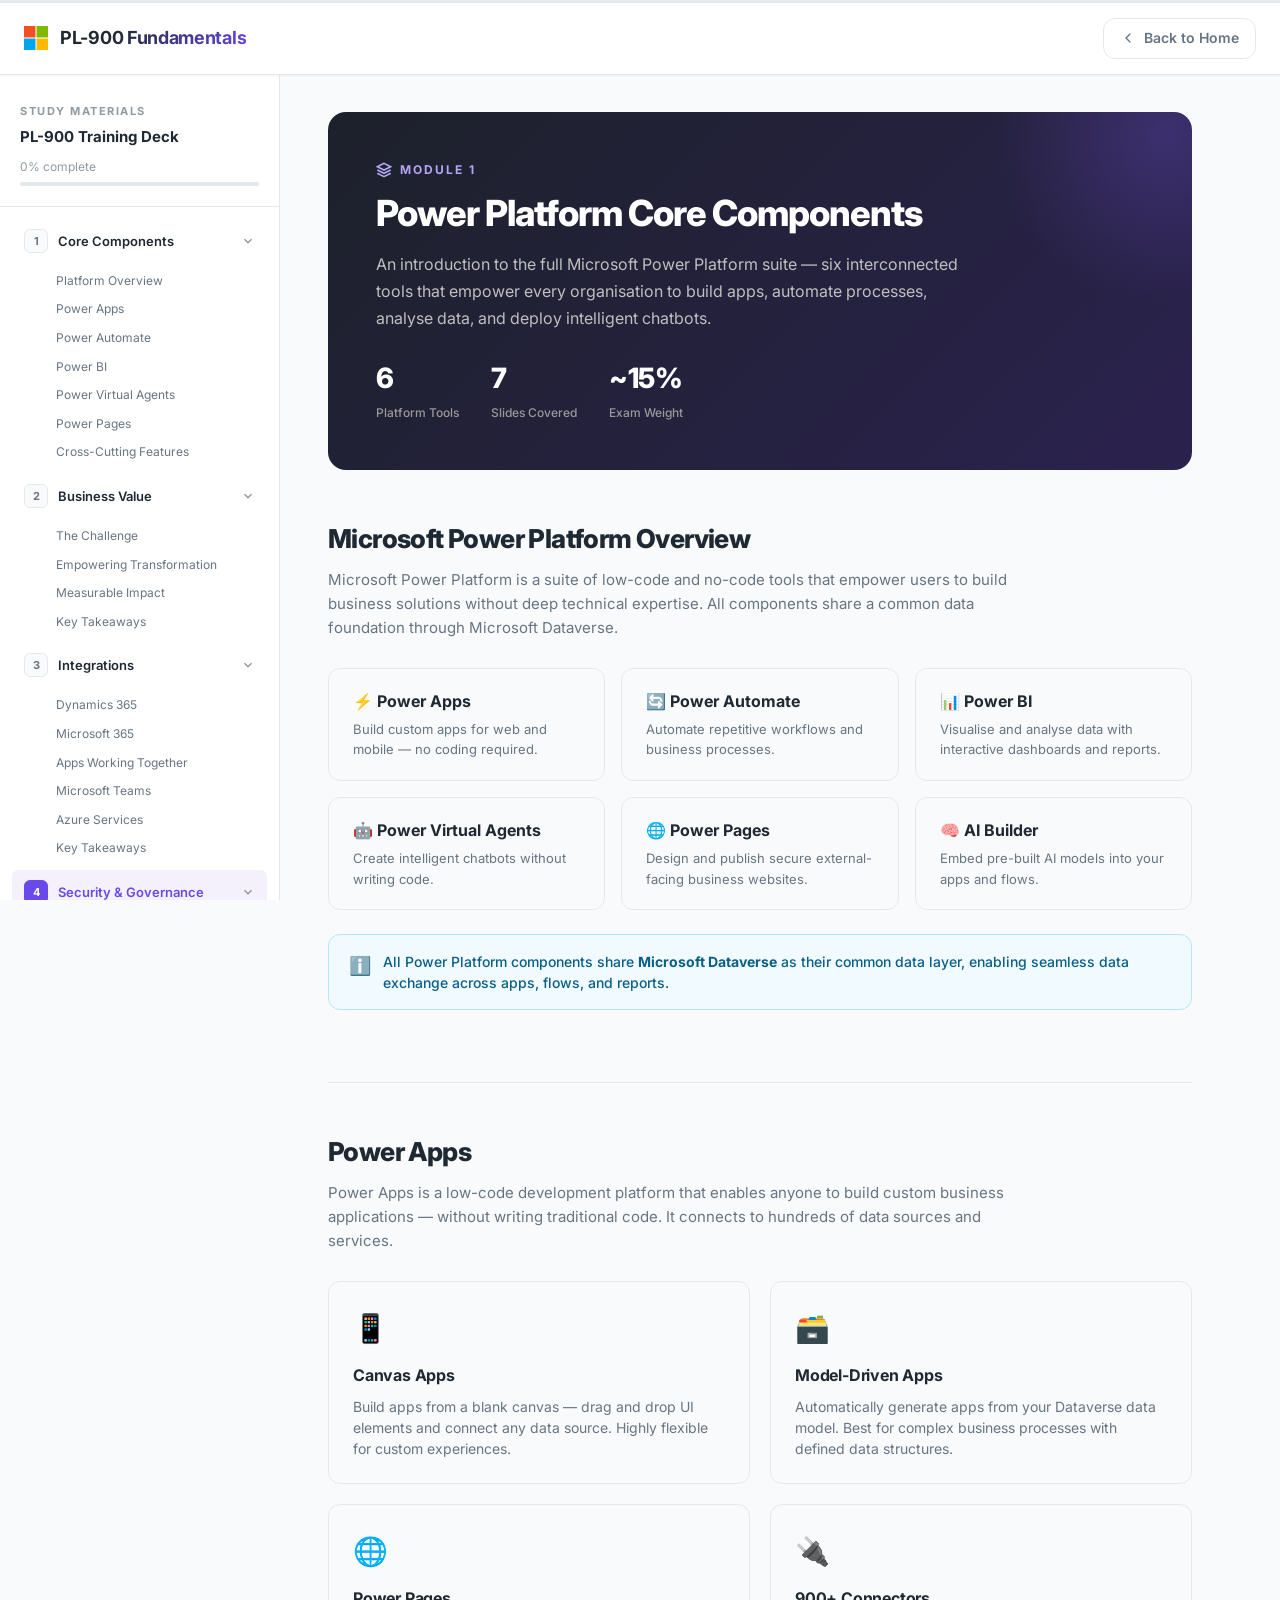
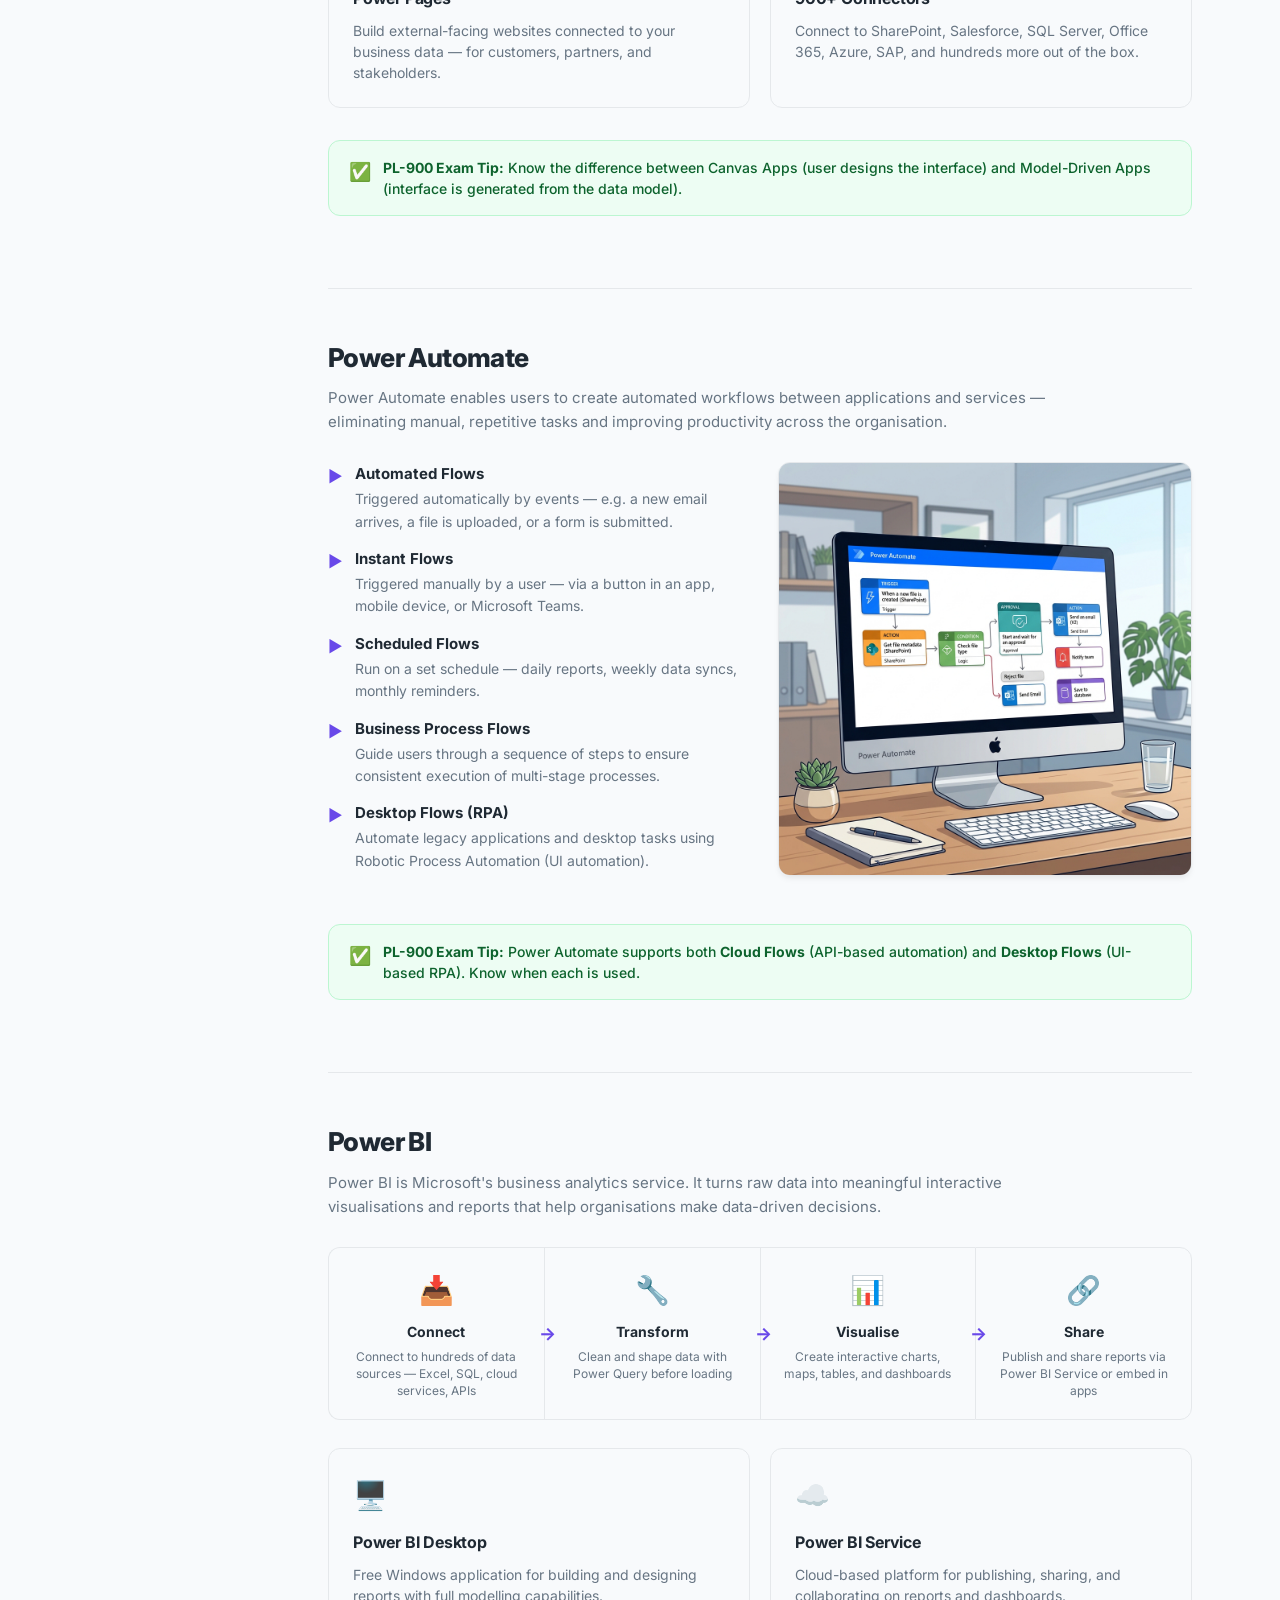
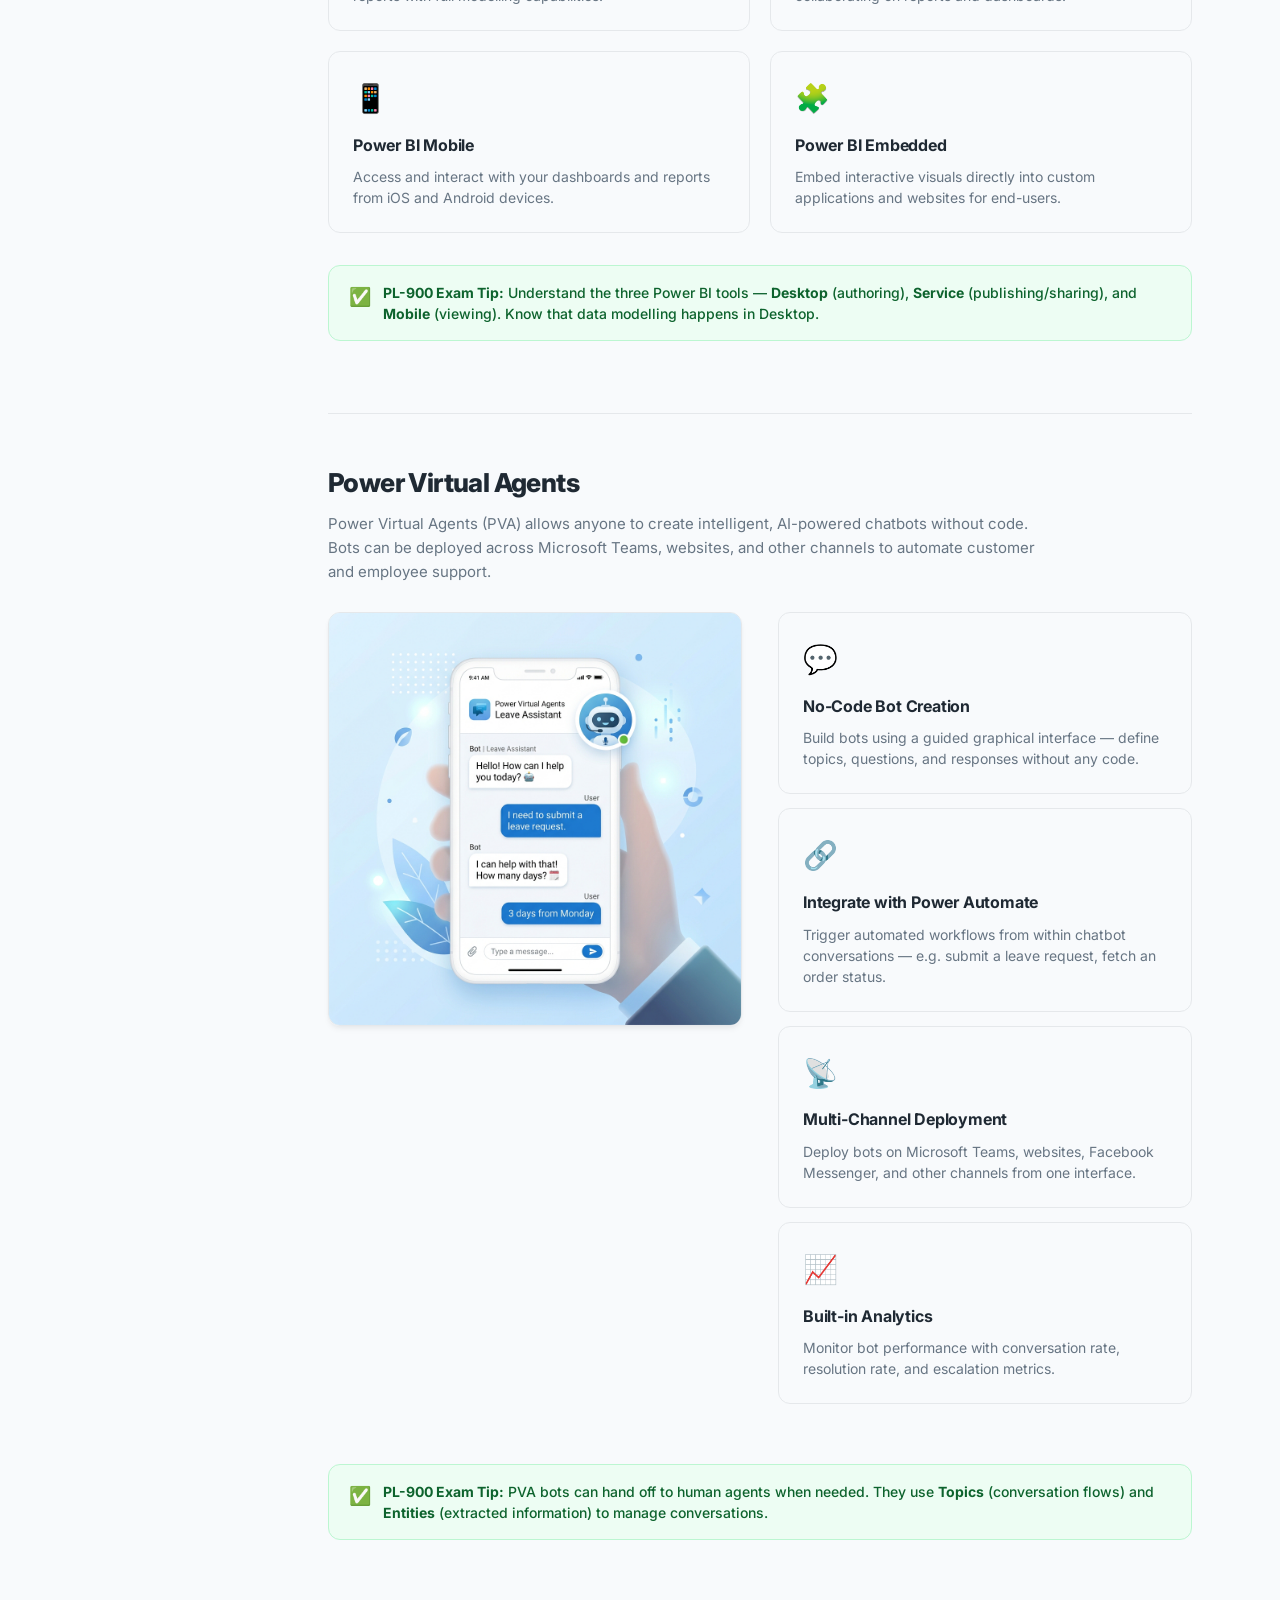
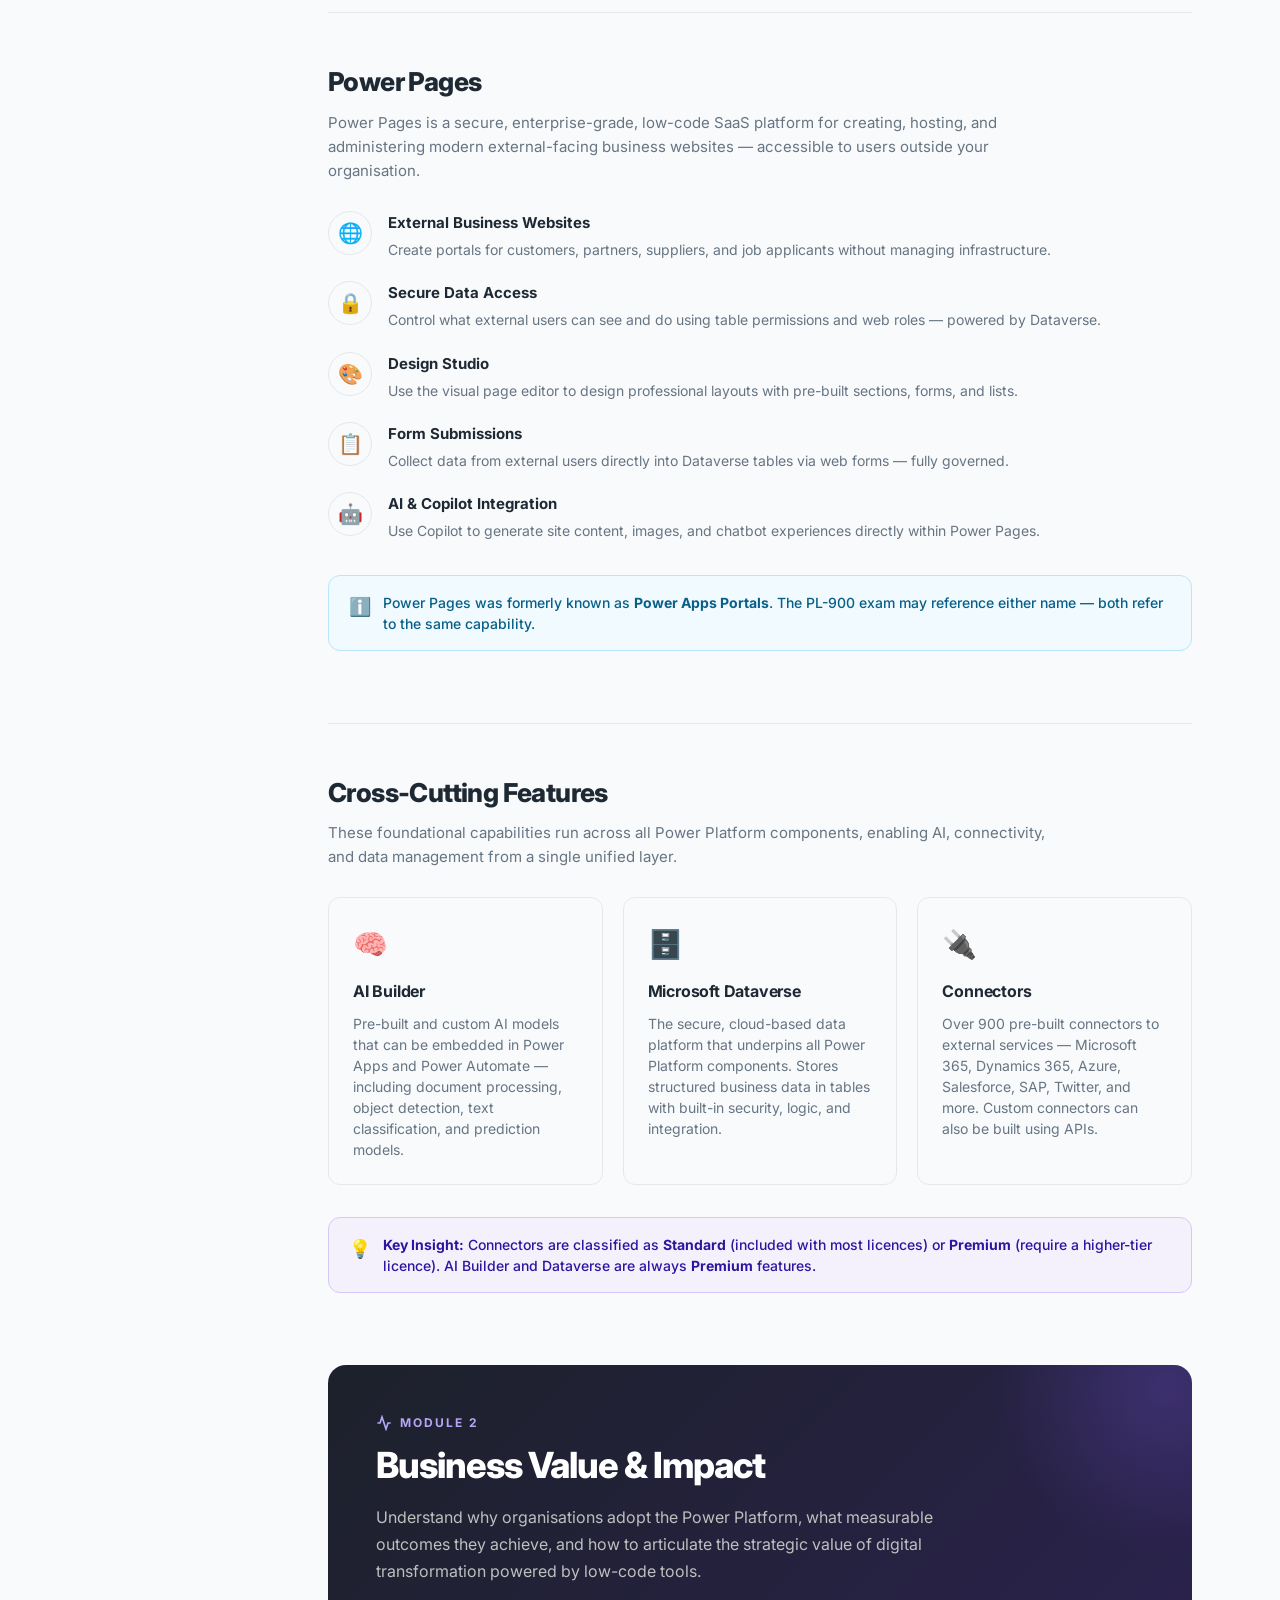
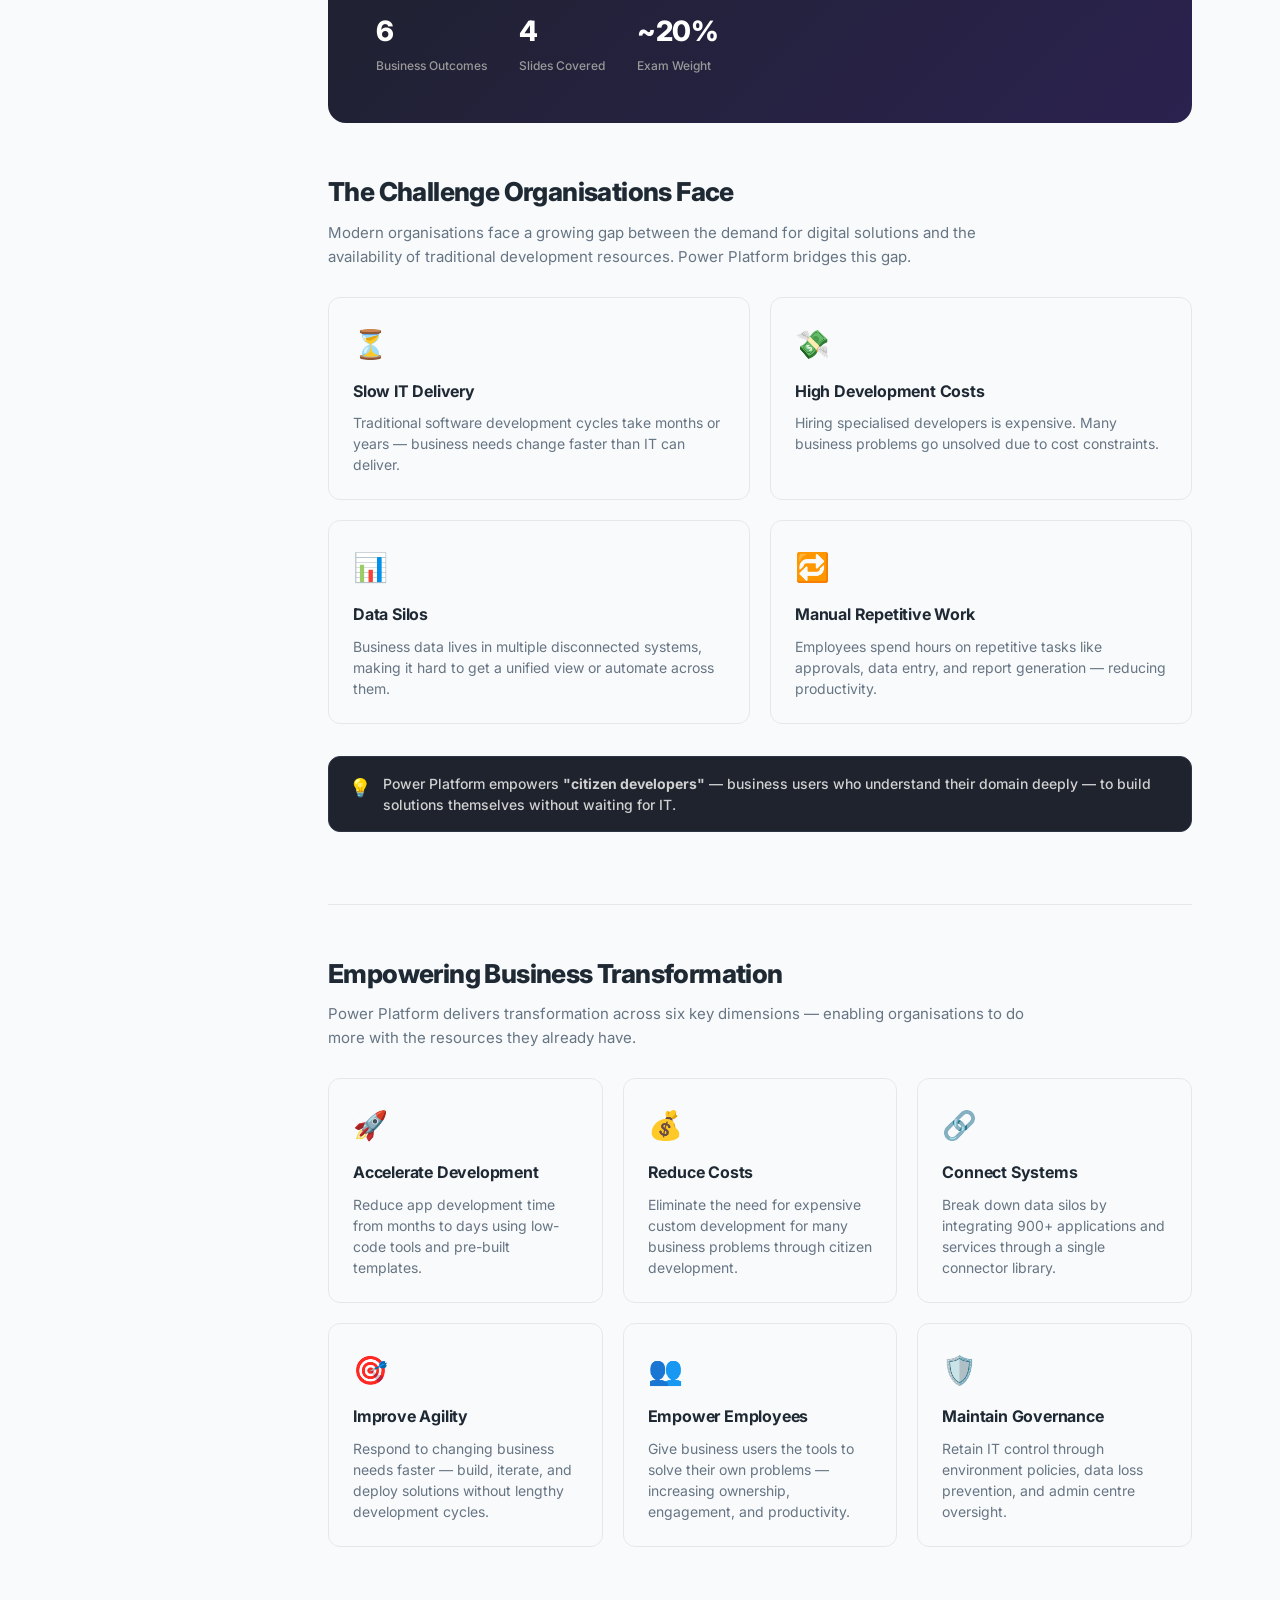
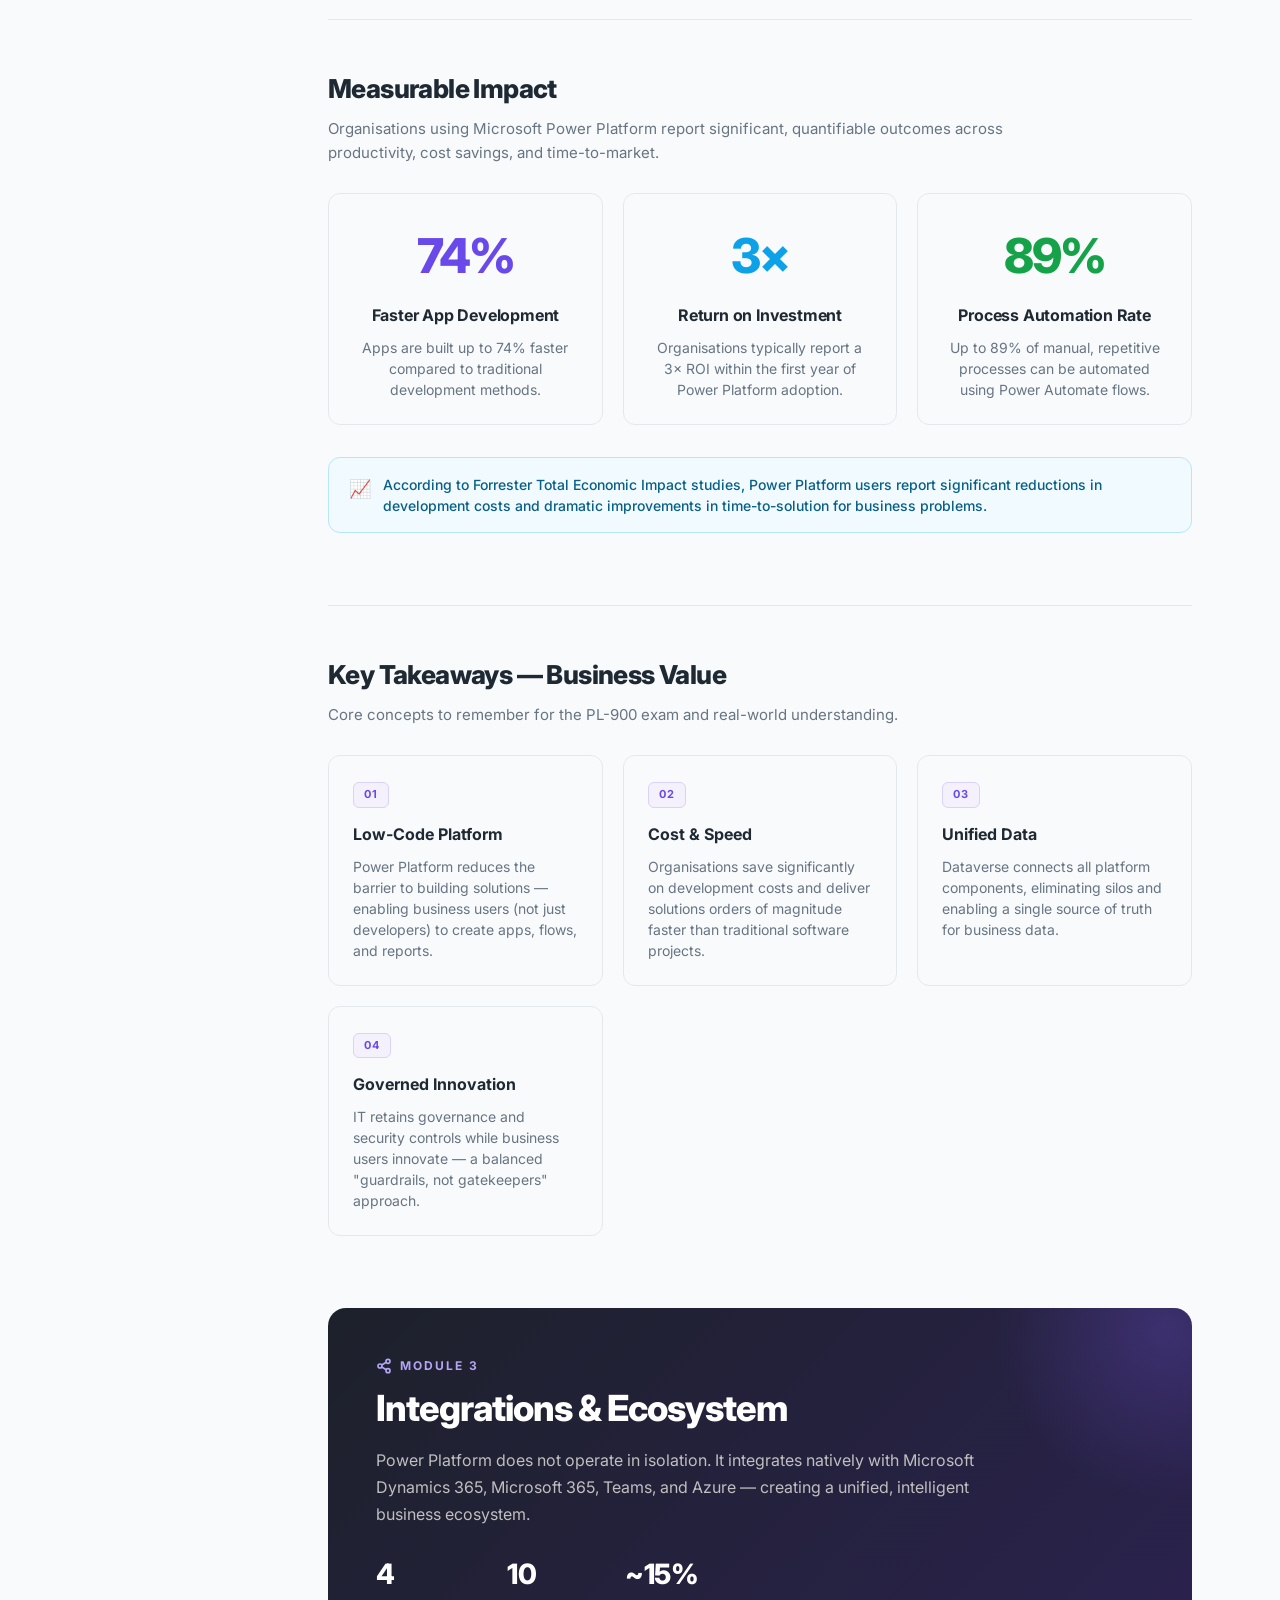
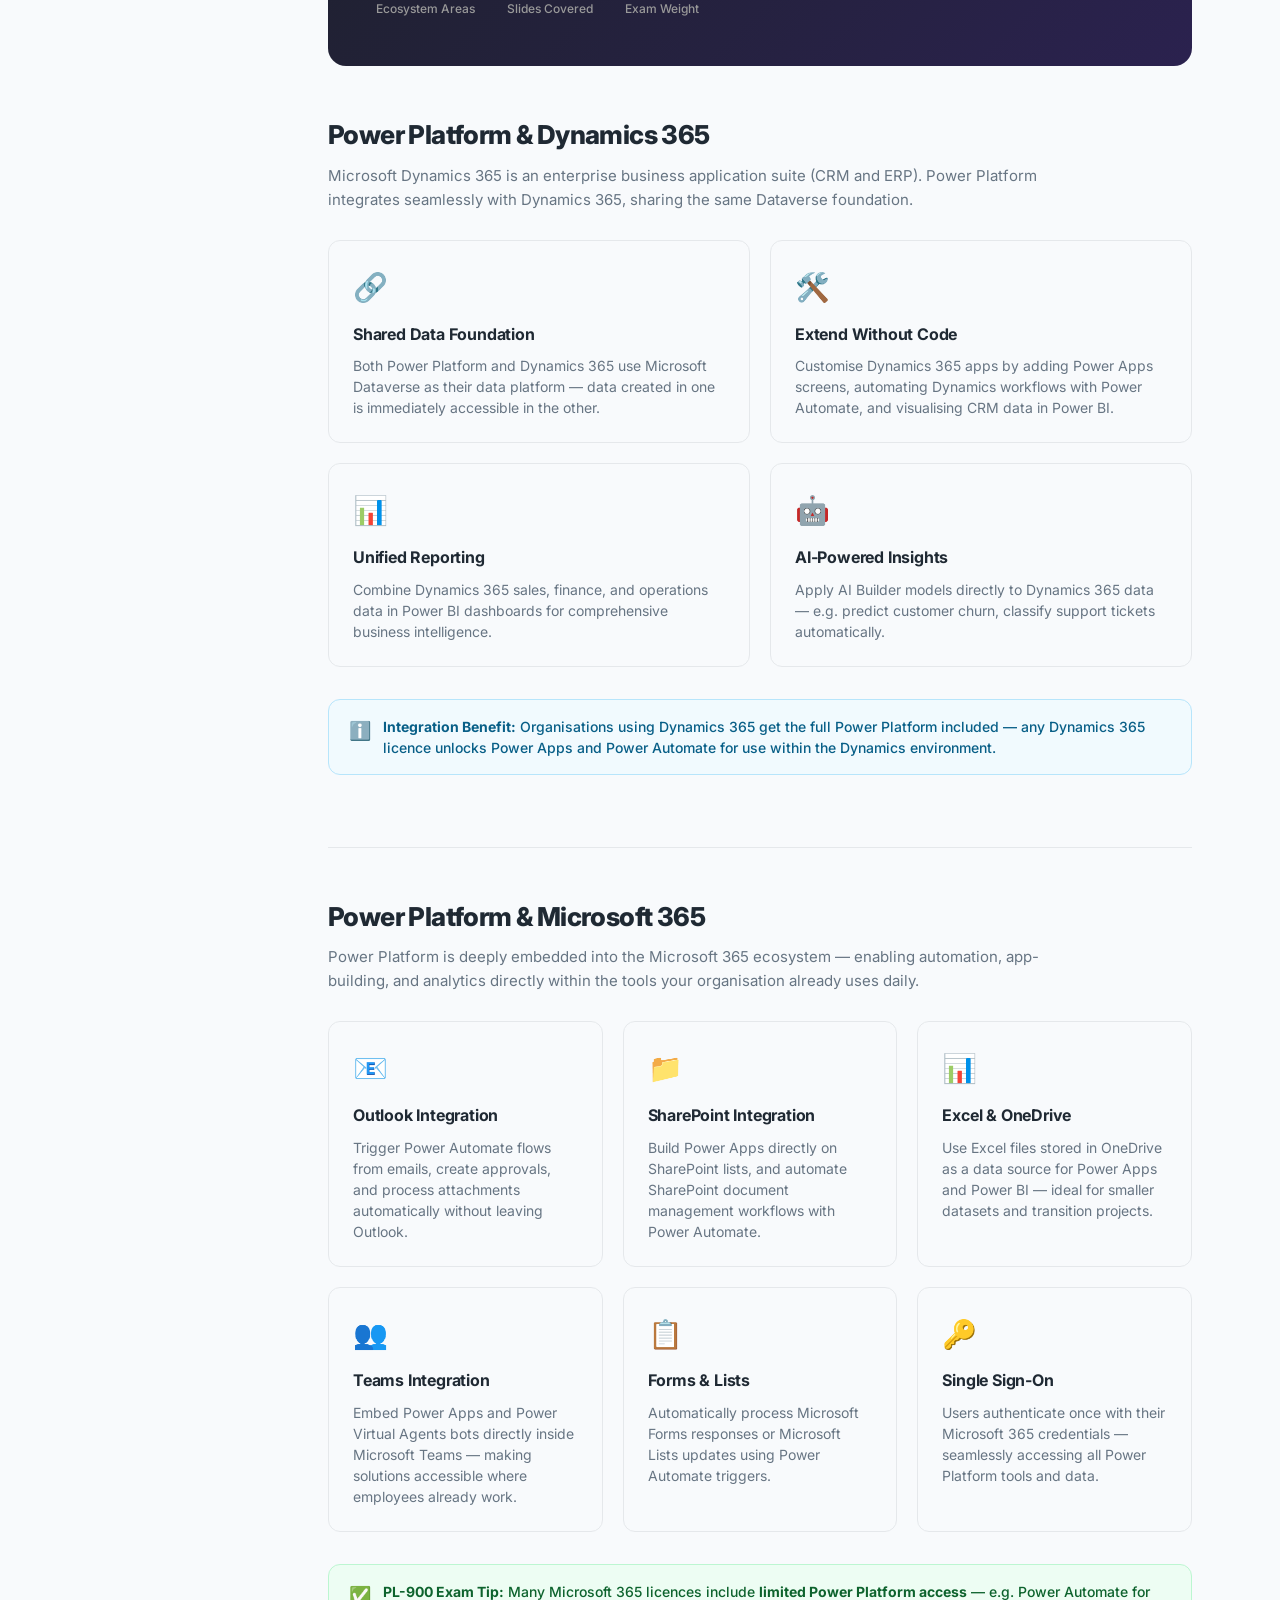
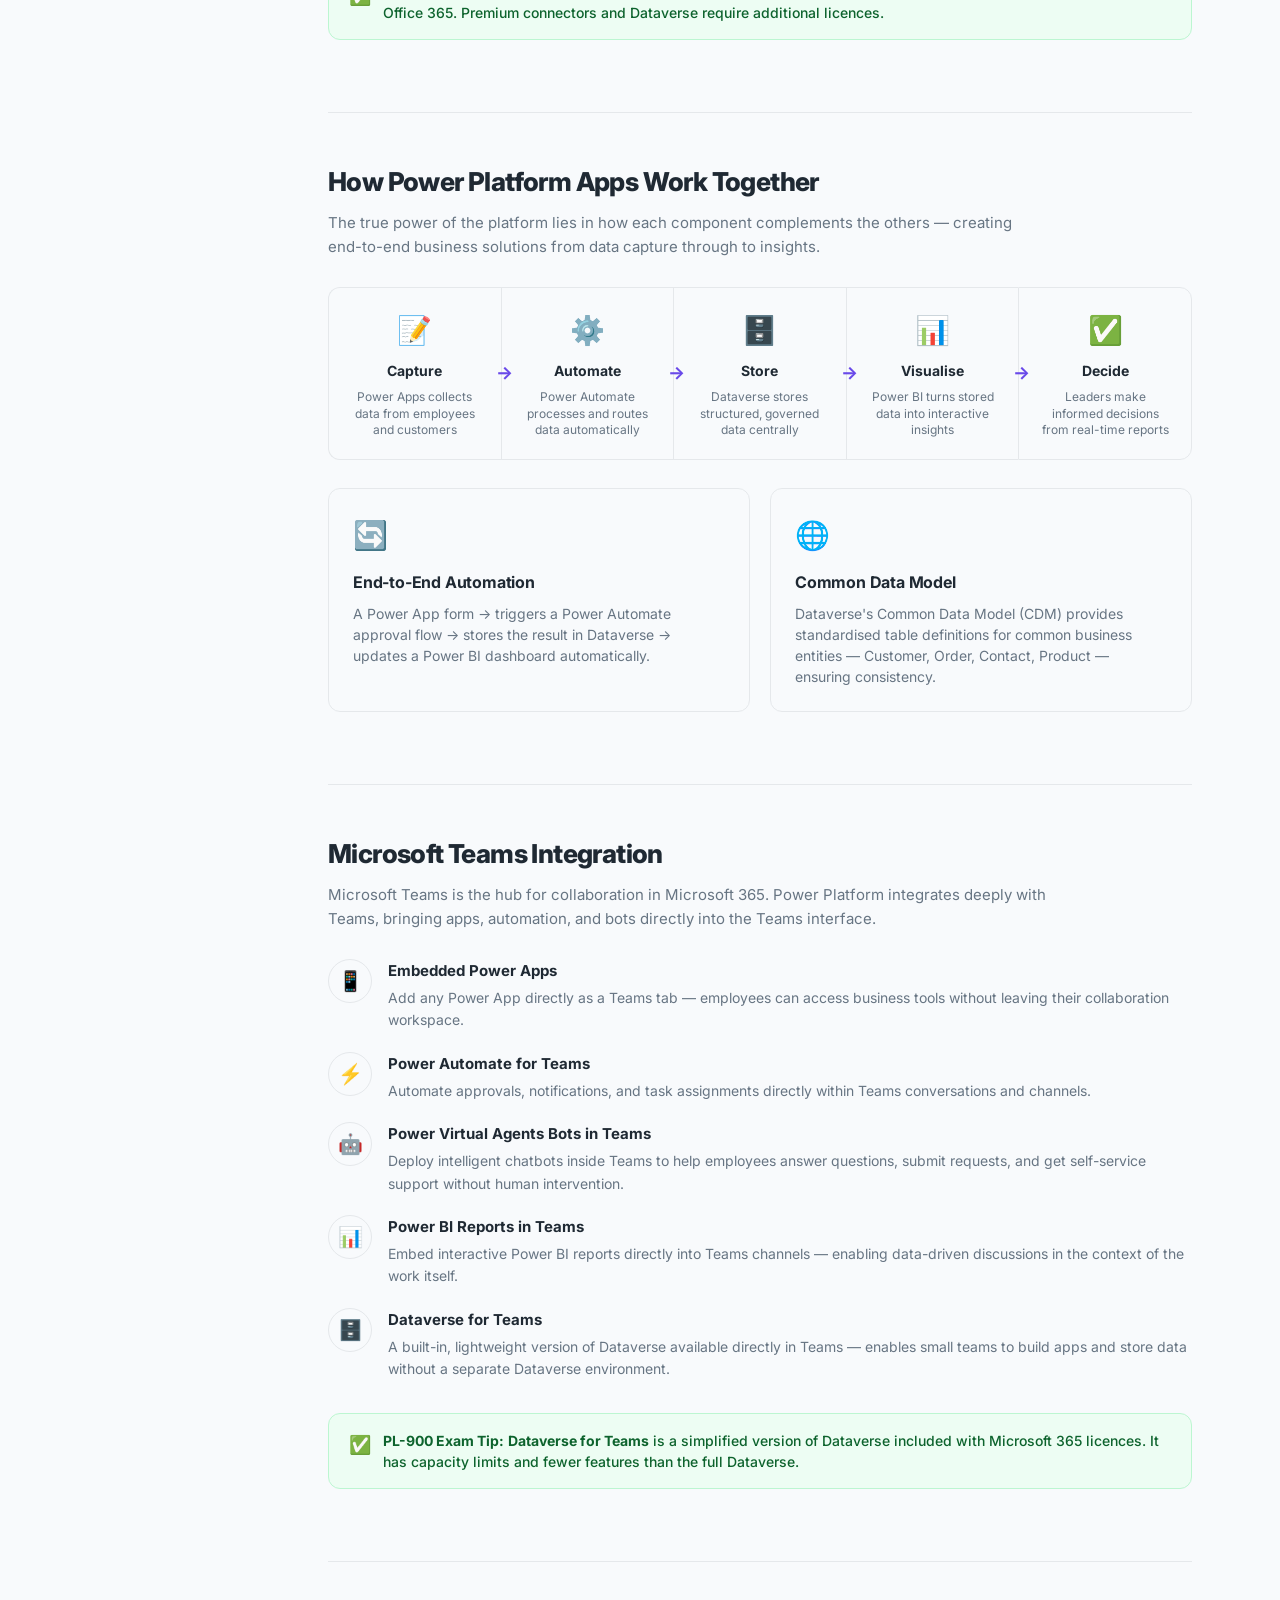
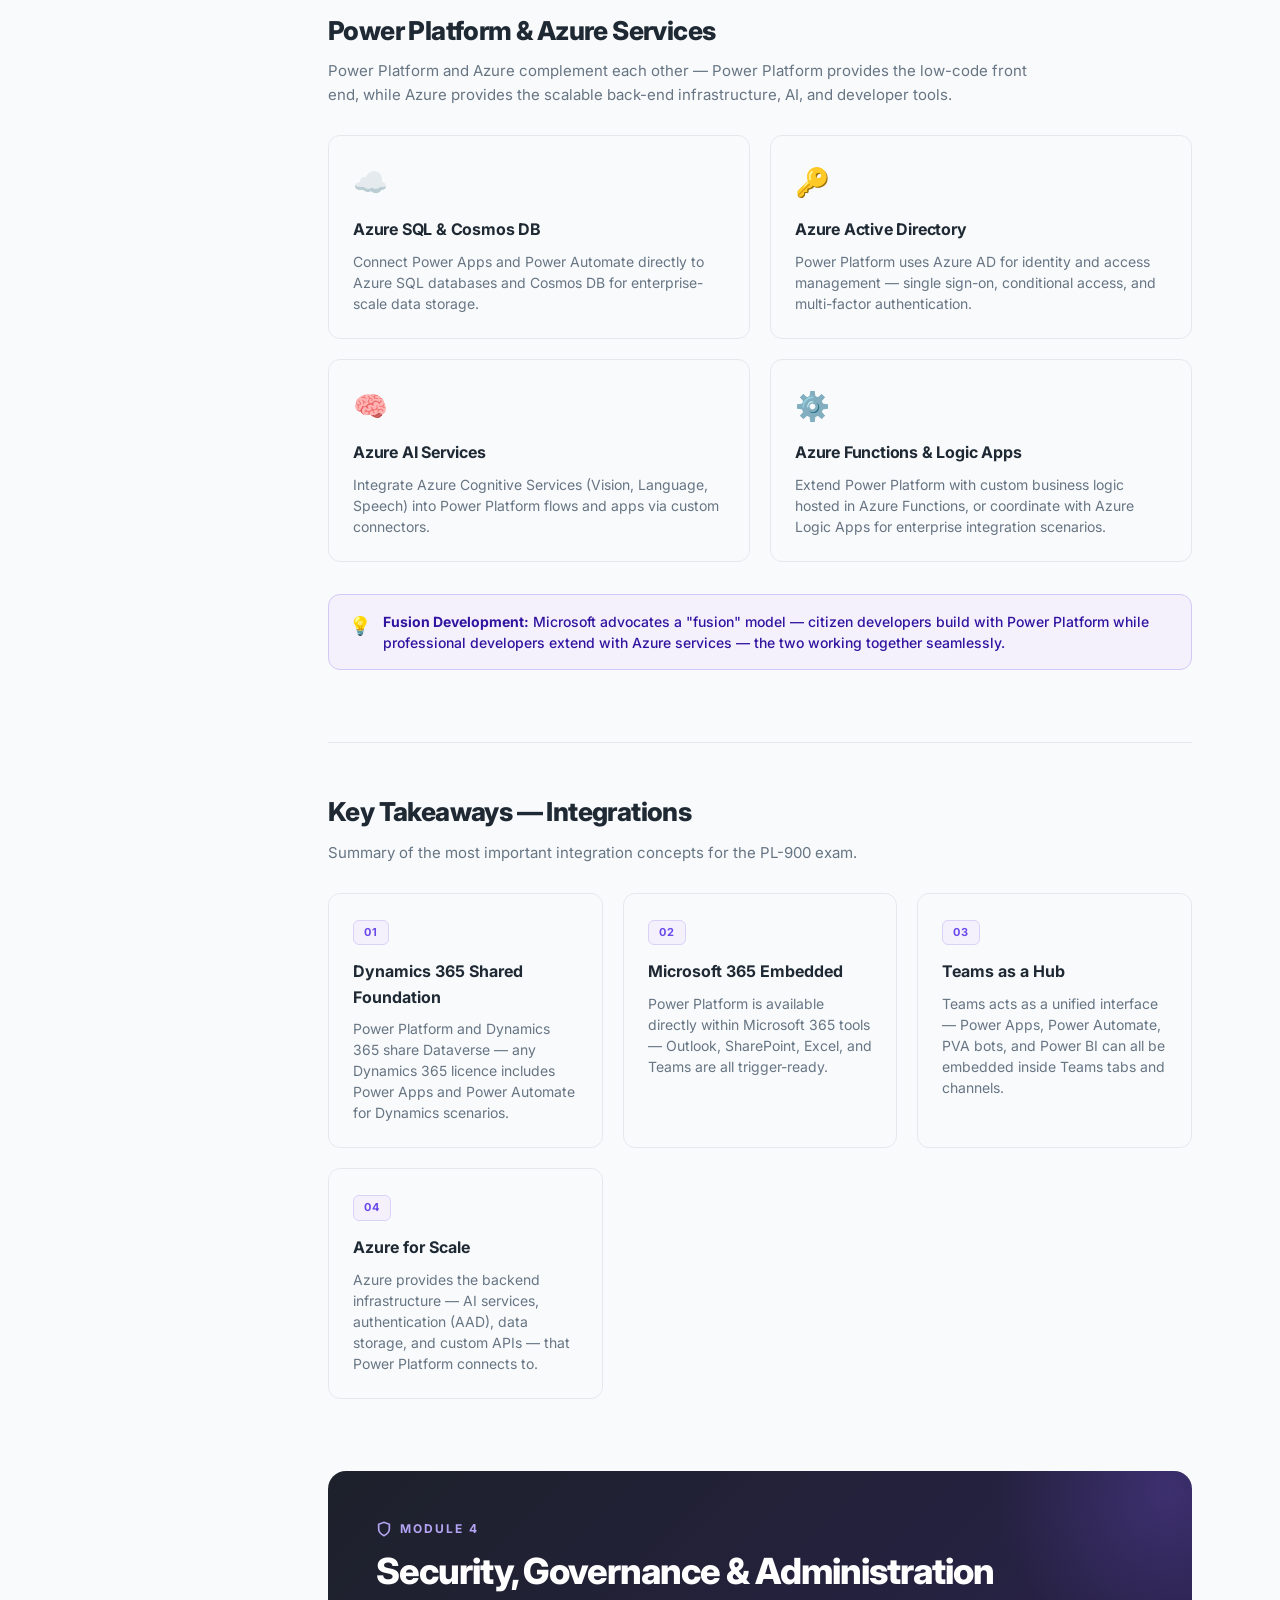
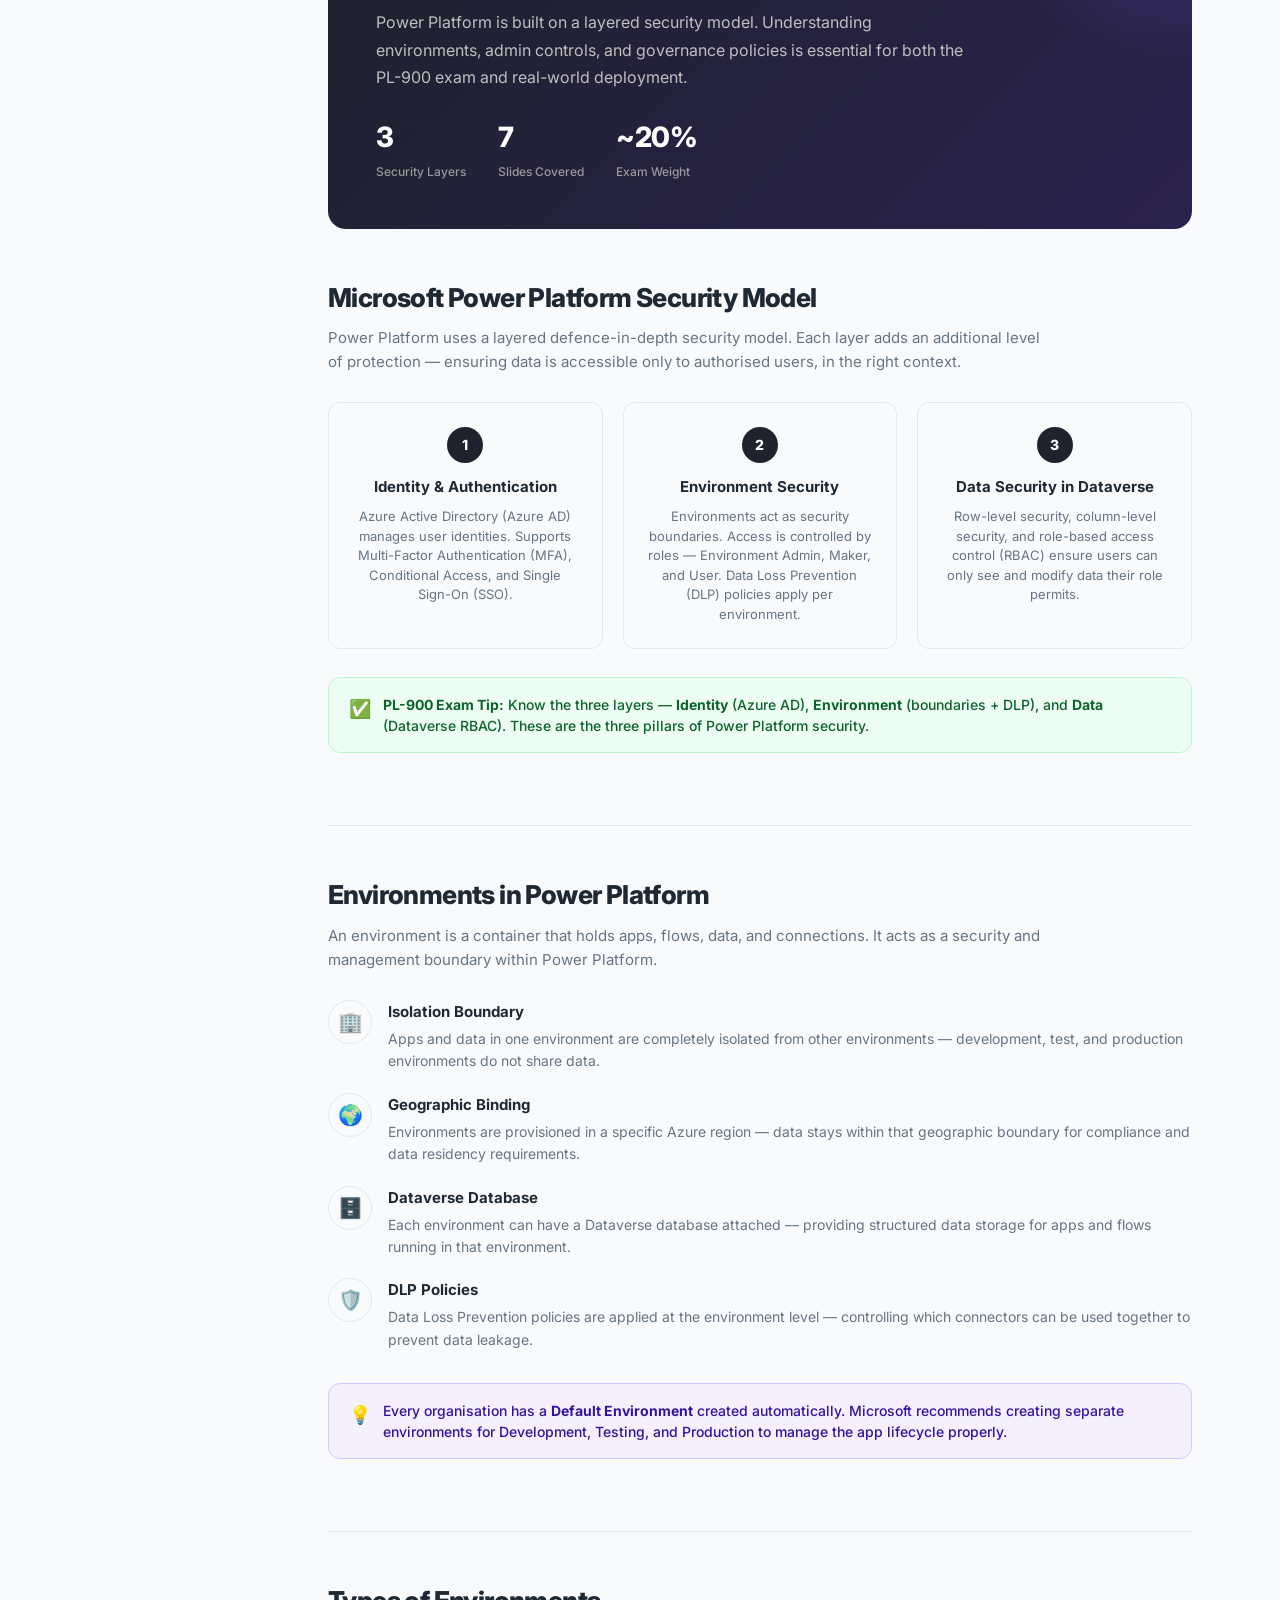
==== PL 900 Materials/index.html @ b08a654a "feat: add PL-900 Study Materials module (all 45 slides) - New: PL 900 Materials/index.html — full 5-" ====
<!DOCTYPE html>
<html lang="en">
<head>
  <meta charset="UTF-8">
  <meta name="viewport" content="width=device-width, initial-scale=1.0">
  <title>PL-900 Study Materials — Microsoft Power Platform</title>
  <meta name="description" content="Comprehensive PL-900 study materials covering Power Platform core components, business value, integrations, security, and Microsoft Dataverse.">
  <link rel="preconnect" href="https://fonts.googleapis.com">
  <link rel="preconnect" href="https://fonts.gstatic.com" crossorigin>
  <link href="https://fonts.googleapis.com/css2?family=Inter:wght@300;400;500;600;700;800&display=swap" rel="stylesheet">
  <link rel="stylesheet" href="styles.css">
</head>
<body>

  <!-- Reading Progress Bar -->
  <div id="progress-bar-container">
    <div id="progress-bar"></div>
  </div>

  <!-- ====================================================================
       HEADER
       ==================================================================== -->
  <header class="app-header">
    <a href="../index.html" class="header-logo" aria-label="Back to PL-900 Home">
      <svg width="24" height="24" viewBox="0 0 23 23" fill="none" xmlns="http://www.w3.org/2000/svg" aria-hidden="true">
        <path d="M0 0H11V11H0V0Z" fill="#F25022"/>
        <path d="M12 0H23V11H12V0Z" fill="#7FBA00"/>
        <path d="M0 12H11V23H0V12Z" fill="#00A4EF"/>
        <path d="M12 12H23V23H12V12Z" fill="#FFB900"/>
      </svg>
      <span class="logo-text">PL-900 Fundamentals</span>
    </a>
    <div class="header-right">
      <button class="mobile-menu-btn" id="mobile-menu-btn" aria-label="Open navigation menu">
        <svg width="20" height="20" viewBox="0 0 24 24" fill="none" stroke="currentColor" stroke-width="2.5" stroke-linecap="round" stroke-linejoin="round">
          <line x1="3" y1="6" x2="21" y2="6"/><line x1="3" y1="12" x2="21" y2="12"/><line x1="3" y1="18" x2="21" y2="18"/>
        </svg>
      </button>
      <a href="../index.html" class="back-btn">
        <svg width="16" height="16" viewBox="0 0 24 24" fill="none" stroke="currentColor" stroke-width="2" stroke-linecap="round" stroke-linejoin="round" aria-hidden="true">
          <polyline points="15 18 9 12 15 6"/>
        </svg>
        Back to Home
      </a>
    </div>
  </header>

  <!-- Sidebar Overlay (mobile) -->
  <div class="sidebar-overlay" id="sidebar-overlay"></div>

  <!-- ====================================================================
       LAYOUT WRAPPER
       ==================================================================== -->
  <div class="materials-layout">

    <!-- ==================================================================
         SIDEBAR NAVIGATION
         ================================================================== -->
    <nav class="sidebar" id="sidebar" aria-label="Study Materials Navigation">
      <div class="sidebar-header">
        <div class="sidebar-label">Study Materials</div>
        <div class="sidebar-title">PL-900 Training Deck</div>
        <div class="sidebar-progress-text" id="sidebar-progress-text">0% complete</div>
        <div class="sidebar-progress-bar">
          <div class="sidebar-progress-fill" id="sidebar-progress-fill"></div>
        </div>
      </div>

      <div class="sidebar-nav" role="list">

        <!-- Module 1 -->
        <div class="module-nav-group" role="listitem">
          <button class="module-nav-btn" data-module="1" aria-expanded="false">
            <span class="module-badge">1</span>
            <span class="module-nav-name">Core Components</span>
            <svg class="module-nav-chevron" width="14" height="14" viewBox="0 0 24 24" fill="none" stroke="currentColor" stroke-width="2.5" aria-hidden="true">
              <polyline points="9 18 15 12 9 6"/>
            </svg>
          </button>
          <div class="section-nav-list" id="section-list-1">
            <a href="#m1-overview" class="section-nav-link">Platform Overview</a>
            <a href="#m1-powerapps" class="section-nav-link">Power Apps</a>
            <a href="#m1-automate" class="section-nav-link">Power Automate</a>
            <a href="#m1-powerbi" class="section-nav-link">Power BI</a>
            <a href="#m1-pva" class="section-nav-link">Power Virtual Agents</a>
            <a href="#m1-powerpages" class="section-nav-link">Power Pages</a>
            <a href="#m1-crosscutting" class="section-nav-link">Cross-Cutting Features</a>
          </div>
        </div>

        <!-- Module 2 -->
        <div class="module-nav-group" role="listitem">
          <button class="module-nav-btn" data-module="2" aria-expanded="false">
            <span class="module-badge">2</span>
            <span class="module-nav-name">Business Value</span>
            <svg class="module-nav-chevron" width="14" height="14" viewBox="0 0 24 24" fill="none" stroke="currentColor" stroke-width="2.5" aria-hidden="true">
              <polyline points="9 18 15 12 9 6"/>
            </svg>
          </button>
          <div class="section-nav-list" id="section-list-2">
            <a href="#m2-challenge" class="section-nav-link">The Challenge</a>
            <a href="#m2-transformation" class="section-nav-link">Empowering Transformation</a>
            <a href="#m2-impact" class="section-nav-link">Measurable Impact</a>
            <a href="#m2-takeaways" class="section-nav-link">Key Takeaways</a>
          </div>
        </div>

        <!-- Module 3 -->
        <div class="module-nav-group" role="listitem">
          <button class="module-nav-btn" data-module="3" aria-expanded="false">
            <span class="module-badge">3</span>
            <span class="module-nav-name">Integrations</span>
            <svg class="module-nav-chevron" width="14" height="14" viewBox="0 0 24 24" fill="none" stroke="currentColor" stroke-width="2.5" aria-hidden="true">
              <polyline points="9 18 15 12 9 6"/>
            </svg>
          </button>
          <div class="section-nav-list" id="section-list-3">
            <a href="#m3-dynamics" class="section-nav-link">Dynamics 365</a>
            <a href="#m3-m365" class="section-nav-link">Microsoft 365</a>
            <a href="#m3-howtogether" class="section-nav-link">Apps Working Together</a>
            <a href="#m3-teams" class="section-nav-link">Microsoft Teams</a>
            <a href="#m3-azure" class="section-nav-link">Azure Services</a>
            <a href="#m3-takeaways" class="section-nav-link">Key Takeaways</a>
          </div>
        </div>

        <!-- Module 4 -->
        <div class="module-nav-group" role="listitem">
          <button class="module-nav-btn" data-module="4" aria-expanded="false">
            <span class="module-badge">4</span>
            <span class="module-nav-name">Security & Governance</span>
            <svg class="module-nav-chevron" width="14" height="14" viewBox="0 0 24 24" fill="none" stroke="currentColor" stroke-width="2.5" aria-hidden="true">
              <polyline points="9 18 15 12 9 6"/>
            </svg>
          </button>
          <div class="section-nav-list" id="section-list-4">
            <a href="#m4-security-model" class="section-nav-link">Security Model</a>
            <a href="#m4-environments" class="section-nav-link">Environments</a>
            <a href="#m4-env-types" class="section-nav-link">Types of Environments</a>
            <a href="#m4-admin-center" class="section-nav-link">Microsoft 365 Admin Center</a>
            <a href="#m4-summary" class="section-nav-link">Module Summary</a>
          </div>
        </div>

        <!-- Module 5 -->
        <div class="module-nav-group" role="listitem">
          <button class="module-nav-btn" data-module="5" aria-expanded="false">
            <span class="module-badge">5</span>
            <span class="module-nav-name">Dataverse</span>
            <svg class="module-nav-chevron" width="14" height="14" viewBox="0 0 24 24" fill="none" stroke="currentColor" stroke-width="2.5" aria-hidden="true">
              <polyline points="9 18 15 12 9 6"/>
            </svg>
          </button>
          <div class="section-nav-list" id="section-list-5">
            <a href="#m5-overview" class="section-nav-link">Dataverse Overview</a>
            <a href="#m5-integrations" class="section-nav-link">Integrations & Use Cases</a>
            <a href="#m5-storage" class="section-nav-link">Data, Storage & Integration</a>
            <a href="#m5-database" class="section-nav-link">Database Structure</a>
            <a href="#m5-comparison" class="section-nav-link">vs Traditional Databases</a>
            <a href="#m5-tables" class="section-nav-link">Types of Tables</a>
            <a href="#m5-columns" class="section-nav-link">Columns</a>
            <a href="#m5-relationships" class="section-nav-link">Relationships</a>
            <a href="#m5-environments" class="section-nav-link">Environments</a>
            <a href="#m5-dataflows" class="section-nav-link">Dataflows</a>
          </div>
        </div>

      </div>
    </nav>

    <!-- ==================================================================
         MAIN CONTENT
         ================================================================== -->
    <main class="content-main">

      <!-- ================================================================
           MODULE 1 — POWER PLATFORM CORE COMPONENTS (Slides 1–7)
           ================================================================ -->
      <div data-module-group="1">

        <!-- Module 1 Hero -->
        <div class="module-hero">
          <div class="module-number">
            <svg width="16" height="16" viewBox="0 0 24 24" fill="none" stroke="currentColor" stroke-width="2.5" aria-hidden="true">
              <path d="M12 2L2 7l10 5 10-5-10-5z"/><path d="M2 17l10 5 10-5"/><path d="M2 12l10 5 10-5"/>
            </svg>
            Module 1
          </div>
          <h1>Power Platform Core Components</h1>
          <p class="hero-desc">An introduction to the full Microsoft Power Platform suite — six interconnected tools that empower every organisation to build apps, automate processes, analyse data, and deploy intelligent chatbots.</p>
          <div class="module-hero-stats">
            <div class="hero-stat">
              <div class="hero-stat-num">6</div>
              <div class="hero-stat-label">Platform Tools</div>
            </div>
            <div class="hero-stat">
              <div class="hero-stat-num">7</div>
              <div class="hero-stat-label">Slides Covered</div>
            </div>
            <div class="hero-stat">
              <div class="hero-stat-num">~15%</div>
              <div class="hero-stat-label">Exam Weight</div>
            </div>
          </div>
        </div>

        <!-- ── Slide 1: Platform Overview ── -->
        <section id="m1-overview" class="module-section">
          <h2 class="section-title">Microsoft Power Platform Overview</h2>
          <p class="section-subtitle">Microsoft Power Platform is a suite of low-code and no-code tools that empower users to build business solutions without deep technical expertise. All components share a common data foundation through Microsoft Dataverse.</p>

          <div class="platform-grid cols-3">
            <div class="platform-card">
              <h3>⚡ Power Apps</h3>
              <p>Build custom apps for web and mobile — no coding required.</p>
            </div>
            <div class="platform-card">
              <h3>🔄 Power Automate</h3>
              <p>Automate repetitive workflows and business processes.</p>
            </div>
            <div class="platform-card">
              <h3>📊 Power BI</h3>
              <p>Visualise and analyse data with interactive dashboards and reports.</p>
            </div>
            <div class="platform-card">
              <h3>🤖 Power Virtual Agents</h3>
              <p>Create intelligent chatbots without writing code.</p>
            </div>
            <div class="platform-card">
              <h3>🌐 Power Pages</h3>
              <p>Design and publish secure external-facing business websites.</p>
            </div>
            <div class="platform-card">
              <h3>🧠 AI Builder</h3>
              <p>Embed pre-built AI models into your apps and flows.</p>
            </div>
          </div>

          <div class="callout info">
            <span class="callout-icon">ℹ️</span>
            <span>All Power Platform components share <strong>Microsoft Dataverse</strong> as their common data layer, enabling seamless data exchange across apps, flows, and reports.</span>
          </div>
        </section>

        <hr class="section-divider">

        <!-- ── Slide 2: Power Apps ── -->
        <section id="m1-powerapps" class="module-section">
          <h2 class="section-title">Power Apps</h2>
          <p class="section-subtitle">Power Apps is a low-code development platform that enables anyone to build custom business applications — without writing traditional code. It connects to hundreds of data sources and services.</p>

          <div class="feature-grid cols-2">
            <div class="feature-card">
              <span class="feature-card-icon">📱</span>
              <h3>Canvas Apps</h3>
              <p>Build apps from a blank canvas — drag and drop UI elements and connect any data source. Highly flexible for custom experiences.</p>
            </div>
            <div class="feature-card">
              <span class="feature-card-icon">🗃️</span>
              <h3>Model-Driven Apps</h3>
              <p>Automatically generate apps from your Dataverse data model. Best for complex business processes with defined data structures.</p>
            </div>
            <div class="feature-card">
              <span class="feature-card-icon">🌐</span>
              <h3>Power Pages</h3>
              <p>Build external-facing websites connected to your business data — for customers, partners, and stakeholders.</p>
            </div>
            <div class="feature-card">
              <span class="feature-card-icon">🔌</span>
              <h3>900+ Connectors</h3>
              <p>Connect to SharePoint, Salesforce, SQL Server, Office 365, Azure, SAP, and hundreds more out of the box.</p>
            </div>
          </div>

          <div class="callout success">
            <span class="callout-icon">✅</span>
            <span><strong>PL-900 Exam Tip:</strong> Know the difference between Canvas Apps (user designs the interface) and Model-Driven Apps (interface is generated from the data model).</span>
          </div>
        </section>

        <hr class="section-divider">

        <!-- ── Slide 3: Power Automate ── -->
        <section id="m1-automate" class="module-section">
          <h2 class="section-title">Power Automate</h2>
          <p class="section-subtitle">Power Automate enables users to create automated workflows between applications and services — eliminating manual, repetitive tasks and improving productivity across the organisation.</p>

          <div class="split-layout">
            <div>
              <div class="arrow-list">
                <div class="arrow-list-item">
                  <span class="arrow-icon">▶</span>
                  <div>
                    <h4>Automated Flows</h4>
                    <p>Triggered automatically by events — e.g. a new email arrives, a file is uploaded, or a form is submitted.</p>
                  </div>
                </div>
                <div class="arrow-list-item">
                  <span class="arrow-icon">▶</span>
                  <div>
                    <h4>Instant Flows</h4>
                    <p>Triggered manually by a user — via a button in an app, mobile device, or Microsoft Teams.</p>
                  </div>
                </div>
                <div class="arrow-list-item">
                  <span class="arrow-icon">▶</span>
                  <div>
                    <h4>Scheduled Flows</h4>
                    <p>Run on a set schedule — daily reports, weekly data syncs, monthly reminders.</p>
                  </div>
                </div>
                <div class="arrow-list-item">
                  <span class="arrow-icon">▶</span>
                  <div>
                    <h4>Business Process Flows</h4>
                    <p>Guide users through a sequence of steps to ensure consistent execution of multi-stage processes.</p>
                  </div>
                </div>
                <div class="arrow-list-item">
                  <span class="arrow-icon">▶</span>
                  <div>
                    <h4>Desktop Flows (RPA)</h4>
                    <p>Automate legacy applications and desktop tasks using Robotic Process Automation (UI automation).</p>
                  </div>
                </div>
              </div>
            </div>
            <div class="split-image">
              <img src="power_automate_workflow.png" alt="Power Automate workflow diagram on a monitor" class="content-image" style="margin:0; max-width:100%;">
            </div>
          </div>

          <div class="callout success">
            <span class="callout-icon">✅</span>
            <span><strong>PL-900 Exam Tip:</strong> Power Automate supports both <strong>Cloud Flows</strong> (API-based automation) and <strong>Desktop Flows</strong> (UI-based RPA). Know when each is used.</span>
          </div>
        </section>

        <hr class="section-divider">

        <!-- ── Slide 4: Power BI ── -->
        <section id="m1-powerbi" class="module-section">
          <h2 class="section-title">Power BI</h2>
          <p class="section-subtitle">Power BI is Microsoft's business analytics service. It turns raw data into meaningful interactive visualisations and reports that help organisations make data-driven decisions.</p>

          <div class="flow-steps">
            <div class="flow-step">
              <span class="flow-step-icon">📥</span>
              <h4>Connect</h4>
              <p>Connect to hundreds of data sources — Excel, SQL, cloud services, APIs</p>
            </div>
            <div class="flow-step">
              <span class="flow-step-icon">🔧</span>
              <h4>Transform</h4>
              <p>Clean and shape data with Power Query before loading</p>
            </div>
            <div class="flow-step">
              <span class="flow-step-icon">📊</span>
              <h4>Visualise</h4>
              <p>Create interactive charts, maps, tables, and dashboards</p>
            </div>
            <div class="flow-step">
              <span class="flow-step-icon">🔗</span>
              <h4>Share</h4>
              <p>Publish and share reports via Power BI Service or embed in apps</p>
            </div>
          </div>

          <div class="feature-grid cols-2">
            <div class="feature-card">
              <span class="feature-card-icon">🖥️</span>
              <h3>Power BI Desktop</h3>
              <p>Free Windows application for building and designing reports with full modelling capabilities.</p>
            </div>
            <div class="feature-card">
              <span class="feature-card-icon">☁️</span>
              <h3>Power BI Service</h3>
              <p>Cloud-based platform for publishing, sharing, and collaborating on reports and dashboards.</p>
            </div>
            <div class="feature-card">
              <span class="feature-card-icon">📱</span>
              <h3>Power BI Mobile</h3>
              <p>Access and interact with your dashboards and reports from iOS and Android devices.</p>
            </div>
            <div class="feature-card">
              <span class="feature-card-icon">🧩</span>
              <h3>Power BI Embedded</h3>
              <p>Embed interactive visuals directly into custom applications and websites for end-users.</p>
            </div>
          </div>

          <div class="callout success">
            <span class="callout-icon">✅</span>
            <span><strong>PL-900 Exam Tip:</strong> Understand the three Power BI tools — <strong>Desktop</strong> (authoring), <strong>Service</strong> (publishing/sharing), and <strong>Mobile</strong> (viewing). Know that data modelling happens in Desktop.</span>
          </div>
        </section>

        <hr class="section-divider">

        <!-- ── Slide 5: Power Virtual Agents ── -->
        <section id="m1-pva" class="module-section">
          <h2 class="section-title">Power Virtual Agents</h2>
          <p class="section-subtitle">Power Virtual Agents (PVA) allows anyone to create intelligent, AI-powered chatbots without code. Bots can be deployed across Microsoft Teams, websites, and other channels to automate customer and employee support.</p>

          <div class="split-layout img-left">
            <div class="split-image">
              <img src="power_virtual_agents_chat.png" alt="Power Virtual Agents chatbot conversation on smartphone" style="width:100%; border-radius:12px; border:1px solid var(--neutral-border); box-shadow: var(--shadow-md);">
            </div>
            <div>
              <div class="feature-grid" style="grid-template-columns:1fr; gap:14px;">
                <div class="feature-card">
                  <span class="feature-card-icon">💬</span>
                  <h3>No-Code Bot Creation</h3>
                  <p>Build bots using a guided graphical interface — define topics, questions, and responses without any code.</p>
                </div>
                <div class="feature-card">
                  <span class="feature-card-icon">🔗</span>
                  <h3>Integrate with Power Automate</h3>
                  <p>Trigger automated workflows from within chatbot conversations — e.g. submit a leave request, fetch an order status.</p>
                </div>
                <div class="feature-card">
                  <span class="feature-card-icon">📡</span>
                  <h3>Multi-Channel Deployment</h3>
                  <p>Deploy bots on Microsoft Teams, websites, Facebook Messenger, and other channels from one interface.</p>
                </div>
                <div class="feature-card">
                  <span class="feature-card-icon">📈</span>
                  <h3>Built-in Analytics</h3>
                  <p>Monitor bot performance with conversation rate, resolution rate, and escalation metrics.</p>
                </div>
              </div>
            </div>
          </div>

          <div class="callout success">
            <span class="callout-icon">✅</span>
            <span><strong>PL-900 Exam Tip:</strong> PVA bots can hand off to human agents when needed. They use <strong>Topics</strong> (conversation flows) and <strong>Entities</strong> (extracted information) to manage conversations.</span>
          </div>
        </section>

        <hr class="section-divider">

        <!-- ── Slide 6: Power Pages ── -->
        <section id="m1-powerpages" class="module-section">
          <h2 class="section-title">Power Pages</h2>
          <p class="section-subtitle">Power Pages is a secure, enterprise-grade, low-code SaaS platform for creating, hosting, and administering modern external-facing business websites — accessible to users outside your organisation.</p>

          <div class="icon-list">
            <div class="icon-list-item">
              <div class="icon-circle">🌐</div>
              <div>
                <h4>External Business Websites</h4>
                <p>Create portals for customers, partners, suppliers, and job applicants without managing infrastructure.</p>
              </div>
            </div>
            <div class="icon-list-item">
              <div class="icon-circle">🔒</div>
              <div>
                <h4>Secure Data Access</h4>
                <p>Control what external users can see and do using table permissions and web roles — powered by Dataverse.</p>
              </div>
            </div>
            <div class="icon-list-item">
              <div class="icon-circle">🎨</div>
              <div>
                <h4>Design Studio</h4>
                <p>Use the visual page editor to design professional layouts with pre-built sections, forms, and lists.</p>
              </div>
            </div>
            <div class="icon-list-item">
              <div class="icon-circle">📋</div>
              <div>
                <h4>Form Submissions</h4>
                <p>Collect data from external users directly into Dataverse tables via web forms — fully governed.</p>
              </div>
            </div>
            <div class="icon-list-item">
              <div class="icon-circle">🤖</div>
              <div>
                <h4>AI & Copilot Integration</h4>
                <p>Use Copilot to generate site content, images, and chatbot experiences directly within Power Pages.</p>
              </div>
            </div>
          </div>

          <div class="callout info">
            <span class="callout-icon">ℹ️</span>
            <span>Power Pages was formerly known as <strong>Power Apps Portals</strong>. The PL-900 exam may reference either name — both refer to the same capability.</span>
          </div>
        </section>

        <hr class="section-divider">

        <!-- ── Slide 7: Cross-Cutting Features ── -->
        <section id="m1-crosscutting" class="module-section">
          <h2 class="section-title">Cross-Cutting Features</h2>
          <p class="section-subtitle">These foundational capabilities run across all Power Platform components, enabling AI, connectivity, and data management from a single unified layer.</p>

          <div class="feature-grid cols-3">
            <div class="feature-card">
              <span class="feature-card-icon">🧠</span>
              <h3>AI Builder</h3>
              <p>Pre-built and custom AI models that can be embedded in Power Apps and Power Automate — including document processing, object detection, text classification, and prediction models.</p>
            </div>
            <div class="feature-card">
              <span class="feature-card-icon">🗄️</span>
              <h3>Microsoft Dataverse</h3>
              <p>The secure, cloud-based data platform that underpins all Power Platform components. Stores structured business data in tables with built-in security, logic, and integration.</p>
            </div>
            <div class="feature-card">
              <span class="feature-card-icon">🔌</span>
              <h3>Connectors</h3>
              <p>Over 900 pre-built connectors to external services — Microsoft 365, Dynamics 365, Azure, Salesforce, SAP, Twitter, and more. Custom connectors can also be built using APIs.</p>
            </div>
          </div>

          <div class="callout tip">
            <span class="callout-icon">💡</span>
            <span><strong>Key Insight:</strong> Connectors are classified as <strong>Standard</strong> (included with most licences) or <strong>Premium</strong> (require a higher-tier licence). AI Builder and Dataverse are always <strong>Premium</strong> features.</span>
          </div>
        </section>

      </div><!-- /module-group-1 -->

      <!-- ================================================================
           MODULE 2 — BUSINESS VALUE & IMPACT (Slides 8–11)
           ================================================================ -->
      <div data-module-group="2">

        <div class="module-hero">
          <div class="module-number">
            <svg width="16" height="16" viewBox="0 0 24 24" fill="none" stroke="currentColor" stroke-width="2.5" aria-hidden="true">
              <polyline points="22 12 18 12 15 21 9 3 6 12 2 12"/>
            </svg>
            Module 2
          </div>
          <h1>Business Value &amp; Impact</h1>
          <p class="hero-desc">Understand why organisations adopt the Power Platform, what measurable outcomes they achieve, and how to articulate the strategic value of digital transformation powered by low-code tools.</p>
          <div class="module-hero-stats">
            <div class="hero-stat"><div class="hero-stat-num">6</div><div class="hero-stat-label">Business Outcomes</div></div>
            <div class="hero-stat"><div class="hero-stat-num">4</div><div class="hero-stat-label">Slides Covered</div></div>
            <div class="hero-stat"><div class="hero-stat-num">~20%</div><div class="hero-stat-label">Exam Weight</div></div>
          </div>
        </div>

        <!-- ── Slide 8: The Challenge ── -->
        <section id="m2-challenge" class="module-section">
          <h2 class="section-title">The Challenge Organisations Face</h2>
          <p class="section-subtitle">Modern organisations face a growing gap between the demand for digital solutions and the availability of traditional development resources. Power Platform bridges this gap.</p>

          <div class="feature-grid cols-2">
            <div class="feature-card">
              <span class="feature-card-icon">⏳</span>
              <h3>Slow IT Delivery</h3>
              <p>Traditional software development cycles take months or years — business needs change faster than IT can deliver.</p>
            </div>
            <div class="feature-card">
              <span class="feature-card-icon">💸</span>
              <h3>High Development Costs</h3>
              <p>Hiring specialised developers is expensive. Many business problems go unsolved due to cost constraints.</p>
            </div>
            <div class="feature-card">
              <span class="feature-card-icon">📊</span>
              <h3>Data Silos</h3>
              <p>Business data lives in multiple disconnected systems, making it hard to get a unified view or automate across them.</p>
            </div>
            <div class="feature-card">
              <span class="feature-card-icon">🔁</span>
              <h3>Manual Repetitive Work</h3>
              <p>Employees spend hours on repetitive tasks like approvals, data entry, and report generation — reducing productivity.</p>
            </div>
          </div>

          <div class="callout dark">
            <span class="callout-icon">💡</span>
            <span>Power Platform empowers <strong>"citizen developers"</strong> — business users who understand their domain deeply — to build solutions themselves without waiting for IT.</span>
          </div>
        </section>

        <hr class="section-divider">

        <!-- ── Slide 9: Empowering Transformation ── -->
        <section id="m2-transformation" class="module-section">
          <h2 class="section-title">Empowering Business Transformation</h2>
          <p class="section-subtitle">Power Platform delivers transformation across six key dimensions — enabling organisations to do more with the resources they already have.</p>

          <div class="feature-grid cols-3">
            <div class="feature-card">
              <span class="feature-card-icon">🚀</span>
              <h3>Accelerate Development</h3>
              <p>Reduce app development time from months to days using low-code tools and pre-built templates.</p>
            </div>
            <div class="feature-card">
              <span class="feature-card-icon">💰</span>
              <h3>Reduce Costs</h3>
              <p>Eliminate the need for expensive custom development for many business problems through citizen development.</p>
            </div>
            <div class="feature-card">
              <span class="feature-card-icon">🔗</span>
              <h3>Connect Systems</h3>
              <p>Break down data silos by integrating 900+ applications and services through a single connector library.</p>
            </div>
            <div class="feature-card">
              <span class="feature-card-icon">🎯</span>
              <h3>Improve Agility</h3>
              <p>Respond to changing business needs faster — build, iterate, and deploy solutions without lengthy development cycles.</p>
            </div>
            <div class="feature-card">
              <span class="feature-card-icon">👥</span>
              <h3>Empower Employees</h3>
              <p>Give business users the tools to solve their own problems — increasing ownership, engagement, and productivity.</p>
            </div>
            <div class="feature-card">
              <span class="feature-card-icon">🛡️</span>
              <h3>Maintain Governance</h3>
              <p>Retain IT control through environment policies, data loss prevention, and admin centre oversight.</p>
            </div>
          </div>
        </section>

        <hr class="section-divider">

        <!-- ── Slide 10: Measurable Impact ── -->
        <section id="m2-impact" class="module-section">
          <h2 class="section-title">Measurable Impact</h2>
          <p class="section-subtitle">Organisations using Microsoft Power Platform report significant, quantifiable outcomes across productivity, cost savings, and time-to-market.</p>

          <div class="feature-grid cols-3">
            <div class="feature-card" style="text-align:center;">
              <div style="font-size:48px; font-weight:800; color:var(--primary); letter-spacing:-2px; margin-bottom:8px;">74%</div>
              <h3>Faster App Development</h3>
              <p>Apps are built up to 74% faster compared to traditional development methods.</p>
            </div>
            <div class="feature-card" style="text-align:center;">
              <div style="font-size:48px; font-weight:800; color:var(--secondary); letter-spacing:-2px; margin-bottom:8px;">3×</div>
              <h3>Return on Investment</h3>
              <p>Organisations typically report a 3× ROI within the first year of Power Platform adoption.</p>
            </div>
            <div class="feature-card" style="text-align:center;">
              <div style="font-size:48px; font-weight:800; color:var(--success); letter-spacing:-2px; margin-bottom:8px;">89%</div>
              <h3>Process Automation Rate</h3>
              <p>Up to 89% of manual, repetitive processes can be automated using Power Automate flows.</p>
            </div>
          </div>

          <div class="callout info">
            <span class="callout-icon">📈</span>
            <span>According to Forrester Total Economic Impact studies, Power Platform users report significant reductions in development costs and dramatic improvements in time-to-solution for business problems.</span>
          </div>
        </section>

        <hr class="section-divider">

        <!-- ── Slide 11: Key Takeaways ── -->
        <section id="m2-takeaways" class="module-section">
          <h2 class="section-title">Key Takeaways — Business Value</h2>
          <p class="section-subtitle">Core concepts to remember for the PL-900 exam and real-world understanding.</p>

          <div class="takeaway-grid">
            <div class="takeaway-card">
              <span class="takeaway-label">01</span>
              <h3>Low-Code Platform</h3>
              <p>Power Platform reduces the barrier to building solutions — enabling business users (not just developers) to create apps, flows, and reports.</p>
            </div>
            <div class="takeaway-card">
              <span class="takeaway-label">02</span>
              <h3>Cost &amp; Speed</h3>
              <p>Organisations save significantly on development costs and deliver solutions orders of magnitude faster than traditional software projects.</p>
            </div>
            <div class="takeaway-card">
              <span class="takeaway-label">03</span>
              <h3>Unified Data</h3>
              <p>Dataverse connects all platform components, eliminating silos and enabling a single source of truth for business data.</p>
            </div>
            <div class="takeaway-card">
              <span class="takeaway-label">04</span>
              <h3>Governed Innovation</h3>
              <p>IT retains governance and security controls while business users innovate — a balanced "guardrails, not gatekeepers" approach.</p>
            </div>
          </div>
        </section>

      </div><!-- /module-group-2 -->

      <!-- ================================================================
           MODULE 3 — INTEGRATIONS & ECOSYSTEM (Slides 12–21)
           ================================================================ -->
      <div data-module-group="3">

        <div class="module-hero">
          <div class="module-number">
            <svg width="16" height="16" viewBox="0 0 24 24" fill="none" stroke="currentColor" stroke-width="2.5" aria-hidden="true">
              <circle cx="18" cy="5" r="3"/><circle cx="6" cy="12" r="3"/><circle cx="18" cy="19" r="3"/>
              <line x1="8.59" y1="13.51" x2="15.42" y2="17.49"/><line x1="15.41" y1="6.51" x2="8.59" y2="10.49"/>
            </svg>
            Module 3
          </div>
          <h1>Integrations &amp; Ecosystem</h1>
          <p class="hero-desc">Power Platform does not operate in isolation. It integrates natively with Microsoft Dynamics 365, Microsoft 365, Teams, and Azure — creating a unified, intelligent business ecosystem.</p>
          <div class="module-hero-stats">
            <div class="hero-stat"><div class="hero-stat-num">4</div><div class="hero-stat-label">Ecosystem Areas</div></div>
            <div class="hero-stat"><div class="hero-stat-num">10</div><div class="hero-stat-label">Slides Covered</div></div>
            <div class="hero-stat"><div class="hero-stat-num">~15%</div><div class="hero-stat-label">Exam Weight</div></div>
          </div>
        </div>

        <!-- ── Slides 12–13: Dynamics 365 ── -->
        <section id="m3-dynamics" class="module-section">
          <h2 class="section-title">Power Platform &amp; Dynamics 365</h2>
          <p class="section-subtitle">Microsoft Dynamics 365 is an enterprise business application suite (CRM and ERP). Power Platform integrates seamlessly with Dynamics 365, sharing the same Dataverse foundation.</p>

          <div class="feature-grid cols-2">
            <div class="feature-card">
              <span class="feature-card-icon">🔗</span>
              <h3>Shared Data Foundation</h3>
              <p>Both Power Platform and Dynamics 365 use Microsoft Dataverse as their data platform — data created in one is immediately accessible in the other.</p>
            </div>
            <div class="feature-card">
              <span class="feature-card-icon">🛠️</span>
              <h3>Extend Without Code</h3>
              <p>Customise Dynamics 365 apps by adding Power Apps screens, automating Dynamics workflows with Power Automate, and visualising CRM data in Power BI.</p>
            </div>
            <div class="feature-card">
              <span class="feature-card-icon">📊</span>
              <h3>Unified Reporting</h3>
              <p>Combine Dynamics 365 sales, finance, and operations data in Power BI dashboards for comprehensive business intelligence.</p>
            </div>
            <div class="feature-card">
              <span class="feature-card-icon">🤖</span>
              <h3>AI-Powered Insights</h3>
              <p>Apply AI Builder models directly to Dynamics 365 data — e.g. predict customer churn, classify support tickets automatically.</p>
            </div>
          </div>

          <div class="callout info">
            <span class="callout-icon">ℹ️</span>
            <span><strong>Integration Benefit:</strong> Organisations using Dynamics 365 get the full Power Platform included — any Dynamics 365 licence unlocks Power Apps and Power Automate for use within the Dynamics environment.</span>
          </div>
        </section>

        <hr class="section-divider">

        <!-- ── Slides 14–15: Microsoft 365 ── -->
        <section id="m3-m365" class="module-section">
          <h2 class="section-title">Power Platform &amp; Microsoft 365</h2>
          <p class="section-subtitle">Power Platform is deeply embedded into the Microsoft 365 ecosystem — enabling automation, app-building, and analytics directly within the tools your organisation already uses daily.</p>

          <div class="feature-grid cols-3">
            <div class="feature-card">
              <span class="feature-card-icon">📧</span>
              <h3>Outlook Integration</h3>
              <p>Trigger Power Automate flows from emails, create approvals, and process attachments automatically without leaving Outlook.</p>
            </div>
            <div class="feature-card">
              <span class="feature-card-icon">📁</span>
              <h3>SharePoint Integration</h3>
              <p>Build Power Apps directly on SharePoint lists, and automate SharePoint document management workflows with Power Automate.</p>
            </div>
            <div class="feature-card">
              <span class="feature-card-icon">📊</span>
              <h3>Excel &amp; OneDrive</h3>
              <p>Use Excel files stored in OneDrive as a data source for Power Apps and Power BI — ideal for smaller datasets and transition projects.</p>
            </div>
            <div class="feature-card">
              <span class="feature-card-icon">👥</span>
              <h3>Teams Integration</h3>
              <p>Embed Power Apps and Power Virtual Agents bots directly inside Microsoft Teams — making solutions accessible where employees already work.</p>
            </div>
            <div class="feature-card">
              <span class="feature-card-icon">📋</span>
              <h3>Forms &amp; Lists</h3>
              <p>Automatically process Microsoft Forms responses or Microsoft Lists updates using Power Automate triggers.</p>
            </div>
            <div class="feature-card">
              <span class="feature-card-icon">🔑</span>
              <h3>Single Sign-On</h3>
              <p>Users authenticate once with their Microsoft 365 credentials — seamlessly accessing all Power Platform tools and data.</p>
            </div>
          </div>

          <div class="callout success">
            <span class="callout-icon">✅</span>
            <span><strong>PL-900 Exam Tip:</strong> Many Microsoft 365 licences include <strong>limited Power Platform access</strong> — e.g. Power Automate for Office 365. Premium connectors and Dataverse require additional licences.</span>
          </div>
        </section>

        <hr class="section-divider">

        <!-- ── Slides 16–17: How Apps Work Together ── -->
        <section id="m3-howtogether" class="module-section">
          <h2 class="section-title">How Power Platform Apps Work Together</h2>
          <p class="section-subtitle">The true power of the platform lies in how each component complements the others — creating end-to-end business solutions from data capture through to insights.</p>

          <div class="flow-steps">
            <div class="flow-step">
              <span class="flow-step-icon">📝</span>
              <h4>Capture</h4>
              <p>Power Apps collects data from employees and customers</p>
            </div>
            <div class="flow-step">
              <span class="flow-step-icon">⚙️</span>
              <h4>Automate</h4>
              <p>Power Automate processes and routes data automatically</p>
            </div>
            <div class="flow-step">
              <span class="flow-step-icon">🗄️</span>
              <h4>Store</h4>
              <p>Dataverse stores structured, governed data centrally</p>
            </div>
            <div class="flow-step">
              <span class="flow-step-icon">📊</span>
              <h4>Visualise</h4>
              <p>Power BI turns stored data into interactive insights</p>
            </div>
            <div class="flow-step">
              <span class="flow-step-icon">✅</span>
              <h4>Decide</h4>
              <p>Leaders make informed decisions from real-time reports</p>
            </div>
          </div>

          <div class="feature-grid cols-2">
            <div class="feature-card">
              <span class="feature-card-icon">🔄</span>
              <h3>End-to-End Automation</h3>
              <p>A Power App form → triggers a Power Automate approval flow → stores the result in Dataverse → updates a Power BI dashboard automatically.</p>
            </div>
            <div class="feature-card">
              <span class="feature-card-icon">🌐</span>
              <h3>Common Data Model</h3>
              <p>Dataverse's Common Data Model (CDM) provides standardised table definitions for common business entities — Customer, Order, Contact, Product — ensuring consistency.</p>
            </div>
          </div>
        </section>

        <hr class="section-divider">

        <!-- ── Slides 18–19: Teams Integration ── -->
        <section id="m3-teams" class="module-section">
          <h2 class="section-title">Microsoft Teams Integration</h2>
          <p class="section-subtitle">Microsoft Teams is the hub for collaboration in Microsoft 365. Power Platform integrates deeply with Teams, bringing apps, automation, and bots directly into the Teams interface.</p>

          <div class="icon-list">
            <div class="icon-list-item">
              <div class="icon-circle">📱</div>
              <div>
                <h4>Embedded Power Apps</h4>
                <p>Add any Power App directly as a Teams tab — employees can access business tools without leaving their collaboration workspace.</p>
              </div>
            </div>
            <div class="icon-list-item">
              <div class="icon-circle">⚡</div>
              <div>
                <h4>Power Automate for Teams</h4>
                <p>Automate approvals, notifications, and task assignments directly within Teams conversations and channels.</p>
              </div>
            </div>
            <div class="icon-list-item">
              <div class="icon-circle">🤖</div>
              <div>
                <h4>Power Virtual Agents Bots in Teams</h4>
                <p>Deploy intelligent chatbots inside Teams to help employees answer questions, submit requests, and get self-service support without human intervention.</p>
              </div>
            </div>
            <div class="icon-list-item">
              <div class="icon-circle">📊</div>
              <div>
                <h4>Power BI Reports in Teams</h4>
                <p>Embed interactive Power BI reports directly into Teams channels — enabling data-driven discussions in the context of the work itself.</p>
              </div>
            </div>
            <div class="icon-list-item">
              <div class="icon-circle">🗄️</div>
              <div>
                <h4>Dataverse for Teams</h4>
                <p>A built-in, lightweight version of Dataverse available directly in Teams — enables small teams to build apps and store data without a separate Dataverse environment.</p>
              </div>
            </div>
          </div>

          <div class="callout success">
            <span class="callout-icon">✅</span>
            <span><strong>PL-900 Exam Tip:</strong> <strong>Dataverse for Teams</strong> is a simplified version of Dataverse included with Microsoft 365 licences. It has capacity limits and fewer features than the full Dataverse.</span>
          </div>
        </section>

        <hr class="section-divider">

        <!-- ── Slide 20: Azure Services ── -->
        <section id="m3-azure" class="module-section">
          <h2 class="section-title">Power Platform &amp; Azure Services</h2>
          <p class="section-subtitle">Power Platform and Azure complement each other — Power Platform provides the low-code front end, while Azure provides the scalable back-end infrastructure, AI, and developer tools.</p>

          <div class="feature-grid cols-2">
            <div class="feature-card">
              <span class="feature-card-icon">☁️</span>
              <h3>Azure SQL &amp; Cosmos DB</h3>
              <p>Connect Power Apps and Power Automate directly to Azure SQL databases and Cosmos DB for enterprise-scale data storage.</p>
            </div>
            <div class="feature-card">
              <span class="feature-card-icon">🔑</span>
              <h3>Azure Active Directory</h3>
              <p>Power Platform uses Azure AD for identity and access management — single sign-on, conditional access, and multi-factor authentication.</p>
            </div>
            <div class="feature-card">
              <span class="feature-card-icon">🧠</span>
              <h3>Azure AI Services</h3>
              <p>Integrate Azure Cognitive Services (Vision, Language, Speech) into Power Platform flows and apps via custom connectors.</p>
            </div>
            <div class="feature-card">
              <span class="feature-card-icon">⚙️</span>
              <h3>Azure Functions &amp; Logic Apps</h3>
              <p>Extend Power Platform with custom business logic hosted in Azure Functions, or coordinate with Azure Logic Apps for enterprise integration scenarios.</p>
            </div>
          </div>

          <div class="callout tip">
            <span class="callout-icon">💡</span>
            <span><strong>Fusion Development:</strong> Microsoft advocates a "fusion" model — citizen developers build with Power Platform while professional developers extend with Azure services — the two working together seamlessly.</span>
          </div>
        </section>

        <hr class="section-divider">

        <!-- ── Slide 21: Key Takeaways Integration ── -->
        <section id="m3-takeaways" class="module-section">
          <h2 class="section-title">Key Takeaways — Integrations</h2>
          <p class="section-subtitle">Summary of the most important integration concepts for the PL-900 exam.</p>

          <div class="takeaway-grid">
            <div class="takeaway-card">
              <span class="takeaway-label">01</span>
              <h3>Dynamics 365 Shared Foundation</h3>
              <p>Power Platform and Dynamics 365 share Dataverse — any Dynamics 365 licence includes Power Apps and Power Automate for Dynamics scenarios.</p>
            </div>
            <div class="takeaway-card">
              <span class="takeaway-label">02</span>
              <h3>Microsoft 365 Embedded</h3>
              <p>Power Platform is available directly within Microsoft 365 tools — Outlook, SharePoint, Excel, and Teams are all trigger-ready.</p>
            </div>
            <div class="takeaway-card">
              <span class="takeaway-label">03</span>
              <h3>Teams as a Hub</h3>
              <p>Teams acts as a unified interface — Power Apps, Power Automate, PVA bots, and Power BI can all be embedded inside Teams tabs and channels.</p>
            </div>
            <div class="takeaway-card">
              <span class="takeaway-label">04</span>
              <h3>Azure for Scale</h3>
              <p>Azure provides the backend infrastructure — AI services, authentication (AAD), data storage, and custom APIs — that Power Platform connects to.</p>
            </div>
          </div>
        </section>

      </div><!-- /module-group-3 -->

      <!-- ================================================================
           MODULE 4 — SECURITY, GOVERNANCE & ADMIN (Slides 22–28)
           ================================================================ -->
      <div data-module-group="4">

        <div class="module-hero">
          <div class="module-number">
            <svg width="16" height="16" viewBox="0 0 24 24" fill="none" stroke="currentColor" stroke-width="2.5" aria-hidden="true">
              <path d="M12 22s8-4 8-10V5l-8-3-8 3v7c0 6 8 10 8 10z"/>
            </svg>
            Module 4
          </div>
          <h1>Security, Governance &amp; Administration</h1>
          <p class="hero-desc">Power Platform is built on a layered security model. Understanding environments, admin controls, and governance policies is essential for both the PL-900 exam and real-world deployment.</p>
          <div class="module-hero-stats">
            <div class="hero-stat"><div class="hero-stat-num">3</div><div class="hero-stat-label">Security Layers</div></div>
            <div class="hero-stat"><div class="hero-stat-num">7</div><div class="hero-stat-label">Slides Covered</div></div>
            <div class="hero-stat"><div class="hero-stat-num">~20%</div><div class="hero-stat-label">Exam Weight</div></div>
          </div>
        </div>

        <!-- ── Slide 22: Security Model ── -->
        <section id="m4-security-model" class="module-section">
          <h2 class="section-title">Microsoft Power Platform Security Model</h2>
          <p class="section-subtitle">Power Platform uses a layered defence-in-depth security model. Each layer adds an additional level of protection — ensuring data is accessible only to authorised users, in the right context.</p>

          <div class="security-layers">
            <div class="security-layer-card">
              <div class="security-layer-num">1</div>
              <h3>Identity &amp; Authentication</h3>
              <p>Azure Active Directory (Azure AD) manages user identities. Supports Multi-Factor Authentication (MFA), Conditional Access, and Single Sign-On (SSO).</p>
            </div>
            <div class="security-layer-card">
              <div class="security-layer-num">2</div>
              <h3>Environment Security</h3>
              <p>Environments act as security boundaries. Access is controlled by roles — Environment Admin, Maker, and User. Data Loss Prevention (DLP) policies apply per environment.</p>
            </div>
            <div class="security-layer-card">
              <div class="security-layer-num">3</div>
              <h3>Data Security in Dataverse</h3>
              <p>Row-level security, column-level security, and role-based access control (RBAC) ensure users can only see and modify data their role permits.</p>
            </div>
          </div>

          <div class="callout success">
            <span class="callout-icon">✅</span>
            <span><strong>PL-900 Exam Tip:</strong> Know the three layers — <strong>Identity</strong> (Azure AD), <strong>Environment</strong> (boundaries + DLP), and <strong>Data</strong> (Dataverse RBAC). These are the three pillars of Power Platform security.</span>
          </div>
        </section>

        <hr class="section-divider">

        <!-- ── Slide 23: Environments ── -->
        <section id="m4-environments" class="module-section">
          <h2 class="section-title">Environments in Power Platform</h2>
          <p class="section-subtitle">An environment is a container that holds apps, flows, data, and connections. It acts as a security and management boundary within Power Platform.</p>

          <div class="icon-list">
            <div class="icon-list-item">
              <div class="icon-circle">🏢</div>
              <div>
                <h4>Isolation Boundary</h4>
                <p>Apps and data in one environment are completely isolated from other environments — development, test, and production environments do not share data.</p>
              </div>
            </div>
            <div class="icon-list-item">
              <div class="icon-circle">🌍</div>
              <div>
                <h4>Geographic Binding</h4>
                <p>Environments are provisioned in a specific Azure region — data stays within that geographic boundary for compliance and data residency requirements.</p>
              </div>
            </div>
            <div class="icon-list-item">
              <div class="icon-circle">🗄️</div>
              <div>
                <h4>Dataverse Database</h4>
                <p>Each environment can have a Dataverse database attached — providing structured data storage for apps and flows running in that environment.</p>
              </div>
            </div>
            <div class="icon-list-item">
              <div class="icon-circle">🛡️</div>
              <div>
                <h4>DLP Policies</h4>
                <p>Data Loss Prevention policies are applied at the environment level — controlling which connectors can be used together to prevent data leakage.</p>
              </div>
            </div>
          </div>

          <div class="callout tip">
            <span class="callout-icon">💡</span>
            <span>Every organisation has a <strong>Default Environment</strong> created automatically. Microsoft recommends creating separate environments for Development, Testing, and Production to manage the app lifecycle properly.</span>
          </div>
        </section>

        <hr class="section-divider">

        <!-- ── Slide 24: Types of Environments ── -->
        <section id="m4-env-types" class="module-section">
          <h2 class="section-title">Types of Environments</h2>
          <p class="section-subtitle">Power Platform provides five distinct environment types, each with specific purposes and capabilities.</p>

          <div class="numbered-list">
            <div class="numbered-list-item">
              <div class="num-badge">1</div>
              <div>
                <h4>Default Environment</h4>
                <p>Automatically created for every tenant. All users have Maker access. Best used for personal productivity — not recommended for business-critical apps.</p>
              </div>
            </div>
            <div class="numbered-list-item">
              <div class="num-badge">2</div>
              <div>
                <h4>Production Environment</h4>
                <p>The primary environment for live business applications. Supports full Dataverse database with backups, restore, and copy capabilities. Used by end-users daily.</p>
              </div>
            </div>
            <div class="numbered-list-item">
              <div class="num-badge">3</div>
              <div>
                <h4>Sandbox Environment</h4>
                <p>A non-production environment for development, testing, and training. Can be reset, copied, or converted to production. Safe for experimentation.</p>
              </div>
            </div>
            <div class="numbered-list-item">
              <div class="num-badge">4</div>
              <div>
                <h4>Developer Environment</h4>
                <p>Personal development environment for individual makers. Includes full Dataverse at no extra cost. Used for building and testing solutions before deployment.</p>
              </div>
            </div>
            <div class="numbered-list-item">
              <div class="num-badge">5</div>
              <div>
                <h4>Trial Environment</h4>
                <p>A temporary 30-day environment for evaluating Power Platform capabilities. Automatically expires unless converted to a production or sandbox environment.</p>
              </div>
            </div>
          </div>

          <div class="callout success">
            <span class="callout-icon">✅</span>
            <span><strong>PL-900 Exam Tip:</strong> Know the 5 environment types and their key differences. The most commonly tested distinction is <strong>Production vs Sandbox</strong> — sandboxes can be reset; production environments cannot.</span>
          </div>
        </section>

        <hr class="section-divider">

        <!-- ── Slides 25–26–28: Microsoft 365 Admin Center ── -->
        <section id="m4-admin-center" class="module-section">
          <h2 class="section-title">Microsoft 365 Admin Center</h2>
          <p class="section-subtitle">The Microsoft 365 Admin Center is the centralised hub for managing Power Platform governance, alongside Microsoft 365 user management, licensing, security, and compliance.</p>

          <div class="feature-grid cols-3">
            <div class="feature-card">
              <span class="feature-card-icon">👤</span>
              <h3>User Management</h3>
              <p>Create, edit, and delete user accounts. Assign roles and responsibilities across Microsoft 365 and Power Platform.</p>
            </div>
            <div class="feature-card">
              <span class="feature-card-icon">👥</span>
              <h3>Group Management</h3>
              <p>Create and manage security groups and Microsoft 365 groups — used to control environment access and sharing policies.</p>
            </div>
            <div class="feature-card">
              <span class="feature-card-icon">📋</span>
              <h3>Licence Management</h3>
              <p>Assign and manage Power Platform licences (Per-App, Per-User, Pay-as-you-go) and Microsoft 365 licences across the organisation.</p>
            </div>
            <div class="feature-card">
              <span class="feature-card-icon">🔐</span>
              <h3>Security Management</h3>
              <p>Configure Multi-Factor Authentication (MFA), Conditional Access policies, and device security settings to protect organisational data.</p>
            </div>
            <div class="feature-card">
              <span class="feature-card-icon">⚙️</span>
              <h3>Settings Management</h3>
              <p>Configure tenant-wide settings for Power Platform — who can create environments, trial policies, and connector availability defaults.</p>
            </div>
            <div class="feature-card">
              <span class="feature-card-icon">🛡️</span>
              <h3>Compliance Management</h3>
              <p>Set up Data Loss Prevention (DLP) policies, eDiscovery, and compliance centre settings to meet regulatory and legal requirements.</p>
            </div>
          </div>

          <div class="callout info">
            <span class="callout-icon">ℹ️</span>
            <span>The <strong>Power Platform Admin Center</strong> (admin.powerplatform.microsoft.com) provides deeper Power Platform-specific controls — environment management, capacity, DLP policies, and analytics — complementing the Microsoft 365 Admin Center.</span>
          </div>
        </section>

        <hr class="section-divider">

        <!-- ── Slide 27: Module Summary + Exam Tips ── -->
        <section id="m4-summary" class="module-section">
          <h2 class="section-title">Module Summary — Security &amp; Governance</h2>
          <p class="section-subtitle">Key exam-ready takeaways from the Security, Governance and Administration module.</p>

          <div class="takeaway-grid">
            <div class="takeaway-card">
              <span class="takeaway-label">Layer 1</span>
              <h3>Identity Security</h3>
              <p>Azure AD handles authentication. MFA, Conditional Access, and SSO are the key security controls at the identity layer.</p>
            </div>
            <div class="takeaway-card">
              <span class="takeaway-label">Layer 2</span>
              <h3>Environment Boundaries</h3>
              <p>Environments isolate apps, data, and policies. DLP policies prevent connector misuse. Each environment can have one Dataverse database.</p>
            </div>
            <div class="takeaway-card">
              <span class="takeaway-label">Layer 3</span>
              <h3>Dataverse Row Security</h3>
              <p>Security roles in Dataverse control what users can create, read, update, and delete — down to the individual row level.</p>
            </div>
          </div>

          <h3 style="font-size:18px; font-weight:700; color:var(--text-main); margin:32px 0 16px;">📋 PL-900 Exam Tips</h3>
          <div class="exam-tips-grid">
            <div class="exam-tip-item">
              <span class="tip-icon">✅</span>
              <span>Environments are the primary security and governance boundary in Power Platform.</span>
            </div>
            <div class="exam-tip-item">
              <span class="tip-icon">✅</span>
              <span>DLP (Data Loss Prevention) policies control which connectors can be used together — preventing sensitive data from flowing to non-approved services.</span>
            </div>
            <div class="exam-tip-item">
              <span class="tip-icon">✅</span>
              <span>The Default Environment is available to all users — it is NOT the right place for production business applications.</span>
            </div>
            <div class="exam-tip-item">
              <span class="tip-icon">✅</span>
              <span>Azure Active Directory (Azure AD) is the identity provider for all Power Platform authentication — not a separate login system.</span>
            </div>
            <div class="exam-tip-item">
              <span class="tip-icon">✅</span>
              <span>The Power Platform Admin Center (not just the M365 Admin Center) is where admins manage environments, capacity, and DLP policies.</span>
            </div>
          </div>
        </section>

      </div><!-- /module-group-4 -->

      <!-- ================================================================
           MODULE 5 — MICROSOFT DATAVERSE (Slides 29–45)
           ================================================================ -->
      <div data-module-group="5">

        <div class="module-hero">
          <div class="module-number">
            <svg width="16" height="16" viewBox="0 0 24 24" fill="none" stroke="currentColor" stroke-width="2.5" aria-hidden="true">
              <ellipse cx="12" cy="5" rx="9" ry="3"/><path d="M21 12c0 1.66-4 3-9 3s-9-1.34-9-3"/>
              <path d="M3 5v14c0 1.66 4 3 9 3s9-1.34 9-3V5"/>
            </svg>
            Module 5
          </div>
          <h1>Microsoft Dataverse — Deep Dive</h1>
          <p class="hero-desc">Dataverse is the data backbone of the entire Power Platform. This module provides a complete understanding of its structure, table types, relationships, environments, and dataflow capabilities.</p>
          <div class="module-hero-stats">
            <div class="hero-stat"><div class="hero-stat-num">17</div><div class="hero-stat-label">Slides Covered</div></div>
            <div class="hero-stat"><div class="hero-stat-num">3</div><div class="hero-stat-label">Table Types</div></div>
            <div class="hero-stat"><div class="hero-stat-num">3</div><div class="hero-stat-label">Relationship Types</div></div>
          </div>
        </div>

        <!-- ── Slide 30: Dataverse Overview ── -->
        <section id="m5-overview" class="module-section">
          <h2 class="section-title">Overview of Microsoft Dataverse</h2>
          <p class="section-subtitle">Microsoft Dataverse is a secure, cloud-based data platform that lets you securely store and manage data used by business applications. It provides the unified data foundation for Power Platform and Dynamics 365.</p>

          <div class="feature-grid cols-3">
            <div class="feature-card">
              <span class="feature-card-icon">🗄️</span>
              <h3>Store &amp; Manage</h3>
              <p>Securely store business data in structured tables with built-in validation, relationships, and auditing.</p>
            </div>
            <div class="feature-card">
              <span class="feature-card-icon">✏️</span>
              <h3>Customise</h3>
              <p>Add custom tables, columns, and business rules to tailor the data model to your specific organisation's needs.</p>
            </div>
            <div class="feature-card">
              <span class="feature-card-icon">⚙️</span>
              <h3>Business Logic</h3>
              <p>Apply business rules, calculated columns, rollup fields, and workflows directly in the data layer — consistent across all apps.</p>
            </div>
            <div class="feature-card">
              <span class="feature-card-icon">🔌</span>
              <h3>Integrate</h3>
              <p>Connect to external systems via APIs, webhooks, event streams, and data exports — Dataverse is not a closed system.</p>
            </div>
            <div class="feature-card">
              <span class="feature-card-icon">🧠</span>
              <h3>Advanced Features</h3>
              <p>Built-in support for AI Builder, role-based security, audit history, data lineage, and analytics for enterprise needs.</p>
            </div>
            <div class="feature-card">
              <span class="feature-card-icon">🔒</span>
              <h3>Security Built-In</h3>
              <p>Fine-grained row and column-level security. Security roles define precisely what each user can see and do — at the record level.</p>
            </div>
          </div>
        </section>

        <hr class="section-divider">

        <!-- ── Slide 31: Integrations & Use Cases ── -->
        <section id="m5-integrations" class="module-section">
          <h2 class="section-title">Dataverse Integrations &amp; Use Cases</h2>
          <p class="section-subtitle">Dataverse is fully integrated with Power Apps, Power Automate, and Power BI — providing a single governed data source for the entire Power Platform suite.</p>

          <div class="feature-grid cols-3">
            <div class="feature-card">
              <span class="feature-card-icon">⚡</span>
              <h3>Power Apps</h3>
              <p>Build custom applications connected directly to your Dataverse data — canvas apps, model-driven apps, and portals all natively read and write Dataverse tables.</p>
            </div>
            <div class="feature-card">
              <span class="feature-card-icon">🔄</span>
              <h3>Power Automate</h3>
              <p>Automate workflows and business processes based on Dataverse events — when a record is created, updated, or deleted, trigger flows automatically.</p>
            </div>
            <div class="feature-card">
              <span class="feature-card-icon">📊</span>
              <h3>Power BI</h3>
              <p>Visualise and report on your Dataverse data with ease. Use the built-in Dataverse connector in Power BI Desktop to access any table directly.</p>
            </div>
          </div>

          <div class="feature-grid cols-2" style="margin-top:0;">
            <div class="feature-card" style="background:hsl(222,19%,14%); border-color:hsl(222,19%,20%); color:white;">
              <span class="feature-card-icon">💼</span>
              <h3 style="color:white;">Use Cases</h3>
              <ul class="bullet-list" style="margin-top:12px;">
                <li style="color:hsl(0,0%,75%);">CRM Systems — manage customer relationships and sales pipelines</li>
                <li style="color:hsl(0,0%,75%);">HR Management — track employees, leave, and performance</li>
                <li style="color:hsl(0,0%,75%);">Financial Reporting — govern and report on financial data</li>
                <li style="color:hsl(0,0%,75%);">Any business solution requiring structured, governed data</li>
              </ul>
            </div>
            <div class="feature-card">
              <span class="feature-card-icon">🔑</span>
              <h3>Why Dataverse?</h3>
              <ul class="bullet-list" style="margin-top:12px;">
                <li>No complex SQL queries needed — built-in UI tools</li>
                <li>Security applied at the data layer — not just the app layer</li>
                <li>Scales automatically in Azure cloud</li>
                <li>Common Data Model for standardised business entities</li>
              </ul>
            </div>
          </div>
        </section>

        <hr class="section-divider">

        <!-- ── Slide 32: Data, Storage & Integration ── -->
        <section id="m5-storage" class="module-section">
          <h2 class="section-title">Data, Storage &amp; Integration</h2>
          <p class="section-subtitle">Dataverse provides three core capabilities that make it an enterprise-grade data platform: rich data management, auto-scaling cloud storage, and flexible integration APIs.</p>

          <div class="security-layers">
            <div class="security-layer-card">
              <div style="font-size:28px; margin-bottom:12px;">📊</div>
              <h3>Data</h3>
              <p>Discover, model, validate, and report on data. Maintain full control over data structure and usage across your organisation.</p>
            </div>
            <div class="security-layer-card">
              <div style="font-size:28px; margin-bottom:12px;">☁️</div>
              <h3>Storage</h3>
              <p>Data stored securely in the <strong>Azure cloud</strong>. Automatically handles scalability and location concerns without manual intervention.</p>
            </div>
            <div class="security-layer-card">
              <div style="font-size:28px; margin-bottom:12px;">🔗</div>
              <h3>Integration</h3>
              <p>Connect via <strong>APIs, Webhooks, Eventing</strong>, and <strong>Data exports</strong>. Enables flexible data exchange across all systems.</p>
            </div>
          </div>

          <div class="callout info">
            <span class="callout-icon">ℹ️</span>
            <span>Dataverse integration capabilities allow organisations to connect disparate systems without writing complex custom code, <strong>dramatically reducing development time and cost</strong>.</span>
          </div>
        </section>

        <hr class="section-divider">

        <!-- ── Slide 33: Database Structure ── -->
        <section id="m5-database" class="module-section">
          <h2 class="section-title">Dataverse Database Structure</h2>
          <p class="section-subtitle">A Dataverse database is a single instance of Microsoft Dataverse used to store data in structured tables — similar to a relational database but with built-in business logic and security.</p>

          <div class="feature-grid cols-2">
            <div class="feature-card">
              <span class="feature-card-icon">📋</span>
              <h3>Tables &amp; Rows</h3>
              <p>A <strong>table</strong> is a logical set of rows. Each row contains multiple columns representing individual data points — similar to a spreadsheet but with governed structure and relationships.</p>
            </div>
            <div class="feature-card">
              <span class="feature-card-icon">⚡</span>
              <h3>Scalability</h3>
              <ul class="bullet-list" style="margin-top:8px;">
                <li>Supports large datasets and complex models</li>
                <li>Tables can hold <strong>millions of items</strong></li>
                <li>Storage capacity up to <strong>4 TB per instance</strong></li>
              </ul>
            </div>
            <div class="feature-card">
              <span class="feature-card-icon">🔧</span>
              <h3>Customisation &amp; Instances</h3>
              <ul class="bullet-list" style="margin-top:8px;">
                <li>Multiple Dataverse instances can be created</li>
                <li>Each instance starts with a standard set of tables</li>
                <li>Tables can be extended and customised</li>
              </ul>
            </div>
            <div class="feature-card">
              <span class="feature-card-icon">📦</span>
              <h3>Licensing &amp; Storage</h3>
              <ul class="bullet-list" style="margin-top:8px;">
                <li>Storage depends on licence type and quantity</li>
                <li>Storage is pooled across licensed users</li>
                <li>Administrators can allocate storage as required</li>
              </ul>
            </div>
          </div>
        </section>

        <hr class="section-divider">

        <!-- ── Slide 34: Traditional vs Dataverse ── -->
        <section id="m5-comparison" class="module-section">
          <h2 class="section-title">Traditional Databases vs Microsoft Dataverse</h2>
          <p class="section-subtitle">Understanding when to use Dataverse versus a traditional relational database is an important PL-900 exam topic.</p>

          <div class="comparison-table-wrap">
            <table class="comparison-table">
              <thead>
                <tr>
                  <th>Feature</th>
                  <th>Traditional Databases</th>
                  <th>Microsoft Dataverse</th>
                </tr>
              </thead>
              <tbody>
                <tr>
                  <td><strong>Architecture</strong></td>
                  <td>Relational tables with defined relationships</td>
                  <td>No-code/Low-code platform using EAV data model</td>
                </tr>
                <tr>
                  <td><strong>Scalability</strong></td>
                  <td>Manual scaling with DBA support</td>
                  <td>Auto-scaling in the cloud</td>
                </tr>
                <tr>
                  <td><strong>Integration</strong></td>
                  <td>Requires custom code</td>
                  <td>Native integration with Power Platform &amp; Dynamics 365</td>
                </tr>
                <tr>
                  <td><strong>Customisation</strong></td>
                  <td>SQL and programming languages</td>
                  <td>Graphical customisation — no SQL needed</td>
                </tr>
                <tr>
                  <td><strong>Security</strong></td>
                  <td>Manual configuration</td>
                  <td>Built-in granular security (RBAC, row-level)</td>
                </tr>
              </tbody>
            </table>
          </div>

          <div class="feature-grid cols-2">
            <div class="callout info" style="margin:0;">
              <span class="callout-icon">📌</span>
              <span><strong>Traditional databases</strong> are ideal for large-scale, mission-critical applications requiring deep customisation and fine-grained control.</span>
            </div>
            <div class="callout success" style="margin:0;">
              <span class="callout-icon">✨</span>
              <span><strong>Dataverse</strong> is optimised for rapid development of no-code/low-code applications with built-in governance.</span>
            </div>
          </div>
        </section>

        <hr class="section-divider">

        <!-- ── Slides 35–36–37: Types of Tables ── -->
        <section id="m5-tables" class="module-section">
          <h2 class="section-title">Types of Tables in Dataverse</h2>
          <p class="section-subtitle">Dataverse supports three main types of tables, each with distinct customisation and management characteristics. Understanding all three is essential for the PL-900 exam.</p>

          <div class="numbered-list">
            <div class="numbered-list-item">
              <div class="num-badge">1</div>
              <div>
                <h4>📦 Standard Tables</h4>
                <p>Pre-installed, out-of-the-box tables that come with every Dataverse instance. Examples include <strong>Account, Contact, Task,</strong> and <strong>User</strong>. Can be customised if marked as customisable. Editable by users with appropriate permissions. Standard tables include customisable tables from managed solutions.</p>
              </div>
            </div>
            <div class="numbered-list-item">
              <div class="num-badge">2</div>
              <div>
                <h4>🔒 Managed Tables</h4>
                <p>Imported through managed solutions into a Dataverse environment. <strong>Cannot be customised</strong> — locked to preserve solution integrity. Controlled entirely by the solution publisher. Protects intellectual property and ensures solution consistency. Used when organisations distribute applications while preventing unauthorised modifications.</p>
              </div>
            </div>
            <div class="numbered-list-item">
              <div class="num-badge">3</div>
              <div>
                <h4>🔧 Custom Tables</h4>
                <p>Created directly within Dataverse or imported from unmanaged solutions. <strong>Fully customisable</strong> — modify structure freely. Users with appropriate privileges can alter the schema. Ideal for organisation-specific business requirements. Examples: <strong>Employee Requests, Leave Management, Asset Tracking, Travel Requests</strong>.</p>
              </div>
            </div>
          </div>

          <div class="callout success">
            <span class="callout-icon">✅</span>
            <span><strong>PL-900 Exam Tip:</strong> The key distinction — <strong>Managed tables cannot be customised</strong> (locked by publisher), <strong>Standard and Custom tables can be customised</strong> (if permissions allow). Know the examples for Standard tables: Account, Contact, Task, User.</span>
          </div>
        </section>

        <hr class="section-divider">

        <!-- ── Slide 38: Columns ── -->
        <section id="m5-columns" class="module-section">
          <h2 class="section-title">Columns in Dataverse Tables</h2>
          <p class="section-subtitle">Columns store specific pieces of information within a table row — similar to columns in a spreadsheet like Excel. Dataverse provides four primary column data types.</p>

          <div class="feature-grid cols-2">
            <div class="feature-card">
              <span class="feature-card-icon">📅</span>
              <h3>Date</h3>
              <p>Stored in Date columns for scheduling and time-based data — e.g. hire dates, deadlines, appointment times.</p>
            </div>
            <div class="feature-card">
              <span class="feature-card-icon">#️⃣</span>
              <h3>Numbers</h3>
              <p>Stored in Number columns for quantities, amounts, and metrics — e.g. salary, order quantity, age.</p>
            </div>
            <div class="feature-card">
              <span class="feature-card-icon">✏️</span>
              <h3>Text</h3>
              <p>Stored in Text columns for names, descriptions, and free-form input — e.g. customer names, comments, addresses.</p>
            </div>
            <div class="feature-card">
              <span class="feature-card-icon">☑️</span>
              <h3>Choice</h3>
              <p>Predefined selectable values for consistent, governed data entry — e.g. Status (Active/Inactive), Priority (High/Medium/Low).</p>
            </div>
          </div>

          <h3 style="font-size:16px; font-weight:700; color:var(--text-main); margin: 24px 0 12px;">Column Characteristics</h3>
          <ul class="bullet-list">
            <li>Tables can contain a few to several hundred columns</li>
            <li>Excessive columns may indicate <strong>poor table design</strong></li>
            <li>Standard tables come with predefined columns</li>
            <li>Additional <strong>custom columns</strong> can be added as needed</li>
          </ul>

          <div class="callout warning">
            <span class="callout-icon">💡</span>
            <span><strong>Design Tip:</strong> If a table requires hundreds of columns, consider whether the data model should be split into multiple related tables to maintain clarity and performance.</span>
          </div>
        </section>

        <hr class="section-divider">

        <!-- ── Slides 39–40–41–42: Relationships ── -->
        <section id="m5-relationships" class="module-section">
          <h2 class="section-title">Relationships in Dataverse</h2>
          <p class="section-subtitle">In Microsoft Dataverse, relationships define how tables are connected using shared data. They enable structured, consistent links between records across tables — the foundation of relational data modelling.</p>

          <div class="feature-grid cols-2" style="margin-bottom:32px;">
            <div class="feature-card" style="background:hsl(222,19%,14%); border-color:hsl(222,19%,20%); color:white;">
              <h3 style="color:white; margin-bottom:12px;">Key Concepts</h3>
              <ul class="bullet-list">
                <li style="color:hsl(0,0%,75%);">A foreign key in the primary table references the primary key of a related table</li>
                <li style="color:hsl(0,0%,75%);">Relationships ensure consistent updates across linked records</li>
                <li style="color:hsl(0,0%,75%);">Critical for building complex data models that support real-world business scenarios</li>
              </ul>
            </div>
            <div class="feature-card">
              <h3>Benefits</h3>
              <ul class="bullet-list" style="margin-top:8px;">
                <li>Improves efficiency, accuracy, and insight</li>
                <li>Enables meaningful data organisation and navigation</li>
                <li>Supports scalable relational logic across apps and workflows</li>
              </ul>
            </div>
          </div>

          <h3 style="font-size:20px; font-weight:700; color:var(--text-main); margin:32px 0 20px;">Types of Relationships</h3>

          <!-- 1:N -->
          <div class="relationship-diagram">
            <div class="rel-type-badge">ONE-TO-MANY (1:N)</div>
            <p style="font-size:14px; color:var(--text-muted); margin-bottom:20px;">One record in the primary table links to many records in the related table.</p>
            <div class="rel-nodes">
              <div class="rel-node">Customer<br><small style="font-weight:400; font-size:11px; opacity:0.8;">1 record</small></div>
              <div class="rel-arrow">→</div>
              <div class="rel-node light">Order A</div>
              <div class="rel-node light">Order B</div>
              <div class="rel-node light">Order C</div>
            </div>
            <p class="rel-diagram-caption">Example: A single customer can have multiple orders. The Customer is the primary table (1), Orders are the related table (N).</p>
          </div>

          <!-- N:1 -->
          <div class="relationship-diagram">
            <div class="rel-type-badge">MANY-TO-ONE (N:1)</div>
            <p style="font-size:14px; color:var(--text-muted); margin-bottom:20px;">Many records in the primary table link to one record in the related table. This is the inverse of 1:N, viewed from the child table's perspective.</p>
            <div class="rel-nodes">
              <div class="rel-node light">Order A</div>
              <div class="rel-node light">Order B</div>
              <div class="rel-node light">Order C</div>
              <div class="rel-arrow">→</div>
              <div class="rel-node">Customer<br><small style="font-weight:400; font-size:11px; opacity:0.8;">1 record</small></div>
            </div>
            <p class="rel-diagram-caption">Example: Multiple orders point to a single customer record. The Orders are the primary table (N), Customer is the related table (1).</p>
          </div>

          <!-- N:N -->
          <div class="relationship-diagram">
            <div class="rel-type-badge">MANY-TO-MANY (N:N)</div>
            <p style="font-size:14px; color:var(--text-muted); margin-bottom:20px;">Many records in both tables link to many records in the other table. A hidden junction table manages this relationship in Dataverse.</p>
            <div class="rel-nodes">
              <div class="rel-node">Students<br><small style="font-weight:400; font-size:11px; opacity:0.8;">Many</small></div>
              <div class="rel-arrow">↔</div>
              <div class="rel-node">Courses<br><small style="font-weight:400; font-size:11px; opacity:0.8;">Many</small></div>
            </div>
            <p class="rel-diagram-caption">Example: A customer can place many orders AND each order can include many products. Both sides have many records.</p>
          </div>

          <div class="callout success">
            <span class="callout-icon">✅</span>
            <span><strong>PL-900 Exam Tip:</strong> Know all three relationship types. 1:N is the most common. N:1 is the same relationship viewed from the child side. N:N requires a junction table behind the scenes and is created automatically by Dataverse.</span>
          </div>
        </section>

        <hr class="section-divider">

        <!-- ── Slide 43: Environments in Dataverse ── -->
        <section id="m5-environments" class="module-section">
          <h2 class="section-title">Environments in Dataverse</h2>
          <p class="section-subtitle">Environments in Microsoft Dataverse are used to store, manage, and share business data, apps, and flows — while controlling access and allocating storage.</p>

          <div class="icon-list">
            <div class="icon-list-item">
              <div class="icon-circle">🗃️</div>
              <div>
                <h4>Store &amp; Manage</h4>
                <p>Store, manage, and share business data, apps, and flows within a controlled, isolated container.</p>
              </div>
            </div>
            <div class="icon-list-item">
              <div class="icon-circle">🔐</div>
              <div>
                <h4>Access Control</h4>
                <p>Control user access and security settings within the environment — who can view, edit, and manage data and apps.</p>
              </div>
            </div>
            <div class="icon-list-item">
              <div class="icon-circle">📦</div>
              <div>
                <h4>Storage Allocation</h4>
                <p>Allocate and manage database storage per environment — track capacity usage and expand as needed.</p>
              </div>
            </div>
          </div>

          <div class="feature-grid cols-2">
            <div class="feature-card" style="background:hsl(222,19%,14%); border-color:hsl(222,19%,20%); color:white;">
              <h3 style="color:white; margin-bottom:12px;">Configuration Details</h3>
              <ul class="bullet-list">
                <li style="color:hsl(0,0%,75%);">Each environment provisions <strong>one Dataverse database</strong></li>
                <li style="color:hsl(0,0%,75%);">Created within a Microsoft Azure Active Directory (Azure AD) tenant</li>
                <li style="color:hsl(0,0%,75%);">Resources are accessible only by users within that tenant</li>
              </ul>
            </div>
            <div class="feature-card">
              <h3>Geographic Binding</h3>
              <ul class="bullet-list" style="margin-top:8px;">
                <li>Environments are tied to a specific geographic location (Azure region)</li>
                <li>Dataverse databases and generated items are stored in datacentres in that region</li>
                <li>Supports data residency and compliance requirements</li>
              </ul>
            </div>
          </div>
        </section>

        <hr class="section-divider">

        <!-- ── Slides 44–45: Dataflows ── -->
        <section id="m5-dataflows" class="module-section">
          <h2 class="section-title">Dataflows in Dataverse</h2>
          <p class="section-subtitle">Dataflows in Microsoft Dataverse enable ETL (Extract, Transform, Load) operations to automate data import from various sources into Dataverse tables — without writing code.</p>

          <div class="feature-grid cols-2">
            <div class="feature-card">
              <span class="feature-card-icon">📥</span>
              <h3>Key Data Sources</h3>
              <ul class="bullet-list" style="margin-top:8px;">
                <li>Relational databases (SQL Server, Oracle)</li>
                <li>Excel files and CSV files</li>
                <li>Text files</li>
                <li>SharePoint lists</li>
                <li>SQL Server and Azure SQL</li>
                <li>SaaS platforms (Salesforce, Dynamics, etc.)</li>
              </ul>
            </div>
            <div class="feature-card">
              <span class="feature-card-icon">⚙️</span>
              <h3>Power Query Transformations</h3>
              <ul class="bullet-list" style="margin-top:8px;">
                <li>Filtering unwanted rows</li>
                <li>Sorting data before load</li>
                <li>Grouping and aggregating values</li>
                <li>Aggregating across multiple sources</li>
                <li>Cleansing and transforming data types</li>
              </ul>
            </div>
          </div>

          <div class="feature-grid cols-2">
            <div class="feature-card">
              <span class="feature-card-icon">📈</span>
              <h3>Azure Data Lake Storage</h3>
              <p>Output destination for large-scale analytical workloads — transformed data lands in Azure Data Lake for use with advanced analytics and machine learning.</p>
            </div>
            <div class="feature-card">
              <span class="feature-card-icon">🗄️</span>
              <h3>Dataverse Tables</h3>
              <p>Output destination for app and workflow consumption — data is loaded directly into Dataverse tables accessible by Power Apps, Power Automate, and Power BI.</p>
            </div>
          </div>

          <div class="callout success">
            <span class="callout-icon">✅</span>
            <span>Dataflows reduce manual entry, improve consistency, and streamline integration — all without writing a single line of code.</span>
          </div>

          <h3 style="font-size:20px; font-weight:700; color:var(--text-main); margin:32px 0 16px;">Dataflows — Incremental Refresh</h3>
          <p class="section-subtitle" style="margin-bottom:20px;">Incremental Refresh loads only changed data during each refresh cycle — rather than reloading the entire dataset. This significantly improves performance for large datasets.</p>

          <div class="feature-grid cols-2">
            <div class="feature-card" style="background:hsl(222,19%,14%); border-color:hsl(222,19%,20%); color:white;">
              <h3 style="color:white; margin-bottom:12px;">Benefits of Incremental Refresh</h3>
              <ul class="bullet-list">
                <li style="color:hsl(0,0%,75%);">⚡ Faster refresh performance</li>
                <li style="color:hsl(0,0%,75%);">⚡ Reduced processing overhead</li>
                <li style="color:hsl(0,0%,75%);">⚡ Better scalability for large datasets</li>
              </ul>
            </div>
            <div class="feature-card">
              <h3>📅 Scheduling Options</h3>
              <div class="numbered-list" style="margin-top:12px; gap:8px;">
                <div class="numbered-list-item" style="padding:12px 16px;">
                  <div class="num-badge" style="background:var(--primary);">D</div>
                  <div><h4 style="font-size:14px;">Daily</h4><p style="font-size:13px;">Refresh every day automatically</p></div>
                </div>
                <div class="numbered-list-item" style="padding:12px 16px;">
                  <div class="num-badge" style="background:var(--secondary);">W</div>
                  <div><h4 style="font-size:14px;">Weekly</h4><p style="font-size:13px;">Refresh on a set day each week</p></div>
                </div>
                <div class="numbered-list-item" style="padding:12px 16px;">
                  <div class="num-badge" style="background:var(--success);">O</div>
                  <div><h4 style="font-size:14px;">On-Demand</h4><p style="font-size:13px;">Trigger manually when needed</p></div>
                </div>
              </div>
            </div>
          </div>

          <div class="callout info">
            <span class="callout-icon">ℹ️</span>
            <span>Transformed data is loaded into Dataverse tables and can be used in <strong>Apps, Reports, and Dashboards</strong> — completing the full ETL-to-insight pipeline within Power Platform.</span>
          </div>
        </section>

      </div><!-- /module-group-5 -->

      <!-- ================================================================
           BOTTOM NAVIGATION
           ================================================================ -->
      <div class="module-nav-footer">
        <a href="../index.html" class="nav-footer-btn">
          ← Back to PL-900 Home
        </a>
        <div class="nav-footer-center">
          <div style="font-size:12px; color:var(--text-light);">PL-900 Study Materials</div>
          <div style="font-size:11px; color:var(--text-light); margin-top:2px;">All 45 slides covered</div>
        </div>
        <a href="../index.html#assessments" class="nav-footer-btn primary">
          Take Mock Tests →
        </a>
      </div>

    </main>
  </div><!-- /materials-layout -->

  <!-- Back to Top Button -->
  <button id="back-to-top" aria-label="Back to top">↑</button>

  <!-- Footer -->
  <footer class="app-footer">
    <p>© 2026 PL-900 Fundamentals Practice Engine. All rights reserved.</p>
  </footer>

  <script src="app.js"></script>
</body>
</html>
---- PL 900 Materials/styles.css ----
/* ==========================================================================
   PL-900 Study Materials Module — Styles
   Extends the root design system. Shares all CSS variables from parent.
   ========================================================================== */

/* Import Google Fonts */
@import url('https://fonts.googleapis.com/css2?family=Inter:wght@300;400;500;600;700;800&display=swap');

/* ==========================================================================
   CSS Variables (mirrors parent root — self-contained page)
   ========================================================================== */
:root {
  --primary: hsl(252, 78%, 60%);
  --primary-hover: hsl(252, 78%, 52%);
  --primary-light: hsl(252, 78%, 97%);

  --secondary: hsl(199, 89%, 48%);
  --secondary-hover: hsl(199, 89%, 40%);
  --secondary-light: hsl(199, 89%, 97%);

  --accent: hsl(36, 100%, 50%);
  --accent-light: hsl(36, 100%, 96%);

  --success: hsl(142, 76%, 36%);
  --success-light: hsl(142, 76%, 96%);

  --danger: hsl(354, 76%, 48%);
  --danger-light: hsl(354, 76%, 96%);

  --neutral-bg: hsl(210, 40%, 98%);
  --neutral-card: hsl(0, 0%, 100%);
  --neutral-border: hsl(210, 14%, 91%);

  --text-main: hsl(210, 24%, 16%);
  --text-muted: hsl(210, 12%, 46%);
  --text-light: hsl(210, 8%, 60%);

  --shadow-sm: 0 1px 2px 0 rgba(0,0,0,0.05);
  --shadow-md: 0 4px 6px -1px rgba(0,0,0,0.05), 0 2px 4px -1px rgba(0,0,0,0.03);
  --shadow-lg: 0 10px 15px -3px rgba(0,0,0,0.05), 0 4px 6px -2px rgba(0,0,0,0.03);
  --shadow-premium: 0 20px 25px -5px rgba(127, 90, 240, 0.06), 0 10px 10px -5px rgba(0,0,0,0.02);

  --radius-sm: 6px;
  --radius-md: 12px;
  --radius-lg: 18px;
  --radius-round: 50%;

  --transition-fast: 0.15s ease;
  --transition-normal: 0.25s cubic-bezier(0.4, 0, 0.2, 1);
  --transition-slow: 0.4s cubic-bezier(0.4, 0, 0.2, 1);

  --sidebar-width: 280px;
}

/* ==========================================================================
   Reset & Base
   ========================================================================== */
*, *::before, *::after {
  box-sizing: border-box;
  margin: 0;
  padding: 0;
}

html { scroll-behavior: smooth; }

body {
  font-family: 'Inter', -apple-system, BlinkMacSystemFont, "Segoe UI", Roboto, sans-serif;
  background-color: var(--neutral-bg);
  color: var(--text-main);
  line-height: 1.6;
  -webkit-font-smoothing: antialiased;
  -moz-osx-font-smoothing: grayscale;
}

/* ==========================================================================
   Progress Bar
   ========================================================================== */
#progress-bar-container {
  position: fixed;
  top: 0;
  left: 0;
  right: 0;
  height: 3px;
  background: var(--neutral-border);
  z-index: 200;
}

#progress-bar {
  height: 100%;
  width: 0%;
  background: linear-gradient(90deg, var(--primary), var(--secondary));
  transition: width 0.1s linear;
}

/* ==========================================================================
   Header / Navigation
   ========================================================================== */
.app-header {
  display: flex;
  justify-content: space-between;
  align-items: center;
  height: 72px;
  padding: 0 24px;
  background-color: rgba(255, 255, 255, 0.9);
  backdrop-filter: blur(12px);
  -webkit-backdrop-filter: blur(12px);
  border-bottom: 1px solid var(--neutral-border);
  position: sticky;
  top: 3px; /* offset for progress bar */
  z-index: 100;
  box-shadow: var(--shadow-sm);
}

.header-logo {
  display: flex;
  align-items: center;
  gap: 12px;
  text-decoration: none;
}

.logo-text {
  font-size: 18px;
  font-weight: 700;
  letter-spacing: -0.3px;
  background: linear-gradient(135deg, var(--text-main) 30%, var(--primary) 100%);
  -webkit-background-clip: text;
  -webkit-text-fill-color: transparent;
  background-clip: text;
}

.header-right {
  display: flex;
  align-items: center;
  gap: 16px;
}

.back-btn {
  display: inline-flex;
  align-items: center;
  gap: 8px;
  font-size: 14px;
  font-weight: 600;
  color: var(--text-muted);
  text-decoration: none;
  padding: 8px 16px;
  border-radius: var(--radius-md);
  border: 1px solid var(--neutral-border);
  transition: all var(--transition-fast);
  background: var(--neutral-card);
}

.back-btn:hover {
  color: var(--primary);
  border-color: var(--primary);
  background: var(--primary-light);
}

.mobile-menu-btn {
  display: none;
  background: none;
  border: 1px solid var(--neutral-border);
  padding: 8px;
  border-radius: var(--radius-sm);
  cursor: pointer;
  color: var(--text-muted);
  transition: all var(--transition-fast);
}

.mobile-menu-btn:hover {
  background: var(--neutral-bg);
  color: var(--primary);
}

/* ==========================================================================
   Layout: Sidebar + Main
   ========================================================================== */
.materials-layout {
  display: flex;
  min-height: calc(100vh - 75px);
}

/* ==========================================================================
   Sidebar Navigation
   ========================================================================== */
.sidebar {
  width: var(--sidebar-width);
  flex-shrink: 0;
  background: var(--neutral-card);
  border-right: 1px solid var(--neutral-border);
  padding: 28px 0;
  position: sticky;
  top: 75px;
  height: calc(100vh - 75px);
  overflow-y: auto;
  scrollbar-width: thin;
  scrollbar-color: var(--neutral-border) transparent;
}

.sidebar::-webkit-scrollbar { width: 4px; }
.sidebar::-webkit-scrollbar-track { background: transparent; }
.sidebar::-webkit-scrollbar-thumb { background: var(--neutral-border); border-radius: 2px; }

.sidebar-header {
  padding: 0 20px 20px;
  border-bottom: 1px solid var(--neutral-border);
  margin-bottom: 12px;
}

.sidebar-label {
  font-size: 11px;
  font-weight: 700;
  text-transform: uppercase;
  letter-spacing: 1.5px;
  color: var(--text-light);
  margin-bottom: 4px;
}

.sidebar-title {
  font-size: 15px;
  font-weight: 700;
  color: var(--text-main);
}

.sidebar-progress-text {
  font-size: 12px;
  color: var(--text-light);
  margin-top: 8px;
}

.sidebar-progress-bar {
  height: 4px;
  background: var(--neutral-border);
  border-radius: 2px;
  margin-top: 6px;
  overflow: hidden;
}

.sidebar-progress-fill {
  height: 100%;
  background: linear-gradient(90deg, var(--primary), var(--secondary));
  transition: width 0.3s ease;
  width: 0%;
}

/* Module Nav Groups */
.sidebar-nav {
  padding: 0 12px;
}

.module-nav-group {
  margin-bottom: 4px;
}

.module-nav-btn {
  width: 100%;
  display: flex;
  align-items: center;
  gap: 10px;
  padding: 10px 12px;
  background: none;
  border: none;
  border-radius: var(--radius-sm);
  cursor: pointer;
  text-align: left;
  transition: all var(--transition-fast);
  color: var(--text-main);
  font-family: inherit;
}

.module-nav-btn:hover {
  background: var(--primary-light);
  color: var(--primary);
}

.module-nav-btn.active {
  background: var(--primary-light);
  color: var(--primary);
}

.module-badge {
  display: inline-flex;
  align-items: center;
  justify-content: center;
  width: 24px;
  height: 24px;
  border-radius: var(--radius-sm);
  background: var(--neutral-bg);
  font-size: 11px;
  font-weight: 700;
  color: var(--text-muted);
  flex-shrink: 0;
  border: 1px solid var(--neutral-border);
}

.module-nav-btn.active .module-badge {
  background: var(--primary);
  color: white;
  border-color: var(--primary);
}

.module-nav-name {
  font-size: 13px;
  font-weight: 600;
  flex: 1;
}

.module-nav-chevron {
  transition: transform var(--transition-fast);
  color: var(--text-light);
  flex-shrink: 0;
}

.module-nav-btn.open .module-nav-chevron {
  transform: rotate(90deg);
}

.section-nav-list {
  display: none;
  flex-direction: column;
  padding: 4px 0 4px 36px;
  gap: 1px;
}

.section-nav-list.open {
  display: flex;
}

.section-nav-link {
  font-size: 12px;
  color: var(--text-muted);
  text-decoration: none;
  padding: 6px 8px;
  border-radius: var(--radius-sm);
  transition: all var(--transition-fast);
  display: block;
  line-height: 1.3;
}

.section-nav-link:hover {
  color: var(--primary);
  background: var(--primary-light);
}

.section-nav-link.active {
  color: var(--primary);
  font-weight: 600;
  background: var(--primary-light);
}

/* ==========================================================================
   Main Content Area
   ========================================================================== */
.content-main {
  flex: 1;
  min-width: 0;
  padding: 40px 48px 80px;
  max-width: 960px;
}

/* ==========================================================================
   Module Hero / Section Headers
   ========================================================================== */
.module-hero {
  background: linear-gradient(135deg, hsl(222, 19%, 14%) 0%, hsl(252, 40%, 22%) 100%);
  border-radius: var(--radius-lg);
  padding: 48px;
  color: white;
  margin-bottom: 48px;
  position: relative;
  overflow: hidden;
}

.module-hero::before {
  content: '';
  position: absolute;
  top: -50%;
  right: -20%;
  width: 400px;
  height: 400px;
  background: radial-gradient(circle, rgba(127, 90, 240, 0.25) 0%, transparent 60%);
  pointer-events: none;
}

.module-number {
  display: inline-flex;
  align-items: center;
  gap: 8px;
  font-size: 12px;
  font-weight: 700;
  text-transform: uppercase;
  letter-spacing: 2px;
  color: hsl(252, 78%, 80%);
  margin-bottom: 12px;
}

.module-hero h1 {
  font-size: 36px;
  font-weight: 800;
  letter-spacing: -1px;
  line-height: 1.2;
  margin-bottom: 16px;
  color: white;
}

.module-hero .hero-desc {
  font-size: 16px;
  color: hsl(0, 0%, 75%);
  max-width: 600px;
  line-height: 1.7;
  margin-bottom: 24px;
}

.module-hero-stats {
  display: flex;
  gap: 32px;
  flex-wrap: wrap;
}

.hero-stat {
  display: flex;
  flex-direction: column;
  gap: 2px;
}

.hero-stat-num {
  font-size: 28px;
  font-weight: 800;
  color: white;
  letter-spacing: -0.5px;
}

.hero-stat-label {
  font-size: 12px;
  color: hsl(0, 0%, 60%);
  font-weight: 500;
}

/* Module divider */
.module-section {
  margin-bottom: 72px;
  scroll-margin-top: 100px;
}

/* ==========================================================================
   Section Titles
   ========================================================================== */
.section-title {
  font-size: 26px;
  font-weight: 800;
  color: var(--text-main);
  letter-spacing: -0.6px;
  margin-bottom: 8px;
}

.section-subtitle {
  font-size: 15px;
  color: var(--text-muted);
  margin-bottom: 28px;
  line-height: 1.6;
  max-width: 720px;
}

.section-divider {
  border: none;
  border-top: 1px solid var(--neutral-border);
  margin: 48px 0;
}

/* ==========================================================================
   Feature Grid Cards (like Power Apps features)
   ========================================================================== */
.feature-grid {
  display: grid;
  grid-template-columns: repeat(auto-fit, minmax(260px, 1fr));
  gap: 20px;
  margin-bottom: 32px;
}

.feature-grid.cols-2 {
  grid-template-columns: repeat(2, 1fr);
}

.feature-grid.cols-3 {
  grid-template-columns: repeat(3, 1fr);
}

.feature-card {
  background: var(--neutral-bg);
  border: 1px solid var(--neutral-border);
  border-radius: var(--radius-md);
  padding: 24px;
  transition: transform var(--transition-fast), box-shadow var(--transition-fast), border-color var(--transition-fast);
}

.feature-card:hover {
  transform: translateY(-3px);
  box-shadow: var(--shadow-md);
  border-color: hsl(252, 78%, 88%);
}

.feature-card-icon {
  font-size: 28px;
  margin-bottom: 12px;
  display: block;
}

.feature-card h3 {
  font-size: 16px;
  font-weight: 700;
  color: var(--text-main);
  margin-bottom: 8px;
  letter-spacing: -0.2px;
}

.feature-card p {
  font-size: 14px;
  color: var(--text-muted);
  line-height: 1.5;
}

/* Dark icon variant (like Power BI slide) */
.feature-card.dark-icon .feature-card-icon-box {
  display: flex;
  align-items: center;
  justify-content: center;
  width: 44px;
  height: 44px;
  border-radius: var(--radius-sm);
  background: hsl(222, 19%, 15%);
  color: white;
  margin-bottom: 14px;
  font-size: 20px;
}

/* ==========================================================================
   Component Overview Cards (Slide 1 — Platform Overview)
   ========================================================================== */
.platform-grid {
  display: grid;
  grid-template-columns: repeat(3, 1fr);
  gap: 16px;
  margin-bottom: 16px;
}

.platform-grid.two-col {
  grid-template-columns: repeat(2, 1fr);
}

.platform-card {
  background: var(--neutral-bg);
  border: 1px solid var(--neutral-border);
  border-radius: var(--radius-md);
  padding: 20px 24px;
  transition: all var(--transition-fast);
}

.platform-card:hover {
  border-color: var(--primary);
  background: var(--primary-light);
  transform: translateY(-2px);
}

.platform-card h3 {
  font-size: 16px;
  font-weight: 700;
  color: var(--text-main);
  margin-bottom: 4px;
}

.platform-card p {
  font-size: 13px;
  color: var(--text-muted);
}

/* ==========================================================================
   Icon Feature List (Power Pages, slide 6)
   ========================================================================== */
.icon-list {
  display: flex;
  flex-direction: column;
  gap: 20px;
  margin-bottom: 32px;
}

.icon-list-item {
  display: flex;
  gap: 16px;
  align-items: flex-start;
}

.icon-circle {
  display: flex;
  align-items: center;
  justify-content: center;
  width: 44px;
  height: 44px;
  border-radius: var(--radius-round);
  background: var(--neutral-bg);
  border: 1px solid var(--neutral-border);
  font-size: 20px;
  flex-shrink: 0;
}

.icon-list-item h4 {
  font-size: 15px;
  font-weight: 700;
  color: var(--text-main);
  margin-bottom: 4px;
}

.icon-list-item p {
  font-size: 14px;
  color: var(--text-muted);
}

/* ==========================================================================
   Arrow Feature List (Power Automate slide)
   ========================================================================== */
.arrow-list {
  display: flex;
  flex-direction: column;
  gap: 14px;
  margin-bottom: 24px;
}

.arrow-list-item {
  display: flex;
  gap: 12px;
  align-items: flex-start;
}

.arrow-list-item .arrow-icon {
  color: var(--primary);
  font-size: 16px;
  margin-top: 2px;
  flex-shrink: 0;
}

.arrow-list-item h4 {
  font-size: 15px;
  font-weight: 700;
  color: var(--text-main);
  margin-bottom: 2px;
}

.arrow-list-item p {
  font-size: 14px;
  color: var(--text-muted);
}

/* ==========================================================================
   Callout Banners
   ========================================================================== */
.callout {
  display: flex;
  gap: 12px;
  padding: 16px 20px;
  border-radius: var(--radius-md);
  margin: 24px 0;
  font-size: 14px;
  line-height: 1.5;
  font-weight: 500;
}

.callout-icon { flex-shrink: 0; font-size: 18px; margin-top: 1px; }

.callout.info {
  background: hsl(199, 89%, 97%);
  border: 1px solid hsl(199, 89%, 85%);
  color: hsl(199, 89%, 28%);
}

.callout.success {
  background: var(--success-light);
  border: 1px solid hsl(142, 76%, 85%);
  color: hsl(142, 76%, 22%);
}

.callout.warning {
  background: var(--accent-light);
  border: 1px solid hsl(36, 100%, 85%);
  color: hsl(36, 100%, 30%);
}

.callout.tip {
  background: var(--primary-light);
  border: 1px solid hsl(252, 78%, 88%);
  color: hsl(252, 78%, 35%);
}

.callout.dark {
  background: hsl(222, 19%, 15%);
  border: 1px solid hsl(222, 19%, 22%);
  color: hsl(0, 0%, 82%);
}

/* ==========================================================================
   Exam Tip Cards
   ========================================================================== */
.exam-tips-grid {
  display: flex;
  flex-direction: column;
  gap: 12px;
  margin-bottom: 28px;
}

.exam-tip-item {
  display: flex;
  align-items: center;
  gap: 12px;
  background: var(--success-light);
  border: 1px solid hsl(142, 76%, 85%);
  border-radius: var(--radius-md);
  padding: 14px 18px;
  font-size: 14px;
  font-weight: 600;
  color: hsl(142, 76%, 22%);
}

.exam-tip-item .tip-icon { font-size: 18px; flex-shrink: 0; }

/* ==========================================================================
   Numbered List (Environment Types)
   ========================================================================== */
.numbered-list {
  display: flex;
  flex-direction: column;
  gap: 12px;
  margin-bottom: 28px;
}

.numbered-list-item {
  display: flex;
  gap: 16px;
  align-items: flex-start;
  background: var(--neutral-bg);
  border: 1px solid var(--neutral-border);
  border-radius: var(--radius-md);
  padding: 20px 24px;
  transition: all var(--transition-fast);
}

.numbered-list-item:hover {
  border-color: hsl(252, 78%, 88%);
  background: var(--primary-light);
}

.num-badge {
  display: inline-flex;
  align-items: center;
  justify-content: center;
  width: 32px;
  height: 32px;
  border-radius: var(--radius-sm);
  background: hsl(222, 19%, 15%);
  color: white;
  font-size: 14px;
  font-weight: 700;
  flex-shrink: 0;
}

.numbered-list-item h4 {
  font-size: 15px;
  font-weight: 700;
  color: var(--text-main);
  margin-bottom: 4px;
}

.numbered-list-item p {
  font-size: 14px;
  color: var(--text-muted);
}

/* ==========================================================================
   Summary Cards (Key Takeaways)
   ========================================================================== */
.takeaway-grid {
  display: grid;
  grid-template-columns: repeat(auto-fit, minmax(240px, 1fr));
  gap: 20px;
  margin-bottom: 28px;
}

.takeaway-card {
  background: var(--neutral-bg);
  border: 1px solid var(--neutral-border);
  border-radius: var(--radius-md);
  padding: 24px;
  position: relative;
  transition: transform var(--transition-fast), box-shadow var(--transition-fast), border-color var(--transition-fast);
}

.takeaway-card:hover {
  transform: translateY(-3px);
  box-shadow: var(--shadow-md);
  border-color: hsl(252, 78%, 88%);
}

.takeaway-label {
  display: inline-block;
  font-size: 11px;
  font-weight: 700;
  text-transform: uppercase;
  letter-spacing: 1px;
  color: var(--primary);
  background: var(--primary-light);
  border: 1px solid hsl(252, 78%, 90%);
  padding: 3px 10px;
  border-radius: var(--radius-sm);
  margin-bottom: 14px;
}

.takeaway-card h3 {
  font-size: 16px;
  font-weight: 700;
  color: var(--text-main);
  margin-bottom: 8px;
}

.takeaway-card p {
  font-size: 14px;
  color: var(--text-muted);
  line-height: 1.5;
}

/* ==========================================================================
   Comparison Table
   ========================================================================== */
.comparison-table-wrap {
  border: 1px solid var(--neutral-border);
  border-radius: var(--radius-md);
  overflow: hidden;
  box-shadow: var(--shadow-sm);
  margin-bottom: 28px;
}

.comparison-table {
  width: 100%;
  border-collapse: collapse;
  text-align: left;
}

.comparison-table th {
  background: var(--neutral-bg);
  padding: 14px 20px;
  font-size: 13px;
  font-weight: 700;
  color: var(--text-muted);
  text-transform: uppercase;
  letter-spacing: 0.5px;
  border-bottom: 1px solid var(--neutral-border);
}

.comparison-table th:first-child { width: 22%; }

.comparison-table td {
  padding: 14px 20px;
  font-size: 14px;
  color: var(--text-main);
  border-bottom: 1px solid var(--neutral-border);
  vertical-align: top;
}

.comparison-table tr:last-child td { border-bottom: none; }
.comparison-table tr:hover td { background: var(--primary-light); }

/* ==========================================================================
   Flow Steps (Capture → Automate → Visualise → Decide)
   ========================================================================== */
.flow-steps {
  display: flex;
  gap: 0;
  margin-bottom: 28px;
  flex-wrap: wrap;
}

.flow-step {
  flex: 1;
  min-width: 140px;
  background: var(--neutral-bg);
  border: 1px solid var(--neutral-border);
  padding: 20px;
  text-align: center;
  position: relative;
  transition: all var(--transition-fast);
}

.flow-step:first-child { border-radius: var(--radius-md) 0 0 var(--radius-md); }
.flow-step:last-child  { border-radius: 0 var(--radius-md) var(--radius-md) 0; }

.flow-step:not(:last-child) {
  border-right: none;
}

.flow-step:not(:last-child)::after {
  content: '→';
  position: absolute;
  right: -12px;
  top: 50%;
  transform: translateY(-50%);
  font-size: 18px;
  color: var(--primary);
  z-index: 1;
  font-weight: 700;
}

.flow-step:hover {
  background: var(--primary-light);
  border-color: var(--primary);
  z-index: 1;
}

.flow-step-icon {
  font-size: 28px;
  margin-bottom: 8px;
  display: block;
}

.flow-step h4 {
  font-size: 14px;
  font-weight: 700;
  color: var(--text-main);
  margin-bottom: 6px;
}

.flow-step p {
  font-size: 12px;
  color: var(--text-muted);
  line-height: 1.4;
}

/* ==========================================================================
   Security Layers (3-column)
   ========================================================================== */
.security-layers {
  display: grid;
  grid-template-columns: repeat(3, 1fr);
  gap: 20px;
  margin-bottom: 28px;
}

.security-layer-card {
  background: var(--neutral-bg);
  border: 1px solid var(--neutral-border);
  border-radius: var(--radius-md);
  padding: 24px;
  text-align: center;
  transition: all var(--transition-fast);
}

.security-layer-card:hover {
  transform: translateY(-3px);
  box-shadow: var(--shadow-md);
}

.security-layer-num {
  display: inline-flex;
  align-items: center;
  justify-content: center;
  width: 36px;
  height: 36px;
  border-radius: var(--radius-round);
  background: hsl(222, 19%, 15%);
  color: white;
  font-size: 14px;
  font-weight: 800;
  margin-bottom: 12px;
}

.security-layer-card h3 {
  font-size: 15px;
  font-weight: 700;
  color: var(--text-main);
  margin-bottom: 8px;
}

.security-layer-card p {
  font-size: 13px;
  color: var(--text-muted);
  line-height: 1.5;
}

/* ==========================================================================
   Relationship Diagram (visual for 1:N, N:1, N:N)
   ========================================================================== */
.relationship-diagram {
  background: var(--neutral-bg);
  border: 1px solid var(--neutral-border);
  border-radius: var(--radius-md);
  padding: 28px;
  margin-bottom: 24px;
  text-align: center;
}

.rel-type-badge {
  display: inline-block;
  font-size: 11px;
  font-weight: 700;
  text-transform: uppercase;
  letter-spacing: 1px;
  color: var(--text-muted);
  background: var(--neutral-border);
  padding: 3px 10px;
  border-radius: var(--radius-sm);
  margin-bottom: 16px;
}

.rel-nodes {
  display: flex;
  align-items: center;
  justify-content: center;
  gap: 12px;
  flex-wrap: wrap;
}

.rel-node {
  background: hsl(252, 40%, 22%);
  color: white;
  border-radius: var(--radius-md);
  padding: 12px 18px;
  font-size: 13px;
  font-weight: 700;
  min-width: 110px;
  text-align: center;
}

.rel-node.light {
  background: var(--primary-light);
  color: var(--primary);
  border: 1px solid hsl(252, 78%, 88%);
}

.rel-arrow {
  font-size: 22px;
  color: var(--primary);
  font-weight: 700;
}

.rel-diagram-caption {
  font-size: 13px;
  color: var(--text-muted);
  margin-top: 12px;
  font-style: italic;
}

/* ==========================================================================
   Image Display
   ========================================================================== */
.content-image {
  width: 100%;
  max-width: 520px;
  height: auto;
  border-radius: var(--radius-md);
  border: 1px solid var(--neutral-border);
  box-shadow: var(--shadow-md);
  display: block;
  margin: 0 auto 24px;
}

.image-caption {
  text-align: center;
  font-size: 13px;
  color: var(--text-light);
  margin-top: -16px;
  margin-bottom: 24px;
  font-style: italic;
}

/* Side-by-side image + content */
.split-layout {
  display: grid;
  grid-template-columns: 1fr 1fr;
  gap: 36px;
  align-items: start;
  margin-bottom: 28px;
}

.split-layout.img-left .split-image { order: -1; }

.split-image img {
  width: 100%;
  border-radius: var(--radius-md);
  border: 1px solid var(--neutral-border);
  box-shadow: var(--shadow-md);
}

/* ==========================================================================
   Bullet List Styles
   ========================================================================== */
.bullet-list {
  list-style: none;
  display: flex;
  flex-direction: column;
  gap: 8px;
  margin-bottom: 20px;
}

.bullet-list li {
  font-size: 14px;
  color: var(--text-muted);
  padding-left: 20px;
  position: relative;
  line-height: 1.5;
}

.bullet-list li::before {
  content: '';
  position: absolute;
  left: 6px;
  top: 8px;
  width: 5px;
  height: 5px;
  border-radius: 50%;
  background: var(--primary);
}

/* ==========================================================================
   Bottom Navigation
   ========================================================================== */
.module-nav-footer {
  display: flex;
  justify-content: space-between;
  align-items: center;
  margin-top: 64px;
  padding-top: 28px;
  border-top: 1px solid var(--neutral-border);
  gap: 16px;
}

.nav-footer-btn {
  display: inline-flex;
  align-items: center;
  gap: 8px;
  padding: 12px 24px;
  font-size: 14px;
  font-weight: 600;
  border-radius: var(--radius-md);
  border: 1px solid var(--neutral-border);
  background: var(--neutral-card);
  color: var(--text-muted);
  cursor: pointer;
  text-decoration: none;
  transition: all var(--transition-fast);
}

.nav-footer-btn:hover {
  border-color: var(--primary);
  color: var(--primary);
  background: var(--primary-light);
}

.nav-footer-btn.primary {
  background: var(--primary);
  color: white;
  border-color: var(--primary);
}

.nav-footer-btn.primary:hover {
  background: var(--primary-hover);
  box-shadow: 0 4px 12px rgba(127, 90, 240, 0.25);
}

.nav-footer-center {
  font-size: 13px;
  color: var(--text-light);
  text-align: center;
}

/* ==========================================================================
   Back to Top Button
   ========================================================================== */
#back-to-top {
  position: fixed;
  bottom: 32px;
  right: 32px;
  width: 44px;
  height: 44px;
  background: var(--primary);
  color: white;
  border: none;
  border-radius: var(--radius-round);
  cursor: pointer;
  font-size: 18px;
  display: none;
  align-items: center;
  justify-content: center;
  box-shadow: 0 4px 16px rgba(127, 90, 240, 0.35);
  z-index: 99;
  transition: all var(--transition-fast);
}

#back-to-top.visible {
  display: flex;
}

#back-to-top:hover {
  transform: translateY(-3px);
  background: var(--primary-hover);
}

/* ==========================================================================
   Footer
   ========================================================================== */
.app-footer {
  text-align: center;
  padding: 32px 24px;
  font-size: 14px;
  color: var(--text-light);
  border-top: 1px solid var(--neutral-border);
  background: var(--neutral-card);
  margin-top: auto;
}

/* ==========================================================================
   Responsive — Tablet & Mobile
   ========================================================================== */
@media (max-width: 1024px) {
  .content-main {
    padding: 32px 32px 60px;
  }

  .platform-grid.cols-3 {
    grid-template-columns: repeat(2, 1fr);
  }

  .security-layers {
    grid-template-columns: 1fr;
  }

  .split-layout {
    grid-template-columns: 1fr;
  }

  .split-layout.img-left .split-image { order: 0; }

  .module-hero h1 { font-size: 28px; }
}

@media (max-width: 768px) {
  .sidebar {
    position: fixed;
    top: 0;
    left: -100%;
    height: 100vh;
    z-index: 150;
    transition: left var(--transition-normal);
    box-shadow: var(--shadow-lg);
  }

  .sidebar.open {
    left: 0;
  }

  .sidebar-overlay {
    display: none;
    position: fixed;
    inset: 0;
    background: rgba(0,0,0,0.4);
    z-index: 140;
  }

  .sidebar-overlay.open { display: block; }

  .mobile-menu-btn { display: flex; }

  .content-main {
    padding: 24px 20px 60px;
  }

  .module-hero {
    padding: 32px 24px;
  }

  .module-hero h1 { font-size: 24px; }

  .platform-grid,
  .platform-grid.cols-3,
  .feature-grid.cols-2,
  .feature-grid.cols-3 {
    grid-template-columns: 1fr;
  }

  .flow-steps {
    flex-direction: column;
  }

  .flow-step {
    border-radius: var(--radius-md) !important;
    border-right: 1px solid var(--neutral-border) !important;
  }

  .flow-step:not(:last-child)::after {
    content: '↓';
    right: auto;
    left: 50%;
    bottom: -16px;
    top: auto;
    transform: translateX(-50%);
    font-size: 16px;
  }

  .module-nav-footer {
    flex-direction: column;
  }

  .nav-footer-btn { width: 100%; justify-content: center; }

  .takeaway-grid {
    grid-template-columns: 1fr;
  }

  #back-to-top {
    bottom: 20px;
    right: 20px;
  }
}

@media (max-width: 480px) {
  .module-hero-stats {
    gap: 20px;
  }
  .hero-stat-num { font-size: 22px; }
}
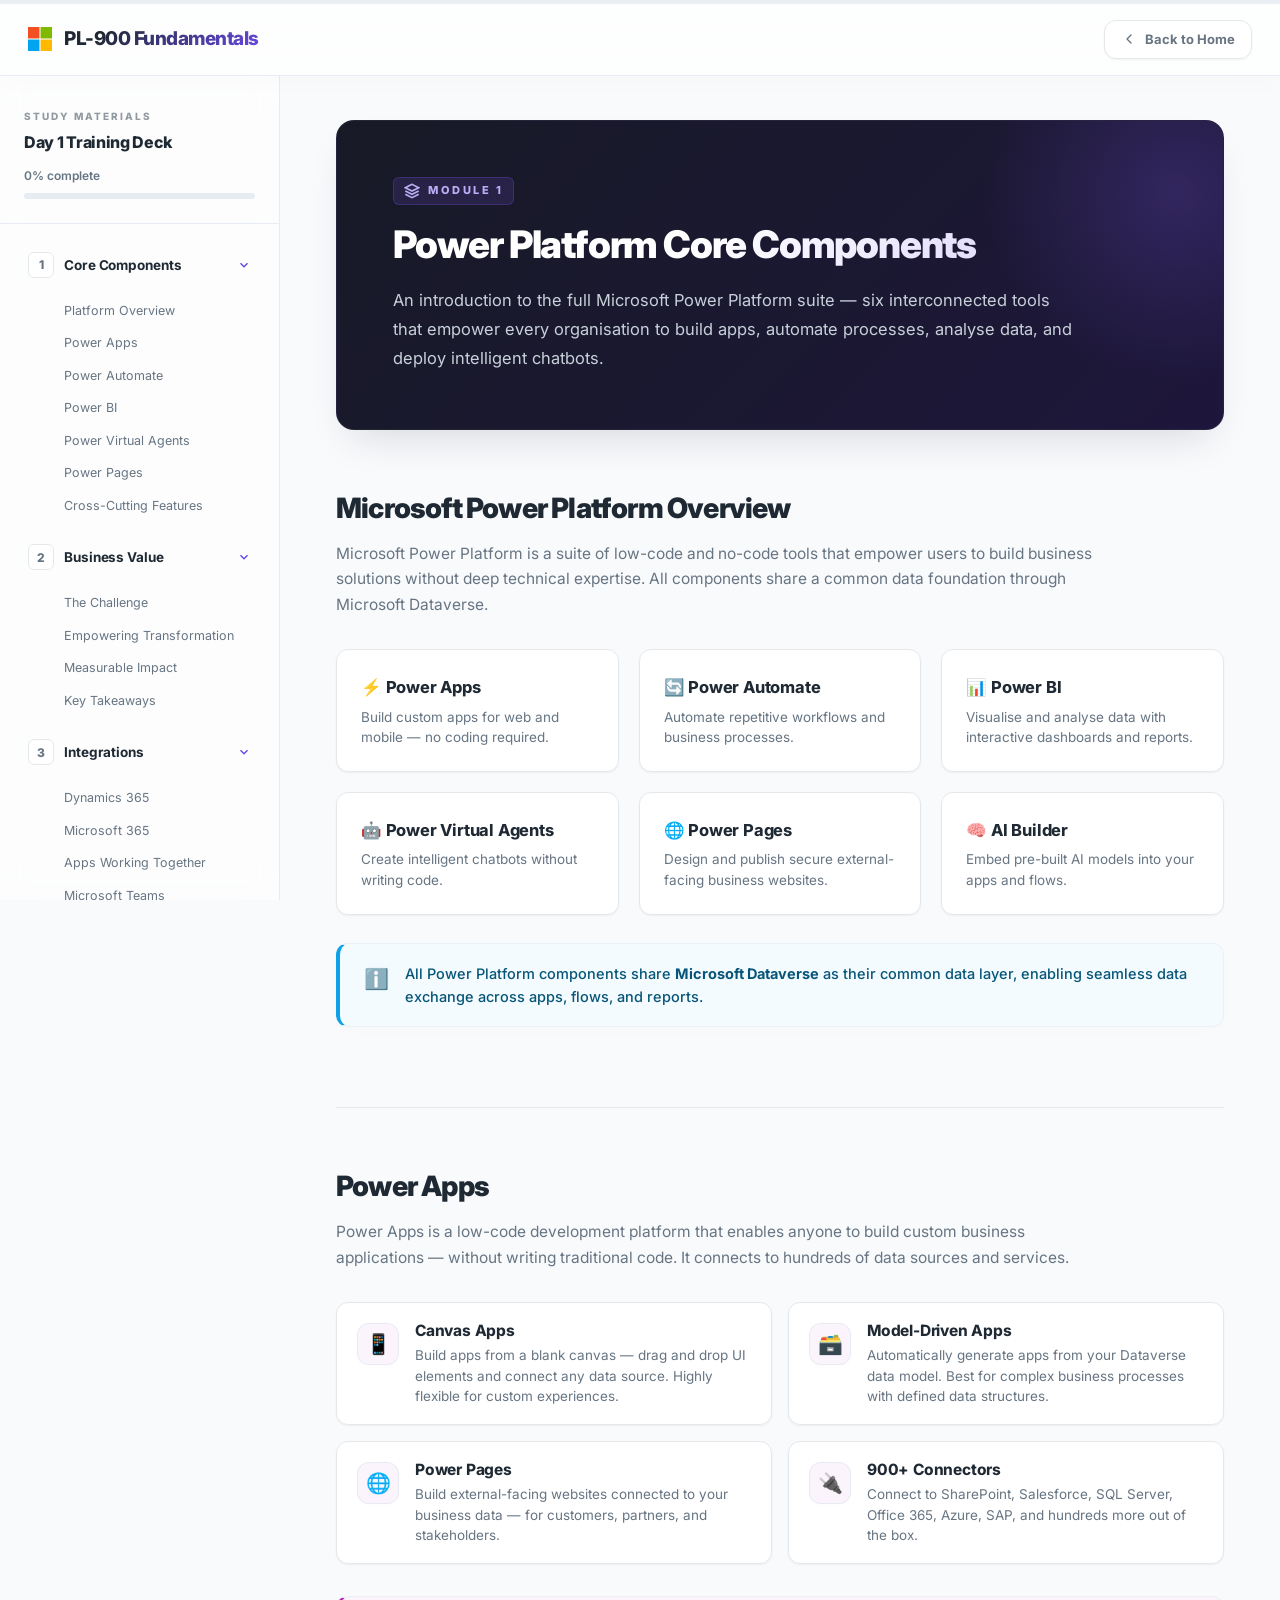
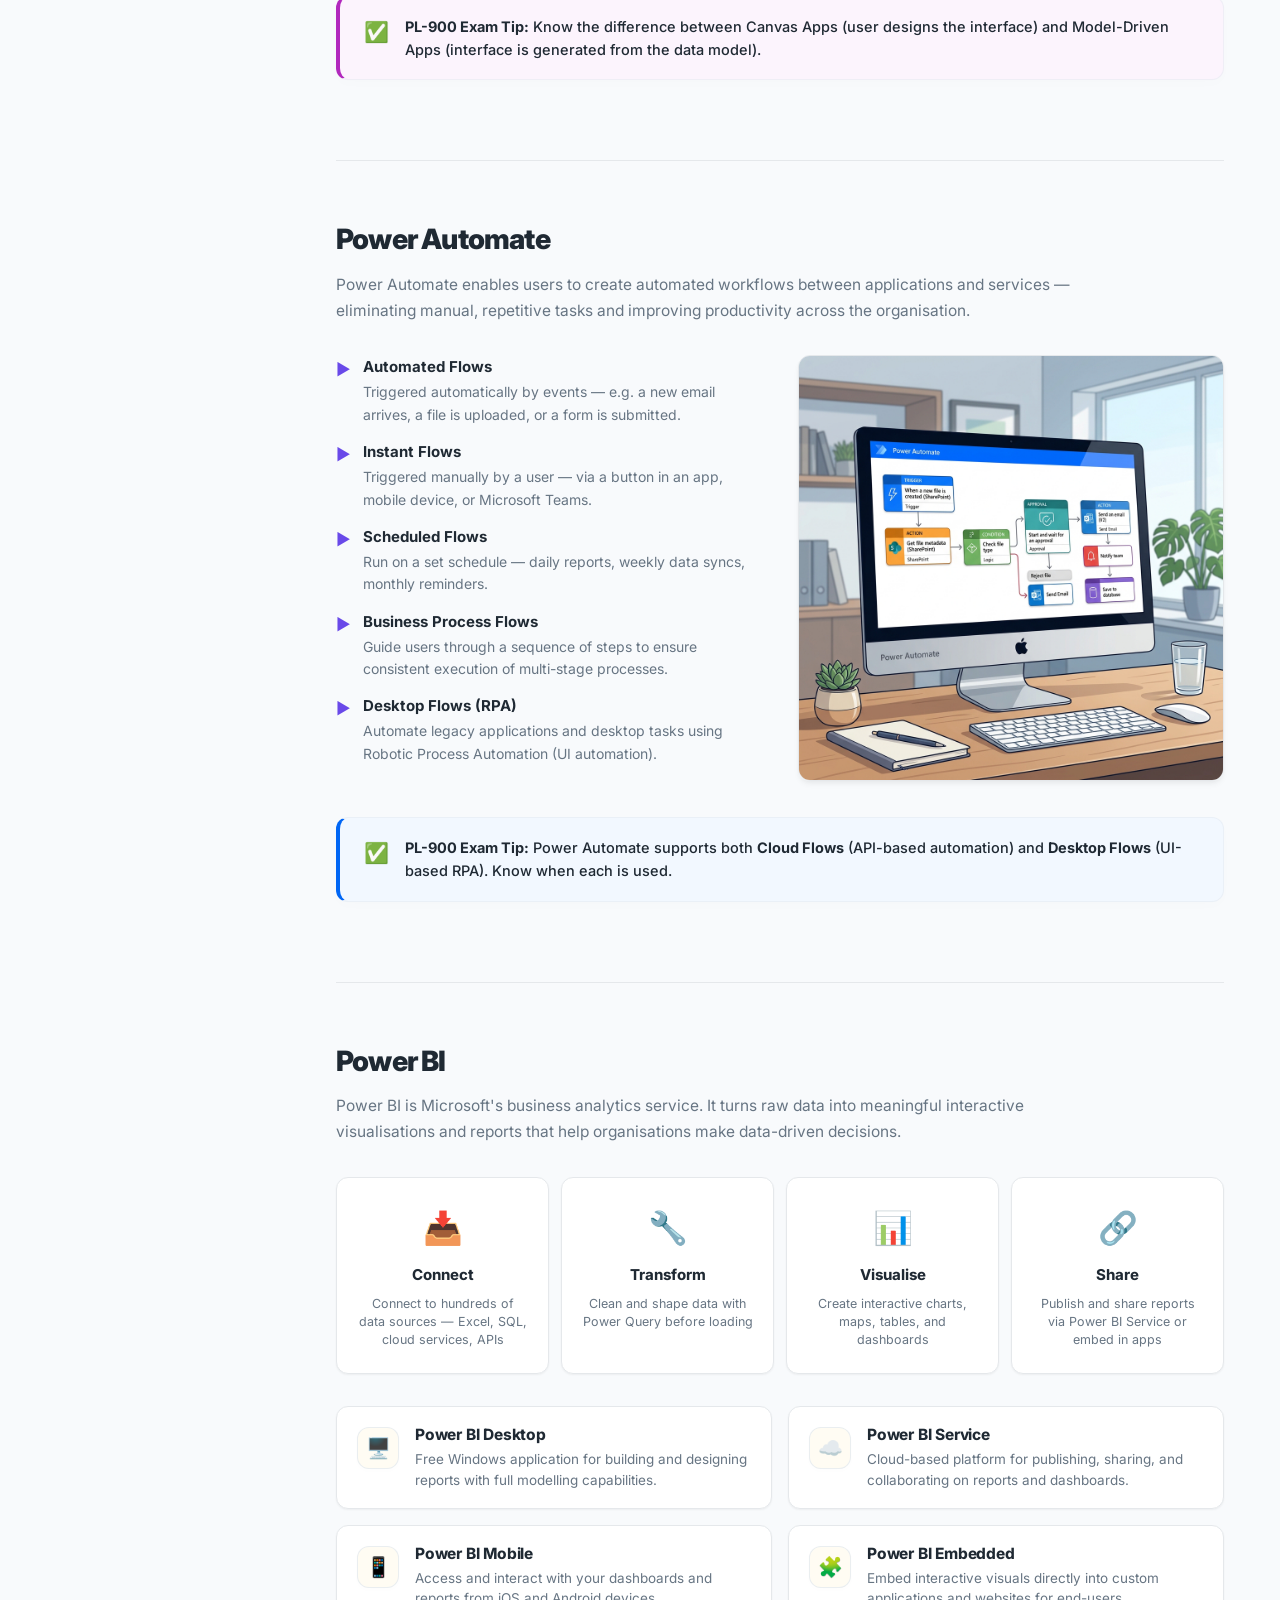
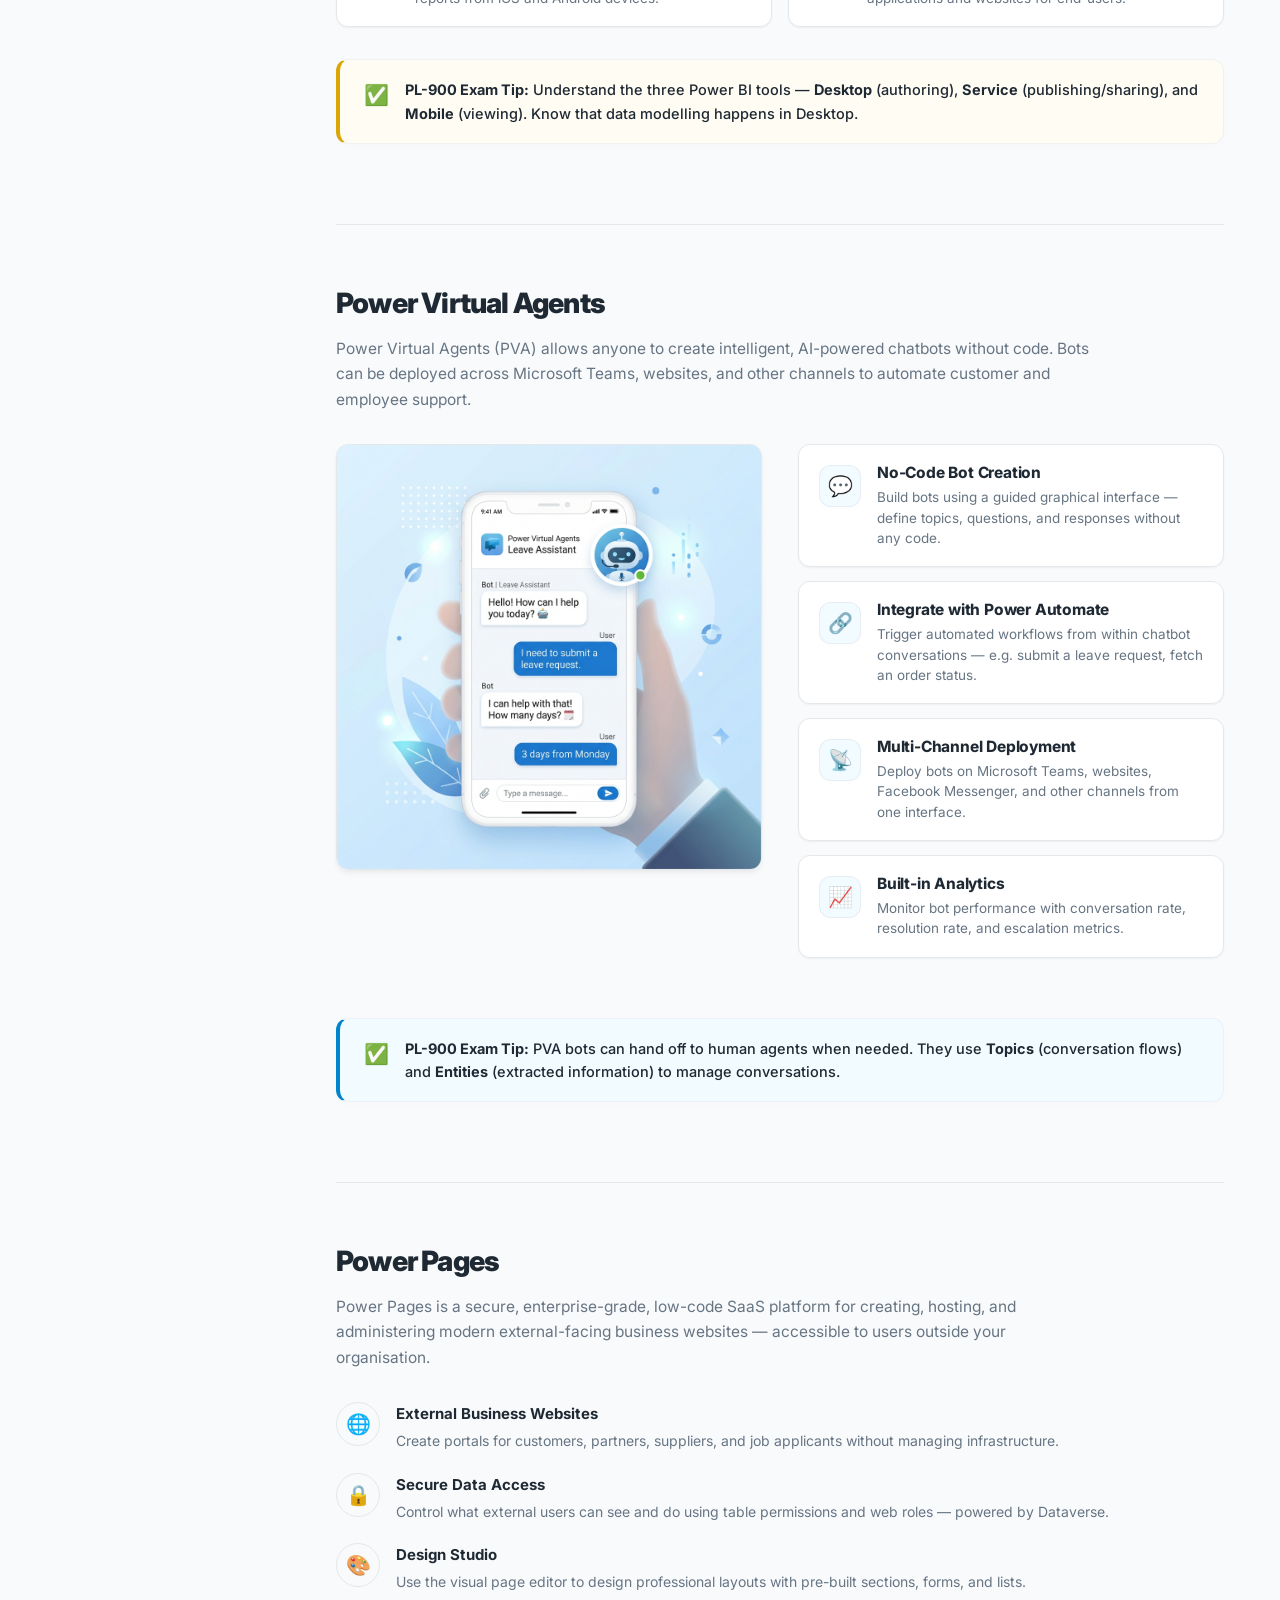
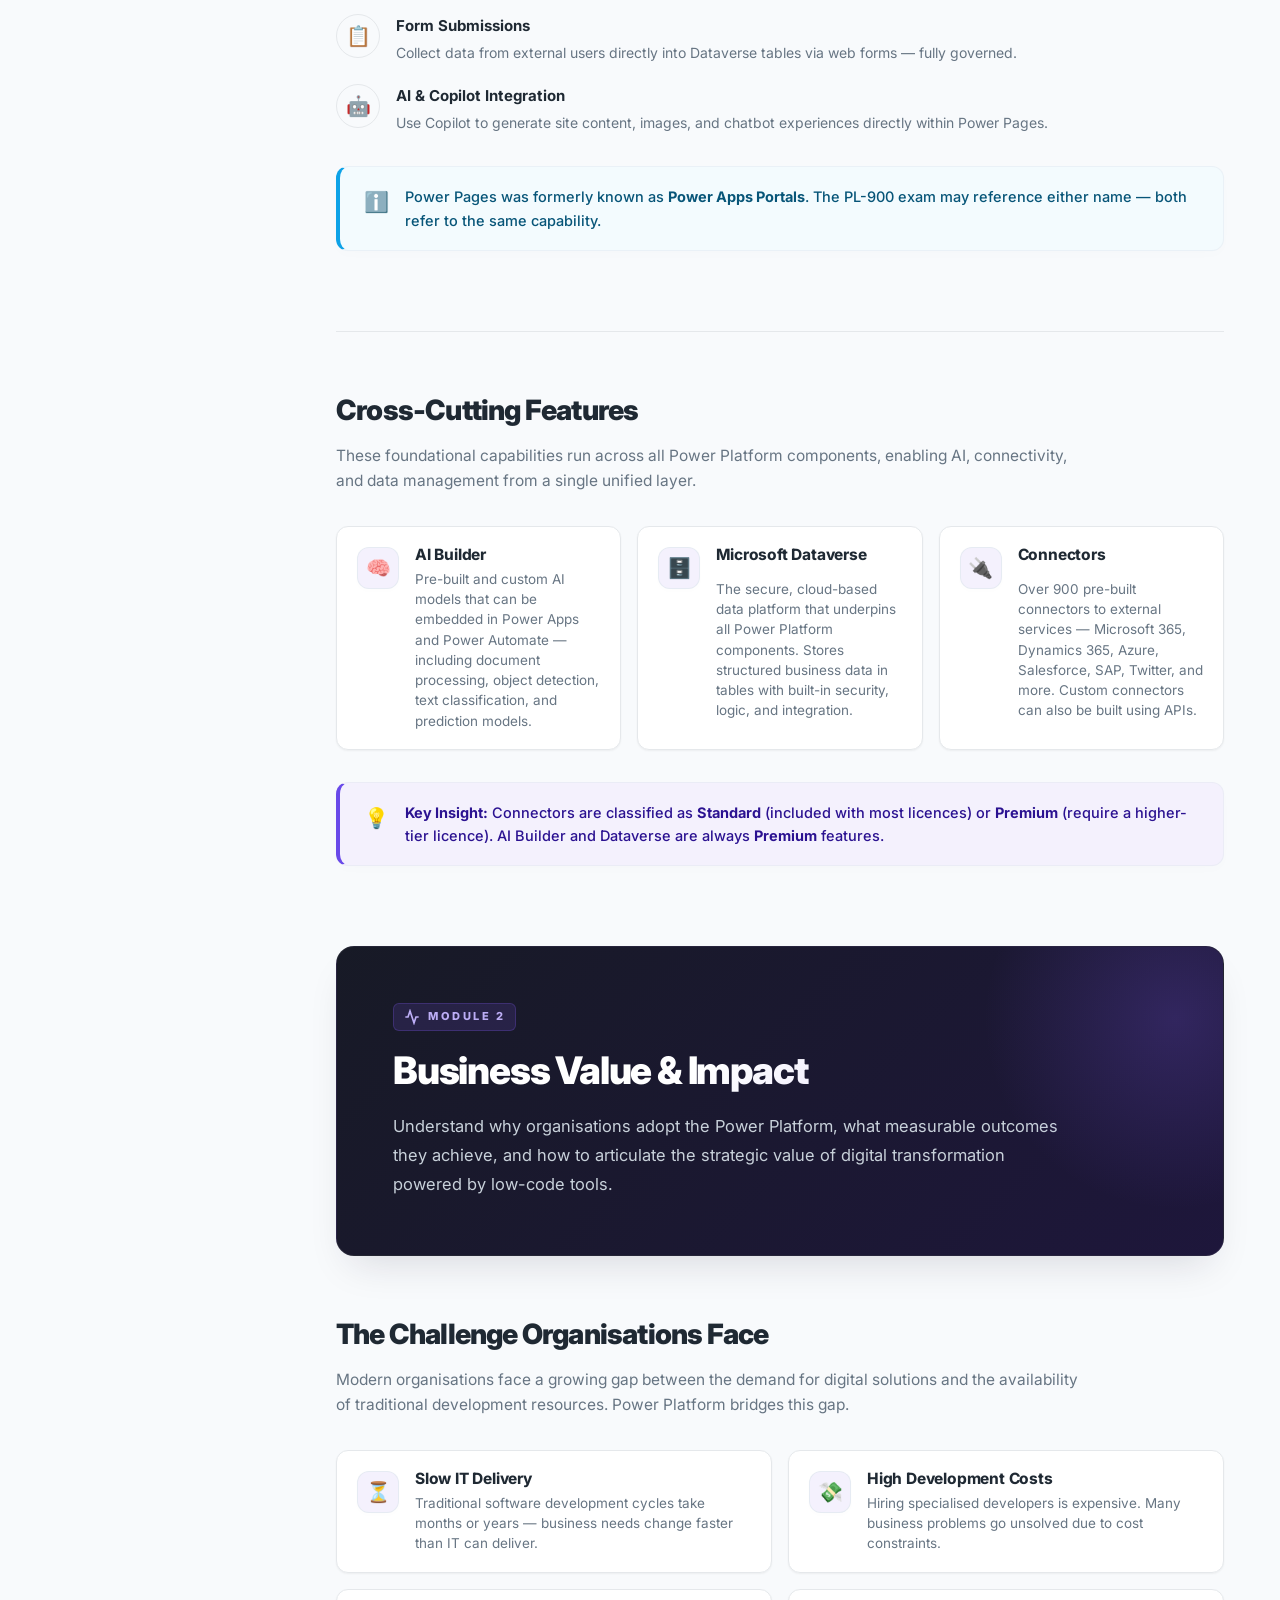
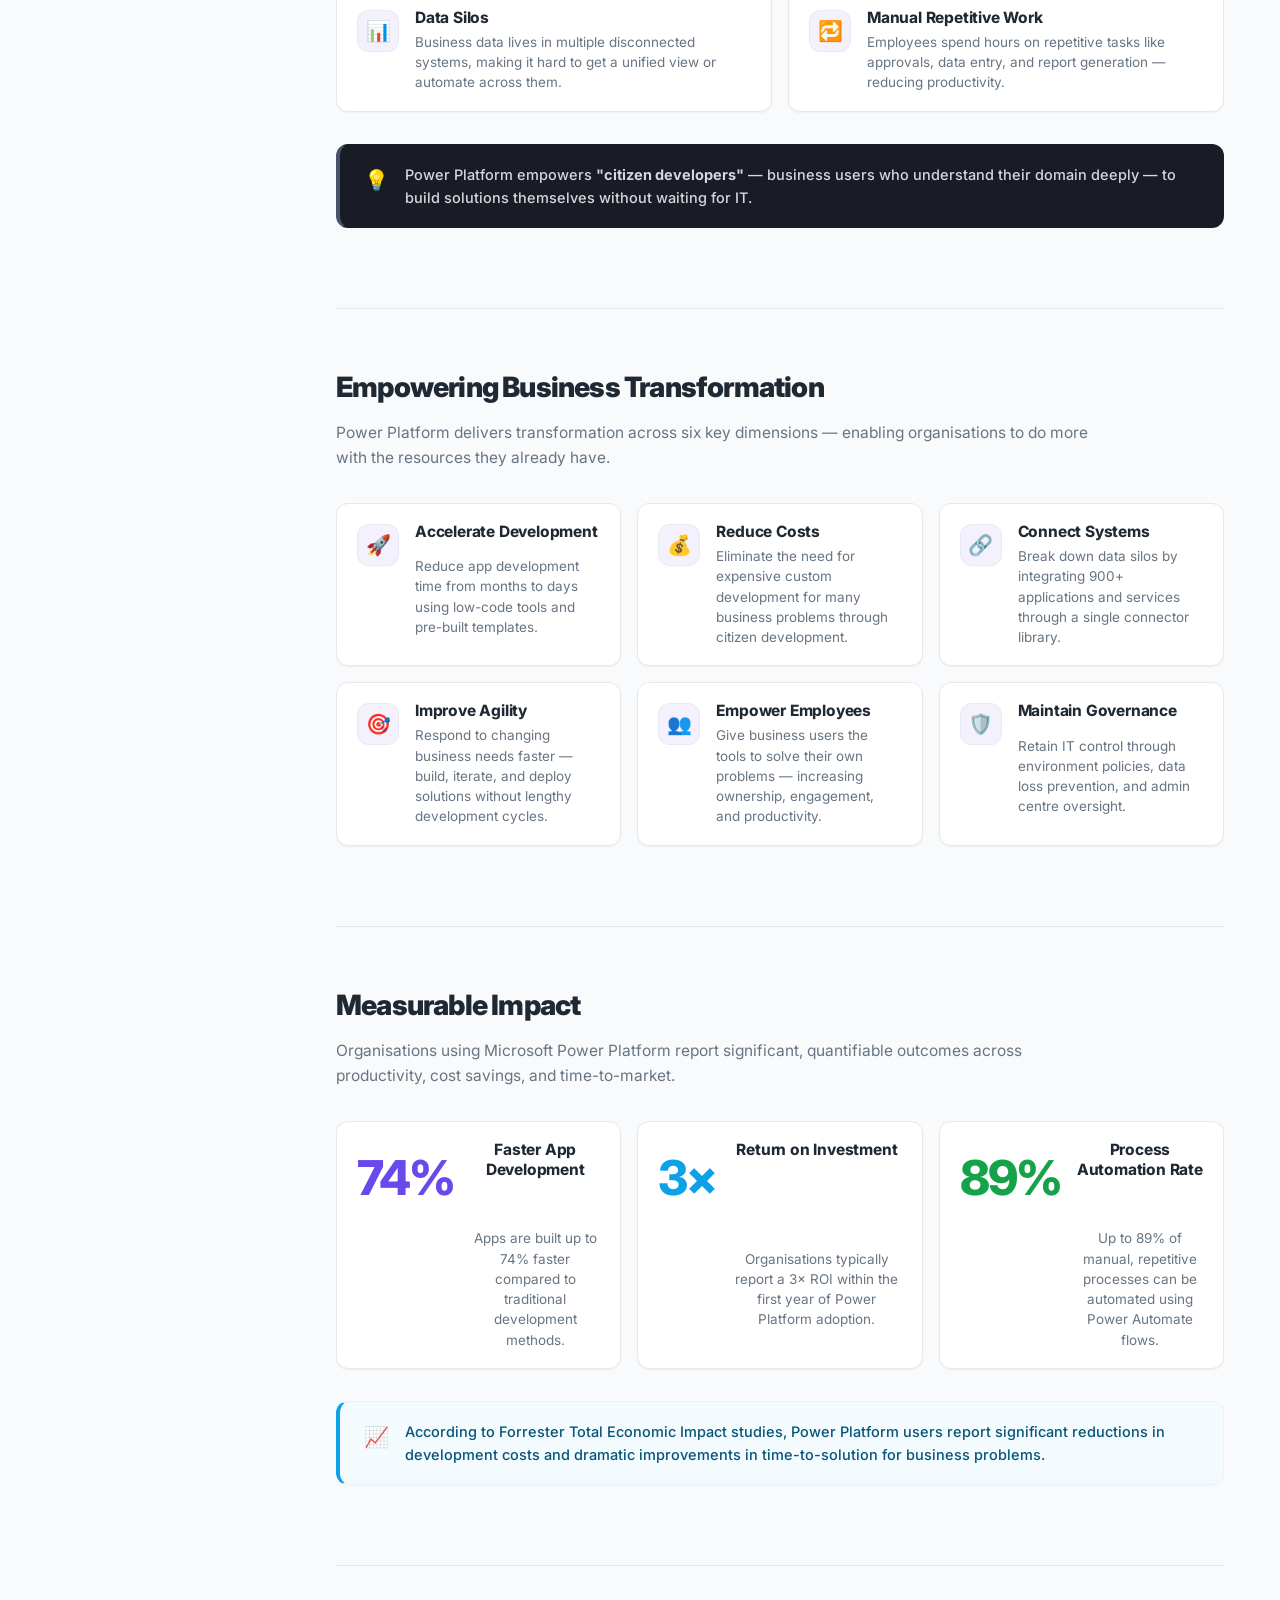
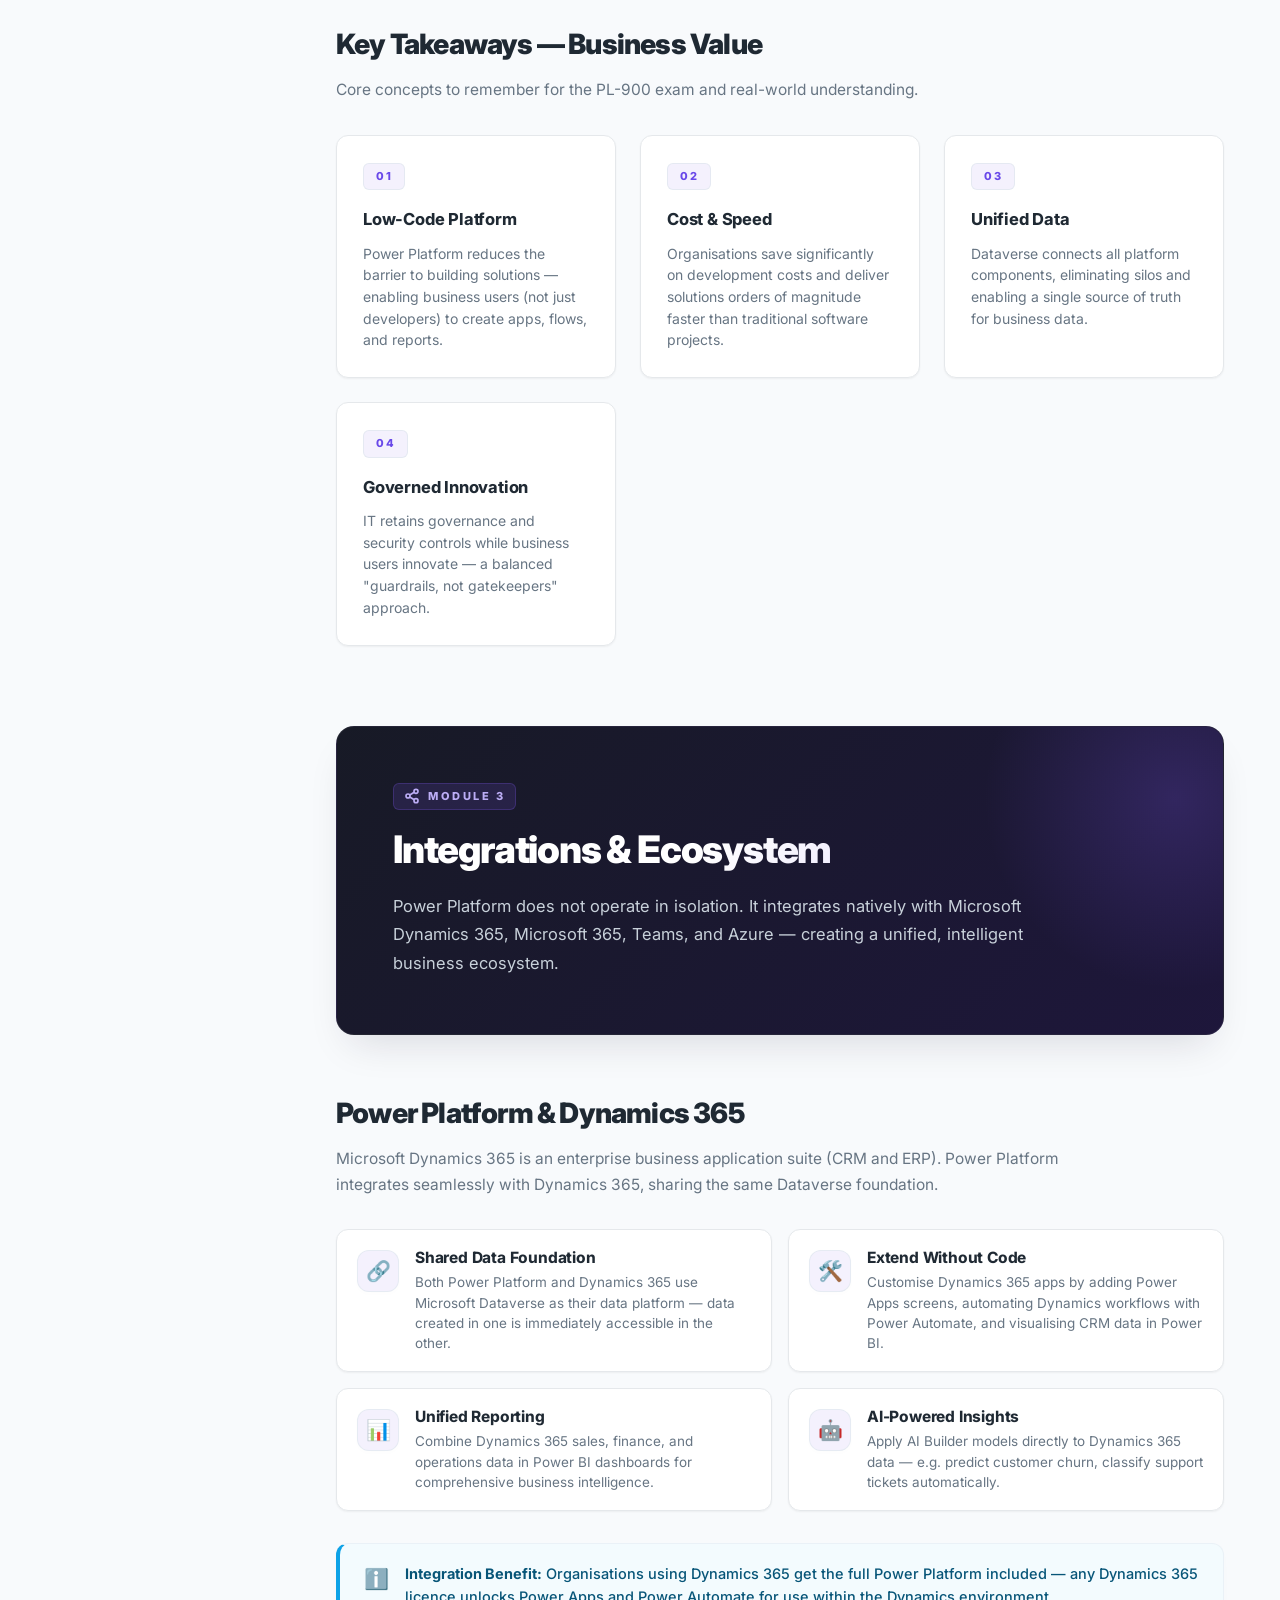
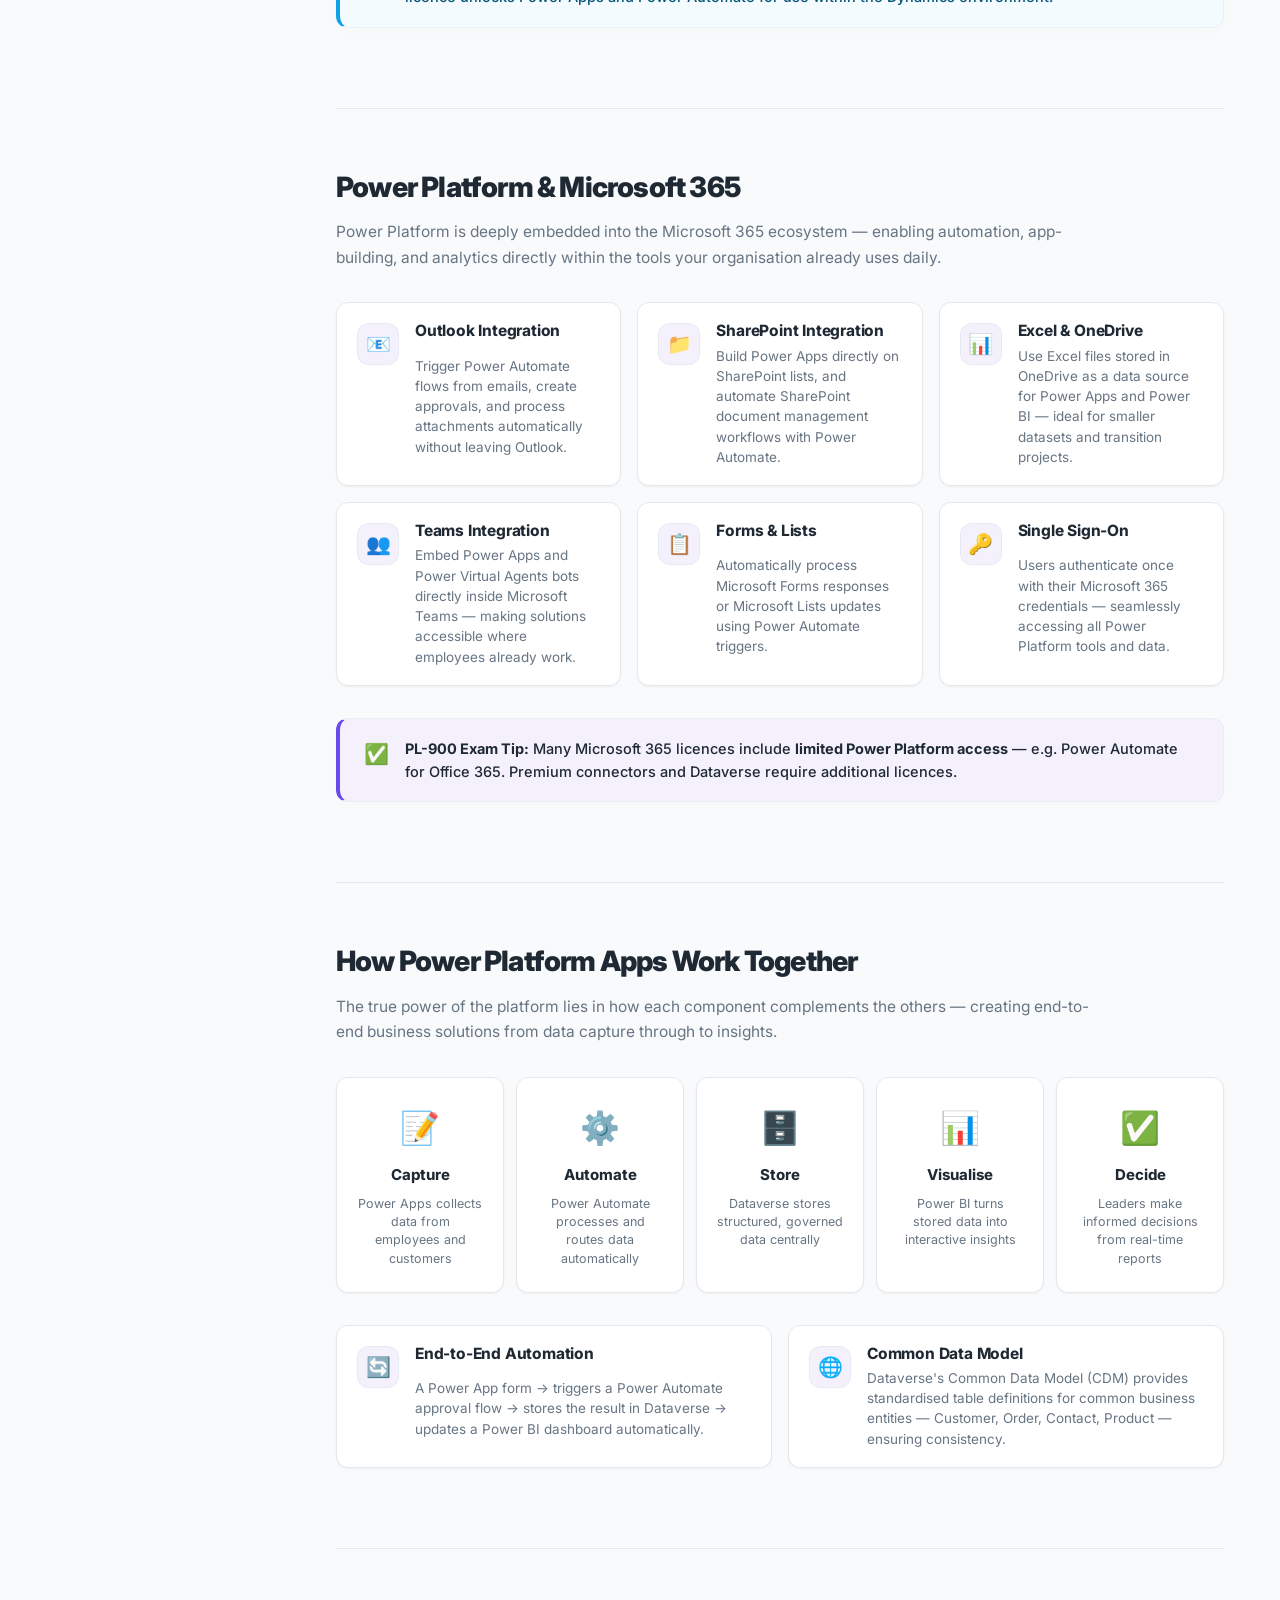
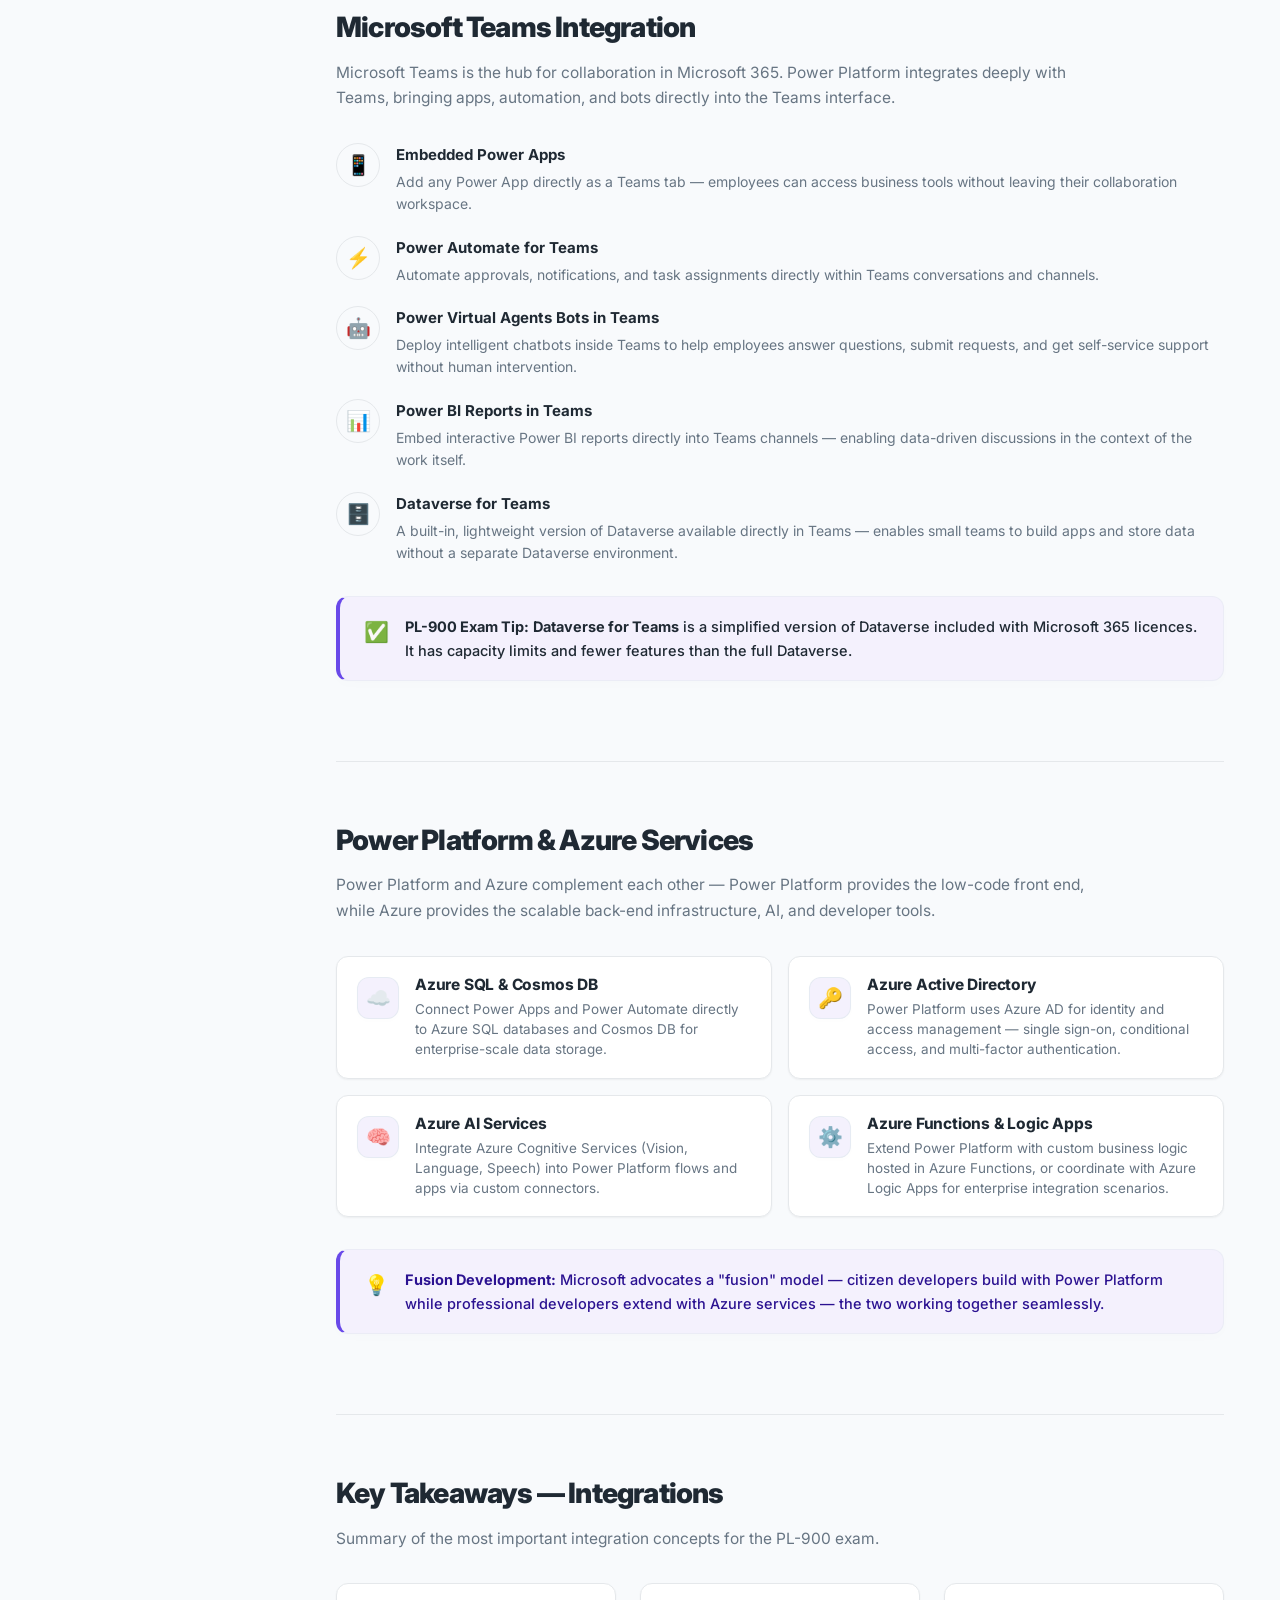
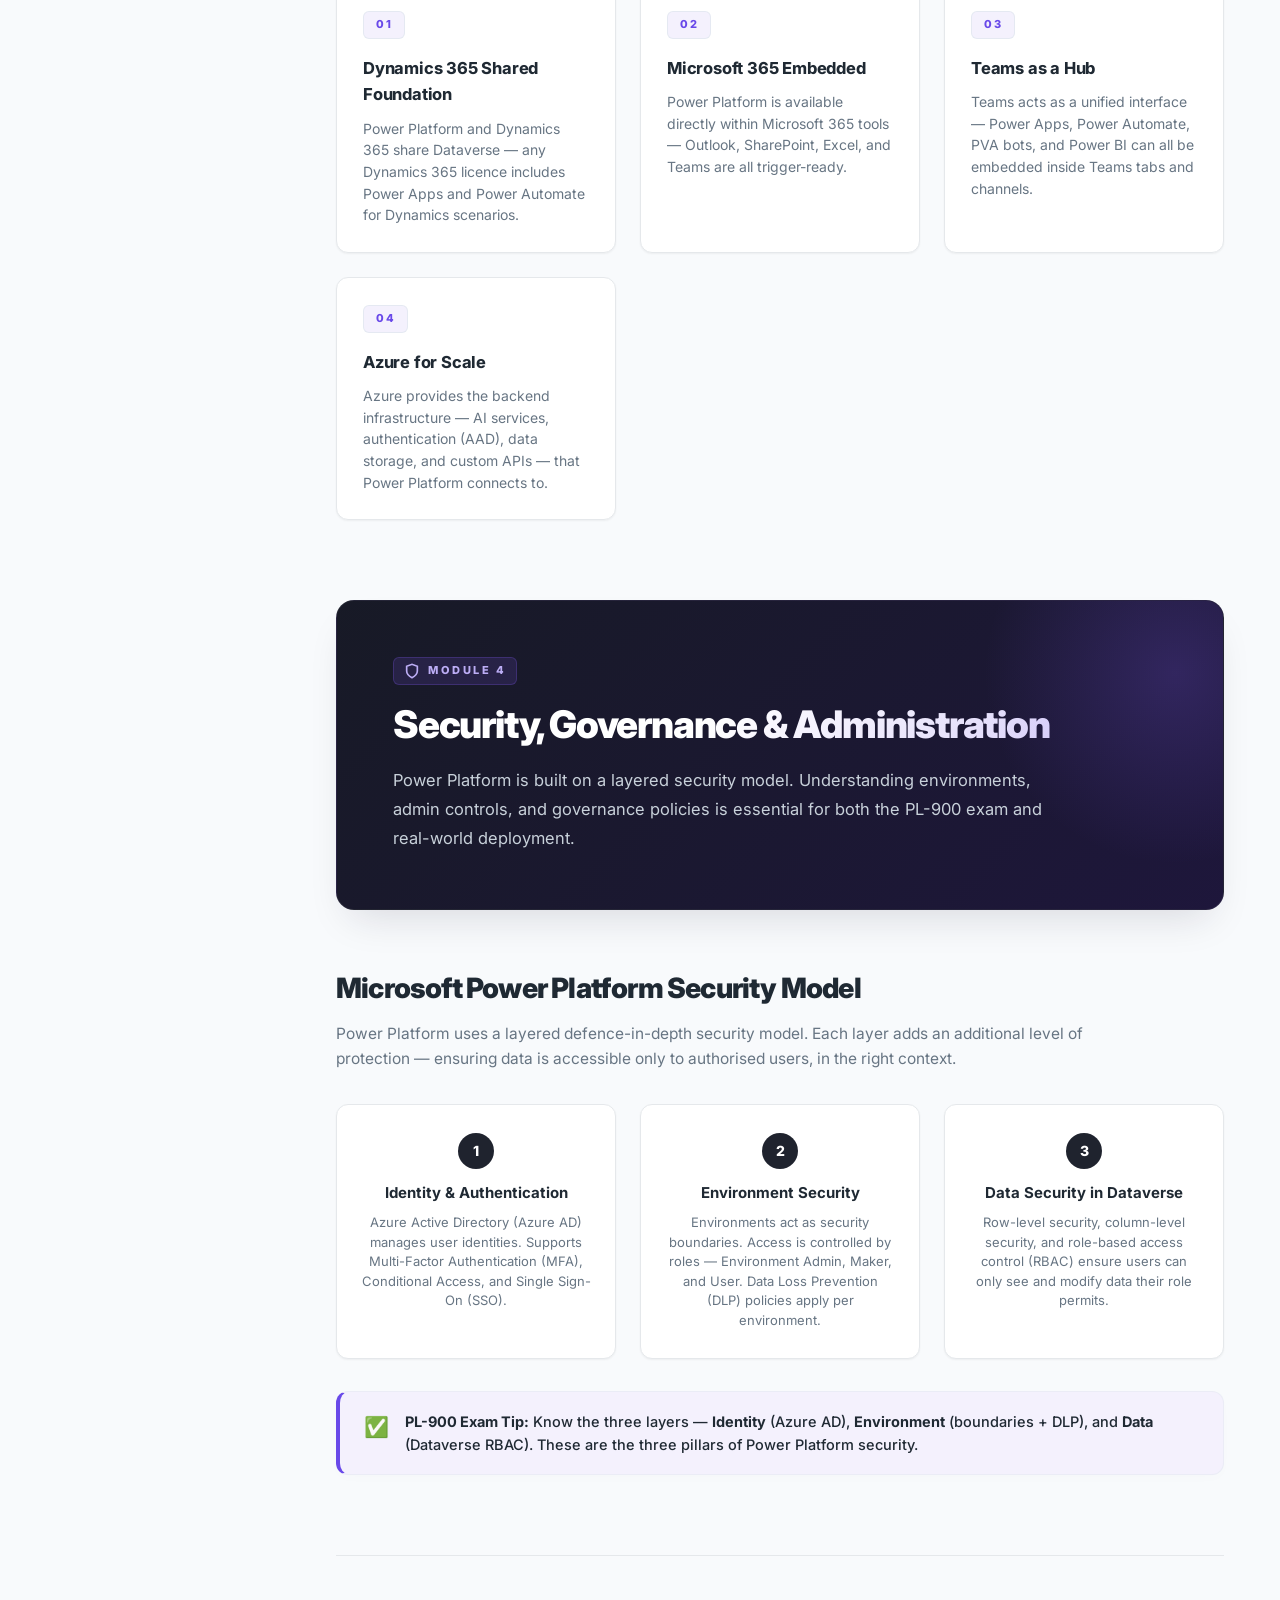
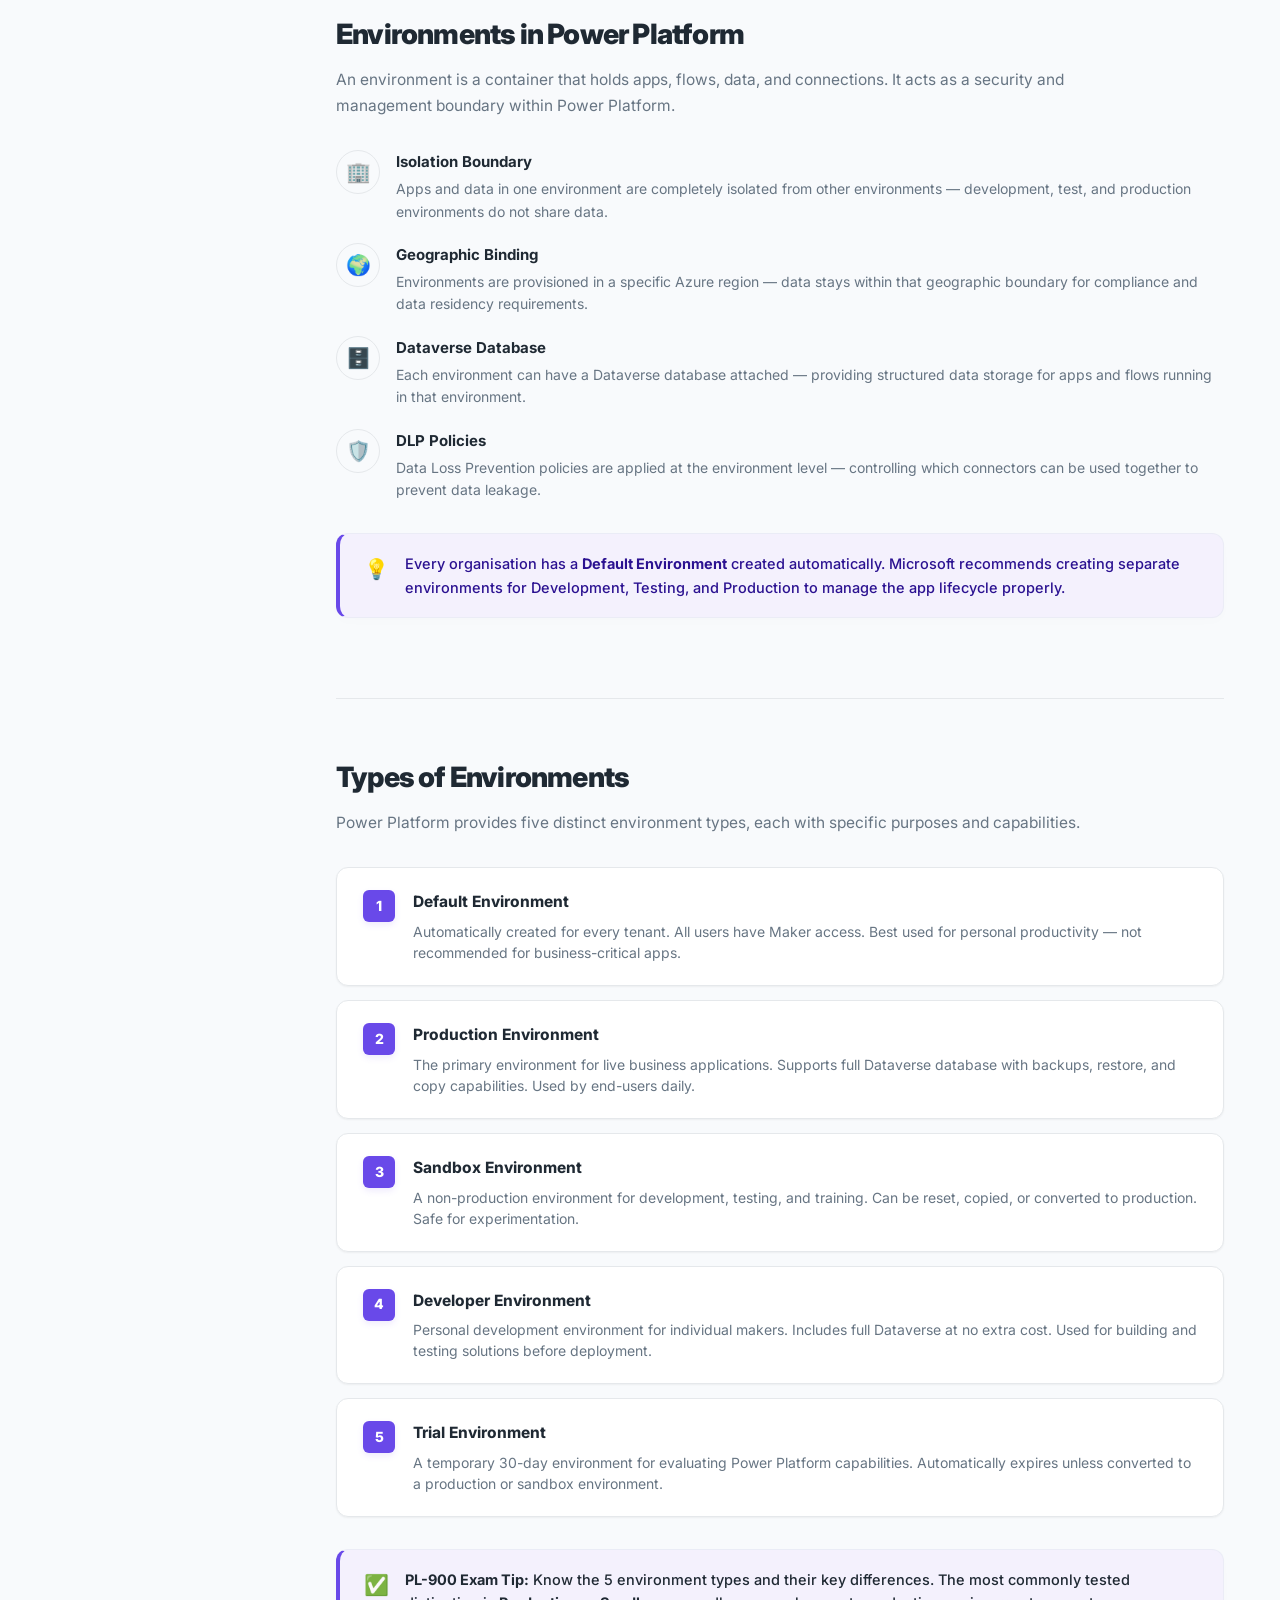
==== commit eb1913e3: "Restructure Day 1 curriculum, fix cards vertical stretching, and clean up slide counts and module st" ====
--- a/PL 900 Materials/index.html
+++ b/PL 900 Materials/index.html
@@ -3,8 +3,8 @@
 <head>
   <meta charset="UTF-8">
   <meta name="viewport" content="width=device-width, initial-scale=1.0">
-  <title>PL-900 Study Materials — Microsoft Power Platform</title>
-  <meta name="description" content="Comprehensive PL-900 study materials covering Power Platform core components, business value, integrations, security, and Microsoft Dataverse.">
+  <title>Day 1 Study Materials — Microsoft Power Platform</title>
+  <meta name="description" content="Comprehensive Day 1 PL-900 study materials covering Power Platform core components, business value, integrations, security, and Microsoft Dataverse.">
   <link rel="preconnect" href="https://fonts.googleapis.com">
   <link rel="preconnect" href="https://fonts.gstatic.com" crossorigin>
   <link href="https://fonts.googleapis.com/css2?family=Inter:wght@300;400;500;600;700;800&display=swap" rel="stylesheet">
@@ -59,7 +59,7 @@
     <nav class="sidebar" id="sidebar" aria-label="Study Materials Navigation">
       <div class="sidebar-header">
         <div class="sidebar-label">Study Materials</div>
-        <div class="sidebar-title">PL-900 Training Deck</div>
+        <div class="sidebar-title">Day 1 Training Deck</div>
         <div class="sidebar-progress-text" id="sidebar-progress-text">0% complete</div>
         <div class="sidebar-progress-bar">
           <div class="sidebar-progress-fill" id="sidebar-progress-fill"></div>
@@ -188,20 +188,6 @@
           </div>
           <h1>Power Platform Core Components</h1>
           <p class="hero-desc">An introduction to the full Microsoft Power Platform suite — six interconnected tools that empower every organisation to build apps, automate processes, analyse data, and deploy intelligent chatbots.</p>
-          <div class="module-hero-stats">
-            <div class="hero-stat">
-              <div class="hero-stat-num">6</div>
-              <div class="hero-stat-label">Platform Tools</div>
-            </div>
-            <div class="hero-stat">
-              <div class="hero-stat-num">7</div>
-              <div class="hero-stat-label">Slides Covered</div>
-            </div>
-            <div class="hero-stat">
-              <div class="hero-stat-num">~15%</div>
-              <div class="hero-stat-label">Exam Weight</div>
-            </div>
-          </div>
         </div>
 
         <!-- ── Slide 1: Platform Overview ── -->
@@ -536,11 +522,6 @@
           </div>
           <h1>Business Value &amp; Impact</h1>
           <p class="hero-desc">Understand why organisations adopt the Power Platform, what measurable outcomes they achieve, and how to articulate the strategic value of digital transformation powered by low-code tools.</p>
-          <div class="module-hero-stats">
-            <div class="hero-stat"><div class="hero-stat-num">6</div><div class="hero-stat-label">Business Outcomes</div></div>
-            <div class="hero-stat"><div class="hero-stat-num">4</div><div class="hero-stat-label">Slides Covered</div></div>
-            <div class="hero-stat"><div class="hero-stat-num">~20%</div><div class="hero-stat-label">Exam Weight</div></div>
-          </div>
         </div>
 
         <!-- ── Slide 8: The Challenge ── -->
@@ -697,11 +678,6 @@
           </div>
           <h1>Integrations &amp; Ecosystem</h1>
           <p class="hero-desc">Power Platform does not operate in isolation. It integrates natively with Microsoft Dynamics 365, Microsoft 365, Teams, and Azure — creating a unified, intelligent business ecosystem.</p>
-          <div class="module-hero-stats">
-            <div class="hero-stat"><div class="hero-stat-num">4</div><div class="hero-stat-label">Ecosystem Areas</div></div>
-            <div class="hero-stat"><div class="hero-stat-num">10</div><div class="hero-stat-label">Slides Covered</div></div>
-            <div class="hero-stat"><div class="hero-stat-num">~15%</div><div class="hero-stat-label">Exam Weight</div></div>
-          </div>
         </div>
 
         <!-- ── Slides 12–13: Dynamics 365 ── -->
@@ -967,11 +943,6 @@
           </div>
           <h1>Security, Governance &amp; Administration</h1>
           <p class="hero-desc">Power Platform is built on a layered security model. Understanding environments, admin controls, and governance policies is essential for both the PL-900 exam and real-world deployment.</p>
-          <div class="module-hero-stats">
-            <div class="hero-stat"><div class="hero-stat-num">3</div><div class="hero-stat-label">Security Layers</div></div>
-            <div class="hero-stat"><div class="hero-stat-num">7</div><div class="hero-stat-label">Slides Covered</div></div>
-            <div class="hero-stat"><div class="hero-stat-num">~20%</div><div class="hero-stat-label">Exam Weight</div></div>
-          </div>
         </div>
 
         <!-- ── Slide 22: Security Model ── -->
@@ -1211,11 +1182,6 @@
           </div>
           <h1>Microsoft Dataverse — Deep Dive</h1>
           <p class="hero-desc">Dataverse is the data backbone of the entire Power Platform. This module provides a complete understanding of its structure, table types, relationships, environments, and dataflow capabilities.</p>
-          <div class="module-hero-stats">
-            <div class="hero-stat"><div class="hero-stat-num">17</div><div class="hero-stat-label">Slides Covered</div></div>
-            <div class="hero-stat"><div class="hero-stat-num">3</div><div class="hero-stat-label">Table Types</div></div>
-            <div class="hero-stat"><div class="hero-stat-num">3</div><div class="hero-stat-label">Relationship Types</div></div>
-          </div>
         </div>
 
         <!-- ── Slide 30: Dataverse Overview ── -->
@@ -1743,7 +1709,6 @@
         </a>
         <div class="nav-footer-center">
           <div style="font-size:12px; color:var(--text-light);">PL-900 Study Materials</div>
-          <div style="font-size:11px; color:var(--text-light); margin-top:2px;">All 45 slides covered</div>
         </div>
         <a href="../index.html#assessments" class="nav-footer-btn primary">
           Take Mock Tests →
--- a/PL 900 Materials/styles.css
+++ b/PL 900 Materials/styles.css
@@ -80,15 +80,17 @@
   top: 0;
   left: 0;
   right: 0;
-  height: 3px;
-  background: var(--neutral-border);
-  z-index: 200;
+  height: 4px;
+  background: rgba(226, 232, 240, 0.6);
+  z-index: 250;
+  backdrop-filter: blur(4px);
 }
 
 #progress-bar {
   height: 100%;
   width: 0%;
-  background: linear-gradient(90deg, var(--primary), var(--secondary));
+  background: linear-gradient(90deg, var(--primary) 0%, var(--secondary) 50%, #00f2fe 100%);
+  box-shadow: 0 0 8px rgba(127, 90, 240, 0.4);
   transition: width 0.1s linear;
 }
 
@@ -100,15 +102,15 @@
   justify-content: space-between;
   align-items: center;
   height: 72px;
-  padding: 0 24px;
-  background-color: rgba(255, 255, 255, 0.9);
-  backdrop-filter: blur(12px);
-  -webkit-backdrop-filter: blur(12px);
-  border-bottom: 1px solid var(--neutral-border);
+  padding: 0 28px;
+  background-color: rgba(255, 255, 255, 0.75);
+  backdrop-filter: blur(20px);
+  -webkit-backdrop-filter: blur(20px);
+  border-bottom: 1px solid rgba(226, 232, 240, 0.8);
   position: sticky;
-  top: 3px; /* offset for progress bar */
+  top: 4px; /* offset for progress bar */
   z-index: 100;
-  box-shadow: var(--shadow-sm);
+  box-shadow: 0 4px 30px rgba(0, 0, 0, 0.02);
 }
 
 .header-logo {
@@ -116,13 +118,18 @@
   align-items: center;
   gap: 12px;
   text-decoration: none;
+  transition: opacity var(--transition-fast);
+}
+
+.header-logo:hover {
+  opacity: 0.85;
 }
 
 .logo-text {
-  font-size: 18px;
-  font-weight: 700;
-  letter-spacing: -0.3px;
-  background: linear-gradient(135deg, var(--text-main) 30%, var(--primary) 100%);
+  font-size: 19px;
+  font-weight: 800;
+  letter-spacing: -0.5px;
+  background: linear-gradient(135deg, var(--text-main) 20%, var(--primary) 100%);
   -webkit-background-clip: text;
   -webkit-text-fill-color: transparent;
   background-clip: text;
@@ -138,8 +145,8 @@
   display: inline-flex;
   align-items: center;
   gap: 8px;
-  font-size: 14px;
-  font-weight: 600;
+  font-size: 13px;
+  font-weight: 700;
   color: var(--text-muted);
   text-decoration: none;
   padding: 8px 16px;
@@ -147,12 +154,15 @@
   border: 1px solid var(--neutral-border);
   transition: all var(--transition-fast);
   background: var(--neutral-card);
+  box-shadow: var(--shadow-sm);
 }
 
 .back-btn:hover {
   color: var(--primary);
   border-color: var(--primary);
   background: var(--primary-light);
+  transform: translateY(-1px);
+  box-shadow: 0 4px 12px rgba(127, 90, 240, 0.1);
 }
 
 .mobile-menu-btn {
@@ -176,7 +186,7 @@
    ========================================================================== */
 .materials-layout {
   display: flex;
-  min-height: calc(100vh - 75px);
+  min-height: calc(100vh - 76px);
 }
 
 /* ==========================================================================
@@ -185,70 +195,75 @@
 .sidebar {
   width: var(--sidebar-width);
   flex-shrink: 0;
-  background: var(--neutral-card);
-  border-right: 1px solid var(--neutral-border);
-  padding: 28px 0;
+  background: rgba(255, 255, 255, 0.65);
+  backdrop-filter: blur(16px);
+  -webkit-backdrop-filter: blur(16px);
+  border-right: 1px solid rgba(226, 232, 240, 0.8);
+  padding: 32px 0;
   position: sticky;
-  top: 75px;
-  height: calc(100vh - 75px);
+  top: 76px;
+  height: calc(100vh - 76px);
   overflow-y: auto;
   scrollbar-width: thin;
-  scrollbar-color: var(--neutral-border) transparent;
-}
-
-.sidebar::-webkit-scrollbar { width: 4px; }
+  scrollbar-color: rgba(127, 90, 240, 0.2) transparent;
+}
+
+.sidebar::-webkit-scrollbar { width: 5px; }
 .sidebar::-webkit-scrollbar-track { background: transparent; }
-.sidebar::-webkit-scrollbar-thumb { background: var(--neutral-border); border-radius: 2px; }
+.sidebar::-webkit-scrollbar-thumb { background: rgba(127, 90, 240, 0.15); border-radius: 4px; }
+.sidebar::-webkit-scrollbar-thumb:hover { background: rgba(127, 90, 240, 0.3); }
 
 .sidebar-header {
-  padding: 0 20px 20px;
-  border-bottom: 1px solid var(--neutral-border);
-  margin-bottom: 12px;
+  padding: 0 24px 24px;
+  border-bottom: 1px solid rgba(226, 232, 240, 0.8);
+  margin-bottom: 16px;
 }
 
 .sidebar-label {
-  font-size: 11px;
-  font-weight: 700;
+  font-size: 10px;
+  font-weight: 800;
   text-transform: uppercase;
-  letter-spacing: 1.5px;
+  letter-spacing: 2px;
   color: var(--text-light);
-  margin-bottom: 4px;
+  margin-bottom: 6px;
 }
 
 .sidebar-title {
-  font-size: 15px;
-  font-weight: 700;
-  color: var(--text-main);
+  font-size: 16px;
+  font-weight: 800;
+  color: var(--text-main);
+  letter-spacing: -0.3px;
 }
 
 .sidebar-progress-text {
   font-size: 12px;
-  color: var(--text-light);
+  font-weight: 600;
+  color: var(--text-muted);
+  margin-top: 10px;
+}
+
+.sidebar-progress-bar {
+  height: 6px;
+  background: rgba(226, 232, 240, 0.8);
+  border-radius: 3px;
   margin-top: 8px;
-}
-
-.sidebar-progress-bar {
-  height: 4px;
-  background: var(--neutral-border);
-  border-radius: 2px;
-  margin-top: 6px;
   overflow: hidden;
 }
 
 .sidebar-progress-fill {
   height: 100%;
-  background: linear-gradient(90deg, var(--primary), var(--secondary));
-  transition: width 0.3s ease;
+  background: linear-gradient(90deg, var(--primary) 0%, var(--secondary) 100%);
+  transition: width 0.4s cubic-bezier(0.4, 0, 0.2, 1);
   width: 0%;
 }
 
 /* Module Nav Groups */
 .sidebar-nav {
-  padding: 0 12px;
+  padding: 0 16px;
 }
 
 .module-nav-group {
-  margin-bottom: 4px;
+  margin-bottom: 6px;
 }
 
 .module-nav-btn {
@@ -256,10 +271,10 @@
   display: flex;
   align-items: center;
   gap: 10px;
-  padding: 10px 12px;
+  padding: 12px;
   background: none;
   border: none;
-  border-radius: var(--radius-sm);
+  border-radius: var(--radius-md);
   cursor: pointer;
   text-align: left;
   transition: all var(--transition-fast);
@@ -268,7 +283,7 @@
 }
 
 .module-nav-btn:hover {
-  background: var(--primary-light);
+  background: rgba(127, 90, 240, 0.05);
   color: var(--primary);
 }
 
@@ -281,44 +296,54 @@
   display: inline-flex;
   align-items: center;
   justify-content: center;
-  width: 24px;
-  height: 24px;
+  width: 26px;
+  height: 26px;
   border-radius: var(--radius-sm);
-  background: var(--neutral-bg);
-  font-size: 11px;
-  font-weight: 700;
+  background: var(--neutral-card);
+  font-size: 12px;
+  font-weight: 800;
   color: var(--text-muted);
   flex-shrink: 0;
   border: 1px solid var(--neutral-border);
+  transition: all var(--transition-fast);
 }
 
 .module-nav-btn.active .module-badge {
   background: var(--primary);
   color: white;
   border-color: var(--primary);
+  box-shadow: 0 4px 10px rgba(127, 90, 240, 0.2);
 }
 
 .module-nav-name {
-  font-size: 13px;
-  font-weight: 600;
+  font-size: 13.5px;
+  font-weight: 700;
   flex: 1;
+  letter-spacing: -0.1px;
 }
 
 .module-nav-chevron {
-  transition: transform var(--transition-fast);
+  transition: transform var(--transition-normal);
   color: var(--text-light);
   flex-shrink: 0;
 }
 
 .module-nav-btn.open .module-nav-chevron {
   transform: rotate(90deg);
+  color: var(--primary);
 }
 
 .section-nav-list {
   display: none;
   flex-direction: column;
-  padding: 4px 0 4px 36px;
-  gap: 1px;
+  padding: 6px 0 6px 36px;
+  gap: 3px;
+  animation: slideDown 0.25s cubic-bezier(0.4, 0, 0.2, 1) forwards;
+}
+
+@keyframes slideDown {
+  from { opacity: 0; transform: translateY(-5px); }
+  to { opacity: 1; transform: translateY(0); }
 }
 
 .section-nav-list.open {
@@ -326,25 +351,38 @@
 }
 
 .section-nav-link {
-  font-size: 12px;
+  font-size: 12.5px;
   color: var(--text-muted);
   text-decoration: none;
-  padding: 6px 8px;
+  padding: 6px 12px;
   border-radius: var(--radius-sm);
   transition: all var(--transition-fast);
   display: block;
-  line-height: 1.3;
+  line-height: 1.4;
+  position: relative;
 }
 
 .section-nav-link:hover {
   color: var(--primary);
-  background: var(--primary-light);
+  background: rgba(127, 90, 240, 0.04);
 }
 
 .section-nav-link.active {
   color: var(--primary);
-  font-weight: 600;
-  background: var(--primary-light);
+  font-weight: 700;
+  background: rgba(127, 90, 240, 0.06);
+}
+
+.section-nav-link.active::before {
+  content: '';
+  position: absolute;
+  left: 0;
+  top: 50%;
+  transform: translateY(-50%);
+  width: 4px;
+  height: 12px;
+  background: var(--primary);
+  border-radius: 2px;
 }
 
 /* ==========================================================================
@@ -353,21 +391,29 @@
 .content-main {
   flex: 1;
   min-width: 0;
-  padding: 40px 48px 80px;
-  max-width: 960px;
+  padding: 48px 56px 96px;
+  max-width: 1000px;
+  animation: contentFadeIn 0.5s ease-out;
+}
+
+@keyframes contentFadeIn {
+  from { opacity: 0; transform: translateY(8px); }
+  to { opacity: 1; transform: translateY(0); }
 }
 
 /* ==========================================================================
    Module Hero / Section Headers
    ========================================================================== */
 .module-hero {
-  background: linear-gradient(135deg, hsl(222, 19%, 14%) 0%, hsl(252, 40%, 22%) 100%);
+  background: linear-gradient(135deg, hsl(230, 24%, 12%) 0%, hsl(252, 45%, 16%) 100%);
   border-radius: var(--radius-lg);
-  padding: 48px;
+  padding: 56px;
   color: white;
-  margin-bottom: 48px;
+  margin-bottom: 56px;
   position: relative;
   overflow: hidden;
+  box-shadow: 0 20px 40px -15px rgba(27, 20, 50, 0.15);
+  border: 1px solid rgba(255, 255, 255, 0.05);
 }
 
 .module-hero::before {
@@ -375,9 +421,9 @@
   position: absolute;
   top: -50%;
   right: -20%;
-  width: 400px;
-  height: 400px;
-  background: radial-gradient(circle, rgba(127, 90, 240, 0.25) 0%, transparent 60%);
+  width: 450px;
+  height: 450px;
+  background: radial-gradient(circle, rgba(127, 90, 240, 0.22) 0%, transparent 60%);
   pointer-events: none;
 }
 
@@ -385,85 +431,140 @@
   display: inline-flex;
   align-items: center;
   gap: 8px;
-  font-size: 12px;
-  font-weight: 700;
+  font-size: 11px;
+  font-weight: 800;
   text-transform: uppercase;
-  letter-spacing: 2px;
-  color: hsl(252, 78%, 80%);
-  margin-bottom: 12px;
+  letter-spacing: 2.5px;
+  color: hsl(252, 78%, 82%);
+  margin-bottom: 16px;
+  background: rgba(127, 90, 240, 0.15);
+  padding: 4px 10px;
+  border-radius: var(--radius-sm);
+  border: 1px solid rgba(127, 90, 240, 0.25);
 }
 
 .module-hero h1 {
-  font-size: 36px;
-  font-weight: 800;
-  letter-spacing: -1px;
-  line-height: 1.2;
-  margin-bottom: 16px;
+  font-size: 38px;
+  font-weight: 850;
+  letter-spacing: -1.2px;
+  line-height: 1.25;
+  margin-bottom: 18px;
   color: white;
+  background: linear-gradient(135deg, #ffffff 40%, hsl(252, 78%, 88%) 100%);
+  -webkit-background-clip: text;
+  -webkit-text-fill-color: transparent;
+  background-clip: text;
 }
 
 .module-hero .hero-desc {
-  font-size: 16px;
-  color: hsl(0, 0%, 75%);
-  max-width: 600px;
-  line-height: 1.7;
-  margin-bottom: 24px;
+  font-size: 16.5px;
+  color: hsl(210, 20%, 82%);
+  max-width: 680px;
+  line-height: 1.75;
+  margin-bottom: 32px;
+}
+
+.module-hero .hero-desc:last-child {
+  margin-bottom: 0;
 }
 
 .module-hero-stats {
   display: flex;
-  gap: 32px;
+  gap: 40px;
   flex-wrap: wrap;
+  border-top: 1px solid rgba(255, 255, 255, 0.1);
+  padding-top: 24px;
 }
 
 .hero-stat {
   display: flex;
   flex-direction: column;
-  gap: 2px;
+  gap: 4px;
 }
 
 .hero-stat-num {
-  font-size: 28px;
-  font-weight: 800;
+  font-size: 32px;
+  font-weight: 850;
   color: white;
   letter-spacing: -0.5px;
+  line-height: 1;
 }
 
 .hero-stat-label {
   font-size: 12px;
-  color: hsl(0, 0%, 60%);
-  font-weight: 500;
+  color: hsl(210, 10%, 65%);
+  font-weight: 600;
+  text-transform: uppercase;
+  letter-spacing: 0.5px;
 }
 
 /* Module divider */
 .module-section {
-  margin-bottom: 72px;
-  scroll-margin-top: 100px;
+  margin-bottom: 80px;
+  scroll-margin-top: 110px;
+  
+  /* Brand accents properties defined per section */
+  --section-accent: var(--primary);
+  --section-accent-light: var(--primary-light);
+  --section-accent-glow: rgba(127, 90, 240, 0.12);
+}
+
+/* Specific Section Color Codings */
+#m1-powerapps {
+  --section-accent: hsl(295, 65%, 45%);
+  --section-accent-light: hsl(295, 65%, 97.5%);
+  --section-accent-glow: rgba(186, 40, 186, 0.16);
+}
+#m1-automate {
+  --section-accent: hsl(215, 100%, 48%);
+  --section-accent-light: hsl(215, 100%, 97.5%);
+  --section-accent-glow: rgba(0, 102, 255, 0.16);
+}
+#m1-powerbi {
+  --section-accent: hsl(45, 95%, 44%);
+  --section-accent-light: hsl(45, 95%, 97.5%);
+  --section-accent-glow: rgba(242, 180, 17, 0.16);
+}
+#m1-pva {
+  --section-accent: hsl(201, 100%, 40%);
+  --section-accent-light: hsl(201, 100%, 97.5%);
+  --section-accent-glow: rgba(0, 138, 215, 0.16);
+}
+#m1-powerpages {
+  --section-accent: hsl(180, 100%, 32%);
+  --section-accent-light: hsl(180, 100%, 97.5%);
+  --section-accent-glow: rgba(0, 128, 128, 0.16);
+}
+[data-module-group="5"] .module-section {
+  --section-accent: hsl(228, 100%, 25%);
+  --section-accent-light: hsl(228, 100%, 97.5%);
+  --section-accent-glow: rgba(0, 32, 91, 0.16);
 }
 
 /* ==========================================================================
    Section Titles
    ========================================================================== */
 .section-title {
-  font-size: 26px;
-  font-weight: 800;
-  color: var(--text-main);
-  letter-spacing: -0.6px;
-  margin-bottom: 8px;
+  font-size: 28px;
+  font-weight: 850;
+  color: var(--text-main);
+  letter-spacing: -0.8px;
+  margin-bottom: 10px;
+  position: relative;
 }
 
 .section-subtitle {
-  font-size: 15px;
-  color: var(--text-muted);
-  margin-bottom: 28px;
-  line-height: 1.6;
-  max-width: 720px;
+  font-size: 15.5px;
+  color: var(--text-muted);
+  margin-bottom: 32px;
+  line-height: 1.65;
+  max-width: 760px;
 }
 
 .section-divider {
   border: none;
   border-top: 1px solid var(--neutral-border);
-  margin: 48px 0;
+  margin: 56px 0;
 }
 
 /* ==========================================================================
@@ -472,8 +573,10 @@
 .feature-grid {
   display: grid;
   grid-template-columns: repeat(auto-fit, minmax(260px, 1fr));
-  gap: 20px;
+  gap: 16px;
   margin-bottom: 32px;
+  align-content: start;
+  align-self: start;
 }
 
 .feature-grid.cols-2 {
@@ -485,51 +588,75 @@
 }
 
 .feature-card {
-  background: var(--neutral-bg);
-  border: 1px solid var(--neutral-border);
-  border-radius: var(--radius-md);
-  padding: 24px;
-  transition: transform var(--transition-fast), box-shadow var(--transition-fast), border-color var(--transition-fast);
+  background: var(--neutral-card);
+  border: 1px solid var(--neutral-border);
+  border-radius: var(--radius-md);
+  padding: 18px 20px;
+  transition: transform var(--transition-normal), box-shadow var(--transition-normal), border-color var(--transition-normal);
+  box-shadow: var(--shadow-sm);
+  display: grid;
+  grid-template-columns: auto 1fr;
+  grid-template-rows: auto auto;
+  column-gap: 16px;
+  row-gap: 4px;
+  align-items: start;
 }
 
 .feature-card:hover {
   transform: translateY(-3px);
-  box-shadow: var(--shadow-md);
-  border-color: hsl(252, 78%, 88%);
-}
-
-.feature-card-icon {
-  font-size: 28px;
-  margin-bottom: 12px;
-  display: block;
+  box-shadow: 0 12px 24px -8px var(--section-accent-glow);
+  border-color: var(--section-accent);
+}
+
+.feature-card-icon,
+.feature-card-icon-box {
+  grid-column: 1;
+  grid-row: 1 / span 2;
+  font-size: 20px;
+  margin-bottom: 0 !important;
+  display: inline-flex;
+  align-items: center;
+  justify-content: center;
+  width: 42px;
+  height: 42px;
+  background: var(--section-accent-light, var(--primary-light));
+  color: var(--section-accent, var(--primary));
+  border: 1px solid rgba(226, 232, 240, 0.7);
+  border-radius: var(--radius-md);
+  box-shadow: 0 2px 6px rgba(0,0,0,0.01);
+  transition: all var(--transition-fast);
+  flex-shrink: 0;
+  align-self: start;
+  margin-top: 2px;
+}
+
+.feature-card:hover .feature-card-icon,
+.feature-card:hover .feature-card-icon-box {
+  background: var(--section-accent);
+  color: white !important;
+  border-color: var(--section-accent);
+  transform: scale(1.05);
+  box-shadow: 0 4px 10px var(--section-accent-glow);
 }
 
 .feature-card h3 {
-  font-size: 16px;
-  font-weight: 700;
-  color: var(--text-main);
-  margin-bottom: 8px;
+  grid-column: 2;
+  grid-row: 1;
+  font-size: 15.5px;
+  font-weight: 750;
+  color: var(--text-main);
+  margin-bottom: 0 !important;
   letter-spacing: -0.2px;
+  line-height: 1.3;
 }
 
 .feature-card p {
-  font-size: 14px;
+  grid-column: 2;
+  grid-row: 2;
+  font-size: 13.5px;
   color: var(--text-muted);
   line-height: 1.5;
-}
-
-/* Dark icon variant (like Power BI slide) */
-.feature-card.dark-icon .feature-card-icon-box {
-  display: flex;
-  align-items: center;
-  justify-content: center;
-  width: 44px;
-  height: 44px;
-  border-radius: var(--radius-sm);
-  background: hsl(222, 19%, 15%);
-  color: white;
-  margin-bottom: 14px;
-  font-size: 20px;
+  margin: 0;
 }
 
 /* ==========================================================================
@@ -538,8 +665,8 @@
 .platform-grid {
   display: grid;
   grid-template-columns: repeat(3, 1fr);
-  gap: 16px;
-  margin-bottom: 16px;
+  gap: 20px;
+  margin-bottom: 24px;
 }
 
 .platform-grid.two-col {
@@ -547,29 +674,33 @@
 }
 
 .platform-card {
-  background: var(--neutral-bg);
-  border: 1px solid var(--neutral-border);
-  border-radius: var(--radius-md);
-  padding: 20px 24px;
-  transition: all var(--transition-fast);
+  background: var(--neutral-card);
+  border: 1px solid var(--neutral-border);
+  border-radius: var(--radius-md);
+  padding: 24px;
+  transition: all var(--transition-normal);
+  box-shadow: var(--shadow-sm);
 }
 
 .platform-card:hover {
-  border-color: var(--primary);
-  background: var(--primary-light);
-  transform: translateY(-2px);
+  border-color: var(--section-accent);
+  background: var(--section-accent-light);
+  transform: translateY(-3px);
+  box-shadow: 0 10px 20px -8px var(--section-accent-glow);
 }
 
 .platform-card h3 {
-  font-size: 16px;
-  font-weight: 700;
-  color: var(--text-main);
-  margin-bottom: 4px;
+  font-size: 16.5px;
+  font-weight: 750;
+  color: var(--text-main);
+  margin-bottom: 6px;
+  letter-spacing: -0.2px;
 }
 
 .platform-card p {
-  font-size: 13px;
-  color: var(--text-muted);
+  font-size: 13.5px;
+  color: var(--text-muted);
+  line-height: 1.5;
 }
 
 /* ==========================================================================
@@ -653,45 +784,60 @@
    ========================================================================== */
 .callout {
   display: flex;
-  gap: 12px;
-  padding: 16px 20px;
-  border-radius: var(--radius-md);
-  margin: 24px 0;
-  font-size: 14px;
-  line-height: 1.5;
+  gap: 16px;
+  padding: 18px 24px;
+  border-radius: var(--radius-md);
+  margin: 28px 0;
+  font-size: 14.5px;
+  line-height: 1.6;
   font-weight: 500;
-}
-
-.callout-icon { flex-shrink: 0; font-size: 18px; margin-top: 1px; }
+  box-shadow: 0 4px 12px rgba(0,0,0,0.01);
+  transition: transform var(--transition-fast), box-shadow var(--transition-fast);
+  border: 1px solid rgba(226, 232, 240, 0.5);
+}
+
+.callout:hover {
+  transform: translateX(2px);
+  box-shadow: var(--shadow-sm);
+}
+
+.callout-icon { 
+  flex-shrink: 0; 
+  font-size: 20px; 
+  margin-top: 1px; 
+}
 
 .callout.info {
-  background: hsl(199, 89%, 97%);
-  border: 1px solid hsl(199, 89%, 85%);
-  color: hsl(199, 89%, 28%);
+  background: hsl(199, 89%, 97.5%);
+  border-left: 4px solid var(--secondary);
+  color: hsl(199, 89%, 25%);
 }
 
 .callout.success {
-  background: var(--success-light);
-  border: 1px solid hsl(142, 76%, 85%);
-  color: hsl(142, 76%, 22%);
+  background: var(--section-accent-light, var(--success-light));
+  border-left: 4px solid var(--section-accent, var(--success));
+  color: var(--text-main);
 }
 
 .callout.warning {
   background: var(--accent-light);
-  border: 1px solid hsl(36, 100%, 85%);
-  color: hsl(36, 100%, 30%);
+  border-left: 4px solid var(--accent);
+  color: hsl(36, 100%, 25%);
 }
 
 .callout.tip {
   background: var(--primary-light);
-  border: 1px solid hsl(252, 78%, 88%);
-  color: hsl(252, 78%, 35%);
+  border-left: 4px solid var(--primary);
+  color: hsl(252, 78%, 32%);
 }
 
 .callout.dark {
-  background: hsl(222, 19%, 15%);
-  border: 1px solid hsl(222, 19%, 22%);
-  color: hsl(0, 0%, 82%);
+  background: hsl(222, 19%, 12%);
+  border-left: 4px solid hsl(222, 19%, 35%);
+  color: hsl(210, 15%, 85%);
+  border-top-color: transparent;
+  border-right-color: transparent;
+  border-bottom-color: transparent;
 }
 
 /* ==========================================================================
@@ -700,24 +846,30 @@
 .exam-tips-grid {
   display: flex;
   flex-direction: column;
-  gap: 12px;
-  margin-bottom: 28px;
+  gap: 14px;
+  margin-bottom: 32px;
 }
 
 .exam-tip-item {
   display: flex;
   align-items: center;
-  gap: 12px;
-  background: var(--success-light);
-  border: 1px solid hsl(142, 76%, 85%);
-  border-radius: var(--radius-md);
-  padding: 14px 18px;
-  font-size: 14px;
-  font-weight: 600;
-  color: hsl(142, 76%, 22%);
-}
-
-.exam-tip-item .tip-icon { font-size: 18px; flex-shrink: 0; }
+  gap: 14px;
+  background: var(--section-accent-light, var(--success-light));
+  border: 1px solid var(--neutral-border);
+  border-left: 4px solid var(--section-accent, var(--success));
+  border-radius: var(--radius-md);
+  padding: 16px 20px;
+  font-size: 14.5px;
+  font-weight: 650;
+  color: var(--text-main);
+  transition: transform var(--transition-fast);
+}
+
+.exam-tip-item:hover {
+  transform: translateX(4px);
+}
+
+.exam-tip-item .tip-icon { font-size: 20px; flex-shrink: 0; }
 
 /* ==========================================================================
    Numbered List (Environment Types)
@@ -725,24 +877,27 @@
 .numbered-list {
   display: flex;
   flex-direction: column;
-  gap: 12px;
-  margin-bottom: 28px;
+  gap: 14px;
+  margin-bottom: 32px;
 }
 
 .numbered-list-item {
   display: flex;
-  gap: 16px;
+  gap: 18px;
   align-items: flex-start;
-  background: var(--neutral-bg);
-  border: 1px solid var(--neutral-border);
-  border-radius: var(--radius-md);
-  padding: 20px 24px;
-  transition: all var(--transition-fast);
+  background: var(--neutral-card);
+  border: 1px solid var(--neutral-border);
+  border-radius: var(--radius-md);
+  padding: 22px 26px;
+  transition: all var(--transition-normal);
+  box-shadow: var(--shadow-sm);
 }
 
 .numbered-list-item:hover {
-  border-color: hsl(252, 78%, 88%);
-  background: var(--primary-light);
+  border-color: var(--section-accent);
+  background: var(--section-accent-light);
+  transform: translateY(-2px);
+  box-shadow: 0 10px 20px -8px var(--section-accent-glow);
 }
 
 .num-badge {
@@ -752,23 +907,25 @@
   width: 32px;
   height: 32px;
   border-radius: var(--radius-sm);
-  background: hsl(222, 19%, 15%);
+  background: var(--section-accent, hsl(222, 19%, 15%));
   color: white;
   font-size: 14px;
-  font-weight: 700;
+  font-weight: 800;
   flex-shrink: 0;
+  box-shadow: 0 3px 6px var(--section-accent-glow);
 }
 
 .numbered-list-item h4 {
-  font-size: 15px;
-  font-weight: 700;
-  color: var(--text-main);
-  margin-bottom: 4px;
+  font-size: 15.5px;
+  font-weight: 750;
+  color: var(--text-main);
+  margin-bottom: 6px;
 }
 
 .numbered-list-item p {
   font-size: 14px;
   color: var(--text-muted);
+  line-height: 1.5;
 }
 
 /* ==========================================================================
@@ -777,50 +934,52 @@
 .takeaway-grid {
   display: grid;
   grid-template-columns: repeat(auto-fit, minmax(240px, 1fr));
-  gap: 20px;
-  margin-bottom: 28px;
+  gap: 24px;
+  margin-bottom: 32px;
 }
 
 .takeaway-card {
-  background: var(--neutral-bg);
-  border: 1px solid var(--neutral-border);
-  border-radius: var(--radius-md);
-  padding: 24px;
+  background: var(--neutral-card);
+  border: 1px solid var(--neutral-border);
+  border-radius: var(--radius-md);
+  padding: 26px;
   position: relative;
-  transition: transform var(--transition-fast), box-shadow var(--transition-fast), border-color var(--transition-fast);
+  transition: transform var(--transition-normal), box-shadow var(--transition-normal), border-color var(--transition-normal);
+  box-shadow: var(--shadow-sm);
 }
 
 .takeaway-card:hover {
-  transform: translateY(-3px);
-  box-shadow: var(--shadow-md);
-  border-color: hsl(252, 78%, 88%);
+  transform: translateY(-4px);
+  box-shadow: 0 16px 28px -8px var(--section-accent-glow);
+  border-color: var(--section-accent);
 }
 
 .takeaway-label {
   display: inline-block;
   font-size: 11px;
-  font-weight: 700;
+  font-weight: 800;
   text-transform: uppercase;
-  letter-spacing: 1px;
-  color: var(--primary);
-  background: var(--primary-light);
-  border: 1px solid hsl(252, 78%, 90%);
-  padding: 3px 10px;
+  letter-spacing: 1.5px;
+  color: var(--section-accent);
+  background: var(--section-accent-light);
+  border: 1px solid rgba(226, 232, 240, 0.8);
+  padding: 4px 12px;
   border-radius: var(--radius-sm);
-  margin-bottom: 14px;
+  margin-bottom: 16px;
 }
 
 .takeaway-card h3 {
-  font-size: 16px;
-  font-weight: 700;
-  color: var(--text-main);
-  margin-bottom: 8px;
+  font-size: 16.5px;
+  font-weight: 750;
+  color: var(--text-main);
+  margin-bottom: 10px;
+  letter-spacing: -0.2px;
 }
 
 .takeaway-card p {
   font-size: 14px;
   color: var(--text-muted);
-  line-height: 1.5;
+  line-height: 1.55;
 }
 
 /* ==========================================================================
@@ -831,7 +990,8 @@
   border-radius: var(--radius-md);
   overflow: hidden;
   box-shadow: var(--shadow-sm);
-  margin-bottom: 28px;
+  margin-bottom: 32px;
+  background: var(--neutral-card);
 }
 
 .comparison-table {
@@ -841,92 +1001,86 @@
 }
 
 .comparison-table th {
-  background: var(--neutral-bg);
-  padding: 14px 20px;
-  font-size: 13px;
-  font-weight: 700;
-  color: var(--text-muted);
+  background: rgba(226, 232, 240, 0.4);
+  padding: 16px 20px;
+  font-size: 12.5px;
+  font-weight: 800;
+  color: var(--text-main);
   text-transform: uppercase;
-  letter-spacing: 0.5px;
-  border-bottom: 1px solid var(--neutral-border);
+  letter-spacing: 0.8px;
+  border-bottom: 2px solid var(--neutral-border);
 }
 
 .comparison-table th:first-child { width: 22%; }
 
 .comparison-table td {
-  padding: 14px 20px;
+  padding: 16px 20px;
   font-size: 14px;
-  color: var(--text-main);
+  color: var(--text-muted);
   border-bottom: 1px solid var(--neutral-border);
   vertical-align: top;
+  line-height: 1.55;
+  transition: all var(--transition-fast);
 }
 
 .comparison-table tr:last-child td { border-bottom: none; }
-.comparison-table tr:hover td { background: var(--primary-light); }
+.comparison-table tr:hover td { 
+  background: var(--section-accent-light, var(--primary-light)); 
+  color: var(--text-main);
+}
 
 /* ==========================================================================
    Flow Steps (Capture → Automate → Visualise → Decide)
    ========================================================================== */
 .flow-steps {
   display: flex;
-  gap: 0;
-  margin-bottom: 28px;
+  gap: 12px;
+  margin-bottom: 32px;
   flex-wrap: wrap;
 }
 
 .flow-step {
   flex: 1;
-  min-width: 140px;
-  background: var(--neutral-bg);
-  border: 1px solid var(--neutral-border);
-  padding: 20px;
+  min-width: 160px;
+  background: var(--neutral-card);
+  border: 1px solid var(--neutral-border);
+  border-radius: var(--radius-md);
+  padding: 24px 20px;
   text-align: center;
   position: relative;
-  transition: all var(--transition-fast);
-}
-
-.flow-step:first-child { border-radius: var(--radius-md) 0 0 var(--radius-md); }
-.flow-step:last-child  { border-radius: 0 var(--radius-md) var(--radius-md) 0; }
-
-.flow-step:not(:last-child) {
-  border-right: none;
-}
-
-.flow-step:not(:last-child)::after {
-  content: '→';
-  position: absolute;
-  right: -12px;
-  top: 50%;
-  transform: translateY(-50%);
-  font-size: 18px;
-  color: var(--primary);
-  z-index: 1;
-  font-weight: 700;
+  transition: all var(--transition-normal);
+  box-shadow: var(--shadow-sm);
 }
 
 .flow-step:hover {
-  background: var(--primary-light);
-  border-color: var(--primary);
-  z-index: 1;
+  background: var(--section-accent-light);
+  border-color: var(--section-accent);
+  transform: translateY(-2px);
+  box-shadow: 0 10px 20px -8px var(--section-accent-glow);
 }
 
 .flow-step-icon {
-  font-size: 28px;
+  font-size: 32px;
+  margin-bottom: 10px;
+  display: block;
+  transition: transform var(--transition-fast);
+}
+
+.flow-step:hover .flow-step-icon {
+  transform: scale(1.1);
+}
+
+.flow-step h4 {
+  font-size: 15px;
+  font-weight: 750;
+  color: var(--text-main);
   margin-bottom: 8px;
-  display: block;
-}
-
-.flow-step h4 {
-  font-size: 14px;
-  font-weight: 700;
-  color: var(--text-main);
-  margin-bottom: 6px;
 }
 
 .flow-step p {
-  font-size: 12px;
-  color: var(--text-muted);
-  line-height: 1.4;
+  font-size: 12.5px;
+  color: var(--text-muted);
+  line-height: 1.45;
 }
 
 /* ==========================================================================
@@ -935,22 +1089,24 @@
 .security-layers {
   display: grid;
   grid-template-columns: repeat(3, 1fr);
-  gap: 20px;
-  margin-bottom: 28px;
+  gap: 24px;
+  margin-bottom: 32px;
 }
 
 .security-layer-card {
-  background: var(--neutral-bg);
-  border: 1px solid var(--neutral-border);
-  border-radius: var(--radius-md);
-  padding: 24px;
+  background: var(--neutral-card);
+  border: 1px solid var(--neutral-border);
+  border-radius: var(--radius-md);
+  padding: 28px 24px;
   text-align: center;
-  transition: all var(--transition-fast);
+  transition: all var(--transition-normal);
+  box-shadow: var(--shadow-sm);
 }
 
 .security-layer-card:hover {
-  transform: translateY(-3px);
-  box-shadow: var(--shadow-md);
+  transform: translateY(-4px);
+  box-shadow: 0 16px 28px -8px var(--section-accent-glow);
+  border-color: var(--section-accent);
 }
 
 .security-layer-num {
@@ -1096,22 +1252,22 @@
 }
 
 .bullet-list li {
-  font-size: 14px;
+  font-size: 14.5px;
   color: var(--text-muted);
   padding-left: 20px;
   position: relative;
-  line-height: 1.5;
+  line-height: 1.6;
 }
 
 .bullet-list li::before {
   content: '';
   position: absolute;
   left: 6px;
-  top: 8px;
-  width: 5px;
-  height: 5px;
+  top: 9px;
+  width: 6px;
+  height: 6px;
   border-radius: 50%;
-  background: var(--primary);
+  background: var(--section-accent, var(--primary));
 }
 
 /* ==========================================================================
@@ -1173,8 +1329,8 @@
   position: fixed;
   bottom: 32px;
   right: 32px;
-  width: 44px;
-  height: 44px;
+  width: 46px;
+  height: 46px;
   background: var(--primary);
   color: white;
   border: none;
@@ -1184,18 +1340,25 @@
   display: none;
   align-items: center;
   justify-content: center;
-  box-shadow: 0 4px 16px rgba(127, 90, 240, 0.35);
-  z-index: 99;
-  transition: all var(--transition-fast);
+  box-shadow: 0 8px 24px rgba(127, 90, 240, 0.25);
+  z-index: 200;
+  transition: all var(--transition-normal);
 }
 
 #back-to-top.visible {
   display: flex;
+  animation: popIn 0.3s cubic-bezier(0.34, 1.56, 0.64, 1) forwards;
+}
+
+@keyframes popIn {
+  from { opacity: 0; transform: scale(0.8) translateY(10px); }
+  to { opacity: 1; transform: scale(1) translateY(0); }
 }
 
 #back-to-top:hover {
-  transform: translateY(-3px);
+  transform: translateY(-4px) scale(1.05);
   background: var(--primary-hover);
+  box-shadow: 0 12px 28px rgba(127, 90, 240, 0.35);
 }
 
 /* ==========================================================================
@@ -1280,6 +1443,11 @@
     grid-template-columns: 1fr;
   }
 
+  .feature-card {
+    padding: 20px 22px;
+    column-gap: 16px;
+  }
+
   .flow-steps {
     flex-direction: column;
   }
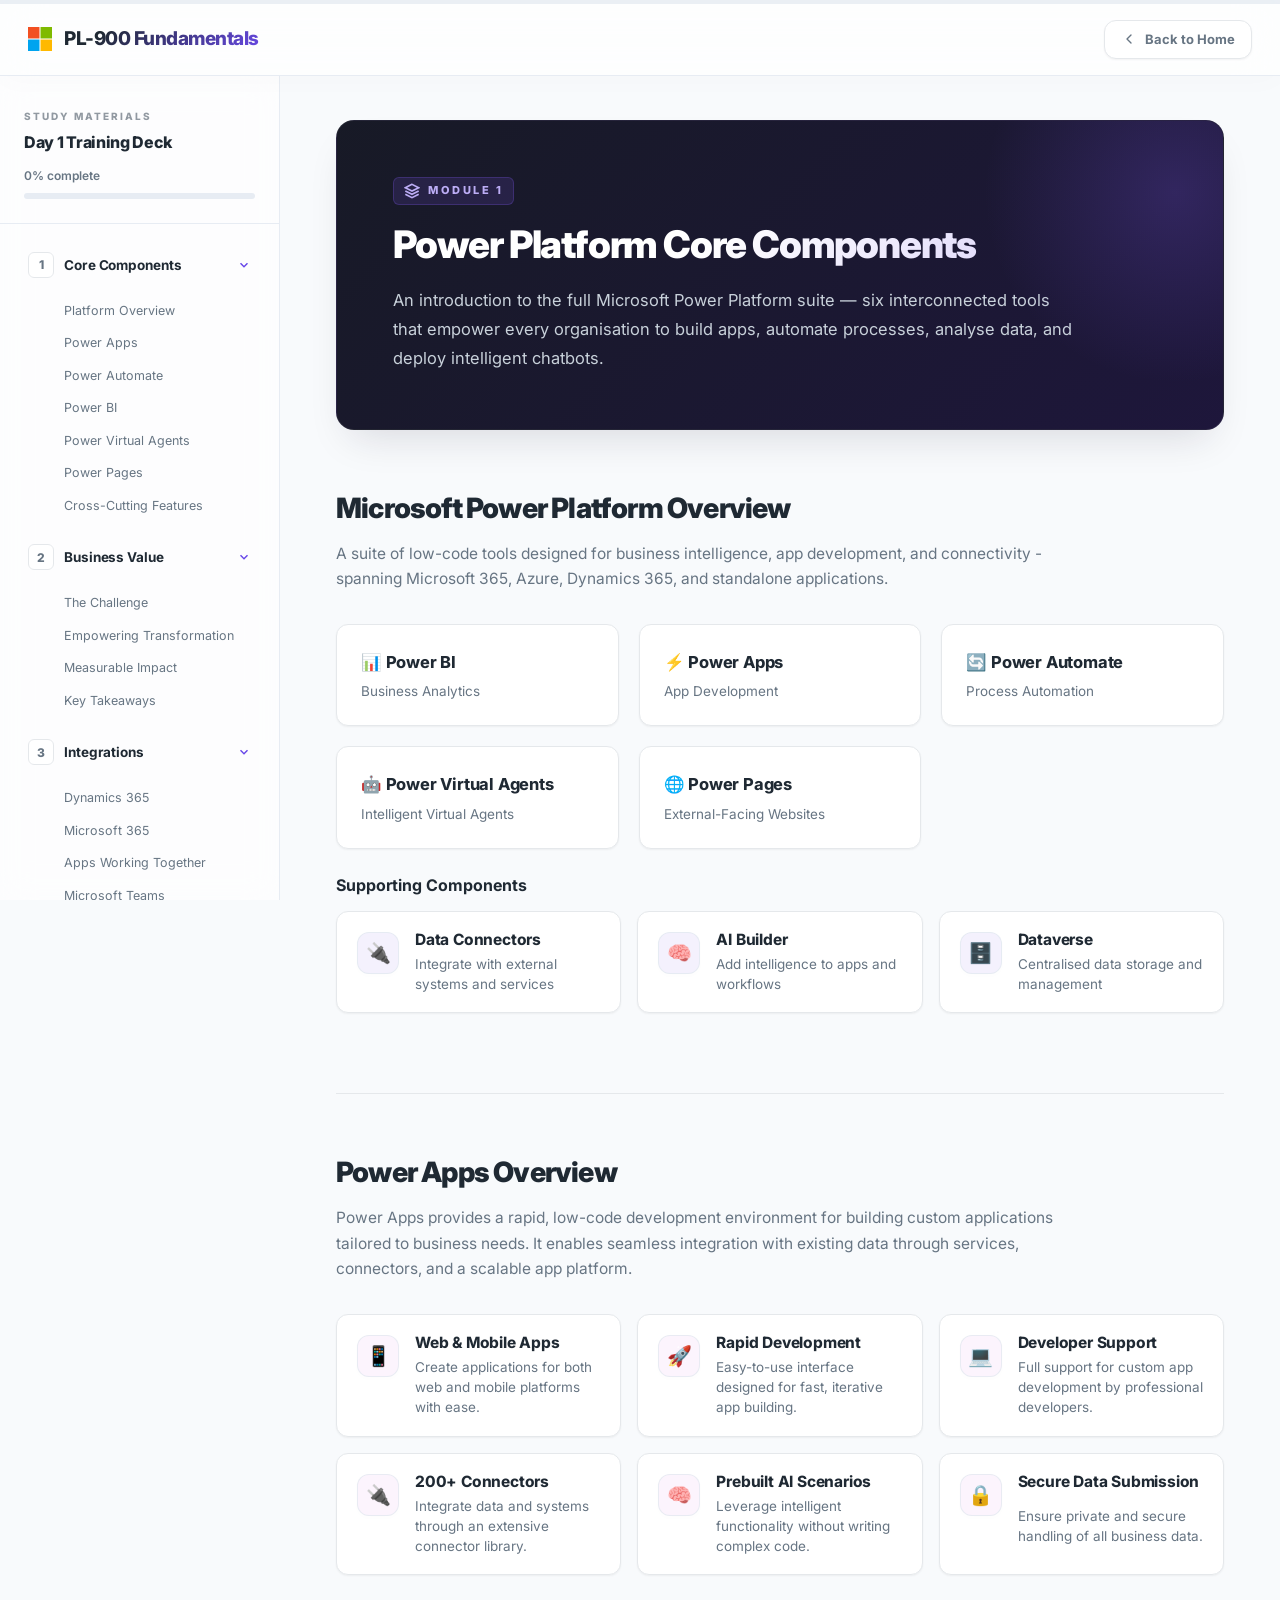
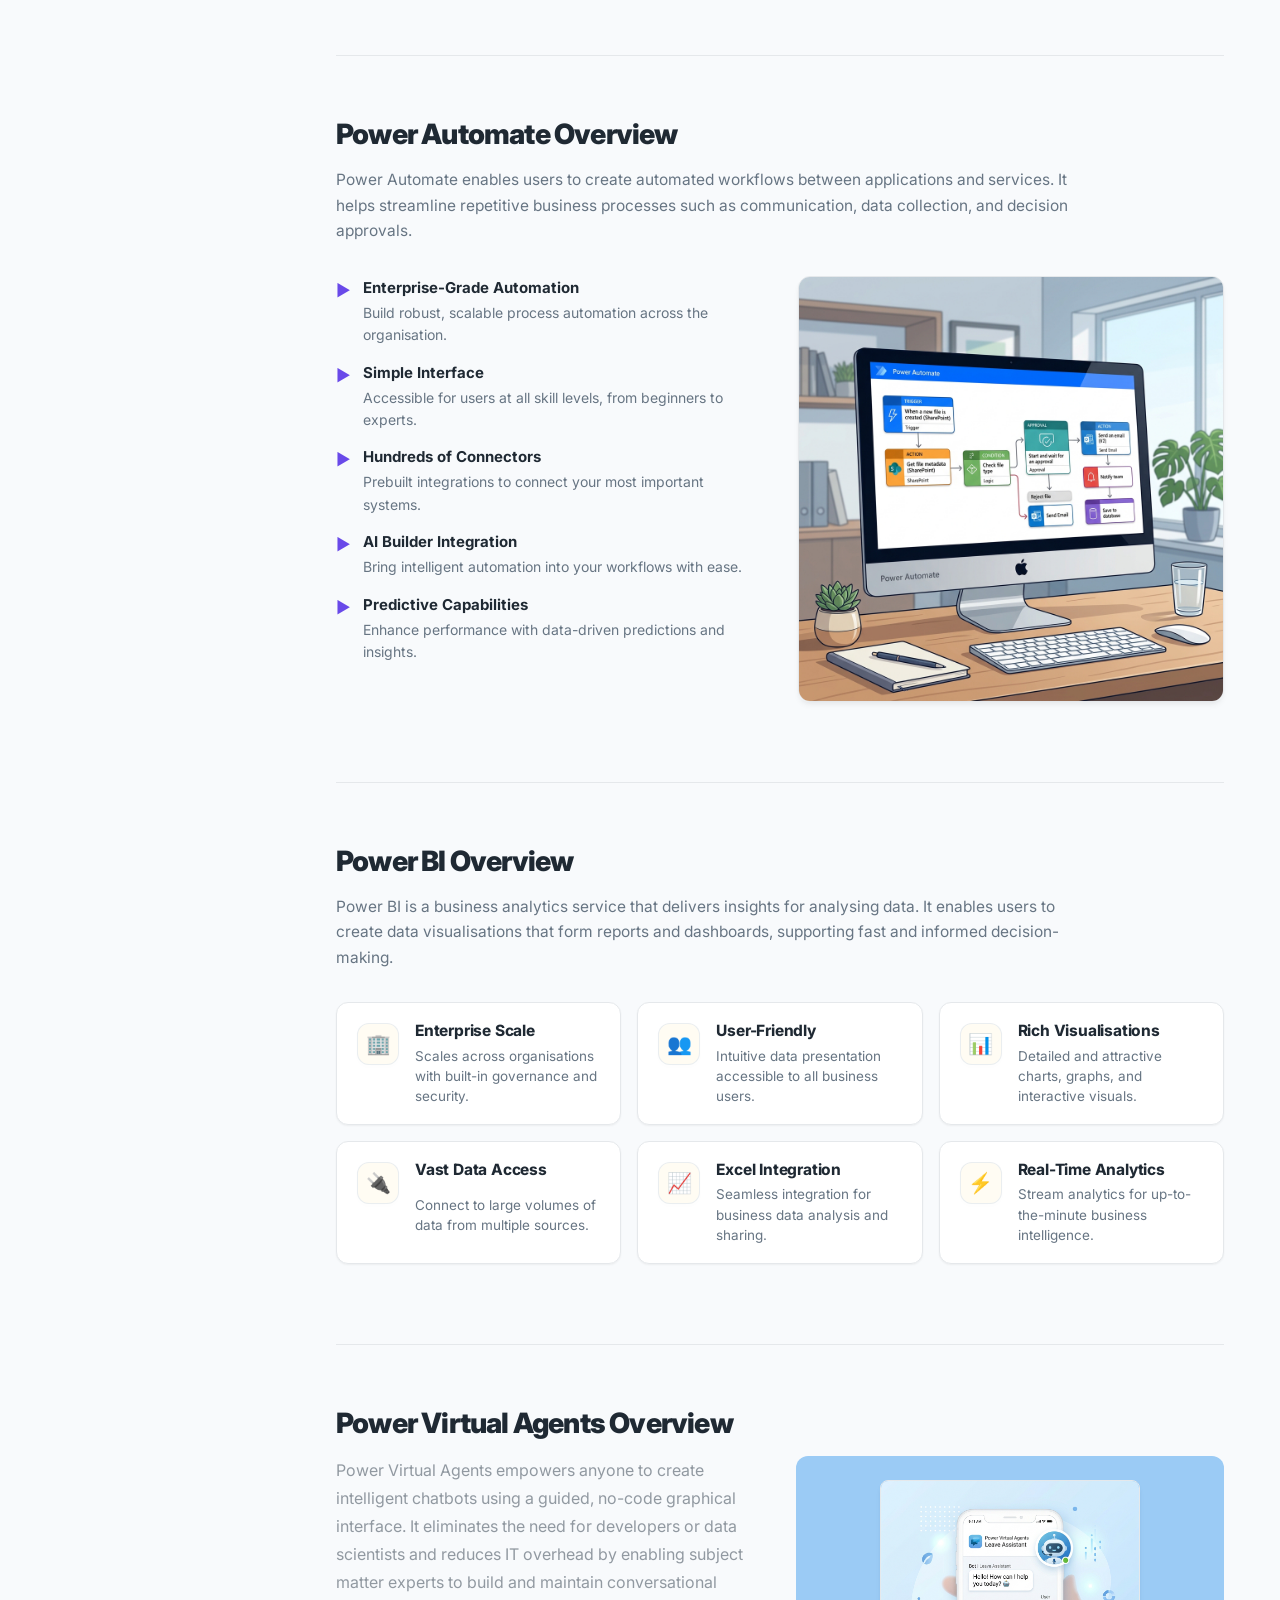
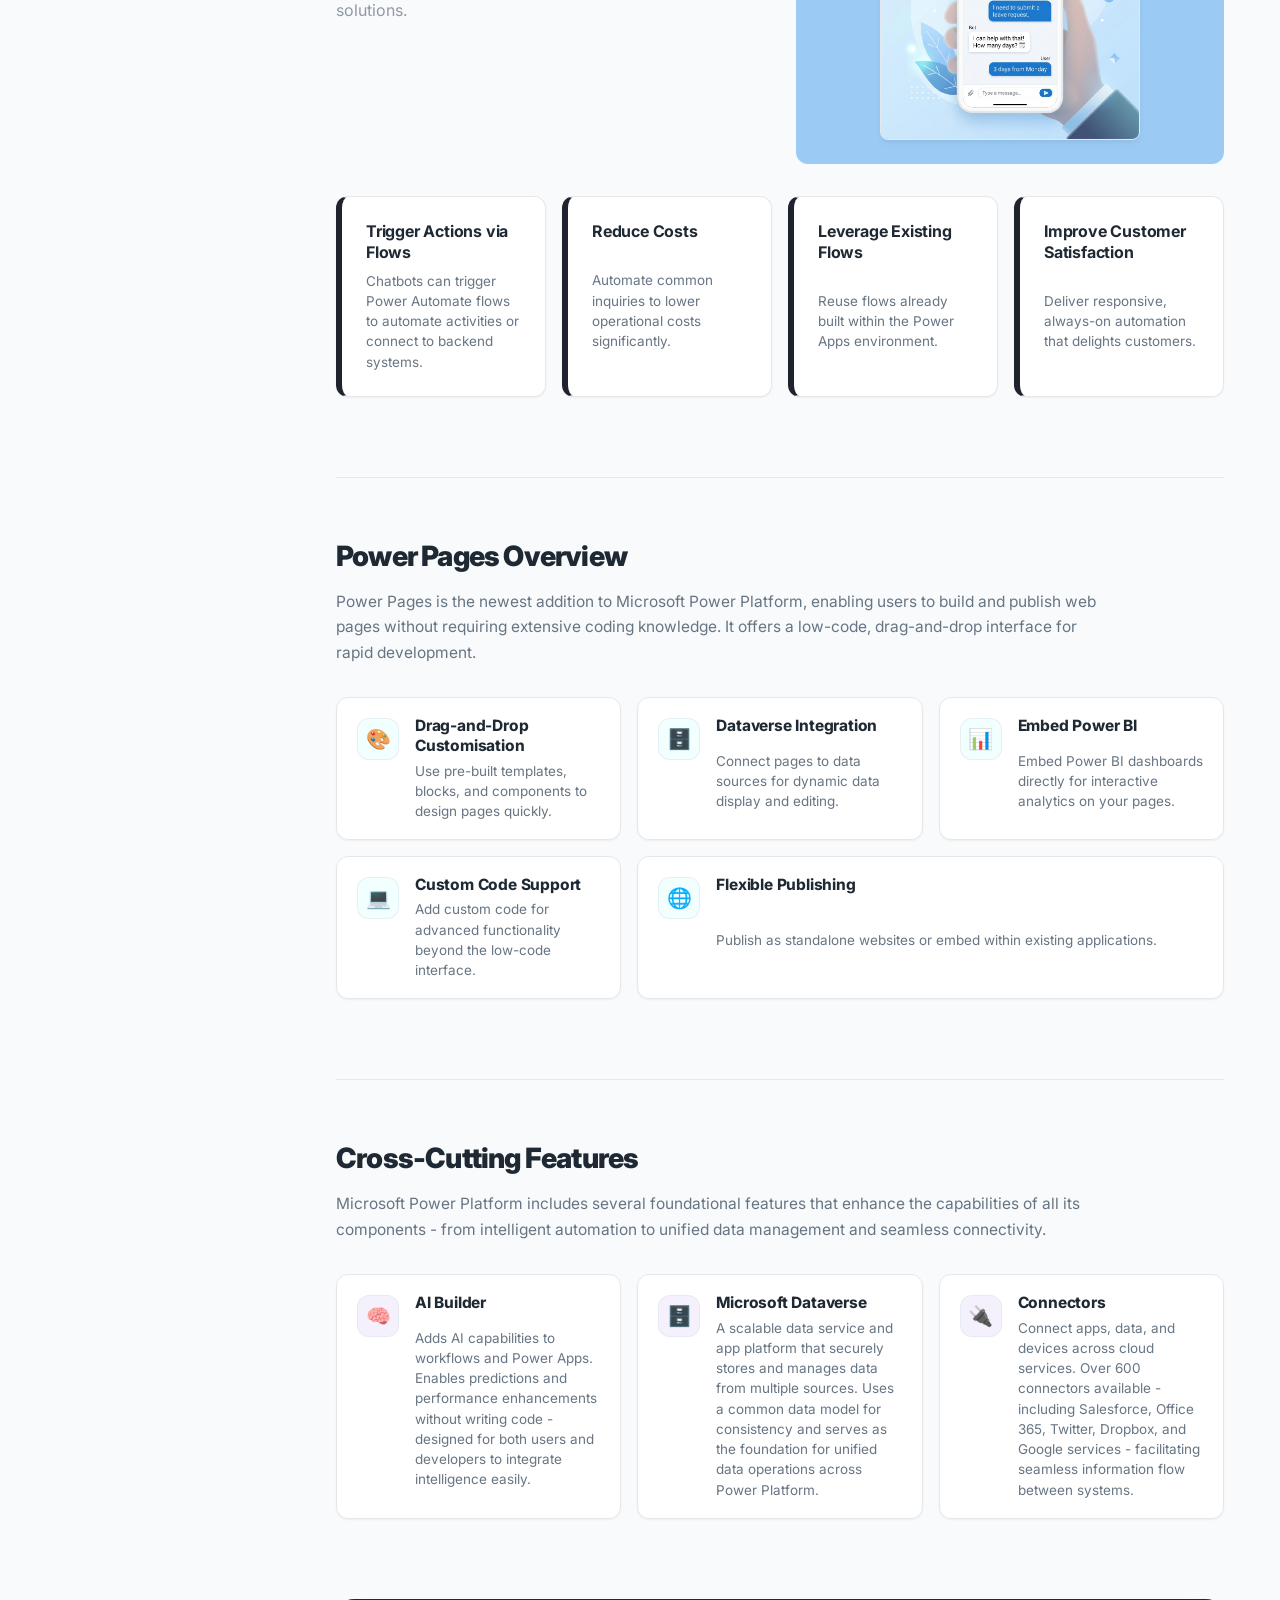
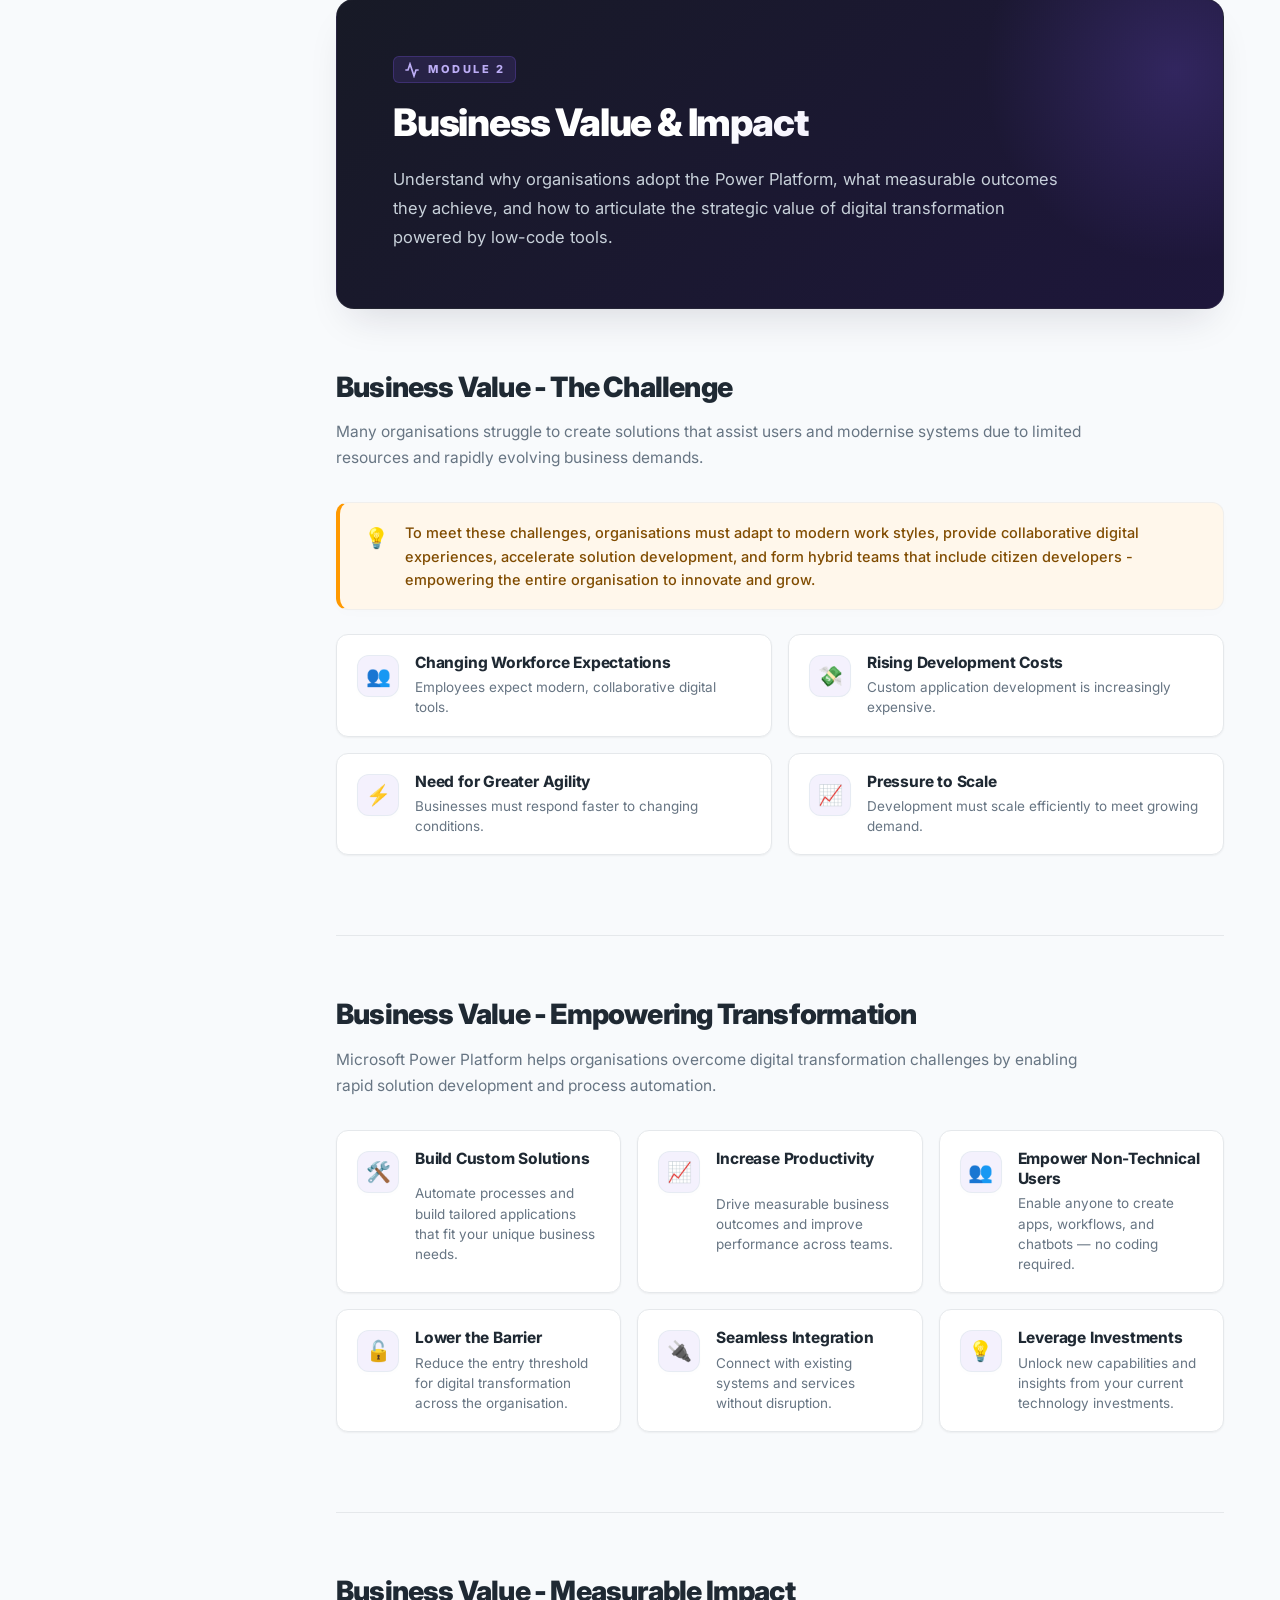
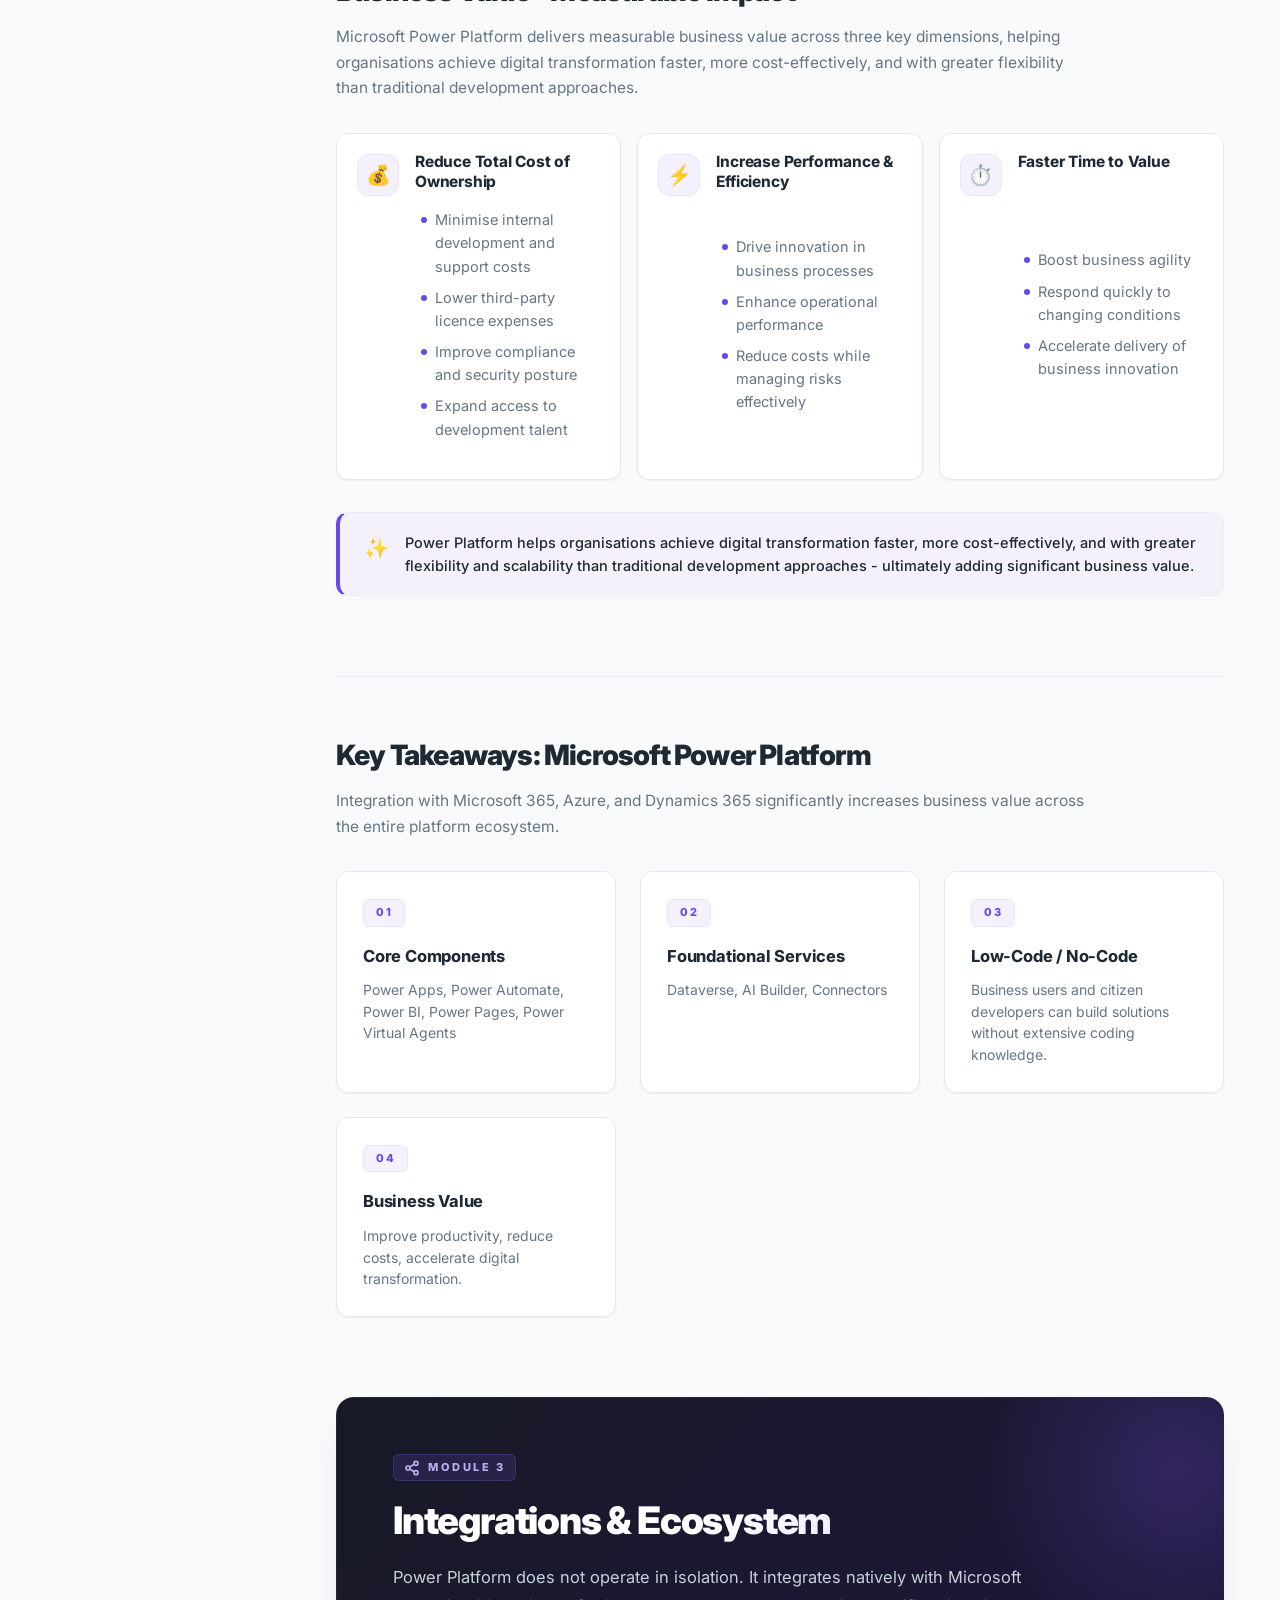
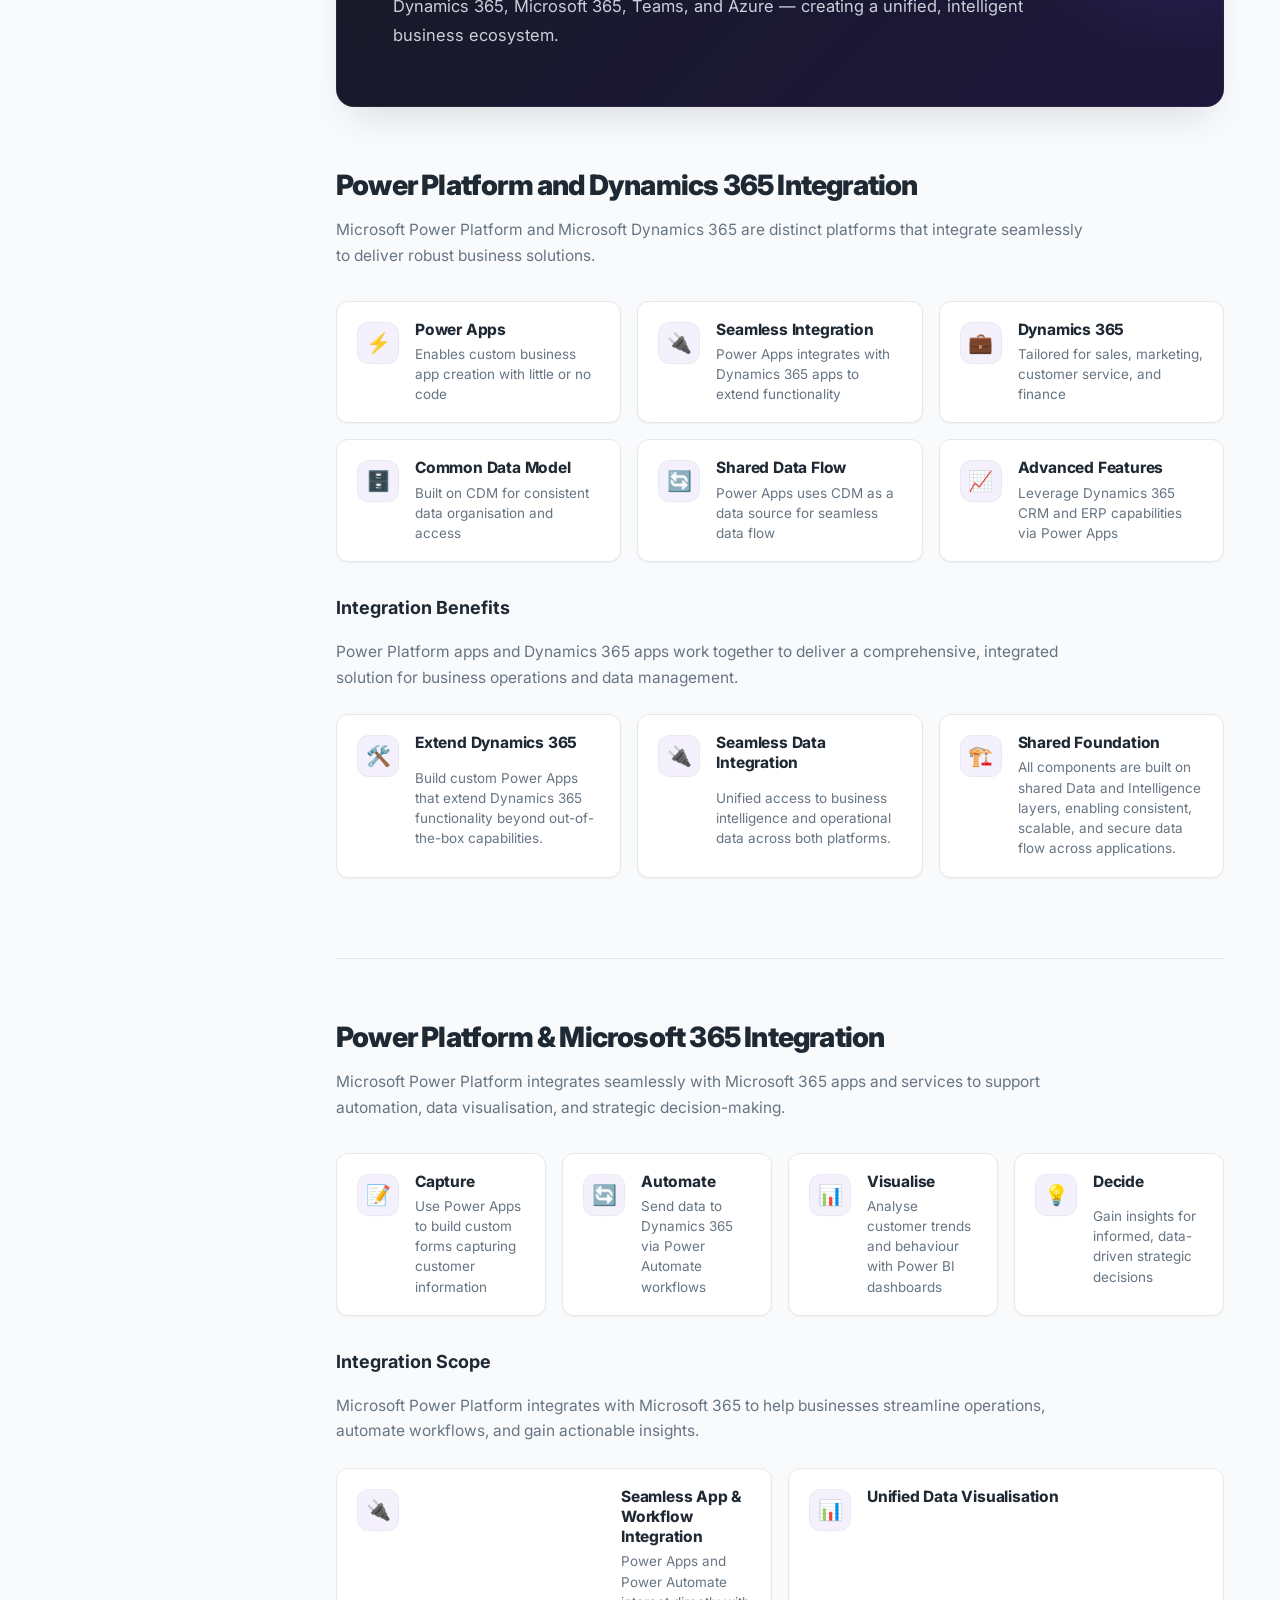
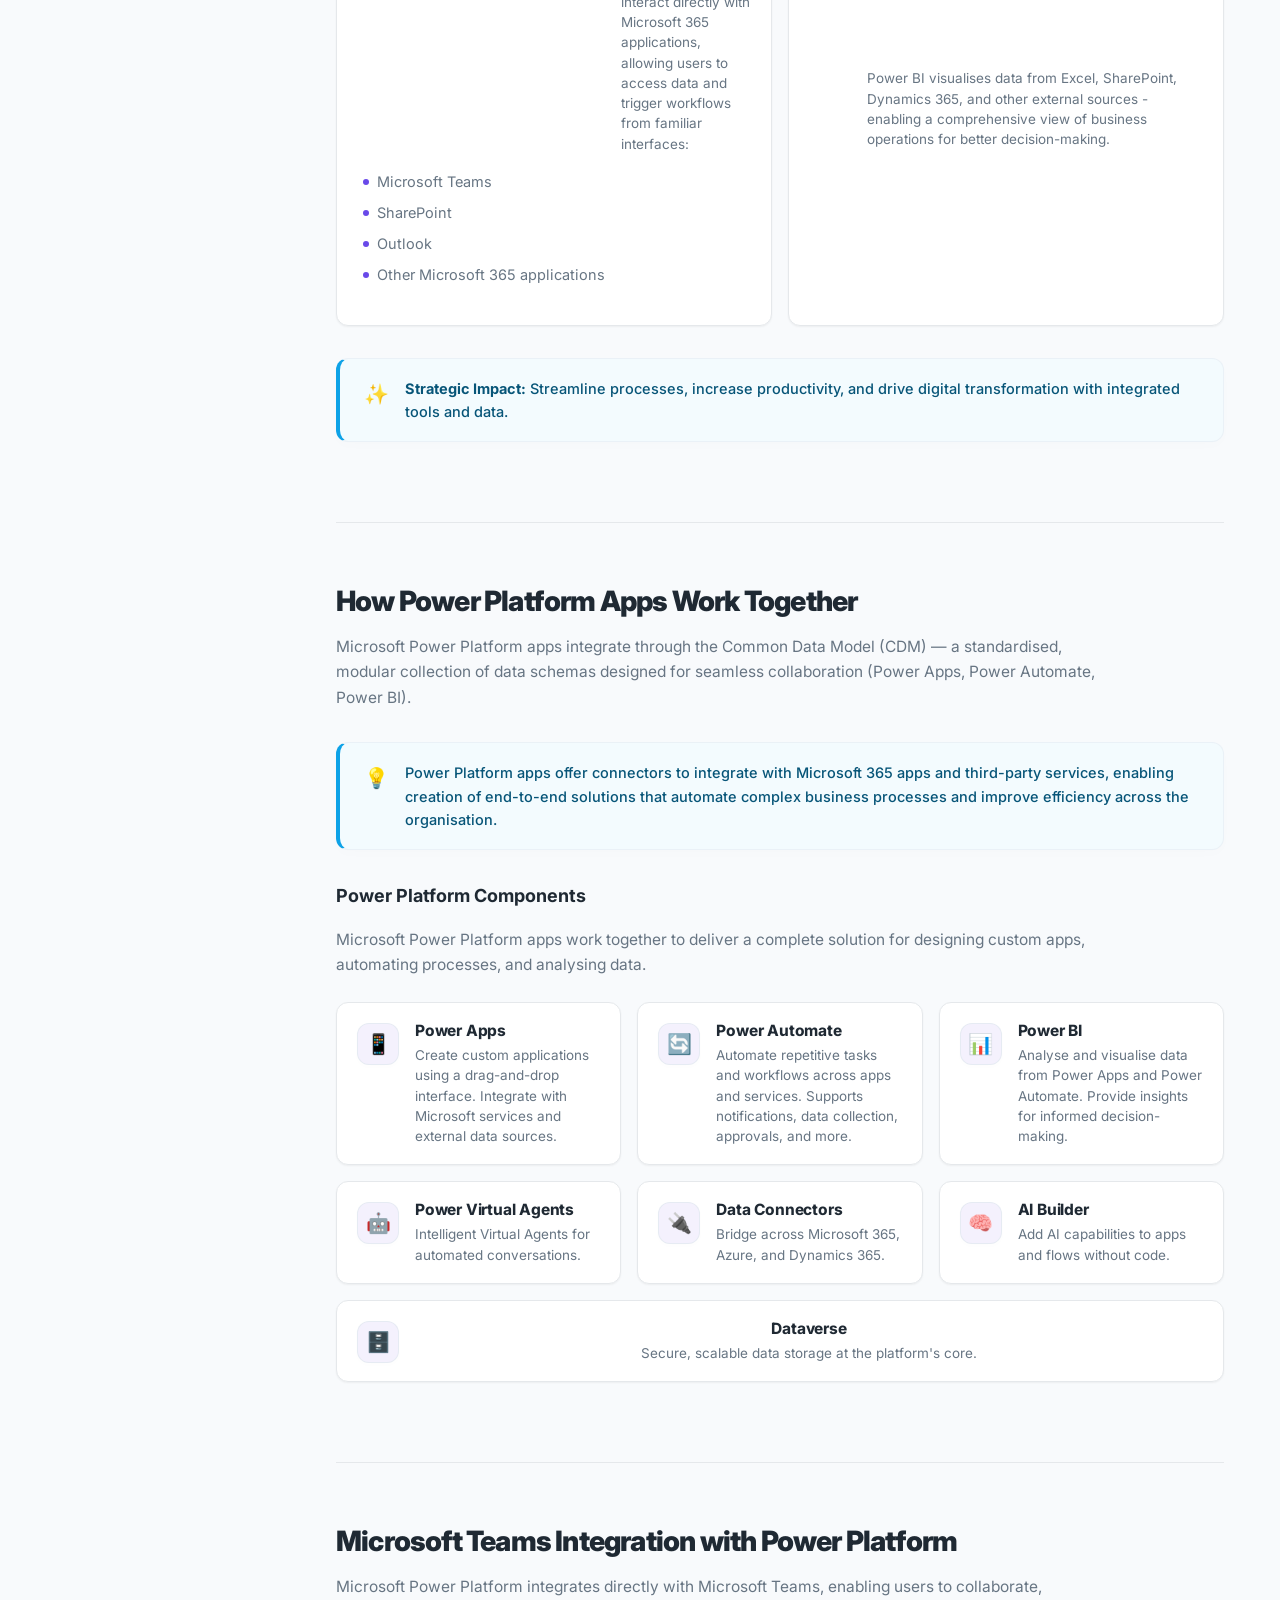
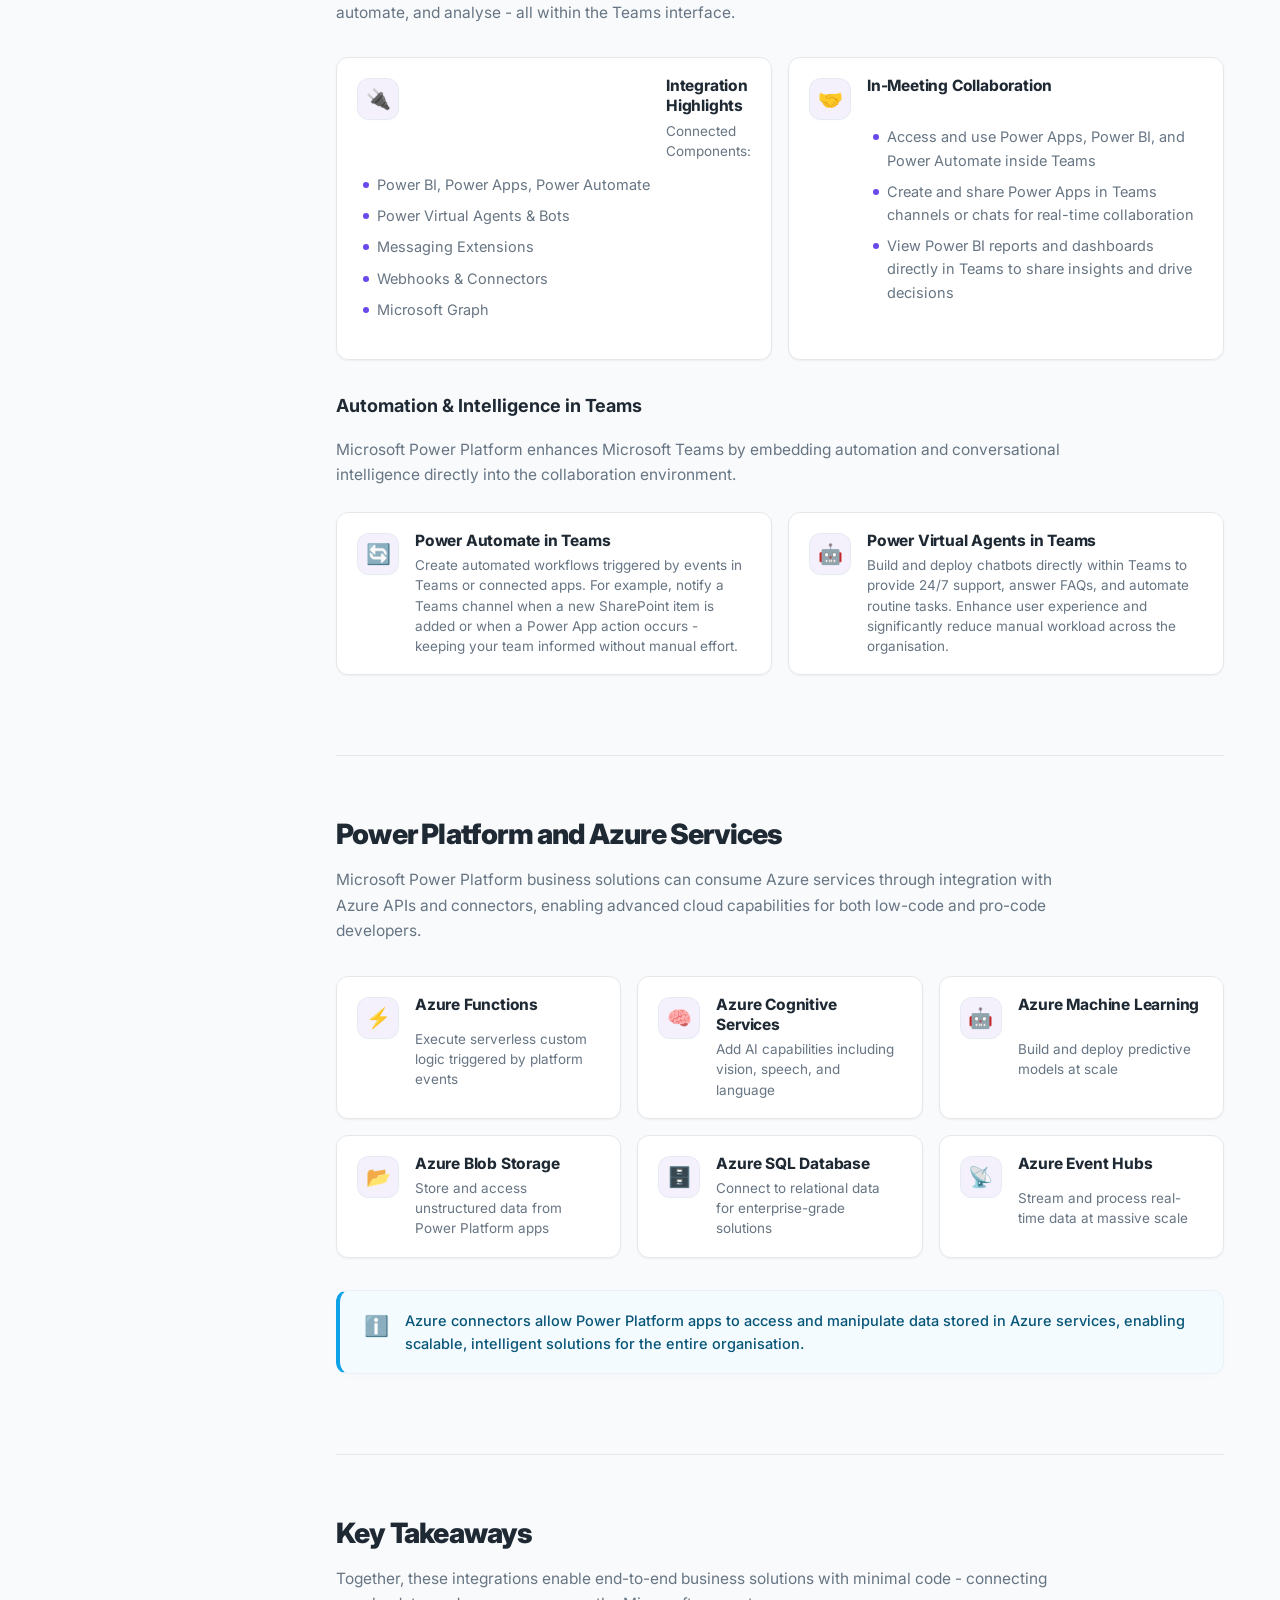
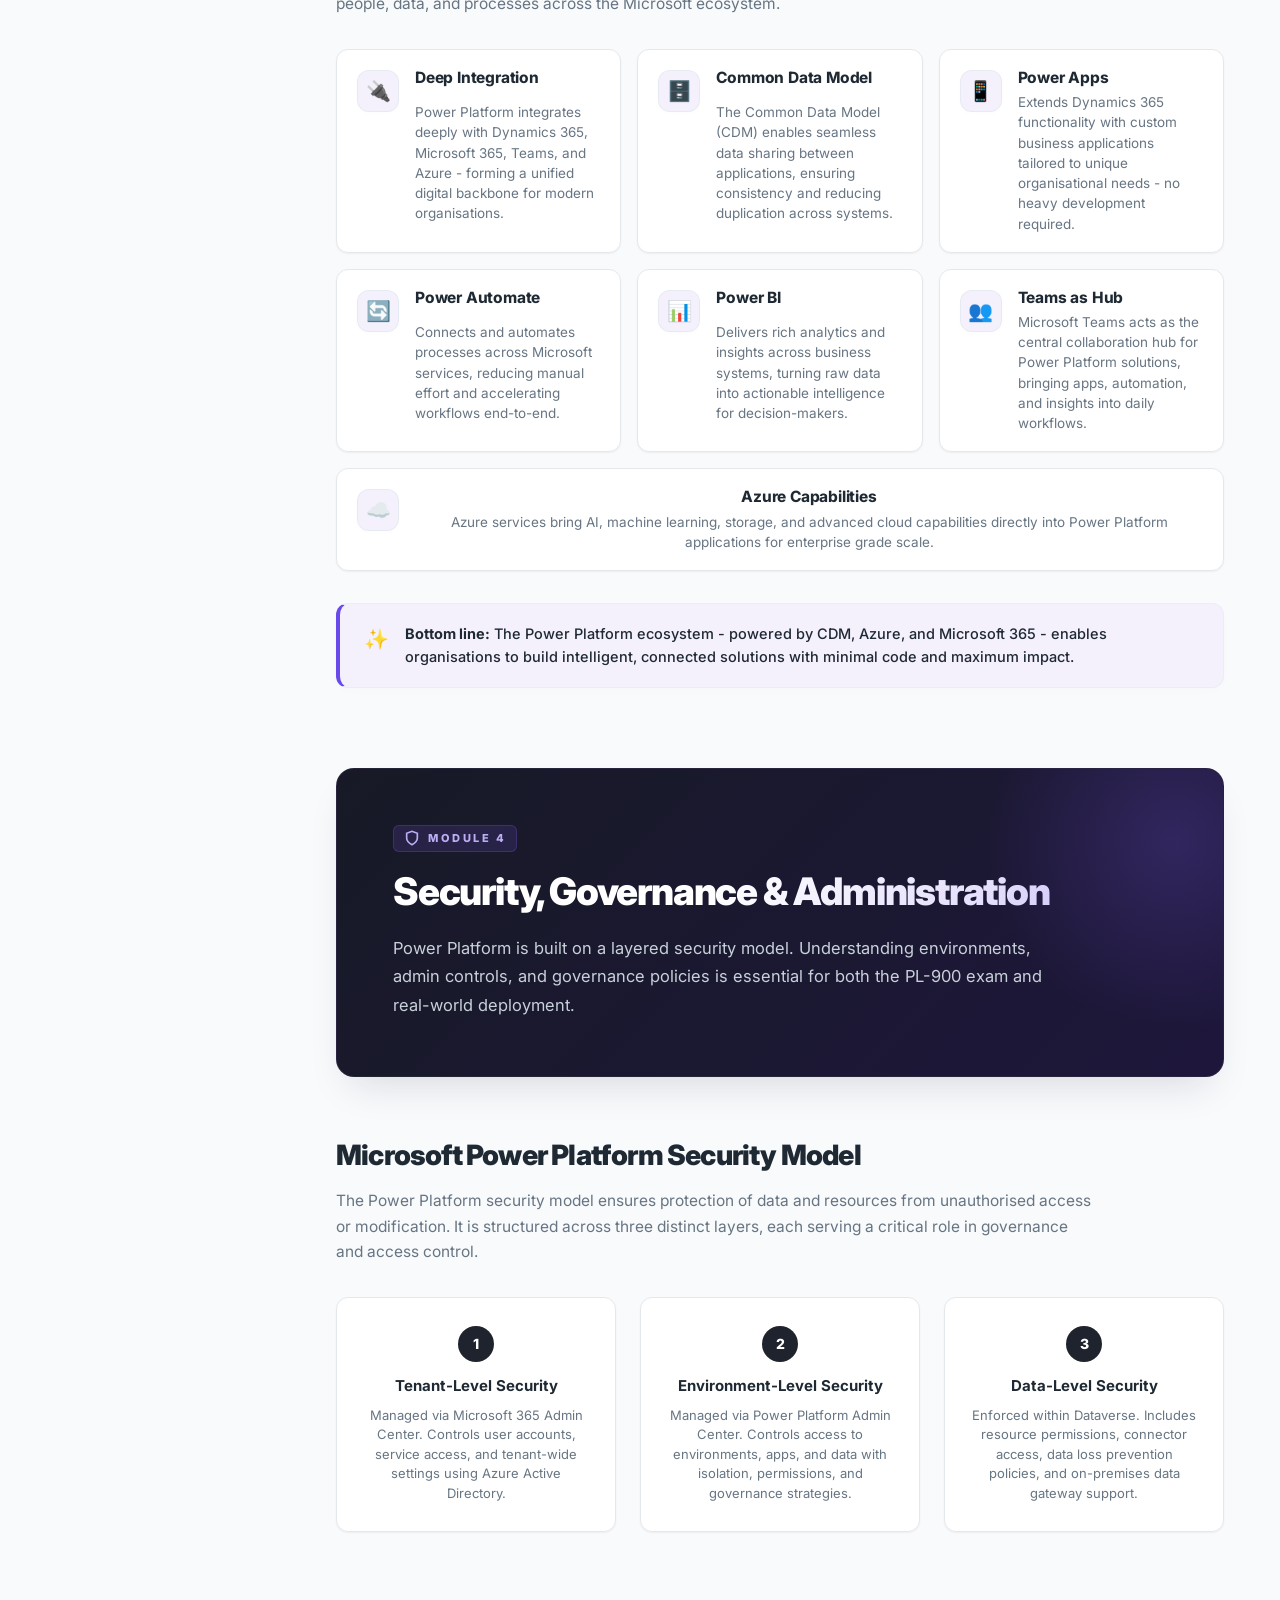
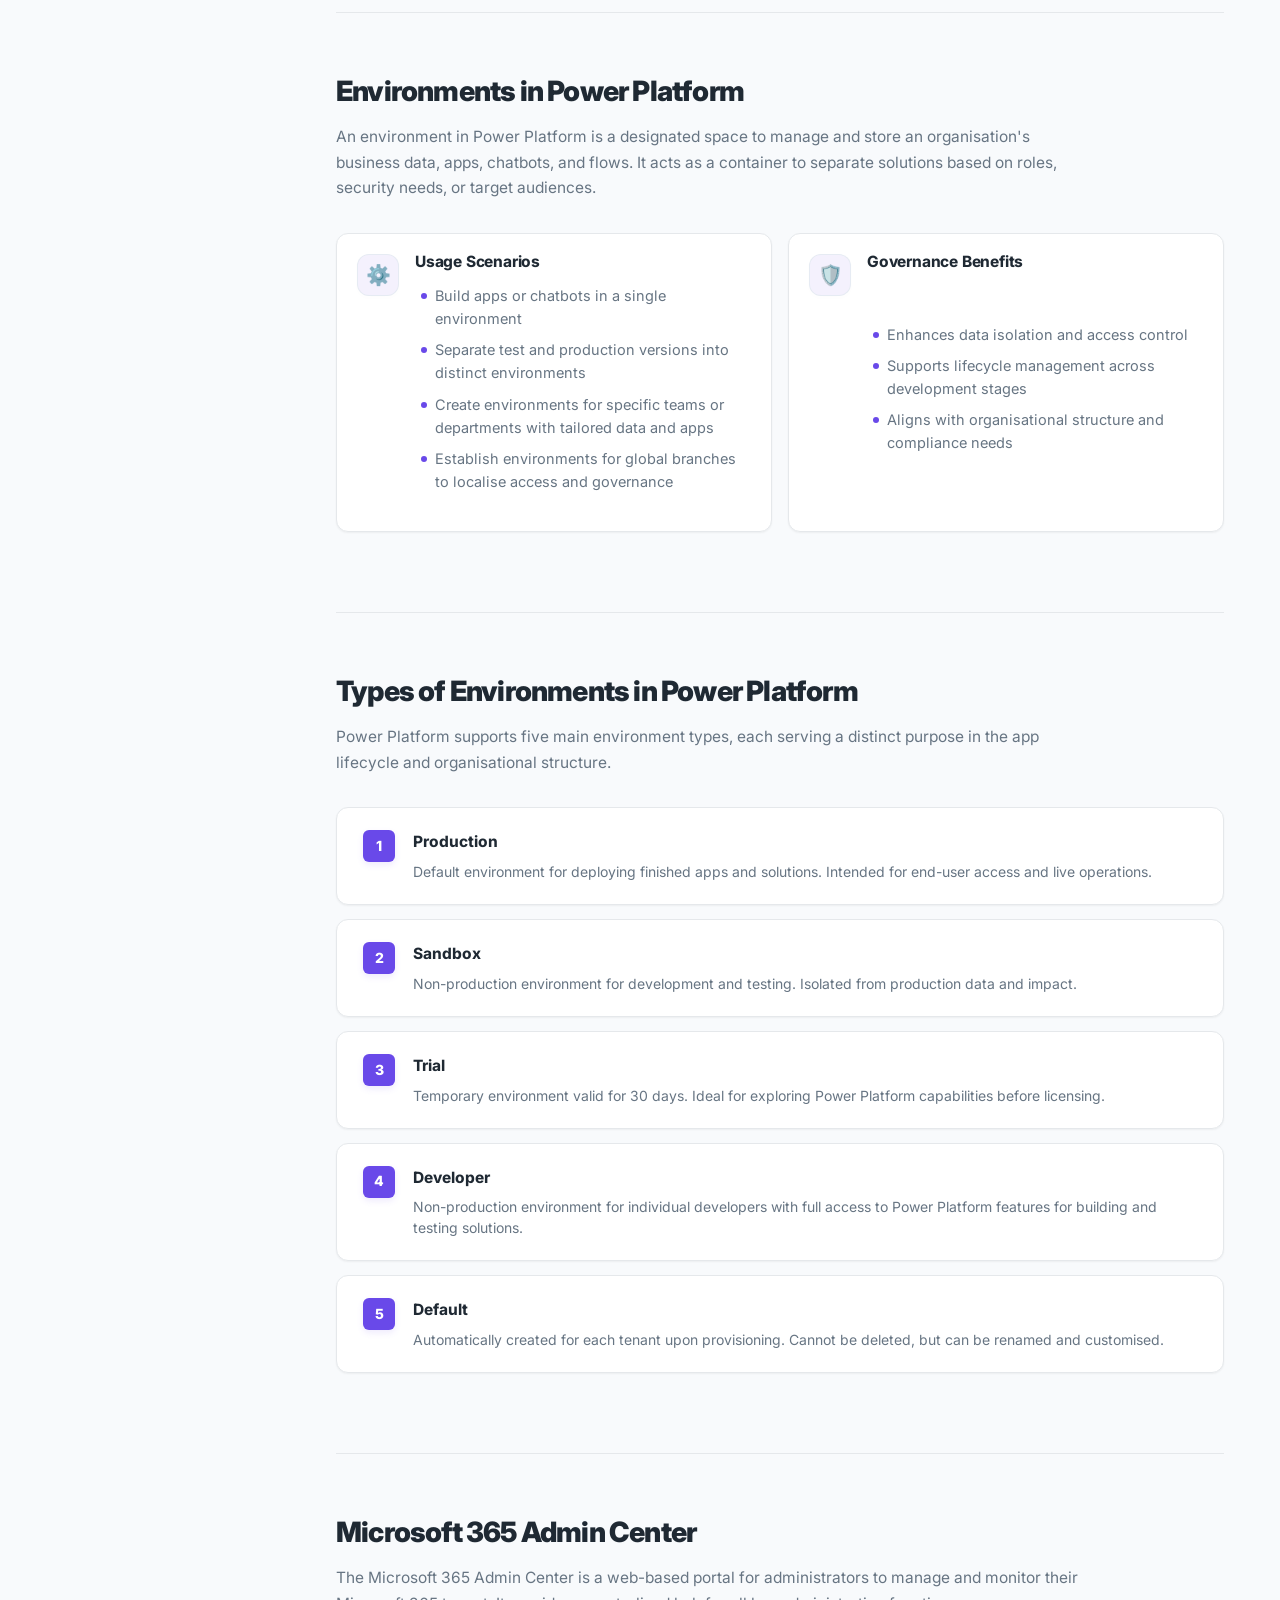
==== commit 0aab9b40: "feat: restore exact slide texts and align PVA overview cards" ====
--- a/PL 900 Materials/index.html
+++ b/PL 900 Materials/index.html
@@ -193,83 +193,98 @@
         <!-- ── Slide 1: Platform Overview ── -->
         <section id="m1-overview" class="module-section">
           <h2 class="section-title">Microsoft Power Platform Overview</h2>
-          <p class="section-subtitle">Microsoft Power Platform is a suite of low-code and no-code tools that empower users to build business solutions without deep technical expertise. All components share a common data foundation through Microsoft Dataverse.</p>
+          <p class="section-subtitle">A suite of low-code tools designed for business intelligence, app development, and connectivity - spanning Microsoft 365, Azure, Dynamics 365, and standalone applications.</p>
 
           <div class="platform-grid cols-3">
             <div class="platform-card">
+              <h3>📊 Power BI</h3>
+              <p>Business Analytics</p>
+            </div>
+            <div class="platform-card">
               <h3>⚡ Power Apps</h3>
-              <p>Build custom apps for web and mobile — no coding required.</p>
+              <p>App Development</p>
             </div>
             <div class="platform-card">
               <h3>🔄 Power Automate</h3>
-              <p>Automate repetitive workflows and business processes.</p>
-            </div>
-            <div class="platform-card">
-              <h3>📊 Power BI</h3>
-              <p>Visualise and analyse data with interactive dashboards and reports.</p>
+              <p>Process Automation</p>
             </div>
             <div class="platform-card">
               <h3>🤖 Power Virtual Agents</h3>
-              <p>Create intelligent chatbots without writing code.</p>
+              <p>Intelligent Virtual Agents</p>
             </div>
             <div class="platform-card">
               <h3>🌐 Power Pages</h3>
-              <p>Design and publish secure external-facing business websites.</p>
-            </div>
-            <div class="platform-card">
-              <h3>🧠 AI Builder</h3>
-              <p>Embed pre-built AI models into your apps and flows.</p>
-            </div>
-          </div>
-
-          <div class="callout info">
-            <span class="callout-icon">ℹ️</span>
-            <span>All Power Platform components share <strong>Microsoft Dataverse</strong> as their common data layer, enabling seamless data exchange across apps, flows, and reports.</span>
-          </div>
-        </section>
+              <p>External-Facing Websites</p>
+            </div>
+          </div>
+
+          <h3 style="font-size: 16px; font-weight: 700; color: var(--text-main); margin: 24px 0 12px;">Supporting Components</h3>
+          <div class="feature-grid cols-3">
+            <div class="feature-card">
+              <span class="feature-card-icon">🔌</span>
+              <h3>Data Connectors</h3>
+              <p>Integrate with external systems and services</p>
+            </div>
+            <div class="feature-card">
+              <span class="feature-card-icon">🧠</span>
+              <h3>AI Builder</h3>
+              <p>Add intelligence to apps and workflows</p>
+            </div>
+            <div class="feature-card">
+              <span class="feature-card-icon">🗄️</span>
+              <h3>Dataverse</h3>
+              <p>Centralised data storage and management</p>
+            </div>
+          </div>
+          </section>
 
         <hr class="section-divider">
 
         <!-- ── Slide 2: Power Apps ── -->
         <section id="m1-powerapps" class="module-section">
-          <h2 class="section-title">Power Apps</h2>
-          <p class="section-subtitle">Power Apps is a low-code development platform that enables anyone to build custom business applications — without writing traditional code. It connects to hundreds of data sources and services.</p>
-
-          <div class="feature-grid cols-2">
+          <h2 class="section-title">Power Apps Overview</h2>
+          <p class="section-subtitle">Power Apps provides a rapid, low-code development environment for building custom applications tailored to business needs. It enables seamless integration with existing data through services, connectors, and a scalable app platform.</p>
+
+          <div class="feature-grid cols-3">
             <div class="feature-card">
               <span class="feature-card-icon">📱</span>
-              <h3>Canvas Apps</h3>
-              <p>Build apps from a blank canvas — drag and drop UI elements and connect any data source. Highly flexible for custom experiences.</p>
-            </div>
-            <div class="feature-card">
-              <span class="feature-card-icon">🗃️</span>
-              <h3>Model-Driven Apps</h3>
-              <p>Automatically generate apps from your Dataverse data model. Best for complex business processes with defined data structures.</p>
-            </div>
-            <div class="feature-card">
-              <span class="feature-card-icon">🌐</span>
-              <h3>Power Pages</h3>
-              <p>Build external-facing websites connected to your business data — for customers, partners, and stakeholders.</p>
+              <h3>Web &amp; Mobile Apps</h3>
+              <p>Create applications for both web and mobile platforms with ease.</p>
+            </div>
+            <div class="feature-card">
+              <span class="feature-card-icon">🚀</span>
+              <h3>Rapid Development</h3>
+              <p>Easy-to-use interface designed for fast, iterative app building.</p>
+            </div>
+            <div class="feature-card">
+              <span class="feature-card-icon">💻</span>
+              <h3>Developer Support</h3>
+              <p>Full support for custom app development by professional developers.</p>
             </div>
             <div class="feature-card">
               <span class="feature-card-icon">🔌</span>
-              <h3>900+ Connectors</h3>
-              <p>Connect to SharePoint, Salesforce, SQL Server, Office 365, Azure, SAP, and hundreds more out of the box.</p>
-            </div>
-          </div>
-
-          <div class="callout success">
-            <span class="callout-icon">✅</span>
-            <span><strong>PL-900 Exam Tip:</strong> Know the difference between Canvas Apps (user designs the interface) and Model-Driven Apps (interface is generated from the data model).</span>
-          </div>
-        </section>
+              <h3>200+ Connectors</h3>
+              <p>Integrate data and systems through an extensive connector library.</p>
+            </div>
+            <div class="feature-card">
+              <span class="feature-card-icon">🧠</span>
+              <h3>Prebuilt AI Scenarios</h3>
+              <p>Leverage intelligent functionality without writing complex code.</p>
+            </div>
+            <div class="feature-card">
+              <span class="feature-card-icon">🔒</span>
+              <h3>Secure Data Submission</h3>
+              <p>Ensure private and secure handling of all business data.</p>
+            </div>
+          </div>
+          </section>
 
         <hr class="section-divider">
 
         <!-- ── Slide 3: Power Automate ── -->
         <section id="m1-automate" class="module-section">
-          <h2 class="section-title">Power Automate</h2>
-          <p class="section-subtitle">Power Automate enables users to create automated workflows between applications and services — eliminating manual, repetitive tasks and improving productivity across the organisation.</p>
+          <h2 class="section-title">Power Automate Overview</h2>
+          <p class="section-subtitle">Power Automate enables users to create automated workflows between applications and services. It helps streamline repetitive business processes such as communication, data collection, and decision approvals.</p>
 
           <div class="split-layout">
             <div>
@@ -277,36 +292,36 @@
                 <div class="arrow-list-item">
                   <span class="arrow-icon">▶</span>
                   <div>
-                    <h4>Automated Flows</h4>
-                    <p>Triggered automatically by events — e.g. a new email arrives, a file is uploaded, or a form is submitted.</p>
+                    <h4>Enterprise-Grade Automation</h4>
+                    <p>Build robust, scalable process automation across the organisation.</p>
                   </div>
                 </div>
                 <div class="arrow-list-item">
                   <span class="arrow-icon">▶</span>
                   <div>
-                    <h4>Instant Flows</h4>
-                    <p>Triggered manually by a user — via a button in an app, mobile device, or Microsoft Teams.</p>
+                    <h4>Simple Interface</h4>
+                    <p>Accessible for users at all skill levels, from beginners to experts.</p>
                   </div>
                 </div>
                 <div class="arrow-list-item">
                   <span class="arrow-icon">▶</span>
                   <div>
-                    <h4>Scheduled Flows</h4>
-                    <p>Run on a set schedule — daily reports, weekly data syncs, monthly reminders.</p>
+                    <h4>Hundreds of Connectors</h4>
+                    <p>Prebuilt integrations to connect your most important systems.</p>
                   </div>
                 </div>
                 <div class="arrow-list-item">
                   <span class="arrow-icon">▶</span>
                   <div>
-                    <h4>Business Process Flows</h4>
-                    <p>Guide users through a sequence of steps to ensure consistent execution of multi-stage processes.</p>
+                    <h4>AI Builder Integration</h4>
+                    <p>Bring intelligent automation into your workflows with ease.</p>
                   </div>
                 </div>
                 <div class="arrow-list-item">
                   <span class="arrow-icon">▶</span>
                   <div>
-                    <h4>Desktop Flows (RPA)</h4>
-                    <p>Automate legacy applications and desktop tasks using Robotic Process Automation (UI automation).</p>
+                    <h4>Predictive Capabilities</h4>
+                    <p>Enhance performance with data-driven predictions and insights.</p>
                   </div>
                 </div>
               </div>
@@ -315,112 +330,81 @@
               <img src="power_automate_workflow.png" alt="Power Automate workflow diagram on a monitor" class="content-image" style="margin:0; max-width:100%;">
             </div>
           </div>
-
-          <div class="callout success">
-            <span class="callout-icon">✅</span>
-            <span><strong>PL-900 Exam Tip:</strong> Power Automate supports both <strong>Cloud Flows</strong> (API-based automation) and <strong>Desktop Flows</strong> (UI-based RPA). Know when each is used.</span>
-          </div>
-        </section>
+          </section>
 
         <hr class="section-divider">
 
         <!-- ── Slide 4: Power BI ── -->
         <section id="m1-powerbi" class="module-section">
-          <h2 class="section-title">Power BI</h2>
-          <p class="section-subtitle">Power BI is Microsoft's business analytics service. It turns raw data into meaningful interactive visualisations and reports that help organisations make data-driven decisions.</p>
-
-          <div class="flow-steps">
-            <div class="flow-step">
-              <span class="flow-step-icon">📥</span>
-              <h4>Connect</h4>
-              <p>Connect to hundreds of data sources — Excel, SQL, cloud services, APIs</p>
-            </div>
-            <div class="flow-step">
-              <span class="flow-step-icon">🔧</span>
-              <h4>Transform</h4>
-              <p>Clean and shape data with Power Query before loading</p>
-            </div>
-            <div class="flow-step">
-              <span class="flow-step-icon">📊</span>
-              <h4>Visualise</h4>
-              <p>Create interactive charts, maps, tables, and dashboards</p>
-            </div>
-            <div class="flow-step">
-              <span class="flow-step-icon">🔗</span>
-              <h4>Share</h4>
-              <p>Publish and share reports via Power BI Service or embed in apps</p>
-            </div>
-          </div>
-
-          <div class="feature-grid cols-2">
-            <div class="feature-card">
-              <span class="feature-card-icon">🖥️</span>
-              <h3>Power BI Desktop</h3>
-              <p>Free Windows application for building and designing reports with full modelling capabilities.</p>
-            </div>
-            <div class="feature-card">
-              <span class="feature-card-icon">☁️</span>
-              <h3>Power BI Service</h3>
-              <p>Cloud-based platform for publishing, sharing, and collaborating on reports and dashboards.</p>
-            </div>
-            <div class="feature-card">
-              <span class="feature-card-icon">📱</span>
-              <h3>Power BI Mobile</h3>
-              <p>Access and interact with your dashboards and reports from iOS and Android devices.</p>
-            </div>
-            <div class="feature-card">
-              <span class="feature-card-icon">🧩</span>
-              <h3>Power BI Embedded</h3>
-              <p>Embed interactive visuals directly into custom applications and websites for end-users.</p>
-            </div>
-          </div>
-
-          <div class="callout success">
-            <span class="callout-icon">✅</span>
-            <span><strong>PL-900 Exam Tip:</strong> Understand the three Power BI tools — <strong>Desktop</strong> (authoring), <strong>Service</strong> (publishing/sharing), and <strong>Mobile</strong> (viewing). Know that data modelling happens in Desktop.</span>
-          </div>
-        </section>
+          <h2 class="section-title">Power BI Overview</h2>
+          <p class="section-subtitle">Power BI is a business analytics service that delivers insights for analysing data. It enables users to create data visualisations that form reports and dashboards, supporting fast and informed decision-making.</p>
+
+          <div class="feature-grid cols-3">
+            <div class="feature-card">
+              <span class="feature-card-icon">🏢</span>
+              <h3>Enterprise Scale</h3>
+              <p>Scales across organisations with built-in governance and security.</p>
+            </div>
+            <div class="feature-card">
+              <span class="feature-card-icon">👥</span>
+              <h3>User-Friendly</h3>
+              <p>Intuitive data presentation accessible to all business users.</p>
+            </div>
+            <div class="feature-card">
+              <span class="feature-card-icon">📊</span>
+              <h3>Rich Visualisations</h3>
+              <p>Detailed and attractive charts, graphs, and interactive visuals.</p>
+            </div>
+            <div class="feature-card">
+              <span class="feature-card-icon">🔌</span>
+              <h3>Vast Data Access</h3>
+              <p>Connect to large volumes of data from multiple sources.</p>
+            </div>
+            <div class="feature-card">
+              <span class="feature-card-icon">📈</span>
+              <h3>Excel Integration</h3>
+              <p>Seamless integration for business data analysis and sharing.</p>
+            </div>
+            <div class="feature-card">
+              <span class="feature-card-icon">⚡</span>
+              <h3>Real-Time Analytics</h3>
+              <p>Stream analytics for up-to-the-minute business intelligence.</p>
+            </div>
+          </div>
+          </section>
 
         <hr class="section-divider">
 
         <!-- ── Slide 5: Power Virtual Agents ── -->
         <section id="m1-pva" class="module-section">
-          <h2 class="section-title">Power Virtual Agents</h2>
-          <p class="section-subtitle">Power Virtual Agents (PVA) allows anyone to create intelligent, AI-powered chatbots without code. Bots can be deployed across Microsoft Teams, websites, and other channels to automate customer and employee support.</p>
-
-          <div class="split-layout img-left">
-            <div class="split-image">
-              <img src="power_virtual_agents_chat.png" alt="Power Virtual Agents chatbot conversation on smartphone" style="width:100%; border-radius:12px; border:1px solid var(--neutral-border); box-shadow: var(--shadow-md);">
-            </div>
-            <div>
-              <div class="feature-grid" style="grid-template-columns:1fr; gap:14px;">
-                <div class="feature-card">
-                  <span class="feature-card-icon">💬</span>
-                  <h3>No-Code Bot Creation</h3>
-                  <p>Build bots using a guided graphical interface — define topics, questions, and responses without any code.</p>
-                </div>
-                <div class="feature-card">
-                  <span class="feature-card-icon">🔗</span>
-                  <h3>Integrate with Power Automate</h3>
-                  <p>Trigger automated workflows from within chatbot conversations — e.g. submit a leave request, fetch an order status.</p>
-                </div>
-                <div class="feature-card">
-                  <span class="feature-card-icon">📡</span>
-                  <h3>Multi-Channel Deployment</h3>
-                  <p>Deploy bots on Microsoft Teams, websites, Facebook Messenger, and other channels from one interface.</p>
-                </div>
-                <div class="feature-card">
-                  <span class="feature-card-icon">📈</span>
-                  <h3>Built-in Analytics</h3>
-                  <p>Monitor bot performance with conversation rate, resolution rate, and escalation metrics.</p>
-                </div>
-              </div>
-            </div>
-          </div>
-
-          <div class="callout success">
-            <span class="callout-icon">✅</span>
-            <span><strong>PL-900 Exam Tip:</strong> PVA bots can hand off to human agents when needed. They use <strong>Topics</strong> (conversation flows) and <strong>Entities</strong> (extracted information) to manage conversations.</span>
+          <h2 class="section-title">Power Virtual Agents Overview</h2>
+          
+          <div class="split-layout" style="margin-bottom: 32px; gap: 32px;">
+            <div style="display: flex; align-items: center;">
+              <p style="font-size: 16px; color: var(--text-light); line-height: 1.75; margin: 0;">Power Virtual Agents empowers anyone to create intelligent chatbots using a guided, no-code graphical interface. It eliminates the need for developers or data scientists and reduces IT overhead by enabling subject matter experts to build and maintain conversational solutions.</p>
+            </div>
+            <div class="split-image" style="background: #9bcbf5; padding: 24px; border-radius: 12px; display: flex; align-items: center; justify-content: center; min-height: 300px; flex-shrink: 0;">
+              <img src="power_virtual_agents_chat.png" alt="Power Virtual Agents chatbot conversation on smartphone" style="max-height: 260px; width: auto; object-fit: contain; border-radius: 8px;">
+            </div>
+          </div>
+
+          <div class="feature-grid cols-4">
+            <div class="feature-card no-icon">
+              <h3>Trigger Actions via Flows</h3>
+              <p>Chatbots can trigger Power Automate flows to automate activities or connect to backend systems.</p>
+            </div>
+            <div class="feature-card no-icon">
+              <h3>Reduce Costs</h3>
+              <p>Automate common inquiries to lower operational costs significantly.</p>
+            </div>
+            <div class="feature-card no-icon">
+              <h3>Leverage Existing Flows</h3>
+              <p>Reuse flows already built within the Power Apps environment.</p>
+            </div>
+            <div class="feature-card no-icon">
+              <h3>Improve Customer Satisfaction</h3>
+              <p>Deliver responsive, always-on automation that delights customers.</p>
+            </div>
           </div>
         </section>
 
@@ -428,83 +412,63 @@
 
         <!-- ── Slide 6: Power Pages ── -->
         <section id="m1-powerpages" class="module-section">
-          <h2 class="section-title">Power Pages</h2>
-          <p class="section-subtitle">Power Pages is a secure, enterprise-grade, low-code SaaS platform for creating, hosting, and administering modern external-facing business websites — accessible to users outside your organisation.</p>
-
-          <div class="icon-list">
-            <div class="icon-list-item">
-              <div class="icon-circle">🌐</div>
-              <div>
-                <h4>External Business Websites</h4>
-                <p>Create portals for customers, partners, suppliers, and job applicants without managing infrastructure.</p>
-              </div>
-            </div>
-            <div class="icon-list-item">
-              <div class="icon-circle">🔒</div>
-              <div>
-                <h4>Secure Data Access</h4>
-                <p>Control what external users can see and do using table permissions and web roles — powered by Dataverse.</p>
-              </div>
-            </div>
-            <div class="icon-list-item">
-              <div class="icon-circle">🎨</div>
-              <div>
-                <h4>Design Studio</h4>
-                <p>Use the visual page editor to design professional layouts with pre-built sections, forms, and lists.</p>
-              </div>
-            </div>
-            <div class="icon-list-item">
-              <div class="icon-circle">📋</div>
-              <div>
-                <h4>Form Submissions</h4>
-                <p>Collect data from external users directly into Dataverse tables via web forms — fully governed.</p>
-              </div>
-            </div>
-            <div class="icon-list-item">
-              <div class="icon-circle">🤖</div>
-              <div>
-                <h4>AI & Copilot Integration</h4>
-                <p>Use Copilot to generate site content, images, and chatbot experiences directly within Power Pages.</p>
-              </div>
-            </div>
-          </div>
-
-          <div class="callout info">
-            <span class="callout-icon">ℹ️</span>
-            <span>Power Pages was formerly known as <strong>Power Apps Portals</strong>. The PL-900 exam may reference either name — both refer to the same capability.</span>
-          </div>
-        </section>
+          <h2 class="section-title">Power Pages Overview</h2>
+          <p class="section-subtitle">Power Pages is the newest addition to Microsoft Power Platform, enabling users to build and publish web pages without requiring extensive coding knowledge. It offers a low-code, drag-and-drop interface for rapid development.</p>
+
+          <div class="feature-grid cols-3">
+            <div class="feature-card">
+              <span class="feature-card-icon">🎨</span>
+              <h3>Drag-and-Drop Customisation</h3>
+              <p>Use pre-built templates, blocks, and components to design pages quickly.</p>
+            </div>
+            <div class="feature-card">
+              <span class="feature-card-icon">🗄️</span>
+              <h3>Dataverse Integration</h3>
+              <p>Connect pages to data sources for dynamic data display and editing.</p>
+            </div>
+            <div class="feature-card">
+              <span class="feature-card-icon">📊</span>
+              <h3>Embed Power BI</h3>
+              <p>Embed Power BI dashboards directly for interactive analytics on your pages.</p>
+            </div>
+            <div class="feature-card">
+              <span class="feature-card-icon">💻</span>
+              <h3>Custom Code Support</h3>
+              <p>Add custom code for advanced functionality beyond the low-code interface.</p>
+            </div>
+            <div class="feature-card" style="grid-column: span 2;">
+              <span class="feature-card-icon">🌐</span>
+              <h3>Flexible Publishing</h3>
+              <p>Publish as standalone websites or embed within existing applications.</p>
+            </div>
+          </div>
+          </section>
 
         <hr class="section-divider">
 
         <!-- ── Slide 7: Cross-Cutting Features ── -->
         <section id="m1-crosscutting" class="module-section">
           <h2 class="section-title">Cross-Cutting Features</h2>
-          <p class="section-subtitle">These foundational capabilities run across all Power Platform components, enabling AI, connectivity, and data management from a single unified layer.</p>
+          <p class="section-subtitle">Microsoft Power Platform includes several foundational features that enhance the capabilities of all its components - from intelligent automation to unified data management and seamless connectivity.</p>
 
           <div class="feature-grid cols-3">
             <div class="feature-card">
               <span class="feature-card-icon">🧠</span>
               <h3>AI Builder</h3>
-              <p>Pre-built and custom AI models that can be embedded in Power Apps and Power Automate — including document processing, object detection, text classification, and prediction models.</p>
+              <p>Adds AI capabilities to workflows and Power Apps. Enables predictions and performance enhancements without writing code - designed for both users and developers to integrate intelligence easily.</p>
             </div>
             <div class="feature-card">
               <span class="feature-card-icon">🗄️</span>
               <h3>Microsoft Dataverse</h3>
-              <p>The secure, cloud-based data platform that underpins all Power Platform components. Stores structured business data in tables with built-in security, logic, and integration.</p>
+              <p>A scalable data service and app platform that securely stores and manages data from multiple sources. Uses a common data model for consistency and serves as the foundation for unified data operations across Power Platform.</p>
             </div>
             <div class="feature-card">
               <span class="feature-card-icon">🔌</span>
               <h3>Connectors</h3>
-              <p>Over 900 pre-built connectors to external services — Microsoft 365, Dynamics 365, Azure, Salesforce, SAP, Twitter, and more. Custom connectors can also be built using APIs.</p>
-            </div>
-          </div>
-
-          <div class="callout tip">
-            <span class="callout-icon">💡</span>
-            <span><strong>Key Insight:</strong> Connectors are classified as <strong>Standard</strong> (included with most licences) or <strong>Premium</strong> (require a higher-tier licence). AI Builder and Dataverse are always <strong>Premium</strong> features.</span>
-          </div>
-        </section>
+              <p>Connect apps, data, and devices across cloud services. Over 600 connectors available - including Salesforce, Office 365, Twitter, Dropbox, and Google services - facilitating seamless information flow between systems.</p>
+            </div>
+          </div>
+          </section>
 
       </div><!-- /module-group-1 -->
 
@@ -526,140 +490,153 @@
 
         <!-- ── Slide 8: The Challenge ── -->
         <section id="m2-challenge" class="module-section">
-          <h2 class="section-title">The Challenge Organisations Face</h2>
-          <p class="section-subtitle">Modern organisations face a growing gap between the demand for digital solutions and the availability of traditional development resources. Power Platform bridges this gap.</p>
+          <h2 class="section-title">Business Value - The Challenge</h2>
+          <p class="section-subtitle">Many organisations struggle to create solutions that assist users and modernise systems due to limited resources and rapidly evolving business demands.</p>
+
+          <div class="callout warning" style="margin-bottom: 24px;">
+            <span class="callout-icon">💡</span>
+            <span>To meet these challenges, organisations must adapt to modern work styles, provide collaborative digital experiences, accelerate solution development, and form hybrid teams that include citizen developers - empowering the entire organisation to innovate and grow.</span>
+          </div>
 
           <div class="feature-grid cols-2">
             <div class="feature-card">
-              <span class="feature-card-icon">⏳</span>
-              <h3>Slow IT Delivery</h3>
-              <p>Traditional software development cycles take months or years — business needs change faster than IT can deliver.</p>
+              <span class="feature-card-icon">👥</span>
+              <h3>Changing Workforce Expectations</h3>
+              <p>Employees expect modern, collaborative digital tools.</p>
             </div>
             <div class="feature-card">
               <span class="feature-card-icon">💸</span>
-              <h3>High Development Costs</h3>
-              <p>Hiring specialised developers is expensive. Many business problems go unsolved due to cost constraints.</p>
-            </div>
-            <div class="feature-card">
-              <span class="feature-card-icon">📊</span>
-              <h3>Data Silos</h3>
-              <p>Business data lives in multiple disconnected systems, making it hard to get a unified view or automate across them.</p>
-            </div>
-            <div class="feature-card">
-              <span class="feature-card-icon">🔁</span>
-              <h3>Manual Repetitive Work</h3>
-              <p>Employees spend hours on repetitive tasks like approvals, data entry, and report generation — reducing productivity.</p>
-            </div>
-          </div>
-
-          <div class="callout dark">
-            <span class="callout-icon">💡</span>
-            <span>Power Platform empowers <strong>"citizen developers"</strong> — business users who understand their domain deeply — to build solutions themselves without waiting for IT.</span>
-          </div>
-        </section>
+              <h3>Rising Development Costs</h3>
+              <p>Custom application development is increasingly expensive.</p>
+            </div>
+            <div class="feature-card">
+              <span class="feature-card-icon">⚡</span>
+              <h3>Need for Greater Agility</h3>
+              <p>Businesses must respond faster to changing conditions.</p>
+            </div>
+            <div class="feature-card">
+              <span class="feature-card-icon">📈</span>
+              <h3>Pressure to Scale</h3>
+              <p>Development must scale efficiently to meet growing demand.</p>
+            </div>
+          </div>
+          </section>
 
         <hr class="section-divider">
 
         <!-- ── Slide 9: Empowering Transformation ── -->
         <section id="m2-transformation" class="module-section">
-          <h2 class="section-title">Empowering Business Transformation</h2>
-          <p class="section-subtitle">Power Platform delivers transformation across six key dimensions — enabling organisations to do more with the resources they already have.</p>
+          <h2 class="section-title">Business Value - Empowering Transformation</h2>
+          <p class="section-subtitle">Microsoft Power Platform helps organisations overcome digital transformation challenges by enabling rapid solution development and process automation.</p>
 
           <div class="feature-grid cols-3">
             <div class="feature-card">
-              <span class="feature-card-icon">🚀</span>
-              <h3>Accelerate Development</h3>
-              <p>Reduce app development time from months to days using low-code tools and pre-built templates.</p>
-            </div>
-            <div class="feature-card">
-              <span class="feature-card-icon">💰</span>
-              <h3>Reduce Costs</h3>
-              <p>Eliminate the need for expensive custom development for many business problems through citizen development.</p>
-            </div>
-            <div class="feature-card">
-              <span class="feature-card-icon">🔗</span>
-              <h3>Connect Systems</h3>
-              <p>Break down data silos by integrating 900+ applications and services through a single connector library.</p>
-            </div>
-            <div class="feature-card">
-              <span class="feature-card-icon">🎯</span>
-              <h3>Improve Agility</h3>
-              <p>Respond to changing business needs faster — build, iterate, and deploy solutions without lengthy development cycles.</p>
+              <span class="feature-card-icon">🛠️</span>
+              <h3>Build Custom Solutions</h3>
+              <p>Automate processes and build tailored applications that fit your unique business needs.</p>
+            </div>
+            <div class="feature-card">
+              <span class="feature-card-icon">📈</span>
+              <h3>Increase Productivity</h3>
+              <p>Drive measurable business outcomes and improve performance across teams.</p>
             </div>
             <div class="feature-card">
               <span class="feature-card-icon">👥</span>
-              <h3>Empower Employees</h3>
-              <p>Give business users the tools to solve their own problems — increasing ownership, engagement, and productivity.</p>
-            </div>
-            <div class="feature-card">
-              <span class="feature-card-icon">🛡️</span>
-              <h3>Maintain Governance</h3>
-              <p>Retain IT control through environment policies, data loss prevention, and admin centre oversight.</p>
-            </div>
-          </div>
-        </section>
+              <h3>Empower Non-Technical Users</h3>
+              <p>Enable anyone to create apps, workflows, and chatbots — no coding required.</p>
+            </div>
+            <div class="feature-card">
+              <span class="feature-card-icon">🔓</span>
+              <h3>Lower the Barrier</h3>
+              <p>Reduce the entry threshold for digital transformation across the organisation.</p>
+            </div>
+            <div class="feature-card">
+              <span class="feature-card-icon">🔌</span>
+              <h3>Seamless Integration</h3>
+              <p>Connect with existing systems and services without disruption.</p>
+            </div>
+            <div class="feature-card">
+              <span class="feature-card-icon">💡</span>
+              <h3>Leverage Investments</h3>
+              <p>Unlock new capabilities and insights from your current technology investments.</p>
+            </div>
+          </div>
+          </section>
 
         <hr class="section-divider">
 
         <!-- ── Slide 10: Measurable Impact ── -->
         <section id="m2-impact" class="module-section">
-          <h2 class="section-title">Measurable Impact</h2>
-          <p class="section-subtitle">Organisations using Microsoft Power Platform report significant, quantifiable outcomes across productivity, cost savings, and time-to-market.</p>
+          <h2 class="section-title">Business Value - Measurable Impact</h2>
+          <p class="section-subtitle">Microsoft Power Platform delivers measurable business value across three key dimensions, helping organisations achieve digital transformation faster, more cost-effectively, and with greater flexibility than traditional development approaches.</p>
 
           <div class="feature-grid cols-3">
-            <div class="feature-card" style="text-align:center;">
-              <div style="font-size:48px; font-weight:800; color:var(--primary); letter-spacing:-2px; margin-bottom:8px;">74%</div>
-              <h3>Faster App Development</h3>
-              <p>Apps are built up to 74% faster compared to traditional development methods.</p>
-            </div>
-            <div class="feature-card" style="text-align:center;">
-              <div style="font-size:48px; font-weight:800; color:var(--secondary); letter-spacing:-2px; margin-bottom:8px;">3×</div>
-              <h3>Return on Investment</h3>
-              <p>Organisations typically report a 3× ROI within the first year of Power Platform adoption.</p>
-            </div>
-            <div class="feature-card" style="text-align:center;">
-              <div style="font-size:48px; font-weight:800; color:var(--success); letter-spacing:-2px; margin-bottom:8px;">89%</div>
-              <h3>Process Automation Rate</h3>
-              <p>Up to 89% of manual, repetitive processes can be automated using Power Automate flows.</p>
-            </div>
-          </div>
-
-          <div class="callout info">
-            <span class="callout-icon">📈</span>
-            <span>According to Forrester Total Economic Impact studies, Power Platform users report significant reductions in development costs and dramatic improvements in time-to-solution for business problems.</span>
-          </div>
-        </section>
+            <div class="feature-card">
+              <span class="feature-card-icon">💰</span>
+              <h3>Reduce Total Cost of Ownership</h3>
+              <ul class="bullet-list" style="margin-top: 12px;">
+                <li>Minimise internal development and support costs</li>
+                <li>Lower third-party licence expenses</li>
+                <li>Improve compliance and security posture</li>
+                <li>Expand access to development talent</li>
+              </ul>
+            </div>
+            <div class="feature-card">
+              <span class="feature-card-icon">⚡</span>
+              <h3>Increase Performance &amp; Efficiency</h3>
+              <ul class="bullet-list" style="margin-top: 12px;">
+                <li>Drive innovation in business processes</li>
+                <li>Enhance operational performance</li>
+                <li>Reduce costs while managing risks effectively</li>
+              </ul>
+            </div>
+            <div class="feature-card">
+              <span class="feature-card-icon">⏱️</span>
+              <h3>Faster Time to Value</h3>
+              <ul class="bullet-list" style="margin-top: 12px;">
+                <li>Boost business agility</li>
+                <li>Respond quickly to changing conditions</li>
+                <li>Accelerate delivery of business innovation</li>
+              </ul>
+            </div>
+          </div>
+
+          <div class="callout success" style="margin-top: 24px;">
+            <span class="callout-icon">✨</span>
+            <span>Power Platform helps organisations achieve digital transformation faster, more cost-effectively, and with greater flexibility and scalability than traditional development approaches - ultimately adding significant business value.</span>
+          </div>
+          </section>
 
         <hr class="section-divider">
 
         <!-- ── Slide 11: Key Takeaways ── -->
         <section id="m2-takeaways" class="module-section">
-          <h2 class="section-title">Key Takeaways — Business Value</h2>
-          <p class="section-subtitle">Core concepts to remember for the PL-900 exam and real-world understanding.</p>
+          <h2 class="section-title">Key Takeaways: Microsoft Power Platform</h2>
+          <p class="section-subtitle">Integration with Microsoft 365, Azure, and Dynamics 365 significantly increases business value across the entire platform ecosystem.</p>
 
           <div class="takeaway-grid">
             <div class="takeaway-card">
               <span class="takeaway-label">01</span>
-              <h3>Low-Code Platform</h3>
-              <p>Power Platform reduces the barrier to building solutions — enabling business users (not just developers) to create apps, flows, and reports.</p>
+              <h3>Core Components</h3>
+              <p>Power Apps, Power Automate, Power BI, Power Pages, Power Virtual Agents</p>
             </div>
             <div class="takeaway-card">
               <span class="takeaway-label">02</span>
-              <h3>Cost &amp; Speed</h3>
-              <p>Organisations save significantly on development costs and deliver solutions orders of magnitude faster than traditional software projects.</p>
+              <h3>Foundational Services</h3>
+              <p>Dataverse, AI Builder, Connectors</p>
             </div>
             <div class="takeaway-card">
               <span class="takeaway-label">03</span>
-              <h3>Unified Data</h3>
-              <p>Dataverse connects all platform components, eliminating silos and enabling a single source of truth for business data.</p>
+              <h3>Low-Code / No-Code</h3>
+              <p>Business users and citizen developers can build solutions without extensive coding knowledge.</p>
             </div>
             <div class="takeaway-card">
               <span class="takeaway-label">04</span>
-              <h3>Governed Innovation</h3>
-              <p>IT retains governance and security controls while business users innovate — a balanced "guardrails, not gatekeepers" approach.</p>
-            </div>
-          </div>
-        </section>
+              <h3>Business Value</h3>
+              <p>Improve productivity, reduce costs, accelerate digital transformation.</p>
+            </div>
+          </div>
+          </section>
 
       </div><!-- /module-group-2 -->
 
@@ -682,250 +659,316 @@
 
         <!-- ── Slides 12–13: Dynamics 365 ── -->
         <section id="m3-dynamics" class="module-section">
-          <h2 class="section-title">Power Platform &amp; Dynamics 365</h2>
-          <p class="section-subtitle">Microsoft Dynamics 365 is an enterprise business application suite (CRM and ERP). Power Platform integrates seamlessly with Dynamics 365, sharing the same Dataverse foundation.</p>
-
-          <div class="feature-grid cols-2">
-            <div class="feature-card">
-              <span class="feature-card-icon">🔗</span>
-              <h3>Shared Data Foundation</h3>
-              <p>Both Power Platform and Dynamics 365 use Microsoft Dataverse as their data platform — data created in one is immediately accessible in the other.</p>
-            </div>
+          <h2 class="section-title">Power Platform and Dynamics 365 Integration</h2>
+          <p class="section-subtitle">Microsoft Power Platform and Microsoft Dynamics 365 are distinct platforms that integrate seamlessly to deliver robust business solutions.</p>
+
+          <div class="feature-grid cols-3">
+            <div class="feature-card">
+              <span class="feature-card-icon">⚡</span>
+              <h3>Power Apps</h3>
+              <p>Enables custom business app creation with little or no code</p>
+            </div>
+            <div class="feature-card">
+              <span class="feature-card-icon">🔌</span>
+              <h3>Seamless Integration</h3>
+              <p>Power Apps integrates with Dynamics 365 apps to extend functionality</p>
+            </div>
+            <div class="feature-card">
+              <span class="feature-card-icon">💼</span>
+              <h3>Dynamics 365</h3>
+              <p>Tailored for sales, marketing, customer service, and finance</p>
+            </div>
+            <div class="feature-card">
+              <span class="feature-card-icon">🗄️</span>
+              <h3>Common Data Model</h3>
+              <p>Built on CDM for consistent data organisation and access</p>
+            </div>
+            <div class="feature-card">
+              <span class="feature-card-icon">🔄</span>
+              <h3>Shared Data Flow</h3>
+              <p>Power Apps uses CDM as a data source for seamless data flow</p>
+            </div>
+            <div class="feature-card">
+              <span class="feature-card-icon">📈</span>
+              <h3>Advanced Features</h3>
+              <p>Leverage Dynamics 365 CRM and ERP capabilities via Power Apps</p>
+            </div>
+          </div>
+
+          <h3 style="font-size: 18px; font-weight: 700; color: var(--text-main); margin: 32px 0 16px;">Integration Benefits</h3>
+          <p class="section-subtitle" style="margin-bottom: 24px;">Power Platform apps and Dynamics 365 apps work together to deliver a comprehensive, integrated solution for business operations and data management.</p>
+          <div class="feature-grid cols-3">
             <div class="feature-card">
               <span class="feature-card-icon">🛠️</span>
-              <h3>Extend Without Code</h3>
-              <p>Customise Dynamics 365 apps by adding Power Apps screens, automating Dynamics workflows with Power Automate, and visualising CRM data in Power BI.</p>
-            </div>
-            <div class="feature-card">
-              <span class="feature-card-icon">📊</span>
-              <h3>Unified Reporting</h3>
-              <p>Combine Dynamics 365 sales, finance, and operations data in Power BI dashboards for comprehensive business intelligence.</p>
-            </div>
-            <div class="feature-card">
-              <span class="feature-card-icon">🤖</span>
-              <h3>AI-Powered Insights</h3>
-              <p>Apply AI Builder models directly to Dynamics 365 data — e.g. predict customer churn, classify support tickets automatically.</p>
-            </div>
-          </div>
-
-          <div class="callout info">
-            <span class="callout-icon">ℹ️</span>
-            <span><strong>Integration Benefit:</strong> Organisations using Dynamics 365 get the full Power Platform included — any Dynamics 365 licence unlocks Power Apps and Power Automate for use within the Dynamics environment.</span>
-          </div>
-        </section>
+              <h3>Extend Dynamics 365</h3>
+              <p>Build custom Power Apps that extend Dynamics 365 functionality beyond out-of-the-box capabilities.</p>
+            </div>
+            <div class="feature-card">
+              <span class="feature-card-icon">🔌</span>
+              <h3>Seamless Data Integration</h3>
+              <p>Unified access to business intelligence and operational data across both platforms.</p>
+            </div>
+            <div class="feature-card">
+              <span class="feature-card-icon">🏗️</span>
+              <h3>Shared Foundation</h3>
+              <p>All components are built on shared Data and Intelligence layers, enabling consistent, scalable, and secure data flow across applications.</p>
+            </div>
+          </div>
+          </section>
 
         <hr class="section-divider">
 
         <!-- ── Slides 14–15: Microsoft 365 ── -->
         <section id="m3-m365" class="module-section">
-          <h2 class="section-title">Power Platform &amp; Microsoft 365</h2>
-          <p class="section-subtitle">Power Platform is deeply embedded into the Microsoft 365 ecosystem — enabling automation, app-building, and analytics directly within the tools your organisation already uses daily.</p>
-
-          <div class="feature-grid cols-3">
-            <div class="feature-card">
-              <span class="feature-card-icon">📧</span>
-              <h3>Outlook Integration</h3>
-              <p>Trigger Power Automate flows from emails, create approvals, and process attachments automatically without leaving Outlook.</p>
-            </div>
-            <div class="feature-card">
-              <span class="feature-card-icon">📁</span>
-              <h3>SharePoint Integration</h3>
-              <p>Build Power Apps directly on SharePoint lists, and automate SharePoint document management workflows with Power Automate.</p>
+          <h2 class="section-title">Power Platform &amp; Microsoft 365 Integration</h2>
+          <p class="section-subtitle">Microsoft Power Platform integrates seamlessly with Microsoft 365 apps and services to support automation, data visualisation, and strategic decision-making.</p>
+
+          <div class="feature-grid cols-4">
+            <div class="feature-card">
+              <span class="feature-card-icon">📝</span>
+              <h3>Capture</h3>
+              <p>Use Power Apps to build custom forms capturing customer information</p>
+            </div>
+            <div class="feature-card">
+              <span class="feature-card-icon">🔄</span>
+              <h3>Automate</h3>
+              <p>Send data to Dynamics 365 via Power Automate workflows</p>
             </div>
             <div class="feature-card">
               <span class="feature-card-icon">📊</span>
-              <h3>Excel &amp; OneDrive</h3>
-              <p>Use Excel files stored in OneDrive as a data source for Power Apps and Power BI — ideal for smaller datasets and transition projects.</p>
-            </div>
-            <div class="feature-card">
-              <span class="feature-card-icon">👥</span>
-              <h3>Teams Integration</h3>
-              <p>Embed Power Apps and Power Virtual Agents bots directly inside Microsoft Teams — making solutions accessible where employees already work.</p>
-            </div>
-            <div class="feature-card">
-              <span class="feature-card-icon">📋</span>
-              <h3>Forms &amp; Lists</h3>
-              <p>Automatically process Microsoft Forms responses or Microsoft Lists updates using Power Automate triggers.</p>
-            </div>
-            <div class="feature-card">
-              <span class="feature-card-icon">🔑</span>
-              <h3>Single Sign-On</h3>
-              <p>Users authenticate once with their Microsoft 365 credentials — seamlessly accessing all Power Platform tools and data.</p>
-            </div>
-          </div>
-
-          <div class="callout success">
-            <span class="callout-icon">✅</span>
-            <span><strong>PL-900 Exam Tip:</strong> Many Microsoft 365 licences include <strong>limited Power Platform access</strong> — e.g. Power Automate for Office 365. Premium connectors and Dataverse require additional licences.</span>
-          </div>
-        </section>
+              <h3>Visualise</h3>
+              <p>Analyse customer trends and behaviour with Power BI dashboards</p>
+            </div>
+            <div class="feature-card">
+              <span class="feature-card-icon">💡</span>
+              <h3>Decide</h3>
+              <p>Gain insights for informed, data-driven strategic decisions</p>
+            </div>
+          </div>
+
+          <h3 style="font-size: 18px; font-weight: 700; color: var(--text-main); margin: 32px 0 16px;">Integration Scope</h3>
+          <p class="section-subtitle" style="margin-bottom: 24px;">Microsoft Power Platform integrates with Microsoft 365 to help businesses streamline operations, automate workflows, and gain actionable insights.</p>
+          <div class="feature-grid cols-2">
+            <div class="feature-card">
+              <span class="feature-card-icon">🔌</span>
+              <h3>Seamless App &amp; Workflow Integration</h3>
+              <p>Power Apps and Power Automate interact directly with Microsoft 365 applications, allowing users to access data and trigger workflows from familiar interfaces:</p>
+              <ul class="bullet-list" style="margin-top: 12px;">
+                <li>Microsoft Teams</li>
+                <li>SharePoint</li>
+                <li>Outlook</li>
+                <li>Other Microsoft 365 applications</li>
+              </ul>
+            </div>
+            <div class="feature-card">
+              <span class="feature-card-icon">📊</span>
+              <h3>Unified Data Visualisation</h3>
+              <p>Power BI visualises data from Excel, SharePoint, Dynamics 365, and other external sources - enabling a comprehensive view of business operations for better decision-making.</p>
+            </div>
+          </div>
+
+          <div class="callout info" style="margin-top: 24px;">
+            <span class="callout-icon">✨</span>
+            <span><strong>Strategic Impact:</strong> Streamline processes, increase productivity, and drive digital transformation with integrated tools and data.</span>
+          </div>
+          </section>
 
         <hr class="section-divider">
 
         <!-- ── Slides 16–17: How Apps Work Together ── -->
         <section id="m3-howtogether" class="module-section">
           <h2 class="section-title">How Power Platform Apps Work Together</h2>
-          <p class="section-subtitle">The true power of the platform lies in how each component complements the others — creating end-to-end business solutions from data capture through to insights.</p>
-
-          <div class="flow-steps">
-            <div class="flow-step">
-              <span class="flow-step-icon">📝</span>
-              <h4>Capture</h4>
-              <p>Power Apps collects data from employees and customers</p>
-            </div>
-            <div class="flow-step">
-              <span class="flow-step-icon">⚙️</span>
-              <h4>Automate</h4>
-              <p>Power Automate processes and routes data automatically</p>
-            </div>
-            <div class="flow-step">
-              <span class="flow-step-icon">🗄️</span>
-              <h4>Store</h4>
-              <p>Dataverse stores structured, governed data centrally</p>
-            </div>
-            <div class="flow-step">
-              <span class="flow-step-icon">📊</span>
-              <h4>Visualise</h4>
-              <p>Power BI turns stored data into interactive insights</p>
-            </div>
-            <div class="flow-step">
-              <span class="flow-step-icon">✅</span>
-              <h4>Decide</h4>
-              <p>Leaders make informed decisions from real-time reports</p>
-            </div>
-          </div>
-
-          <div class="feature-grid cols-2">
+          <p class="section-subtitle">Microsoft Power Platform apps integrate through the Common Data Model (CDM) — a standardised, modular collection of data schemas designed for seamless collaboration (Power Apps, Power Automate, Power BI).</p>
+
+          <div class="callout info" style="margin-bottom: 24px;">
+            <span class="callout-icon">💡</span>
+            <span>Power Platform apps offer connectors to integrate with Microsoft 365 apps and third-party services, enabling creation of end-to-end solutions that automate complex business processes and improve efficiency across the organisation.</span>
+          </div>
+
+          <h3 style="font-size: 18px; font-weight: 700; color: var(--text-main); margin: 32px 0 16px;">Power Platform Components</h3>
+          <p class="section-subtitle" style="margin-bottom: 24px;">Microsoft Power Platform apps work together to deliver a complete solution for designing custom apps, automating processes, and analysing data.</p>
+          <div class="feature-grid cols-3">
+            <div class="feature-card">
+              <span class="feature-card-icon">📱</span>
+              <h3>Power Apps</h3>
+              <p>Create custom applications using a drag-and-drop interface. Integrate with Microsoft services and external data sources.</p>
+            </div>
             <div class="feature-card">
               <span class="feature-card-icon">🔄</span>
-              <h3>End-to-End Automation</h3>
-              <p>A Power App form → triggers a Power Automate approval flow → stores the result in Dataverse → updates a Power BI dashboard automatically.</p>
-            </div>
-            <div class="feature-card">
-              <span class="feature-card-icon">🌐</span>
-              <h3>Common Data Model</h3>
-              <p>Dataverse's Common Data Model (CDM) provides standardised table definitions for common business entities — Customer, Order, Contact, Product — ensuring consistency.</p>
-            </div>
-          </div>
-        </section>
+              <h3>Power Automate</h3>
+              <p>Automate repetitive tasks and workflows across apps and services. Supports notifications, data collection, approvals, and more.</p>
+            </div>
+            <div class="feature-card">
+              <span class="feature-card-icon">📊</span>
+              <h3>Power BI</h3>
+              <p>Analyse and visualise data from Power Apps and Power Automate. Provide insights for informed decision-making.</p>
+            </div>
+            <div class="feature-card">
+              <span class="feature-card-icon">🤖</span>
+              <h3>Power Virtual Agents</h3>
+              <p>Intelligent Virtual Agents for automated conversations.</p>
+            </div>
+            <div class="feature-card">
+              <span class="feature-card-icon">🔌</span>
+              <h3>Data Connectors</h3>
+              <p>Bridge across Microsoft 365, Azure, and Dynamics 365.</p>
+            </div>
+            <div class="feature-card">
+              <span class="feature-card-icon">🧠</span>
+              <h3>AI Builder</h3>
+              <p>Add AI capabilities to apps and flows without code.</p>
+            </div>
+            <div class="feature-card" style="grid-column: span 3; text-align: center;">
+              <span class="feature-card-icon">🗄️</span>
+              <h3>Dataverse</h3>
+              <p>Secure, scalable data storage at the platform's core.</p>
+            </div>
+          </div>
+          </section>
 
         <hr class="section-divider">
 
         <!-- ── Slides 18–19: Teams Integration ── -->
         <section id="m3-teams" class="module-section">
-          <h2 class="section-title">Microsoft Teams Integration</h2>
-          <p class="section-subtitle">Microsoft Teams is the hub for collaboration in Microsoft 365. Power Platform integrates deeply with Teams, bringing apps, automation, and bots directly into the Teams interface.</p>
-
-          <div class="icon-list">
-            <div class="icon-list-item">
-              <div class="icon-circle">📱</div>
-              <div>
-                <h4>Embedded Power Apps</h4>
-                <p>Add any Power App directly as a Teams tab — employees can access business tools without leaving their collaboration workspace.</p>
-              </div>
-            </div>
-            <div class="icon-list-item">
-              <div class="icon-circle">⚡</div>
-              <div>
-                <h4>Power Automate for Teams</h4>
-                <p>Automate approvals, notifications, and task assignments directly within Teams conversations and channels.</p>
-              </div>
-            </div>
-            <div class="icon-list-item">
-              <div class="icon-circle">🤖</div>
-              <div>
-                <h4>Power Virtual Agents Bots in Teams</h4>
-                <p>Deploy intelligent chatbots inside Teams to help employees answer questions, submit requests, and get self-service support without human intervention.</p>
-              </div>
-            </div>
-            <div class="icon-list-item">
-              <div class="icon-circle">📊</div>
-              <div>
-                <h4>Power BI Reports in Teams</h4>
-                <p>Embed interactive Power BI reports directly into Teams channels — enabling data-driven discussions in the context of the work itself.</p>
-              </div>
-            </div>
-            <div class="icon-list-item">
-              <div class="icon-circle">🗄️</div>
-              <div>
-                <h4>Dataverse for Teams</h4>
-                <p>A built-in, lightweight version of Dataverse available directly in Teams — enables small teams to build apps and store data without a separate Dataverse environment.</p>
-              </div>
-            </div>
-          </div>
-
-          <div class="callout success">
-            <span class="callout-icon">✅</span>
-            <span><strong>PL-900 Exam Tip:</strong> <strong>Dataverse for Teams</strong> is a simplified version of Dataverse included with Microsoft 365 licences. It has capacity limits and fewer features than the full Dataverse.</span>
-          </div>
-        </section>
+          <h2 class="section-title">Microsoft Teams Integration with Power Platform</h2>
+          <p class="section-subtitle">Microsoft Power Platform integrates directly with Microsoft Teams, enabling users to collaborate, automate, and analyse - all within the Teams interface.</p>
+
+          <div class="feature-grid cols-2">
+            <div class="feature-card">
+              <span class="feature-card-icon">🔌</span>
+              <h3>Integration Highlights</h3>
+              <p>Connected Components:</p>
+              <ul class="bullet-list" style="margin-top: 8px;">
+                <li>Power BI, Power Apps, Power Automate</li>
+                <li>Power Virtual Agents &amp; Bots</li>
+                <li>Messaging Extensions</li>
+                <li>Webhooks &amp; Connectors</li>
+                <li>Microsoft Graph</li>
+              </ul>
+            </div>
+            <div class="feature-card">
+              <span class="feature-card-icon">🤝</span>
+              <h3>In-Meeting Collaboration</h3>
+              <ul class="bullet-list" style="margin-top: 8px;">
+                <li>Access and use Power Apps, Power BI, and Power Automate inside Teams</li>
+                <li>Create and share Power Apps in Teams channels or chats for real-time collaboration</li>
+                <li>View Power BI reports and dashboards directly in Teams to share insights and drive decisions</li>
+              </ul>
+            </div>
+          </div>
+
+          <h3 style="font-size: 18px; font-weight: 700; color: var(--text-main); margin: 32px 0 16px;">Automation &amp; Intelligence in Teams</h3>
+          <p class="section-subtitle" style="margin-bottom: 24px;">Microsoft Power Platform enhances Microsoft Teams by embedding automation and conversational intelligence directly into the collaboration environment.</p>
+          <div class="feature-grid cols-2">
+            <div class="feature-card">
+              <span class="feature-card-icon">🔄</span>
+              <h3>Power Automate in Teams</h3>
+              <p>Create automated workflows triggered by events in Teams or connected apps. For example, notify a Teams channel when a new SharePoint item is added or when a Power App action occurs - keeping your team informed without manual effort.</p>
+            </div>
+            <div class="feature-card">
+              <span class="feature-card-icon">🤖</span>
+              <h3>Power Virtual Agents in Teams</h3>
+              <p>Build and deploy chatbots directly within Teams to provide 24/7 support, answer FAQs, and automate routine tasks. Enhance user experience and significantly reduce manual workload across the organisation.</p>
+            </div>
+          </div>
+          </section>
 
         <hr class="section-divider">
 
         <!-- ── Slide 20: Azure Services ── -->
         <section id="m3-azure" class="module-section">
-          <h2 class="section-title">Power Platform &amp; Azure Services</h2>
-          <p class="section-subtitle">Power Platform and Azure complement each other — Power Platform provides the low-code front end, while Azure provides the scalable back-end infrastructure, AI, and developer tools.</p>
-
-          <div class="feature-grid cols-2">
-            <div class="feature-card">
-              <span class="feature-card-icon">☁️</span>
-              <h3>Azure SQL &amp; Cosmos DB</h3>
-              <p>Connect Power Apps and Power Automate directly to Azure SQL databases and Cosmos DB for enterprise-scale data storage.</p>
-            </div>
-            <div class="feature-card">
-              <span class="feature-card-icon">🔑</span>
-              <h3>Azure Active Directory</h3>
-              <p>Power Platform uses Azure AD for identity and access management — single sign-on, conditional access, and multi-factor authentication.</p>
+          <h2 class="section-title">Power Platform and Azure Services</h2>
+          <p class="section-subtitle">Microsoft Power Platform business solutions can consume Azure services through integration with Azure APIs and connectors, enabling advanced cloud capabilities for both low-code and pro-code developers.</p>
+
+          <div class="feature-grid cols-3">
+            <div class="feature-card">
+              <span class="feature-card-icon">⚡</span>
+              <h3>Azure Functions</h3>
+              <p>Execute serverless custom logic triggered by platform events</p>
             </div>
             <div class="feature-card">
               <span class="feature-card-icon">🧠</span>
-              <h3>Azure AI Services</h3>
-              <p>Integrate Azure Cognitive Services (Vision, Language, Speech) into Power Platform flows and apps via custom connectors.</p>
-            </div>
-            <div class="feature-card">
-              <span class="feature-card-icon">⚙️</span>
-              <h3>Azure Functions &amp; Logic Apps</h3>
-              <p>Extend Power Platform with custom business logic hosted in Azure Functions, or coordinate with Azure Logic Apps for enterprise integration scenarios.</p>
-            </div>
-          </div>
-
-          <div class="callout tip">
-            <span class="callout-icon">💡</span>
-            <span><strong>Fusion Development:</strong> Microsoft advocates a "fusion" model — citizen developers build with Power Platform while professional developers extend with Azure services — the two working together seamlessly.</span>
-          </div>
-        </section>
+              <h3>Azure Cognitive Services</h3>
+              <p>Add AI capabilities including vision, speech, and language</p>
+            </div>
+            <div class="feature-card">
+              <span class="feature-card-icon">🤖</span>
+              <h3>Azure Machine Learning</h3>
+              <p>Build and deploy predictive models at scale</p>
+            </div>
+            <div class="feature-card">
+              <span class="feature-card-icon">📂</span>
+              <h3>Azure Blob Storage</h3>
+              <p>Store and access unstructured data from Power Platform apps</p>
+            </div>
+            <div class="feature-card">
+              <span class="feature-card-icon">🗄️</span>
+              <h3>Azure SQL Database</h3>
+              <p>Connect to relational data for enterprise-grade solutions</p>
+            </div>
+            <div class="feature-card">
+              <span class="feature-card-icon">📡</span>
+              <h3>Azure Event Hubs</h3>
+              <p>Stream and process real-time data at massive scale</p>
+            </div>
+          </div>
+
+          <div class="callout info" style="margin-top: 24px;">
+            <span class="callout-icon">ℹ️</span>
+            <span>Azure connectors allow Power Platform apps to access and manipulate data stored in Azure services, enabling scalable, intelligent solutions for the entire organisation.</span>
+          </div>
+          </section>
 
         <hr class="section-divider">
 
         <!-- ── Slide 21: Key Takeaways Integration ── -->
         <section id="m3-takeaways" class="module-section">
-          <h2 class="section-title">Key Takeaways — Integrations</h2>
-          <p class="section-subtitle">Summary of the most important integration concepts for the PL-900 exam.</p>
-
-          <div class="takeaway-grid">
-            <div class="takeaway-card">
-              <span class="takeaway-label">01</span>
-              <h3>Dynamics 365 Shared Foundation</h3>
-              <p>Power Platform and Dynamics 365 share Dataverse — any Dynamics 365 licence includes Power Apps and Power Automate for Dynamics scenarios.</p>
-            </div>
-            <div class="takeaway-card">
-              <span class="takeaway-label">02</span>
-              <h3>Microsoft 365 Embedded</h3>
-              <p>Power Platform is available directly within Microsoft 365 tools — Outlook, SharePoint, Excel, and Teams are all trigger-ready.</p>
-            </div>
-            <div class="takeaway-card">
-              <span class="takeaway-label">03</span>
-              <h3>Teams as a Hub</h3>
-              <p>Teams acts as a unified interface — Power Apps, Power Automate, PVA bots, and Power BI can all be embedded inside Teams tabs and channels.</p>
-            </div>
-            <div class="takeaway-card">
-              <span class="takeaway-label">04</span>
-              <h3>Azure for Scale</h3>
-              <p>Azure provides the backend infrastructure — AI services, authentication (AAD), data storage, and custom APIs — that Power Platform connects to.</p>
-            </div>
-          </div>
-        </section>
+          <h2 class="section-title">Key Takeaways</h2>
+          <p class="section-subtitle">Together, these integrations enable end-to-end business solutions with minimal code - connecting people, data, and processes across the Microsoft ecosystem.</p>
+
+          <div class="feature-grid cols-3">
+            <div class="feature-card">
+              <span class="feature-card-icon">🔌</span>
+              <h3>Deep Integration</h3>
+              <p>Power Platform integrates deeply with Dynamics 365, Microsoft 365, Teams, and Azure - forming a unified digital backbone for modern organisations.</p>
+            </div>
+            <div class="feature-card">
+              <span class="feature-card-icon">🗄️</span>
+              <h3>Common Data Model</h3>
+              <p>The Common Data Model (CDM) enables seamless data sharing between applications, ensuring consistency and reducing duplication across systems.</p>
+            </div>
+            <div class="feature-card">
+              <span class="feature-card-icon">📱</span>
+              <h3>Power Apps</h3>
+              <p>Extends Dynamics 365 functionality with custom business applications tailored to unique organisational needs - no heavy development required.</p>
+            </div>
+            <div class="feature-card">
+              <span class="feature-card-icon">🔄</span>
+              <h3>Power Automate</h3>
+              <p>Connects and automates processes across Microsoft services, reducing manual effort and accelerating workflows end-to-end.</p>
+            </div>
+            <div class="feature-card">
+              <span class="feature-card-icon">📊</span>
+              <h3>Power BI</h3>
+              <p>Delivers rich analytics and insights across business systems, turning raw data into actionable intelligence for decision-makers.</p>
+            </div>
+            <div class="feature-card">
+              <span class="feature-card-icon">👥</span>
+              <h3>Teams as Hub</h3>
+              <p>Microsoft Teams acts as the central collaboration hub for Power Platform solutions, bringing apps, automation, and insights into daily workflows.</p>
+            </div>
+            <div class="feature-card" style="grid-column: span 3; text-align: center;">
+              <span class="feature-card-icon">☁️</span>
+              <h3>Azure Capabilities</h3>
+              <p>Azure services bring AI, machine learning, storage, and advanced cloud capabilities directly into Power Platform applications for enterprise grade scale.</p>
+            </div>
+          </div>
+
+          <div class="callout success" style="margin-top: 24px;">
+            <span class="callout-icon">✨</span>
+            <span><strong>Bottom line:</strong> The Power Platform ecosystem - powered by CDM, Azure, and Microsoft 365 - enables organisations to build intelligent, connected solutions with minimal code and maximum impact.</span>
+          </div>
+          </section>
 
       </div><!-- /module-group-3 -->
 
@@ -948,222 +991,216 @@
         <!-- ── Slide 22: Security Model ── -->
         <section id="m4-security-model" class="module-section">
           <h2 class="section-title">Microsoft Power Platform Security Model</h2>
-          <p class="section-subtitle">Power Platform uses a layered defence-in-depth security model. Each layer adds an additional level of protection — ensuring data is accessible only to authorised users, in the right context.</p>
+          <p class="section-subtitle">The Power Platform security model ensures protection of data and resources from unauthorised access or modification. It is structured across three distinct layers, each serving a critical role in governance and access control.</p>
 
           <div class="security-layers">
             <div class="security-layer-card">
               <div class="security-layer-num">1</div>
-              <h3>Identity &amp; Authentication</h3>
-              <p>Azure Active Directory (Azure AD) manages user identities. Supports Multi-Factor Authentication (MFA), Conditional Access, and Single Sign-On (SSO).</p>
+              <h3>Tenant-Level Security</h3>
+              <p>Managed via Microsoft 365 Admin Center. Controls user accounts, service access, and tenant-wide settings using Azure Active Directory.</p>
             </div>
             <div class="security-layer-card">
               <div class="security-layer-num">2</div>
-              <h3>Environment Security</h3>
-              <p>Environments act as security boundaries. Access is controlled by roles — Environment Admin, Maker, and User. Data Loss Prevention (DLP) policies apply per environment.</p>
+              <h3>Environment-Level Security</h3>
+              <p>Managed via Power Platform Admin Center. Controls access to environments, apps, and data with isolation, permissions, and governance strategies.</p>
             </div>
             <div class="security-layer-card">
               <div class="security-layer-num">3</div>
-              <h3>Data Security in Dataverse</h3>
-              <p>Row-level security, column-level security, and role-based access control (RBAC) ensure users can only see and modify data their role permits.</p>
-            </div>
-          </div>
-
-          <div class="callout success">
-            <span class="callout-icon">✅</span>
-            <span><strong>PL-900 Exam Tip:</strong> Know the three layers — <strong>Identity</strong> (Azure AD), <strong>Environment</strong> (boundaries + DLP), and <strong>Data</strong> (Dataverse RBAC). These are the three pillars of Power Platform security.</span>
-          </div>
-        </section>
+              <h3>Data-Level Security</h3>
+              <p>Enforced within Dataverse. Includes resource permissions, connector access, data loss prevention policies, and on-premises data gateway support.</p>
+            </div>
+          </div>
+          </section>
 
         <hr class="section-divider">
 
         <!-- ── Slide 23: Environments ── -->
         <section id="m4-environments" class="module-section">
           <h2 class="section-title">Environments in Power Platform</h2>
-          <p class="section-subtitle">An environment is a container that holds apps, flows, data, and connections. It acts as a security and management boundary within Power Platform.</p>
-
-          <div class="icon-list">
-            <div class="icon-list-item">
-              <div class="icon-circle">🏢</div>
-              <div>
-                <h4>Isolation Boundary</h4>
-                <p>Apps and data in one environment are completely isolated from other environments — development, test, and production environments do not share data.</p>
-              </div>
-            </div>
-            <div class="icon-list-item">
-              <div class="icon-circle">🌍</div>
-              <div>
-                <h4>Geographic Binding</h4>
-                <p>Environments are provisioned in a specific Azure region — data stays within that geographic boundary for compliance and data residency requirements.</p>
-              </div>
-            </div>
-            <div class="icon-list-item">
-              <div class="icon-circle">🗄️</div>
-              <div>
-                <h4>Dataverse Database</h4>
-                <p>Each environment can have a Dataverse database attached — providing structured data storage for apps and flows running in that environment.</p>
-              </div>
-            </div>
-            <div class="icon-list-item">
-              <div class="icon-circle">🛡️</div>
-              <div>
-                <h4>DLP Policies</h4>
-                <p>Data Loss Prevention policies are applied at the environment level — controlling which connectors can be used together to prevent data leakage.</p>
-              </div>
-            </div>
-          </div>
-
-          <div class="callout tip">
-            <span class="callout-icon">💡</span>
-            <span>Every organisation has a <strong>Default Environment</strong> created automatically. Microsoft recommends creating separate environments for Development, Testing, and Production to manage the app lifecycle properly.</span>
-          </div>
-        </section>
+          <p class="section-subtitle">An environment in Power Platform is a designated space to manage and store an organisation's business data, apps, chatbots, and flows. It acts as a container to separate solutions based on roles, security needs, or target audiences.</p>
+
+          <div class="feature-grid cols-2">
+            <div class="feature-card">
+              <span class="feature-card-icon">⚙️</span>
+              <h3>Usage Scenarios</h3>
+              <ul class="bullet-list" style="margin-top: 8px;">
+                <li>Build apps or chatbots in a single environment</li>
+                <li>Separate test and production versions into distinct environments</li>
+                <li>Create environments for specific teams or departments with tailored data and apps</li>
+                <li>Establish environments for global branches to localise access and governance</li>
+              </ul>
+            </div>
+            <div class="feature-card">
+              <span class="feature-card-icon">🛡️</span>
+              <h3>Governance Benefits</h3>
+              <ul class="bullet-list" style="margin-top: 8px;">
+                <li>Enhances data isolation and access control</li>
+                <li>Supports lifecycle management across development stages</li>
+                <li>Aligns with organisational structure and compliance needs</li>
+              </ul>
+            </div>
+          </div>
+          </section>
 
         <hr class="section-divider">
 
         <!-- ── Slide 24: Types of Environments ── -->
         <section id="m4-env-types" class="module-section">
-          <h2 class="section-title">Types of Environments</h2>
-          <p class="section-subtitle">Power Platform provides five distinct environment types, each with specific purposes and capabilities.</p>
+          <h2 class="section-title">Types of Environments in Power Platform</h2>
+          <p class="section-subtitle">Power Platform supports five main environment types, each serving a distinct purpose in the app lifecycle and organisational structure.</p>
 
           <div class="numbered-list">
             <div class="numbered-list-item">
               <div class="num-badge">1</div>
               <div>
-                <h4>Default Environment</h4>
-                <p>Automatically created for every tenant. All users have Maker access. Best used for personal productivity — not recommended for business-critical apps.</p>
+                <h4>Production</h4>
+                <p>Default environment for deploying finished apps and solutions. Intended for end-user access and live operations.</p>
               </div>
             </div>
             <div class="numbered-list-item">
               <div class="num-badge">2</div>
               <div>
-                <h4>Production Environment</h4>
-                <p>The primary environment for live business applications. Supports full Dataverse database with backups, restore, and copy capabilities. Used by end-users daily.</p>
+                <h4>Sandbox</h4>
+                <p>Non-production environment for development and testing. Isolated from production data and impact.</p>
               </div>
             </div>
             <div class="numbered-list-item">
               <div class="num-badge">3</div>
               <div>
-                <h4>Sandbox Environment</h4>
-                <p>A non-production environment for development, testing, and training. Can be reset, copied, or converted to production. Safe for experimentation.</p>
+                <h4>Trial</h4>
+                <p>Temporary environment valid for 30 days. Ideal for exploring Power Platform capabilities before licensing.</p>
               </div>
             </div>
             <div class="numbered-list-item">
               <div class="num-badge">4</div>
               <div>
-                <h4>Developer Environment</h4>
-                <p>Personal development environment for individual makers. Includes full Dataverse at no extra cost. Used for building and testing solutions before deployment.</p>
+                <h4>Developer</h4>
+                <p>Non-production environment for individual developers with full access to Power Platform features for building and testing solutions.</p>
               </div>
             </div>
             <div class="numbered-list-item">
               <div class="num-badge">5</div>
               <div>
-                <h4>Trial Environment</h4>
-                <p>A temporary 30-day environment for evaluating Power Platform capabilities. Automatically expires unless converted to a production or sandbox environment.</p>
+                <h4>Default</h4>
+                <p>Automatically created for each tenant upon provisioning. Cannot be deleted, but can be renamed and customised.</p>
               </div>
             </div>
           </div>
-
-          <div class="callout success">
-            <span class="callout-icon">✅</span>
-            <span><strong>PL-900 Exam Tip:</strong> Know the 5 environment types and their key differences. The most commonly tested distinction is <strong>Production vs Sandbox</strong> — sandboxes can be reset; production environments cannot.</span>
-          </div>
-        </section>
+          </section>
 
         <hr class="section-divider">
 
         <!-- ── Slides 25–26–28: Microsoft 365 Admin Center ── -->
         <section id="m4-admin-center" class="module-section">
           <h2 class="section-title">Microsoft 365 Admin Center</h2>
-          <p class="section-subtitle">The Microsoft 365 Admin Center is the centralised hub for managing Power Platform governance, alongside Microsoft 365 user management, licensing, security, and compliance.</p>
+          <p class="section-subtitle">The Microsoft 365 Admin Center is a web-based portal for administrators to manage and monitor their Microsoft 365 tenant. It provides a centralised hub for all key administrative functions.</p>
 
           <div class="feature-grid cols-3">
             <div class="feature-card">
               <span class="feature-card-icon">👤</span>
               <h3>User Management</h3>
-              <p>Create, edit, and delete user accounts. Assign roles and responsibilities across Microsoft 365 and Power Platform.</p>
+              <p>Add, delete, and modify user accounts. Reset passwords. Manage roles and permissions.</p>
             </div>
             <div class="feature-card">
               <span class="feature-card-icon">👥</span>
               <h3>Group Management</h3>
-              <p>Create and manage security groups and Microsoft 365 groups — used to control environment access and sharing policies.</p>
+              <p>Create and manage groups. Assign group owners. Control group settings.</p>
             </div>
             <div class="feature-card">
               <span class="feature-card-icon">📋</span>
               <h3>Licence Management</h3>
-              <p>Assign and manage Power Platform licences (Per-App, Per-User, Pay-as-you-go) and Microsoft 365 licences across the organisation.</p>
-            </div>
+              <p>Purchase, assign, and manage licences for Microsoft 365 apps and services.</p>
+            </div>
+          </div>
+
+          <h3 style="font-size: 18px; font-weight: 700; color: var(--text-main); margin: 32px 0 16px;">Extended Admin Responsibilities</h3>
+          <p class="section-subtitle" style="margin-bottom: 24px;">Beyond user and licence management, the Admin Center provides robust tools for security, compliance, and billing - ensuring the organisation remains protected and operationally sound.</p>
+          <div class="feature-grid cols-2">
             <div class="feature-card">
               <span class="feature-card-icon">🔐</span>
               <h3>Security Management</h3>
-              <p>Configure Multi-Factor Authentication (MFA), Conditional Access policies, and device security settings to protect organisational data.</p>
+              <p>Configure multi-factor authentication, set up conditional access policies, and manage device security.</p>
             </div>
             <div class="feature-card">
               <span class="feature-card-icon">⚙️</span>
               <h3>Settings Management</h3>
-              <p>Configure tenant-wide settings for Power Platform — who can create environments, trial policies, and connector availability defaults.</p>
+              <p>Customise email, SharePoint, and Teams settings. Tailor configurations to organisational needs.</p>
             </div>
             <div class="feature-card">
               <span class="feature-card-icon">🛡️</span>
               <h3>Compliance Management</h3>
-              <p>Set up Data Loss Prevention (DLP) policies, eDiscovery, and compliance centre settings to meet regulatory and legal requirements.</p>
-            </div>
-          </div>
-
-          <div class="callout info">
-            <span class="callout-icon">ℹ️</span>
-            <span>The <strong>Power Platform Admin Center</strong> (admin.powerplatform.microsoft.com) provides deeper Power Platform-specific controls — environment management, capacity, DLP policies, and analytics — complementing the Microsoft 365 Admin Center.</span>
-          </div>
-        </section>
+              <p>Implement data loss prevention (DLP), set retention policies, and use eDiscovery for legal and compliance investigations.</p>
+            </div>
+            <div class="feature-card">
+              <span class="feature-card-icon">💳</span>
+              <h3>Billing &amp; Subscriptions</h3>
+              <p>Manage payment methods and billing information. View usage reports. Purchase and assign new subscriptions.</p>
+            </div>
+          </div>
+          </section>
 
         <hr class="section-divider">
 
         <!-- ── Slide 27: Module Summary + Exam Tips ── -->
         <section id="m4-summary" class="module-section">
-          <h2 class="section-title">Module Summary — Security &amp; Governance</h2>
-          <p class="section-subtitle">Key exam-ready takeaways from the Security, Governance and Administration module.</p>
-
-          <div class="takeaway-grid">
-            <div class="takeaway-card">
-              <span class="takeaway-label">Layer 1</span>
-              <h3>Identity Security</h3>
-              <p>Azure AD handles authentication. MFA, Conditional Access, and SSO are the key security controls at the identity layer.</p>
-            </div>
-            <div class="takeaway-card">
-              <span class="takeaway-label">Layer 2</span>
-              <h3>Environment Boundaries</h3>
-              <p>Environments isolate apps, data, and policies. DLP policies prevent connector misuse. Each environment can have one Dataverse database.</p>
-            </div>
-            <div class="takeaway-card">
-              <span class="takeaway-label">Layer 3</span>
-              <h3>Dataverse Row Security</h3>
-              <p>Security roles in Dataverse control what users can create, read, update, and delete — down to the individual row level.</p>
-            </div>
-          </div>
-
-          <h3 style="font-size:18px; font-weight:700; color:var(--text-main); margin:32px 0 16px;">📋 PL-900 Exam Tips</h3>
+          <h2 class="section-title">Module Summary</h2>
+          
+          <div class="feature-grid cols-2">
+            <div class="feature-card">
+              <span class="feature-card-icon">🔐</span>
+              <h3>Security Model Layers</h3>
+              <div class="numbered-list" style="margin-top: 12px; gap: 8px;">
+                <div class="numbered-list-item" style="padding: 10px 14px;">
+                  <div class="num-badge">01</div>
+                  <div><h4 style="font-size: 14px; margin: 0;">Tenant-Level Security</h4></div>
+                </div>
+                <div class="numbered-list-item" style="padding: 10px 14px;">
+                  <div class="num-badge">02</div>
+                  <div><h4 style="font-size: 14px; margin: 0;">Environment-Level Security</h4></div>
+                </div>
+                <div class="numbered-list-item" style="padding: 10px 14px;">
+                  <div class="num-badge">03</div>
+                  <div><h4 style="font-size: 14px; margin: 0;">Data-Level Security</h4></div>
+                </div>
+              </div>
+            </div>
+            <div class="feature-card">
+              <span class="feature-card-icon">🌍</span>
+              <h3>Environment Types</h3>
+              <ul class="bullet-list" style="margin-top: 12px;">
+                <li>Production</li>
+                <li>Sandbox</li>
+                <li>Trial</li>
+                <li>Developer</li>
+                <li>Default</li>
+              </ul>
+            </div>
+          </div>
+
+          <h3 style="font-size: 18px; font-weight: 700; color: var(--text-main); margin: 32px 0 16px;">📋 PL-900 Exam Tips</h3>
           <div class="exam-tips-grid">
             <div class="exam-tip-item">
               <span class="tip-icon">✅</span>
-              <span>Environments are the primary security and governance boundary in Power Platform.</span>
+              <span>Environment = Container for Apps, Flows, Dataverse, and Chatbots</span>
             </div>
             <div class="exam-tip-item">
               <span class="tip-icon">✅</span>
-              <span>DLP (Data Loss Prevention) policies control which connectors can be used together — preventing sensitive data from flowing to non-approved services.</span>
+              <span>One Environment = Zero or One Dataverse Database</span>
             </div>
             <div class="exam-tip-item">
               <span class="tip-icon">✅</span>
-              <span>The Default Environment is available to all users — it is NOT the right place for production business applications.</span>
+              <span>Resources do not cross environment boundaries</span>
             </div>
             <div class="exam-tip-item">
               <span class="tip-icon">✅</span>
-              <span>Azure Active Directory (Azure AD) is the identity provider for all Power Platform authentication — not a separate login system.</span>
+              <span>Default Environment exists automatically for every tenant</span>
             </div>
             <div class="exam-tip-item">
               <span class="tip-icon">✅</span>
-              <span>The Power Platform Admin Center (not just the M365 Admin Center) is where admins manage environments, capacity, and DLP policies.</span>
-            </div>
-          </div>
-        </section>
+              <span>Security is enforced at Tenant, Environment, and Data levels</span>
+            </div>
+          </div>
+          </section>
 
       </div><!-- /module-group-4 -->
 
@@ -1186,172 +1223,159 @@
 
         <!-- ── Slide 30: Dataverse Overview ── -->
         <section id="m5-overview" class="module-section">
-          <h2 class="section-title">Overview of Microsoft Dataverse</h2>
-          <p class="section-subtitle">Microsoft Dataverse is a secure, cloud-based data platform that lets you securely store and manage data used by business applications. It provides the unified data foundation for Power Platform and Dynamics 365.</p>
+          <h2 class="section-title">Overview of Dataverse</h2>
+          <p class="section-subtitle">A cloud-based data platform that structures and secures business data and logic for use across Power Platform applications.</p>
 
           <div class="feature-grid cols-3">
             <div class="feature-card">
               <span class="feature-card-icon">🗄️</span>
               <h3>Store &amp; Manage</h3>
-              <p>Securely store business data in structured tables with built-in validation, relationships, and auditing.</p>
-            </div>
-            <div class="feature-card">
-              <span class="feature-card-icon">✏️</span>
+              <p>Securely store and manage data at scale</p>
+            </div>
+            <div class="feature-card">
+              <span class="feature-card-icon">🛠️</span>
               <h3>Customise</h3>
-              <p>Add custom tables, columns, and business rules to tailor the data model to your specific organisation's needs.</p>
+              <p>Data models with entities, fields, and relationships</p>
             </div>
             <div class="feature-card">
               <span class="feature-card-icon">⚙️</span>
               <h3>Business Logic</h3>
-              <p>Apply business rules, calculated columns, rollup fields, and workflows directly in the data layer — consistent across all apps.</p>
+              <p>No-code/low-code formulas and workflows</p>
             </div>
             <div class="feature-card">
               <span class="feature-card-icon">🔌</span>
               <h3>Integrate</h3>
-              <p>Connect to external systems via APIs, webhooks, event streams, and data exports — Dataverse is not a closed system.</p>
-            </div>
-            <div class="feature-card">
-              <span class="feature-card-icon">🧠</span>
+              <p>Cloud apps, on-premises databases, third-party services</p>
+            </div>
+            <div class="feature-card" style="grid-column: span 2;">
+              <span class="feature-card-icon">📈</span>
               <h3>Advanced Features</h3>
-              <p>Built-in support for AI Builder, role-based security, audit history, data lineage, and analytics for enterprise needs.</p>
-            </div>
-            <div class="feature-card">
-              <span class="feature-card-icon">🔒</span>
-              <h3>Security Built-In</h3>
-              <p>Fine-grained row and column-level security. Security roles define precisely what each user can see and do — at the record level.</p>
-            </div>
-          </div>
-        </section>
+              <p>Data validation, auditing, and version control</p>
+            </div>
+          </div>
+          </section>
 
         <hr class="section-divider">
 
         <!-- ── Slide 31: Integrations & Use Cases ── -->
         <section id="m5-integrations" class="module-section">
           <h2 class="section-title">Dataverse Integrations &amp; Use Cases</h2>
-          <p class="section-subtitle">Dataverse is fully integrated with Power Apps, Power Automate, and Power BI — providing a single governed data source for the entire Power Platform suite.</p>
-
+          
           <div class="feature-grid cols-3">
             <div class="feature-card">
-              <span class="feature-card-icon">⚡</span>
+              <span class="feature-card-icon">📱</span>
               <h3>Power Apps</h3>
-              <p>Build custom applications connected directly to your Dataverse data — canvas apps, model-driven apps, and portals all natively read and write Dataverse tables.</p>
+              <p>Build custom applications connected directly to your data</p>
             </div>
             <div class="feature-card">
               <span class="feature-card-icon">🔄</span>
               <h3>Power Automate</h3>
-              <p>Automate workflows and business processes based on Dataverse events — when a record is created, updated, or deleted, trigger flows automatically.</p>
+              <p>Automate workflows and business processes seamlessly</p>
             </div>
             <div class="feature-card">
               <span class="feature-card-icon">📊</span>
               <h3>Power BI</h3>
-              <p>Visualise and report on your Dataverse data with ease. Use the built-in Dataverse connector in Power BI Desktop to access any table directly.</p>
-            </div>
-          </div>
-
-          <div class="feature-grid cols-2" style="margin-top:0;">
-            <div class="feature-card" style="background:hsl(222,19%,14%); border-color:hsl(222,19%,20%); color:white;">
+              <p>Visualise and report on your structured data with ease</p>
+            </div>
+          </div>
+
+          <h3 style="font-size: 18px; font-weight: 700; color: var(--text-main); margin: 32px 0 16px;">Use Cases</h3>
+          <div class="feature-grid cols-2">
+            <div class="feature-card">
               <span class="feature-card-icon">💼</span>
-              <h3 style="color:white;">Use Cases</h3>
-              <ul class="bullet-list" style="margin-top:12px;">
-                <li style="color:hsl(0,0%,75%);">CRM Systems — manage customer relationships and sales pipelines</li>
-                <li style="color:hsl(0,0%,75%);">HR Management — track employees, leave, and performance</li>
-                <li style="color:hsl(0,0%,75%);">Financial Reporting — govern and report on financial data</li>
-                <li style="color:hsl(0,0%,75%);">Any business solution requiring structured, governed data</li>
-              </ul>
-            </div>
-            <div class="feature-card">
-              <span class="feature-card-icon">🔑</span>
-              <h3>Why Dataverse?</h3>
-              <ul class="bullet-list" style="margin-top:12px;">
-                <li>No complex SQL queries needed — built-in UI tools</li>
-                <li>Security applied at the data layer — not just the app layer</li>
-                <li>Scales automatically in Azure cloud</li>
-                <li>Common Data Model for standardised business entities</li>
-              </ul>
-            </div>
-          </div>
-        </section>
+              <h3>Standard Solutions</h3>
+              <ul class="bullet-list" style="margin-top: 8px;">
+                <li>CRM Systems - manage customer relationships and sales pipelines</li>
+                <li>HR Management - track employees, leave, and performance</li>
+                <li>Financial Reporting - govern and report on financial data</li>
+              </ul>
+            </div>
+            <div class="feature-card">
+              <span class="feature-card-icon">🏢</span>
+              <h3>Custom Solutions</h3>
+              <p>Any business solution requiring structured, governed data across the enterprise.</p>
+            </div>
+          </div>
+          </section>
 
         <hr class="section-divider">
 
         <!-- ── Slide 32: Data, Storage & Integration ── -->
         <section id="m5-storage" class="module-section">
           <h2 class="section-title">Data, Storage &amp; Integration</h2>
-          <p class="section-subtitle">Dataverse provides three core capabilities that make it an enterprise-grade data platform: rich data management, auto-scaling cloud storage, and flexible integration APIs.</p>
 
           <div class="security-layers">
             <div class="security-layer-card">
-              <div style="font-size:28px; margin-bottom:12px;">📊</div>
+              <div style="font-size: 28px; margin-bottom: 12px;">📊</div>
               <h3>Data</h3>
               <p>Discover, model, validate, and report on data. Maintain full control over data structure and usage across your organisation.</p>
             </div>
             <div class="security-layer-card">
-              <div style="font-size:28px; margin-bottom:12px;">☁️</div>
+              <div style="font-size: 28px; margin-bottom: 12px;">☁️</div>
               <h3>Storage</h3>
-              <p>Data stored securely in the <strong>Azure cloud</strong>. Automatically handles scalability and location concerns without manual intervention.</p>
+              <p>Data stored securely in the Azure cloud. Automatically handles scalability and location concerns without manual intervention.</p>
             </div>
             <div class="security-layer-card">
-              <div style="font-size:28px; margin-bottom:12px;">🔗</div>
+              <div style="font-size: 28px; margin-bottom: 12px;">🔌</div>
               <h3>Integration</h3>
-              <p>Connect via <strong>APIs, Webhooks, Eventing</strong>, and <strong>Data exports</strong>. Enables flexible data exchange across all systems.</p>
-            </div>
-          </div>
-
-          <div class="callout info">
+              <p>Connect via APIs, Webhooks, Eventing, and Data exports. Enables flexible data exchange across all systems.</p>
+            </div>
+          </div>
+
+          <div class="callout info" style="margin-top: 24px;">
             <span class="callout-icon">ℹ️</span>
-            <span>Dataverse integration capabilities allow organisations to connect disparate systems without writing complex custom code, <strong>dramatically reducing development time and cost</strong>.</span>
-          </div>
-        </section>
+            <span>Dataverse integration capabilities allow organisations to connect disparate systems without writing complex custom code, dramatically reducing development time and cost.</span>
+          </div>
+          </section>
 
         <hr class="section-divider">
 
         <!-- ── Slide 33: Database Structure ── -->
         <section id="m5-database" class="module-section">
           <h2 class="section-title">Dataverse Database Structure</h2>
-          <p class="section-subtitle">A Dataverse database is a single instance of Microsoft Dataverse used to store data in structured tables — similar to a relational database but with built-in business logic and security.</p>
+          <p class="section-subtitle">A Dataverse database is a single instance of Microsoft Dataverse used to store data in structured tables.</p>
 
           <div class="feature-grid cols-2">
             <div class="feature-card">
-              <span class="feature-card-icon">📋</span>
+              <span class="feature-card-icon">🗂️</span>
               <h3>Tables &amp; Rows</h3>
-              <p>A <strong>table</strong> is a logical set of rows. Each row contains multiple columns representing individual data points — similar to a spreadsheet but with governed structure and relationships.</p>
+              <p>A table is a logical set of rows. Each row contains multiple columns representing individual data points.</p>
             </div>
             <div class="feature-card">
               <span class="feature-card-icon">⚡</span>
               <h3>Scalability</h3>
-              <ul class="bullet-list" style="margin-top:8px;">
+              <ul class="bullet-list" style="margin-top: 8px;">
                 <li>Supports large datasets and complex models</li>
-                <li>Tables can hold <strong>millions of items</strong></li>
-                <li>Storage capacity up to <strong>4 TB per instance</strong></li>
-              </ul>
-            </div>
-            <div class="feature-card">
-              <span class="feature-card-icon">🔧</span>
+                <li>Tables can hold millions of items</li>
+                <li>Storage capacity up to 4 TB per instance</li>
+              </ul>
+            </div>
+            <div class="feature-card">
+              <span class="feature-card-icon">⚙️</span>
               <h3>Customisation &amp; Instances</h3>
-              <ul class="bullet-list" style="margin-top:8px;">
+              <ul class="bullet-list" style="margin-top: 8px;">
                 <li>Multiple Dataverse instances can be created</li>
                 <li>Each instance starts with a standard set of tables</li>
                 <li>Tables can be extended and customised</li>
               </ul>
             </div>
             <div class="feature-card">
-              <span class="feature-card-icon">📦</span>
-              <h3>Licensing &amp; Storage</h3>
-              <ul class="bullet-list" style="margin-top:8px;">
+              <span class="feature-card-icon">🔑</span>
+              <h3>Licensing &amp; Storage Allocation</h3>
+              <ul class="bullet-list" style="margin-top: 8px;">
                 <li>Storage depends on licence type and quantity</li>
                 <li>Storage is pooled across licensed users</li>
                 <li>Administrators can allocate storage as required</li>
               </ul>
             </div>
           </div>
-        </section>
+          </section>
 
         <hr class="section-divider">
 
         <!-- ── Slide 34: Traditional vs Dataverse ── -->
         <section id="m5-comparison" class="module-section">
           <h2 class="section-title">Traditional Databases vs Microsoft Dataverse</h2>
-          <p class="section-subtitle">Understanding when to use Dataverse versus a traditional relational database is an important PL-900 exam topic.</p>
 
           <div class="comparison-table-wrap">
             <table class="comparison-table">
@@ -1381,129 +1405,149 @@
                 <tr>
                   <td><strong>Customisation</strong></td>
                   <td>SQL and programming languages</td>
-                  <td>Graphical customisation — no SQL needed</td>
+                  <td>Graphical customisation</td>
                 </tr>
                 <tr>
                   <td><strong>Security</strong></td>
                   <td>Manual configuration</td>
-                  <td>Built-in granular security (RBAC, row-level)</td>
+                  <td>Built-in granular security</td>
                 </tr>
               </tbody>
             </table>
           </div>
 
-          <div class="feature-grid cols-2">
-            <div class="callout info" style="margin:0;">
+          <div class="feature-grid cols-2" style="margin-top: 24px;">
+            <div class="callout info" style="margin: 0;">
               <span class="callout-icon">📌</span>
               <span><strong>Traditional databases</strong> are ideal for large-scale, mission-critical applications requiring deep customisation and fine-grained control.</span>
             </div>
-            <div class="callout success" style="margin:0;">
+            <div class="callout success" style="margin: 0;">
               <span class="callout-icon">✨</span>
               <span><strong>Dataverse</strong> is optimised for rapid development of no-code/low-code applications with built-in governance.</span>
             </div>
           </div>
-        </section>
+          </section>
 
         <hr class="section-divider">
 
         <!-- ── Slides 35–36–37: Types of Tables ── -->
         <section id="m5-tables" class="module-section">
           <h2 class="section-title">Types of Tables in Dataverse</h2>
-          <p class="section-subtitle">Dataverse supports three main types of tables, each with distinct customisation and management characteristics. Understanding all three is essential for the PL-900 exam.</p>
+          <p class="section-subtitle">Dataverse supports three main types of tables, each with distinct customisation and management characteristics.</p>
 
           <div class="numbered-list">
             <div class="numbered-list-item">
               <div class="num-badge">1</div>
               <div>
-                <h4>📦 Standard Tables</h4>
-                <p>Pre-installed, out-of-the-box tables that come with every Dataverse instance. Examples include <strong>Account, Contact, Task,</strong> and <strong>User</strong>. Can be customised if marked as customisable. Editable by users with appropriate permissions. Standard tables include customisable tables from managed solutions.</p>
+                <h4>Standard Tables</h4>
+                <p>Pre-installed out-of-the-box tables that come with every Dataverse instance. (e.g. Account, Contact, Task, User)</p>
+                <ul class="bullet-list" style="margin-top: 8px;">
+                  <li>Can be customised if marked as customisable</li>
+                  <li>Includes customisable tables from managed solutions</li>
+                  <li>Editable by users with appropriate permissions</li>
+                </ul>
+                <p style="margin-top: 8px; font-style: italic;">Standard tables form the foundation of every Dataverse environment and cover the most common business data scenarios out of the box.</p>
               </div>
             </div>
             <div class="numbered-list-item">
               <div class="num-badge">2</div>
               <div>
-                <h4>🔒 Managed Tables</h4>
-                <p>Imported through managed solutions into a Dataverse environment. <strong>Cannot be customised</strong> — locked to preserve solution integrity. Controlled entirely by the solution publisher. Protects intellectual property and ensures solution consistency. Used when organisations distribute applications while preventing unauthorised modifications.</p>
+                <h4>Managed Tables</h4>
+                <p>Imported through managed solutions into a Dataverse environment.</p>
+                <ul class="bullet-list" style="margin-top: 8px;">
+                  <li>Cannot be customised - locked to preserve solution integrity</li>
+                  <li>Controlled entirely by the solution publisher</li>
+                  <li>Protects intellectual property and solution consistency</li>
+                </ul>
+                <p style="margin-top: 8px; font-style: italic;">Purpose: Used when organisations want to distribute applications while preventing unauthorised modifications. Managed tables ensure that distributed solutions remain stable and behave as intended by the publisher.</p>
               </div>
             </div>
             <div class="numbered-list-item">
               <div class="num-badge">3</div>
               <div>
-                <h4>🔧 Custom Tables</h4>
-                <p>Created directly within Dataverse or imported from unmanaged solutions. <strong>Fully customisable</strong> — modify structure freely. Users with appropriate privileges can alter the schema. Ideal for organisation-specific business requirements. Examples: <strong>Employee Requests, Leave Management, Asset Tracking, Travel Requests</strong>.</p>
+                <h4>Custom Tables</h4>
+                <p>Created directly within Dataverse or imported from unmanaged solutions. Fully customisable to meet any organisational need. (e.g. Employee Requests, Leave Management, Asset Tracking, Travel Requests)</p>
+                <ul class="bullet-list" style="margin-top: 8px;">
+                  <li>Fully customisable - modify structure freely</li>
+                  <li>Users with appropriate privileges can alter the schema</li>
+                  <li>Ideal for organisation-specific business requirements</li>
+                </ul>
               </div>
             </div>
           </div>
-
-          <div class="callout success">
-            <span class="callout-icon">✅</span>
-            <span><strong>PL-900 Exam Tip:</strong> The key distinction — <strong>Managed tables cannot be customised</strong> (locked by publisher), <strong>Standard and Custom tables can be customised</strong> (if permissions allow). Know the examples for Standard tables: Account, Contact, Task, User.</span>
-          </div>
-        </section>
+          </section>
 
         <hr class="section-divider">
 
         <!-- ── Slide 38: Columns ── -->
         <section id="m5-columns" class="module-section">
           <h2 class="section-title">Columns in Dataverse Tables</h2>
-          <p class="section-subtitle">Columns store specific pieces of information within a table row — similar to columns in a spreadsheet like Excel. Dataverse provides four primary column data types.</p>
+          <p class="section-subtitle">Columns store specific pieces of information within a table row - similar to columns in a spreadsheet like Excel.</p>
 
           <div class="feature-grid cols-2">
             <div class="feature-card">
               <span class="feature-card-icon">📅</span>
               <h3>Date</h3>
-              <p>Stored in Date columns for scheduling and time-based data — e.g. hire dates, deadlines, appointment times.</p>
-            </div>
-            <div class="feature-card">
-              <span class="feature-card-icon">#️⃣</span>
+              <p>Stored in Date columns for scheduling and time-based data</p>
+            </div>
+            <div class="feature-card">
+              <span class="feature-card-icon">#</span>
               <h3>Numbers</h3>
-              <p>Stored in Number columns for quantities, amounts, and metrics — e.g. salary, order quantity, age.</p>
+              <p>Stored in Number columns for quantities, amounts, and metrics</p>
             </div>
             <div class="feature-card">
               <span class="feature-card-icon">✏️</span>
               <h3>Text</h3>
-              <p>Stored in Text columns for names, descriptions, and free-form input — e.g. customer names, comments, addresses.</p>
+              <p>Stored in Text columns for names, descriptions, and free-form input</p>
             </div>
             <div class="feature-card">
               <span class="feature-card-icon">☑️</span>
               <h3>Choice</h3>
-              <p>Predefined selectable values for consistent, governed data entry — e.g. Status (Active/Inactive), Priority (High/Medium/Low).</p>
-            </div>
-          </div>
-
-          <h3 style="font-size:16px; font-weight:700; color:var(--text-main); margin: 24px 0 12px;">Column Characteristics</h3>
-          <ul class="bullet-list">
-            <li>Tables can contain a few to several hundred columns</li>
-            <li>Excessive columns may indicate <strong>poor table design</strong></li>
-            <li>Standard tables come with predefined columns</li>
-            <li>Additional <strong>custom columns</strong> can be added as needed</li>
-          </ul>
-
-          <div class="callout warning">
-            <span class="callout-icon">💡</span>
-            <span><strong>Design Tip:</strong> If a table requires hundreds of columns, consider whether the data model should be split into multiple related tables to maintain clarity and performance.</span>
-          </div>
-        </section>
+              <p>Predefined selectable values for consistent, governed data entry</p>
+            </div>
+          </div>
+
+          <h3 style="font-size: 18px; font-weight: 700; color: var(--text-main); margin: 32px 0 16px;">Column Characteristics</h3>
+          <div class="feature-grid cols-2">
+            <div class="feature-card">
+              <span class="feature-card-icon">ℹ️</span>
+              <h3>Technical Details</h3>
+              <ul class="bullet-list" style="margin-top: 8px;">
+                <li>Tables can contain a few to several hundred columns</li>
+                <li>Excessive columns may indicate poor table design</li>
+                <li>Standard tables come with predefined columns</li>
+                <li>Additional custom columns can be added as needed</li>
+              </ul>
+            </div>
+            <div class="feature-card">
+              <span class="feature-card-icon">💡</span>
+              <h3>Design Tip</h3>
+              <p>If a table requires hundreds of columns, consider whether the data model should be split into multiple related tables to maintain clarity and performance.</p>
+            </div>
+          </div>
+          </section>
 
         <hr class="section-divider">
 
         <!-- ── Slides 39–40–41–42: Relationships ── -->
         <section id="m5-relationships" class="module-section">
           <h2 class="section-title">Relationships in Dataverse</h2>
-          <p class="section-subtitle">In Microsoft Dataverse, relationships define how tables are connected using shared data. They enable structured, consistent links between records across tables — the foundation of relational data modelling.</p>
-
-          <div class="feature-grid cols-2" style="margin-bottom:32px;">
-            <div class="feature-card" style="background:hsl(222,19%,14%); border-color:hsl(222,19%,20%); color:white;">
-              <h3 style="color:white; margin-bottom:12px;">Key Concepts</h3>
-              <ul class="bullet-list">
-                <li style="color:hsl(0,0%,75%);">A foreign key in the primary table references the primary key of a related table</li>
-                <li style="color:hsl(0,0%,75%);">Relationships ensure consistent updates across linked records</li>
-                <li style="color:hsl(0,0%,75%);">Critical for building complex data models that support real-world business scenarios</li>
-              </ul>
-            </div>
-            <div class="feature-card">
+          <p class="section-subtitle">In Microsoft Dataverse, relationships define how tables are connected using shared data. They enable structured, consistent links between records across tables.</p>
+
+          <div class="feature-grid cols-2">
+            <div class="feature-card">
+              <span class="feature-card-icon">🔑</span>
+              <h3>Key Concepts</h3>
+              <ul class="bullet-list" style="margin-top: 8px;">
+                <li>A foreign key in the primary table references the primary key of a related table</li>
+                <li>Relationships ensure consistent updates across linked records</li>
+                <li>Critical for building complex data models that support real-world business scenarios</li>
+              </ul>
+            </div>
+            <div class="feature-card">
+              <span class="feature-card-icon">✨</span>
               <h3>Benefits</h3>
-              <ul class="bullet-list" style="margin-top:8px;">
+              <ul class="bullet-list" style="margin-top: 8px;">
                 <li>Improves efficiency, accuracy, and insight</li>
                 <li>Enables meaningful data organisation and navigation</li>
                 <li>Supports scalable relational logic across apps and workflows</li>
@@ -1511,192 +1555,167 @@
             </div>
           </div>
 
-          <h3 style="font-size:20px; font-weight:700; color:var(--text-main); margin:32px 0 20px;">Types of Relationships</h3>
-
-          <!-- 1:N -->
-          <div class="relationship-diagram">
-            <div class="rel-type-badge">ONE-TO-MANY (1:N)</div>
-            <p style="font-size:14px; color:var(--text-muted); margin-bottom:20px;">One record in the primary table links to many records in the related table.</p>
-            <div class="rel-nodes">
-              <div class="rel-node">Customer<br><small style="font-weight:400; font-size:11px; opacity:0.8;">1 record</small></div>
-              <div class="rel-arrow">→</div>
-              <div class="rel-node light">Order A</div>
-              <div class="rel-node light">Order B</div>
-              <div class="rel-node light">Order C</div>
-            </div>
-            <p class="rel-diagram-caption">Example: A single customer can have multiple orders. The Customer is the primary table (1), Orders are the related table (N).</p>
-          </div>
-
-          <!-- N:1 -->
-          <div class="relationship-diagram">
-            <div class="rel-type-badge">MANY-TO-ONE (N:1)</div>
-            <p style="font-size:14px; color:var(--text-muted); margin-bottom:20px;">Many records in the primary table link to one record in the related table. This is the inverse of 1:N, viewed from the child table's perspective.</p>
-            <div class="rel-nodes">
-              <div class="rel-node light">Order A</div>
-              <div class="rel-node light">Order B</div>
-              <div class="rel-node light">Order C</div>
-              <div class="rel-arrow">→</div>
-              <div class="rel-node">Customer<br><small style="font-weight:400; font-size:11px; opacity:0.8;">1 record</small></div>
-            </div>
-            <p class="rel-diagram-caption">Example: Multiple orders point to a single customer record. The Orders are the primary table (N), Customer is the related table (1).</p>
-          </div>
-
-          <!-- N:N -->
-          <div class="relationship-diagram">
-            <div class="rel-type-badge">MANY-TO-MANY (N:N)</div>
-            <p style="font-size:14px; color:var(--text-muted); margin-bottom:20px;">Many records in both tables link to many records in the other table. A hidden junction table manages this relationship in Dataverse.</p>
-            <div class="rel-nodes">
-              <div class="rel-node">Students<br><small style="font-weight:400; font-size:11px; opacity:0.8;">Many</small></div>
-              <div class="rel-arrow">↔</div>
-              <div class="rel-node">Courses<br><small style="font-weight:400; font-size:11px; opacity:0.8;">Many</small></div>
-            </div>
-            <p class="rel-diagram-caption">Example: A customer can place many orders AND each order can include many products. Both sides have many records.</p>
-          </div>
-
-          <div class="callout success">
-            <span class="callout-icon">✅</span>
-            <span><strong>PL-900 Exam Tip:</strong> Know all three relationship types. 1:N is the most common. N:1 is the same relationship viewed from the child side. N:N requires a junction table behind the scenes and is created automatically by Dataverse.</span>
-          </div>
-        </section>
+          <h3 style="font-size: 18px; font-weight: 700; color: var(--text-main); margin: 32px 0 16px;">Relationship Types</h3>
+          
+          <div class="relationship-diagram" style="background: rgba(255, 255, 255, 0.03); border: 1px solid rgba(255, 255, 255, 0.08); border-radius: 12px; padding: 20px; margin-bottom: 20px;">
+            <div class="rel-type-badge" style="background: var(--primary); display: inline-block; padding: 4px 10px; border-radius: 4px; font-size: 11px; font-weight: 700; color: white; margin-bottom: 8px;">One-to-Many (1:N)</div>
+            <p style="font-size:13px; color:var(--text-light); margin-bottom:16px;">One record in the primary table links to many records in the related table.</p>
+            <div class="rel-nodes" style="display: flex; align-items: center; gap: 16px; flex-wrap: wrap;">
+              <div class="rel-node" style="background: rgba(255, 255, 255, 0.08); padding: 10px 16px; border-radius: 8px; font-weight: 600;">Customer (1)</div>
+              <div class="rel-arrow" style="font-size: 20px; color: var(--primary);">➔</div>
+              <div class="rel-node light" style="background: rgba(255, 255, 255, 0.04); padding: 8px 14px; border-radius: 8px; border: 1px dashed rgba(255, 255, 255, 0.1);">Orders (N)</div>
+              <div class="rel-node light" style="background: rgba(255, 255, 255, 0.04); padding: 8px 14px; border-radius: 8px; border: 1px dashed rgba(255, 255, 255, 0.1);">Shipments</div>
+              <div class="rel-node light" style="background: rgba(255, 255, 255, 0.04); padding: 8px 14px; border-radius: 8px; border: 1px dashed rgba(255, 255, 255, 0.1);">Invoices</div>
+            </div>
+          </div>
+
+          <div class="relationship-diagram" style="background: rgba(255, 255, 255, 0.03); border: 1px solid rgba(255, 255, 255, 0.08); border-radius: 12px; padding: 20px; margin-bottom: 20px;">
+            <div class="rel-type-badge" style="background: var(--secondary); display: inline-block; padding: 4px 10px; border-radius: 4px; font-size: 11px; font-weight: 700; color: white; margin-bottom: 8px;">Many-to-One (N:1)</div>
+            <p style="font-size:13px; color:var(--text-light); margin-bottom:16px;">Many records in the primary table link to one record in the related table. Viewed from the child table looking up to its parent.</p>
+            <div class="rel-nodes" style="display: flex; align-items: center; gap: 16px; flex-wrap: wrap;">
+              <div class="rel-node light" style="background: rgba(255, 255, 255, 0.04); padding: 8px 14px; border-radius: 8px; border: 1px dashed rgba(255, 255, 255, 0.1);">Order A</div>
+              <div class="rel-node light" style="background: rgba(255, 255, 255, 0.04); padding: 8px 14px; border-radius: 8px; border: 1px dashed rgba(255, 255, 255, 0.1);">Order B</div>
+              <div class="rel-node light" style="background: rgba(255, 255, 255, 0.04); padding: 8px 14px; border-radius: 8px; border: 1px dashed rgba(255, 255, 255, 0.1);">Order C</div>
+              <div class="rel-arrow" style="font-size: 20px; color: var(--secondary);">➔</div>
+              <div class="rel-node" style="background: rgba(255, 255, 255, 0.08); padding: 10px 16px; border-radius: 8px; font-weight: 600;">Customer (1)</div>
+            </div>
+          </div>
+
+          <div class="relationship-diagram" style="background: rgba(255, 255, 255, 0.03); border: 1px solid rgba(255, 255, 255, 0.08); border-radius: 12px; padding: 20px; margin-bottom: 20px;">
+            <div class="rel-type-badge" style="background: var(--success); display: inline-block; padding: 4px 10px; border-radius: 4px; font-size: 11px; font-weight: 700; color: white; margin-bottom: 8px;">Many-to-Many (N:N)</div>
+            <p style="font-size:13px; color:var(--text-light); margin-bottom:16px;">Many records in both tables link to many records in the other table.</p>
+            <div class="rel-nodes" style="display: flex; align-items: center; gap: 16px;">
+              <div class="rel-node" style="background: rgba(255, 255, 255, 0.08); padding: 10px 16px; border-radius: 8px; font-weight: 600;">Orders (N)</div>
+              <div class="rel-arrow" style="font-size: 20px; color: var(--success);">↔</div>
+              <div class="rel-node" style="background: rgba(255, 255, 255, 0.08); padding: 10px 16px; border-radius: 8px; font-weight: 600;">Products (N)</div>
+            </div>
+            <p class="rel-diagram-caption" style="margin-top: 12px; font-size: 12px; color: var(--text-light); font-style: italic;">Example: A customer can place multiple orders, and each order can include multiple products.</p>
+          </div>
+
+          <div class="callout info" style="margin-top: 24px;">
+            <span class="callout-icon">ℹ️</span>
+            <span>Dataverse supports these three relationship types (1:N, N:1, N:N) to model real-world business scenarios.</span>
+          </div>
+          </section>
 
         <hr class="section-divider">
 
         <!-- ── Slide 43: Environments in Dataverse ── -->
         <section id="m5-environments" class="module-section">
           <h2 class="section-title">Environments in Dataverse</h2>
-          <p class="section-subtitle">Environments in Microsoft Dataverse are used to store, manage, and share business data, apps, and flows — while controlling access and allocating storage.</p>
-
-          <div class="icon-list">
-            <div class="icon-list-item">
-              <div class="icon-circle">🗃️</div>
-              <div>
-                <h4>Store &amp; Manage</h4>
-                <p>Store, manage, and share business data, apps, and flows within a controlled, isolated container.</p>
-              </div>
-            </div>
-            <div class="icon-list-item">
-              <div class="icon-circle">🔐</div>
-              <div>
-                <h4>Access Control</h4>
-                <p>Control user access and security settings within the environment — who can view, edit, and manage data and apps.</p>
-              </div>
-            </div>
-            <div class="icon-list-item">
-              <div class="icon-circle">📦</div>
-              <div>
-                <h4>Storage Allocation</h4>
-                <p>Allocate and manage database storage per environment — track capacity usage and expand as needed.</p>
-              </div>
+          <p class="section-subtitle">Environments in Microsoft Dataverse are used to store, manage, and share business data, apps, and flows - while controlling access and allocating storage.</p>
+
+          <div class="feature-grid cols-3">
+            <div class="feature-card">
+              <span class="feature-card-icon">🗄️</span>
+              <h3>Store &amp; Manage</h3>
+              <p>Store, manage, and share business data, apps, and flows</p>
+            </div>
+            <div class="feature-card">
+              <span class="feature-card-icon">🔐</span>
+              <h3>Access Control</h3>
+              <p>Control user access and security settings within the environment</p>
+            </div>
+            <div class="feature-card">
+              <span class="feature-card-icon">📊</span>
+              <h3>Storage Allocation</h3>
+              <p>Allocate and manage database storage per environment</p>
             </div>
           </div>
 
           <div class="feature-grid cols-2">
-            <div class="feature-card" style="background:hsl(222,19%,14%); border-color:hsl(222,19%,20%); color:white;">
-              <h3 style="color:white; margin-bottom:12px;">Configuration Details</h3>
-              <ul class="bullet-list">
-                <li style="color:hsl(0,0%,75%);">Each environment provisions <strong>one Dataverse database</strong></li>
-                <li style="color:hsl(0,0%,75%);">Created within a Microsoft Azure Active Directory (Azure AD) tenant</li>
-                <li style="color:hsl(0,0%,75%);">Resources are accessible only by users within that tenant</li>
-              </ul>
-            </div>
-            <div class="feature-card">
+            <div class="feature-card">
+              <span class="feature-card-icon">⚙️</span>
+              <h3>Configuration Details</h3>
+              <ul class="bullet-list" style="margin-top: 8px;">
+                <li>Each environment provisions one Dataverse database</li>
+                <li>Created within a Microsoft Azure Active Directory (Azure AD) tenant</li>
+                <li>Resources are accessible only by users within that tenant</li>
+              </ul>
+            </div>
+            <div class="feature-card">
+              <span class="feature-card-icon">🌍</span>
               <h3>Geographic Binding</h3>
-              <ul class="bullet-list" style="margin-top:8px;">
-                <li>Environments are tied to a specific geographic location (Azure region)</li>
-                <li>Dataverse databases and generated items are stored in datacentres in that region</li>
-                <li>Supports data residency and compliance requirements</li>
-              </ul>
-            </div>
-          </div>
-        </section>
+              <ul class="bullet-list" style="margin-top: 8px;">
+                <li>Environments are tied to a specific geographic location</li>
+                <li>Dataverse databases and generated items are stored in datacentres located in that region</li>
+              </ul>
+            </div>
+          </div>
+          </section>
 
         <hr class="section-divider">
 
         <!-- ── Slides 44–45: Dataflows ── -->
         <section id="m5-dataflows" class="module-section">
           <h2 class="section-title">Dataflows in Dataverse</h2>
-          <p class="section-subtitle">Dataflows in Microsoft Dataverse enable ETL (Extract, Transform, Load) operations to automate data import from various sources into Dataverse tables — without writing code.</p>
+          <p class="section-subtitle">Dataflows in Microsoft Dataverse enable ETL (Extract, Transform, Load) operations to automate data import from various sources into Dataverse tables.</p>
 
           <div class="feature-grid cols-2">
             <div class="feature-card">
               <span class="feature-card-icon">📥</span>
-              <h3>Key Data Sources</h3>
-              <ul class="bullet-list" style="margin-top:8px;">
-                <li>Relational databases (SQL Server, Oracle)</li>
-                <li>Excel files and CSV files</li>
-                <li>Text files</li>
-                <li>SharePoint lists</li>
-                <li>SQL Server and Azure SQL</li>
-                <li>SaaS platforms (Salesforce, Dynamics, etc.)</li>
+              <h3>Key Capabilities - Data Sources</h3>
+              <ul class="bullet-list" style="margin-top: 8px;">
+                <li>Relational databases, Excel files, Text files</li>
+                <li>SharePoint, SQL Server, SaaS platforms</li>
               </ul>
             </div>
             <div class="feature-card">
               <span class="feature-card-icon">⚙️</span>
               <h3>Power Query Transformations</h3>
-              <ul class="bullet-list" style="margin-top:8px;">
-                <li>Filtering unwanted rows</li>
-                <li>Sorting data before load</li>
-                <li>Grouping and aggregating values</li>
-                <li>Aggregating across multiple sources</li>
-                <li>Cleansing and transforming data types</li>
-              </ul>
-            </div>
-          </div>
-
-          <div class="feature-grid cols-2">
-            <div class="feature-card">
-              <span class="feature-card-icon">📈</span>
+              <ul class="bullet-list" style="margin-top: 8px;">
+                <li>Filtering, Sorting, Grouping, Aggregating</li>
+                <li>Cleansing and transforming data</li>
+              </ul>
+            </div>
+          </div>
+
+          <div class="feature-grid cols-2" style="margin-top: 0;">
+            <div class="feature-card">
+              <span class="feature-card-icon">🌊</span>
               <h3>Azure Data Lake Storage</h3>
-              <p>Output destination for large-scale analytical workloads — transformed data lands in Azure Data Lake for use with advanced analytics and machine learning.</p>
+              <p>Output destination for large-scale analytical workloads</p>
             </div>
             <div class="feature-card">
               <span class="feature-card-icon">🗄️</span>
               <h3>Dataverse Tables</h3>
-              <p>Output destination for app and workflow consumption — data is loaded directly into Dataverse tables accessible by Power Apps, Power Automate, and Power BI.</p>
-            </div>
-          </div>
-
-          <div class="callout success">
+              <p>Output destination for app and workflow consumption</p>
+            </div>
+          </div>
+
+          <div class="callout success" style="margin-bottom: 24px;">
             <span class="callout-icon">✅</span>
-            <span>Dataflows reduce manual entry, improve consistency, and streamline integration — all without writing a single line of code.</span>
-          </div>
-
-          <h3 style="font-size:20px; font-weight:700; color:var(--text-main); margin:32px 0 16px;">Dataflows — Incremental Refresh</h3>
-          <p class="section-subtitle" style="margin-bottom:20px;">Incremental Refresh loads only changed data during each refresh cycle — rather than reloading the entire dataset. This significantly improves performance for large datasets.</p>
-
+            <span><strong>Benefits:</strong> Reduces manual entry, improves consistency, streamlines integration.</span>
+          </div>
+
+          <h3 style="font-size: 18px; font-weight: 700; color: var(--text-main); margin: 32px 0 16px;">Dataflows - Incremental Refresh</h3>
+          <p class="section-subtitle" style="margin-bottom: 24px;">What Is Incremental Refresh? Only changed data is loaded during each refresh cycle, rather than reloading the entire dataset.</p>
           <div class="feature-grid cols-2">
-            <div class="feature-card" style="background:hsl(222,19%,14%); border-color:hsl(222,19%,20%); color:white;">
-              <h3 style="color:white; margin-bottom:12px;">Benefits of Incremental Refresh</h3>
-              <ul class="bullet-list">
-                <li style="color:hsl(0,0%,75%);">⚡ Faster refresh performance</li>
-                <li style="color:hsl(0,0%,75%);">⚡ Reduced processing overhead</li>
-                <li style="color:hsl(0,0%,75%);">⚡ Better scalability for large datasets</li>
-              </ul>
-            </div>
-            <div class="feature-card">
-              <h3>📅 Scheduling Options</h3>
-              <div class="numbered-list" style="margin-top:12px; gap:8px;">
-                <div class="numbered-list-item" style="padding:12px 16px;">
-                  <div class="num-badge" style="background:var(--primary);">D</div>
-                  <div><h4 style="font-size:14px;">Daily</h4><p style="font-size:13px;">Refresh every day automatically</p></div>
-                </div>
-                <div class="numbered-list-item" style="padding:12px 16px;">
-                  <div class="num-badge" style="background:var(--secondary);">W</div>
-                  <div><h4 style="font-size:14px;">Weekly</h4><p style="font-size:13px;">Refresh on a set day each week</p></div>
-                </div>
-                <div class="numbered-list-item" style="padding:12px 16px;">
-                  <div class="num-badge" style="background:var(--success);">O</div>
-                  <div><h4 style="font-size:14px;">On-Demand</h4><p style="font-size:13px;">Trigger manually when needed</p></div>
-                </div>
-              </div>
-            </div>
-          </div>
-
-          <div class="callout info">
+            <div class="feature-card">
+              <span class="feature-card-icon">⚡</span>
+              <h3>Benefits</h3>
+              <ul class="bullet-list" style="margin-top: 8px;">
+                <li>Faster refresh performance</li>
+                <li>Reduced processing overhead</li>
+                <li>Better scalability for large datasets</li>
+              </ul>
+            </div>
+            <div class="feature-card">
+              <span class="feature-card-icon">📅</span>
+              <h3>Scheduling Options</h3>
+              <ul class="bullet-list" style="margin-top: 8px;">
+                <li>Daily: Refresh every day automatically</li>
+                <li>Weekly: Refresh on a set day each week</li>
+                <li>On-Demand: Trigger manually when needed</li>
+              </ul>
+            </div>
+          </div>
+
+          <div class="callout info" style="margin-top: 24px;">
             <span class="callout-icon">ℹ️</span>
-            <span>Transformed data is loaded into Dataverse tables and can be used in <strong>Apps, Reports, and Dashboards</strong> — completing the full ETL-to-insight pipeline within Power Platform.</span>
-          </div>
-        </section>
+            <span>Transformed data is loaded into Dataverse tables and can be used in Apps, Reports, and Dashboards.</span>
+          </div>
+          </section>
 
       </div><!-- /module-group-5 -->
 
--- a/PL 900 Materials/styles.css
+++ b/PL 900 Materials/styles.css
@@ -585,6 +585,41 @@
 
 .feature-grid.cols-3 {
   grid-template-columns: repeat(3, 1fr);
+}
+
+.feature-grid.cols-4 {
+  grid-template-columns: repeat(4, 1fr);
+}
+
+.feature-card.no-icon {
+  grid-template-columns: 1fr;
+  grid-template-rows: auto auto;
+  column-gap: 0;
+  row-gap: 8px;
+  border-left: 6px solid hsl(222, 19%, 15%) !important;
+  padding: 24px;
+}
+
+.feature-card.no-icon:hover {
+  border-left-color: hsl(222, 19%, 15%) !important;
+}
+
+.feature-card.no-icon h3 {
+  grid-column: 1;
+  grid-row: 1;
+  font-size: 16px;
+  font-weight: 700;
+  color: var(--text-main);
+  margin-bottom: 0 !important;
+}
+
+.feature-card.no-icon p {
+  grid-column: 1;
+  grid-row: 2;
+  font-size: 13.5px;
+  color: var(--text-muted);
+  line-height: 1.5;
+  margin: 0;
 }
 
 .feature-card {
@@ -1439,7 +1474,8 @@
   .platform-grid,
   .platform-grid.cols-3,
   .feature-grid.cols-2,
-  .feature-grid.cols-3 {
+  .feature-grid.cols-3,
+  .feature-grid.cols-4 {
     grid-template-columns: 1fr;
   }
 
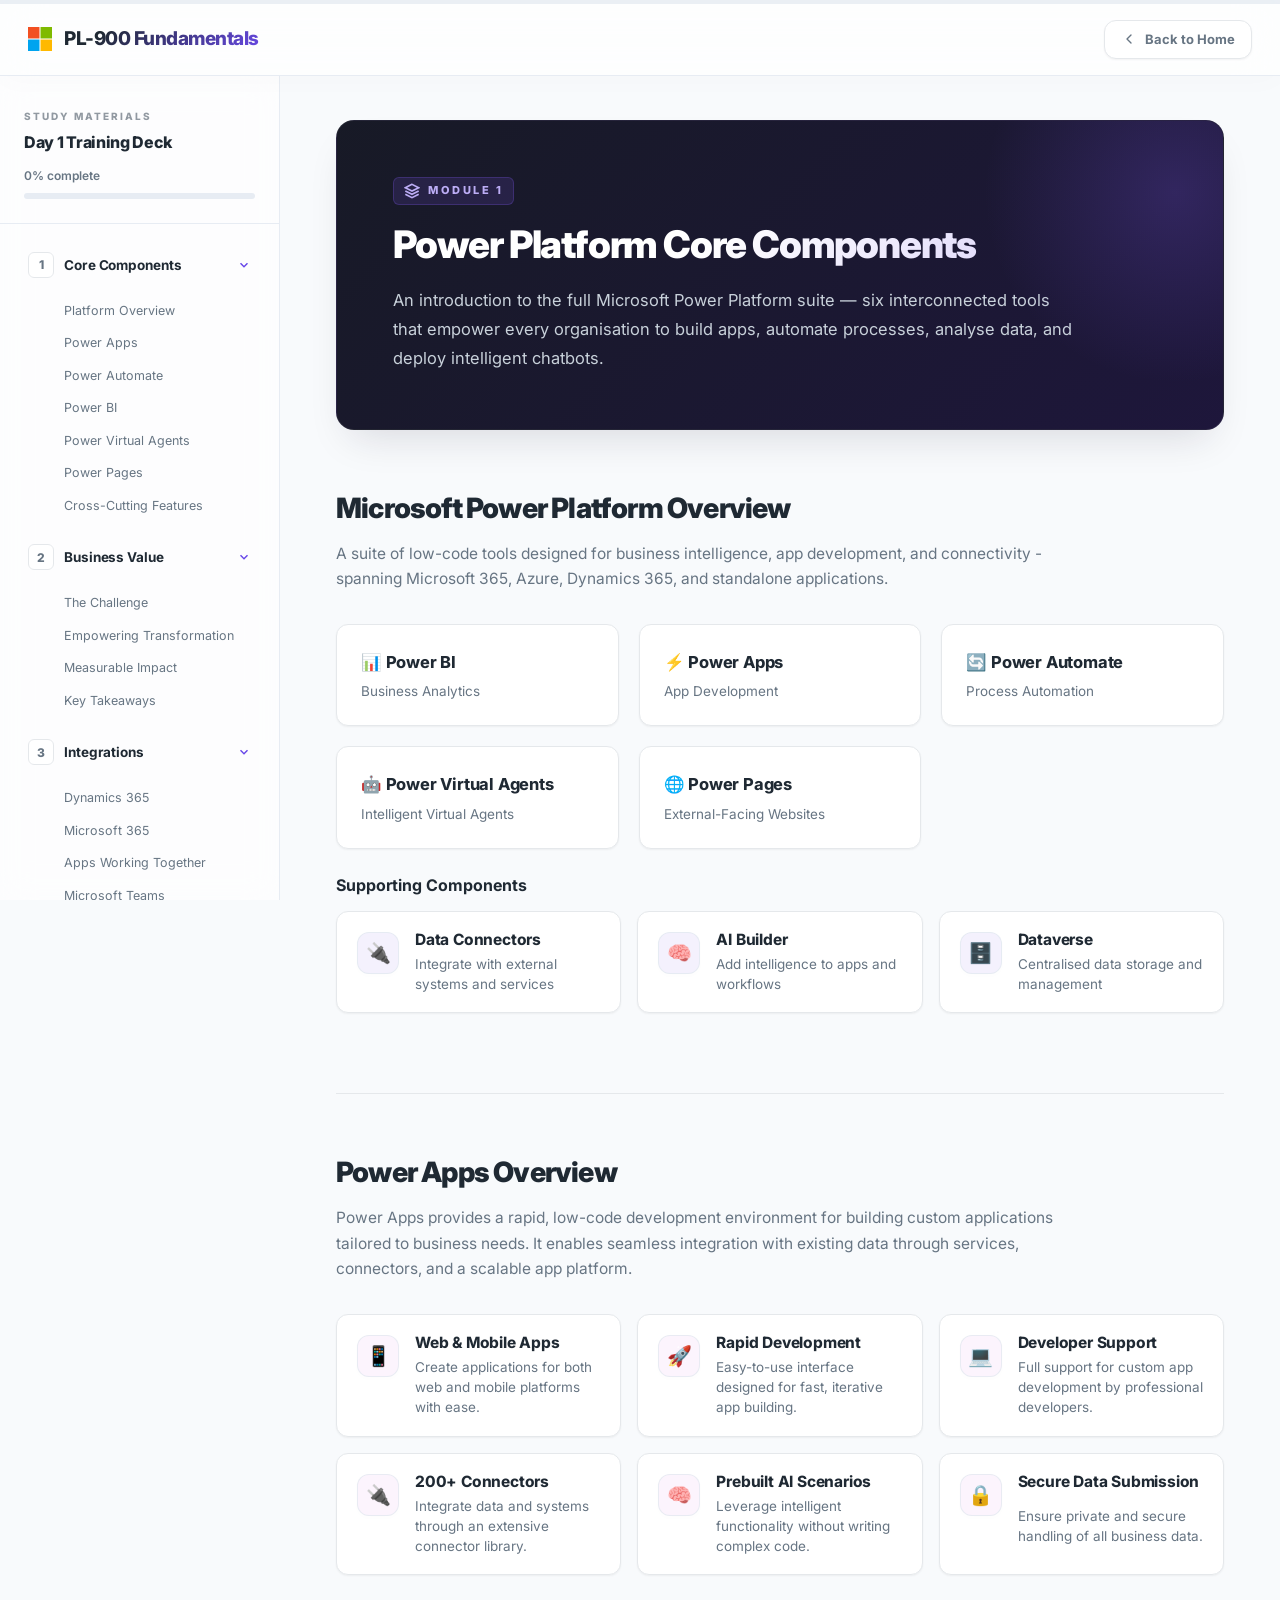
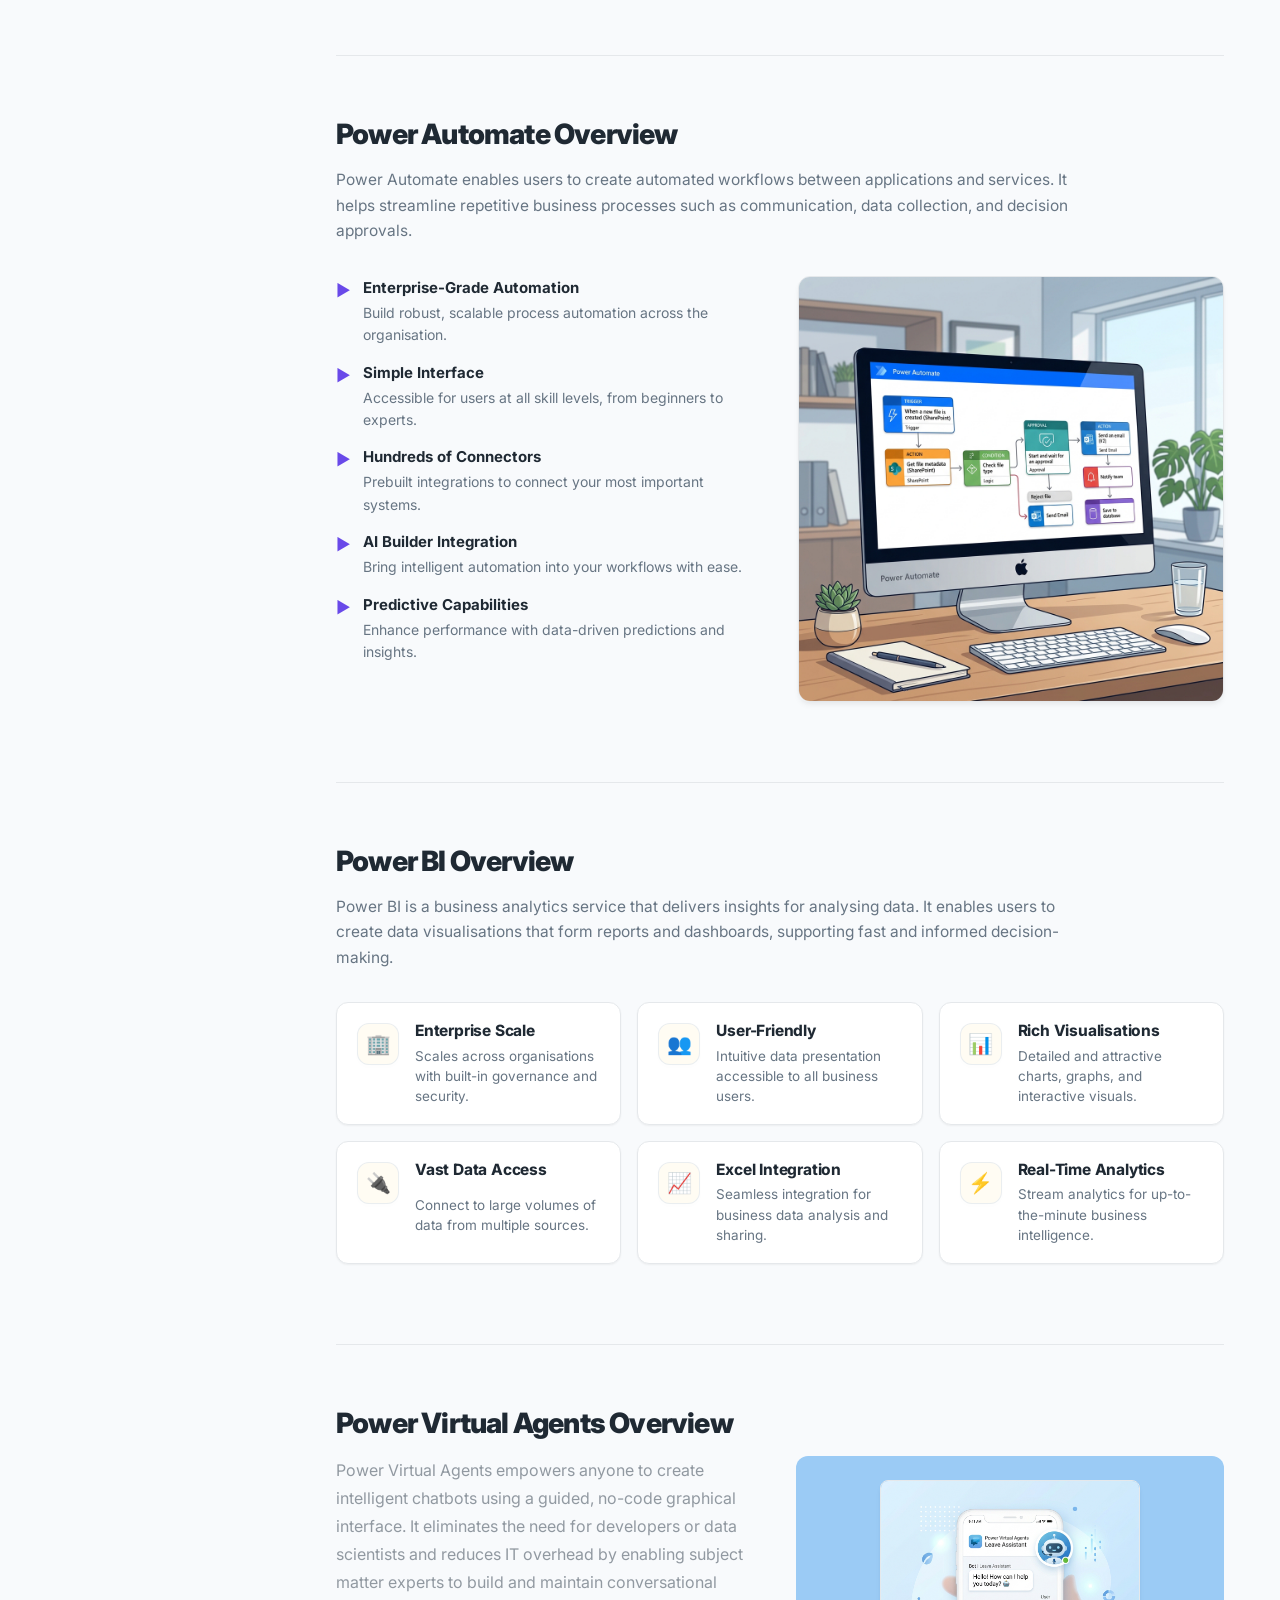
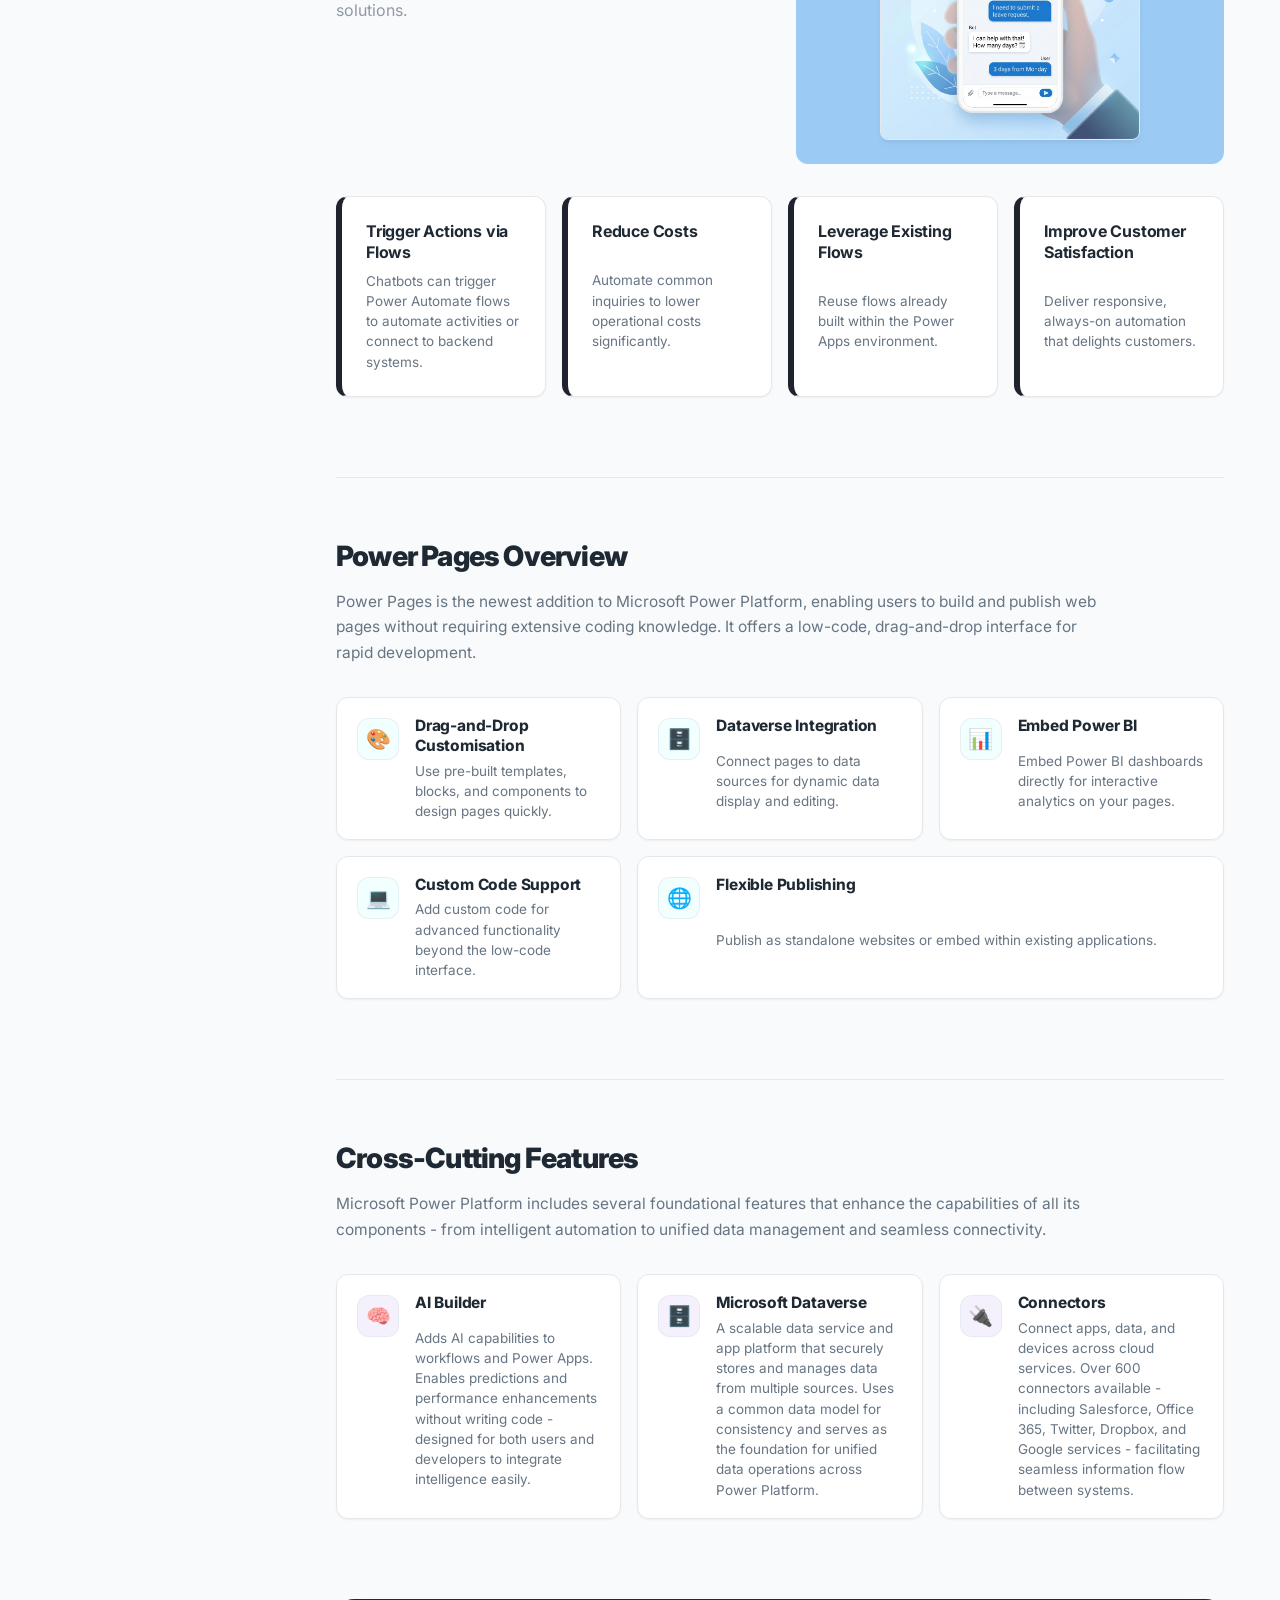
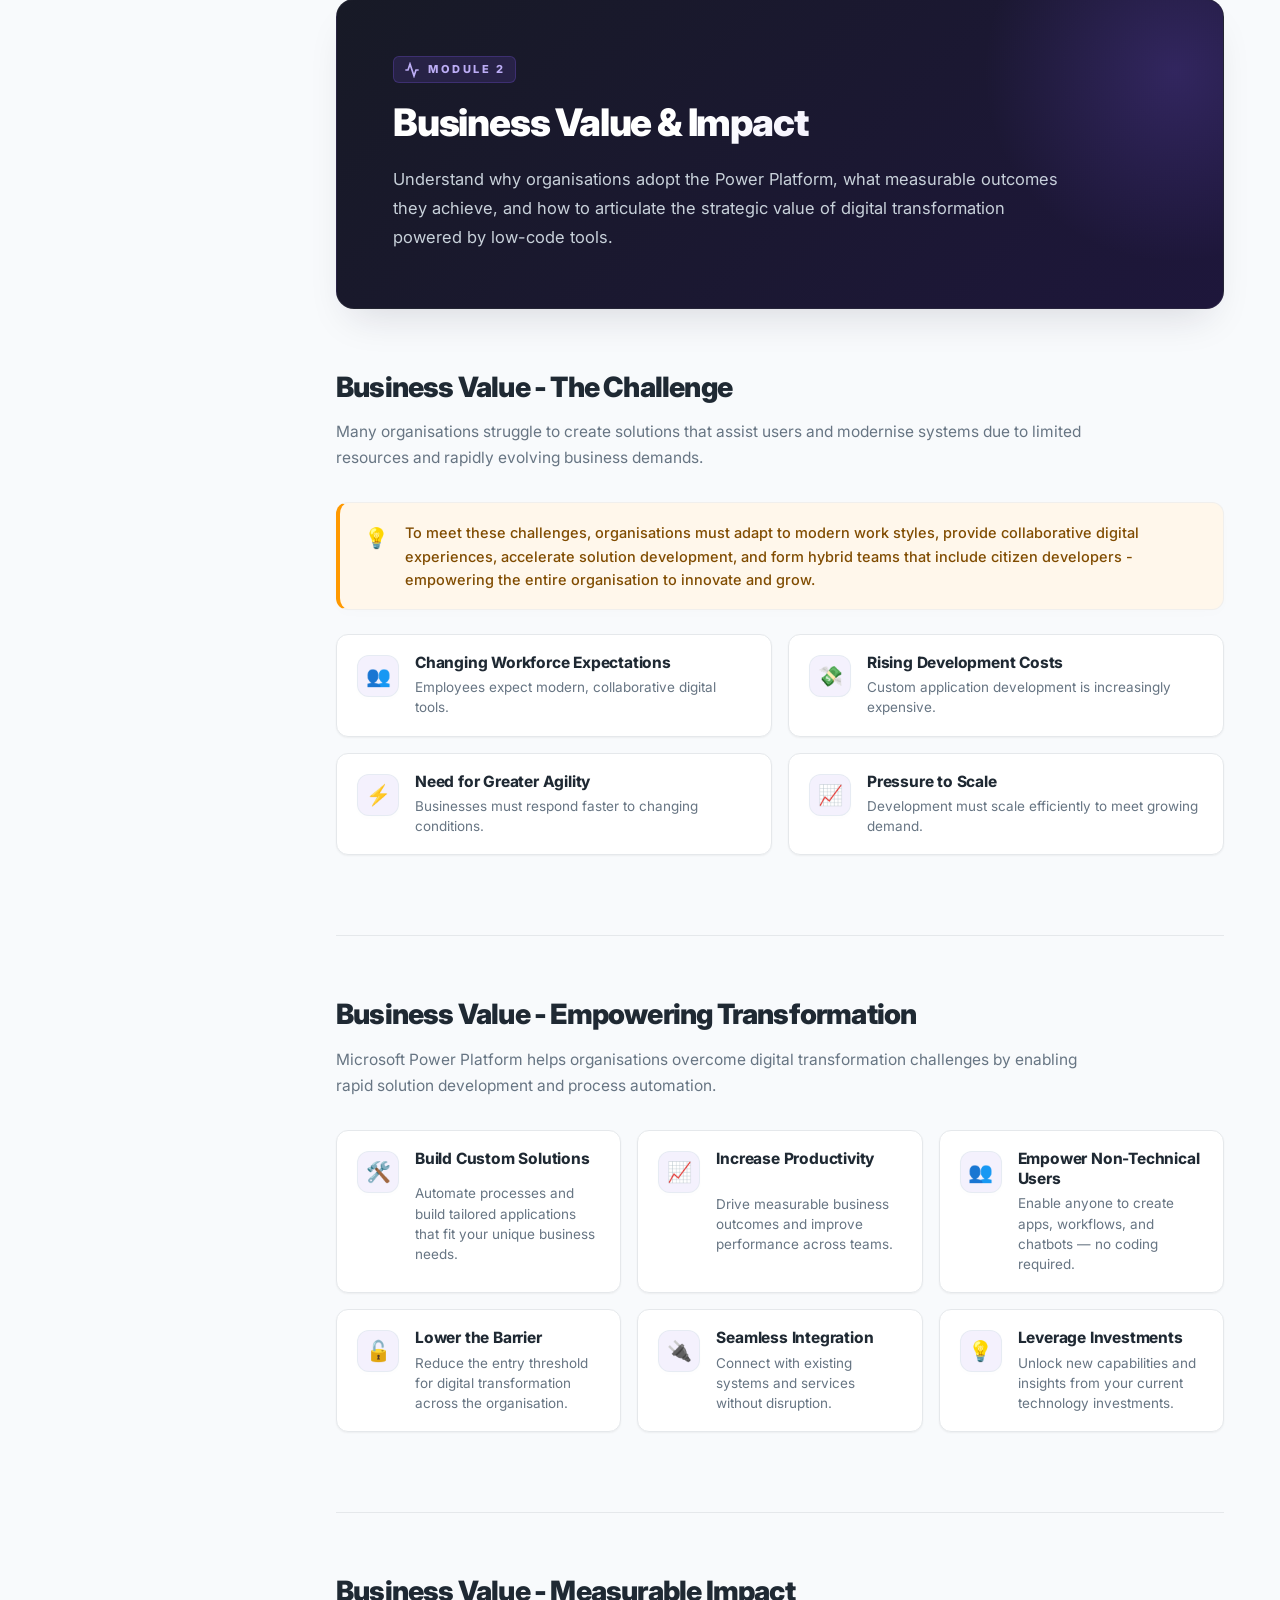
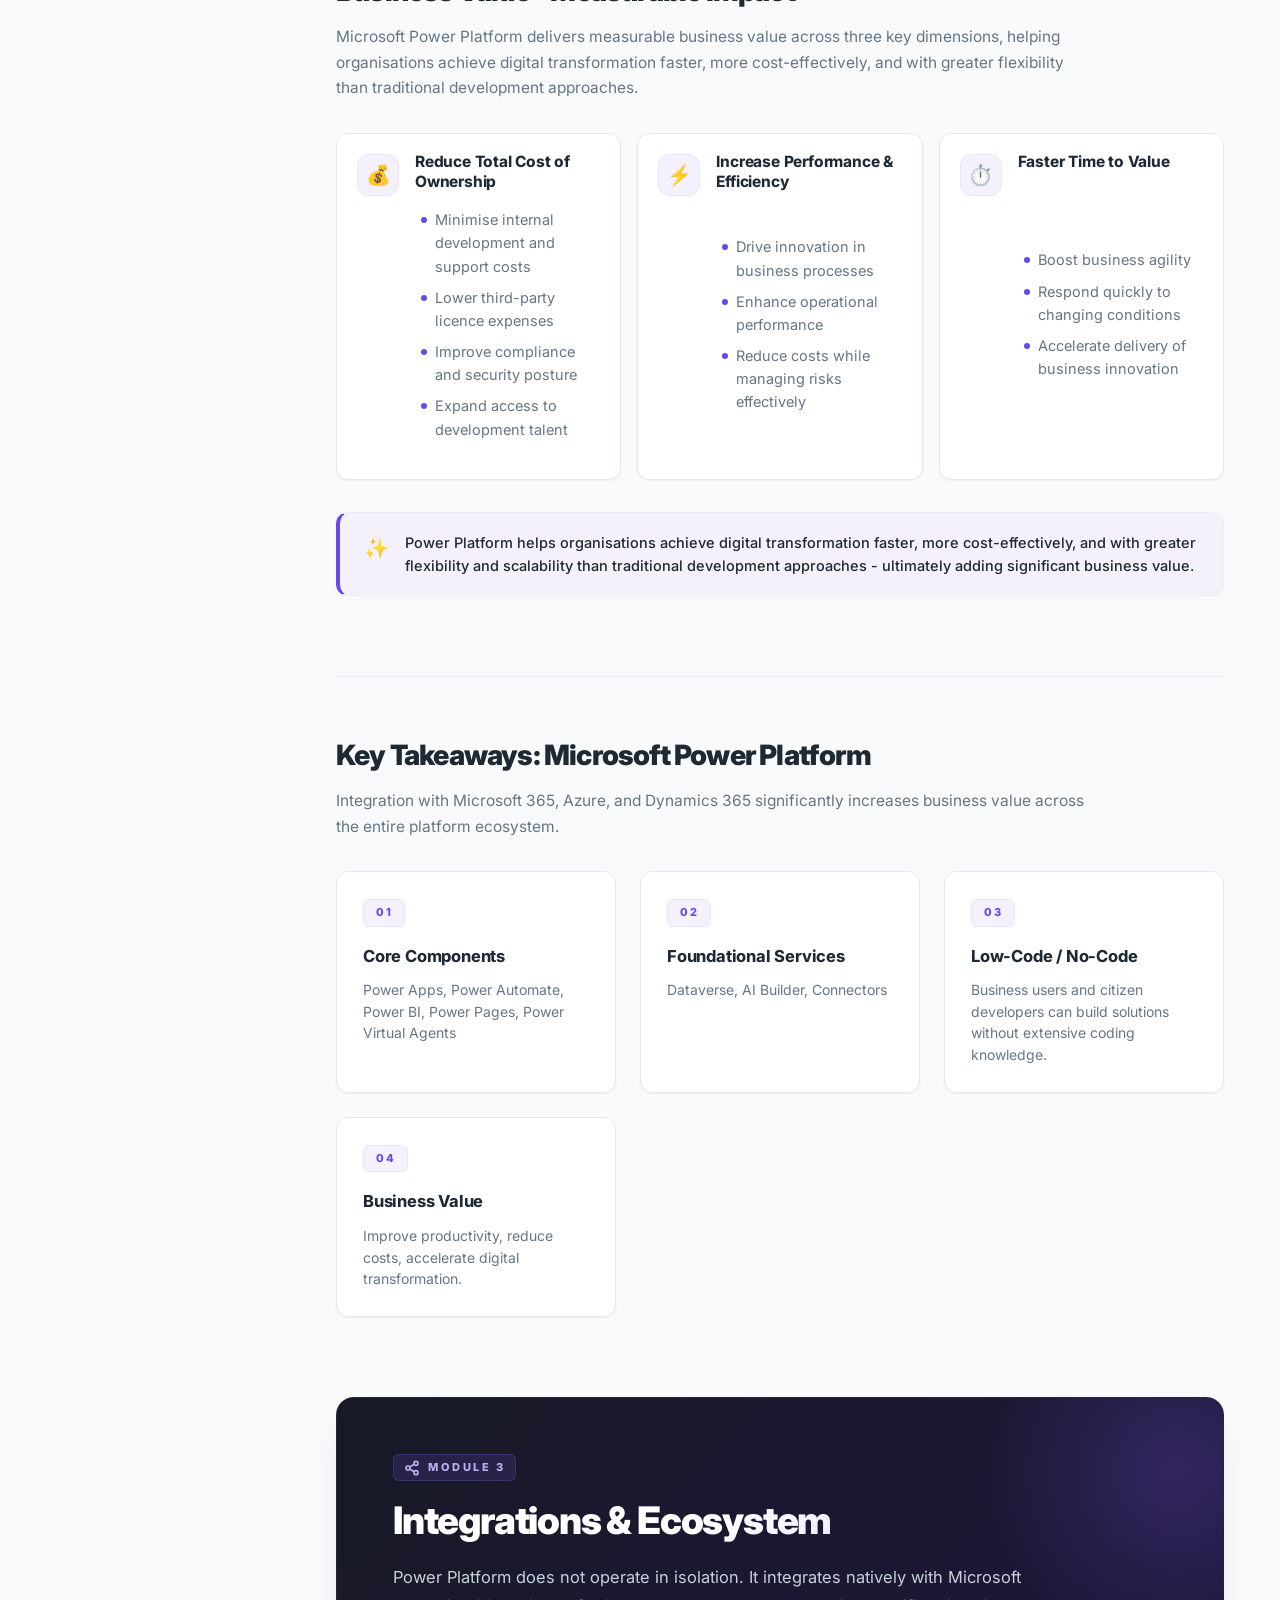
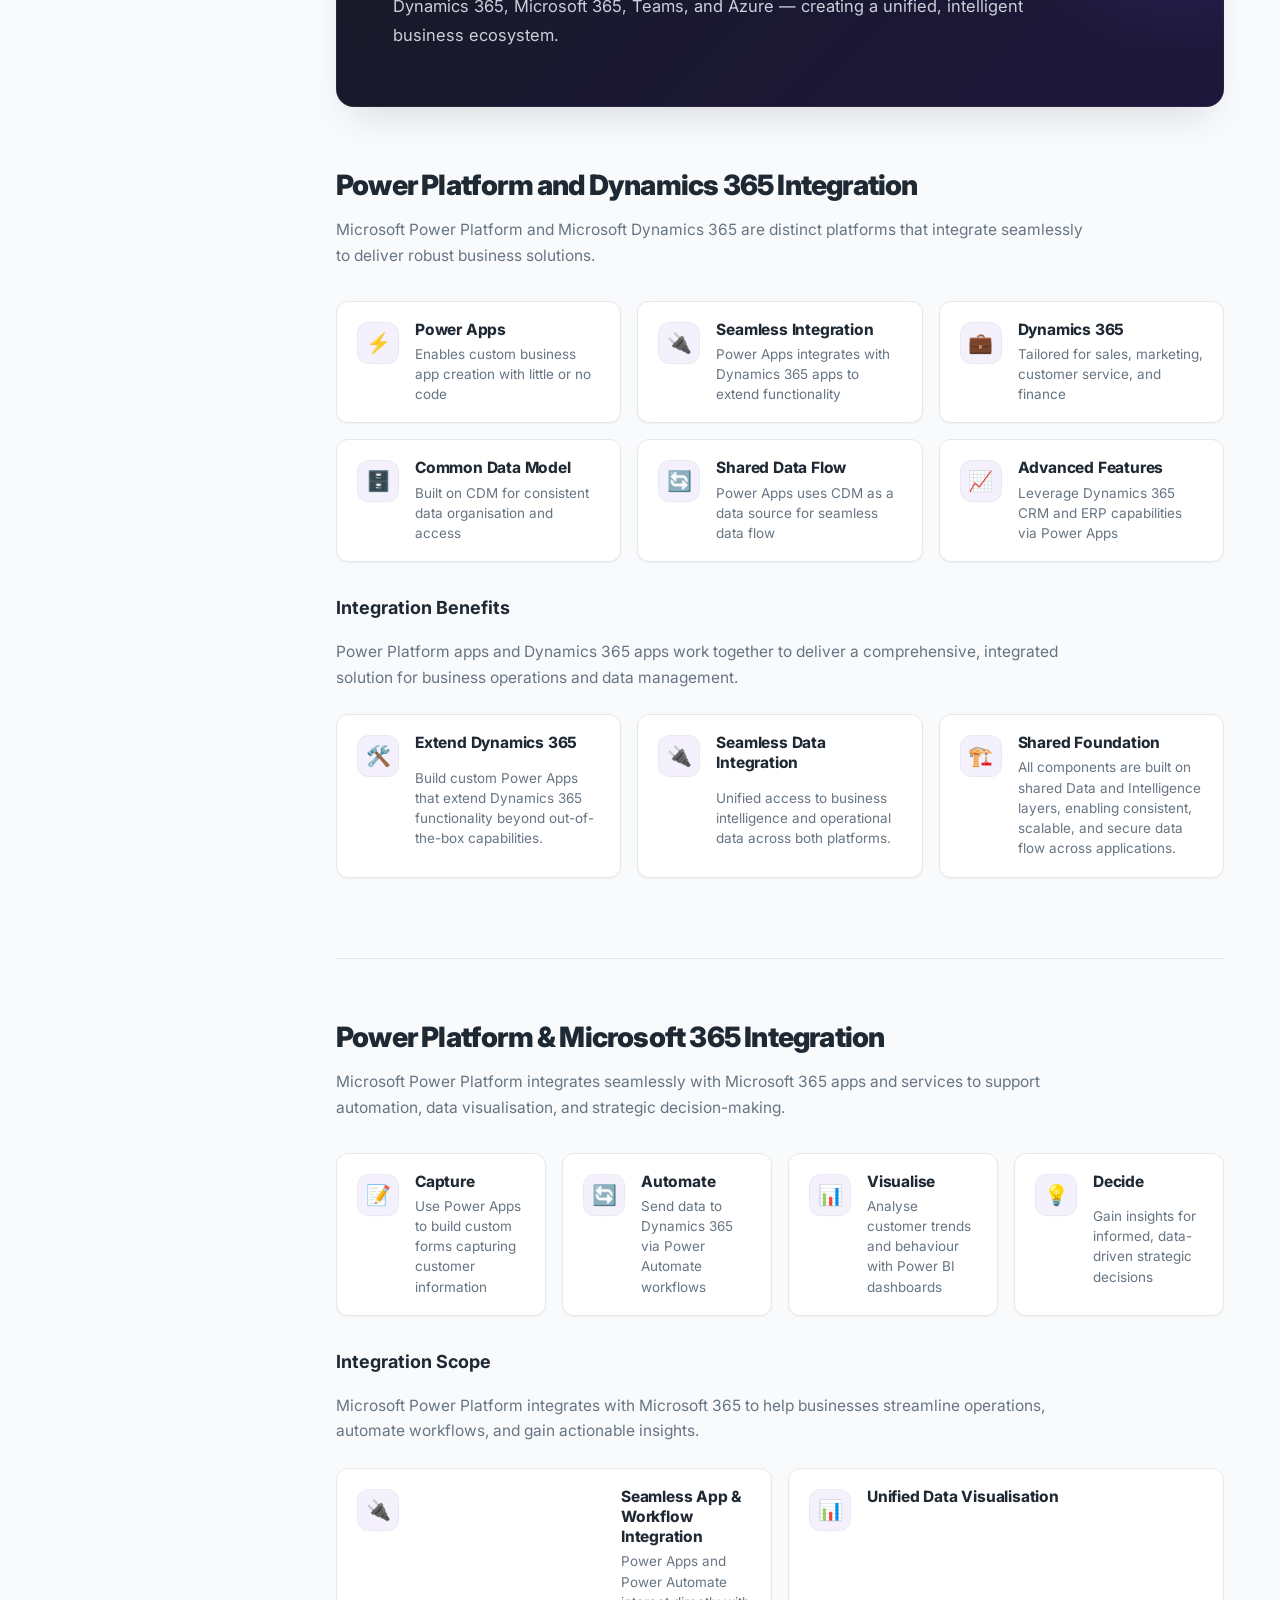
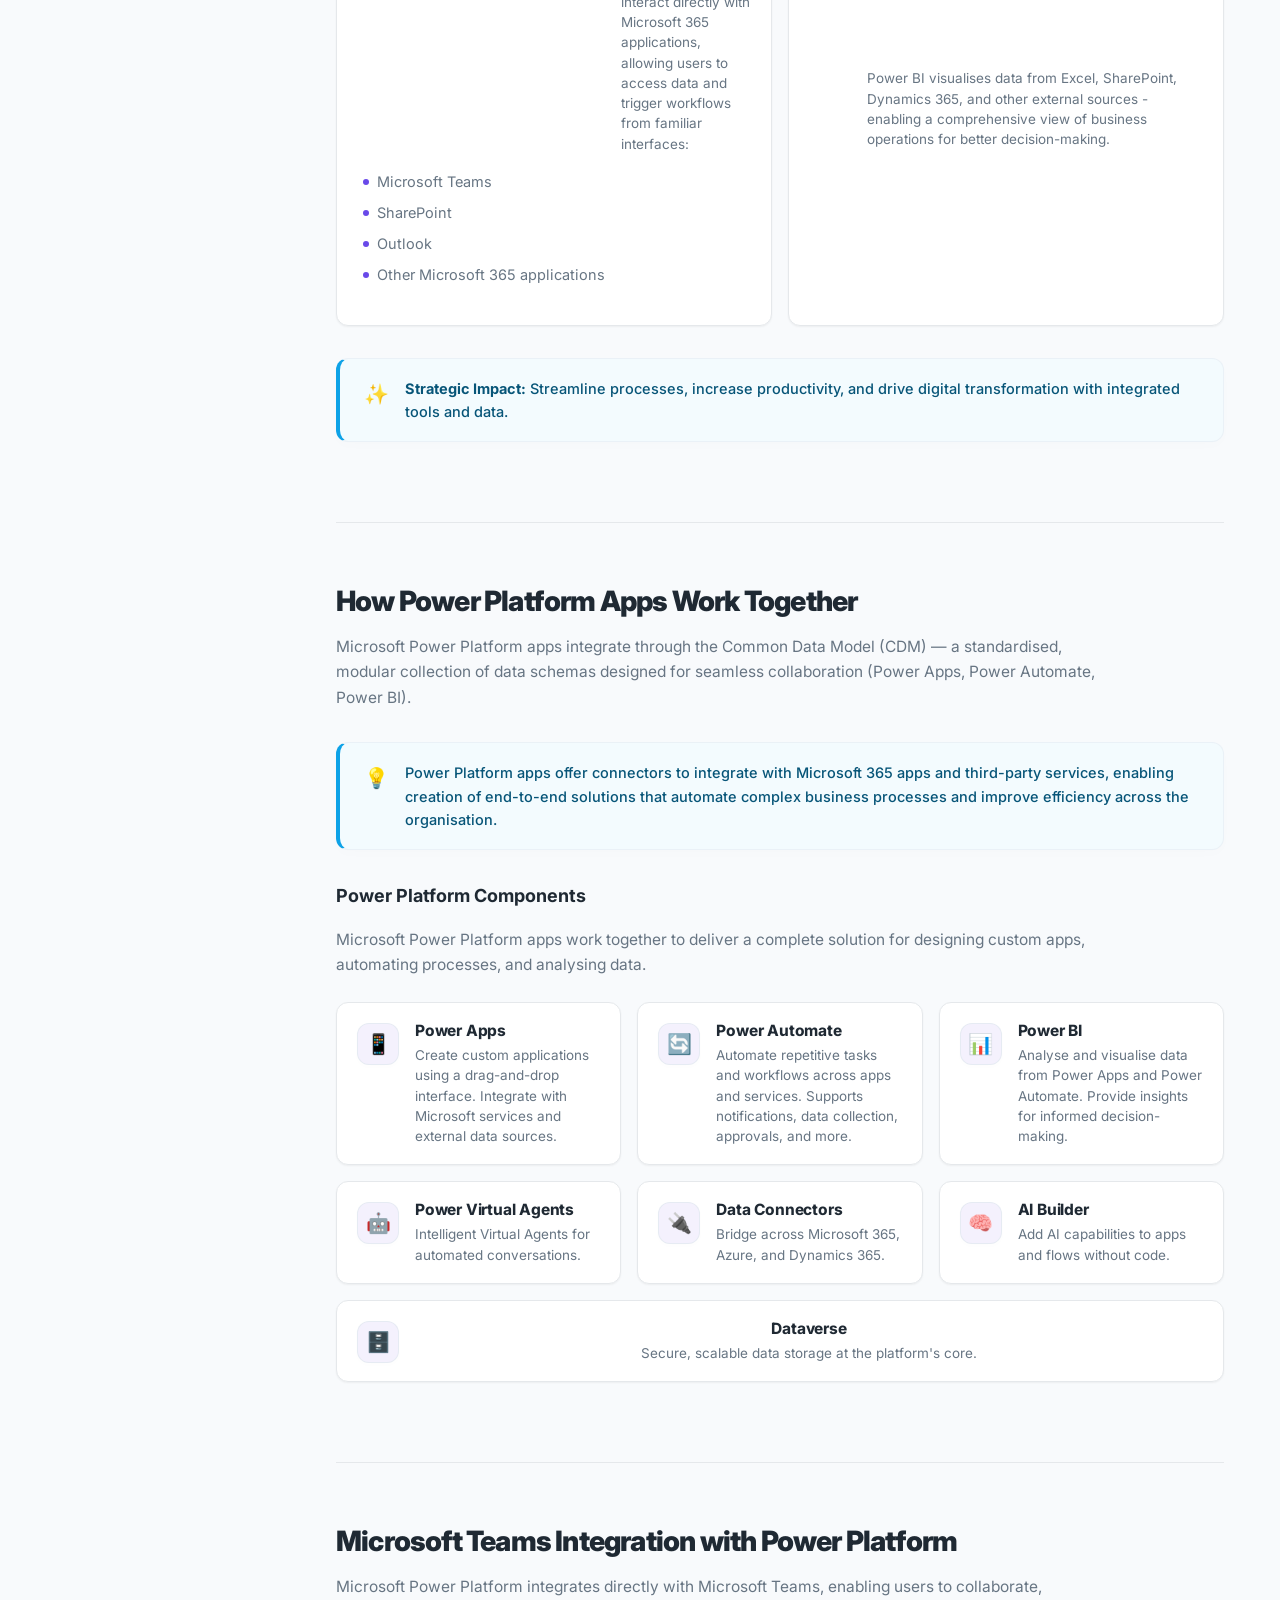
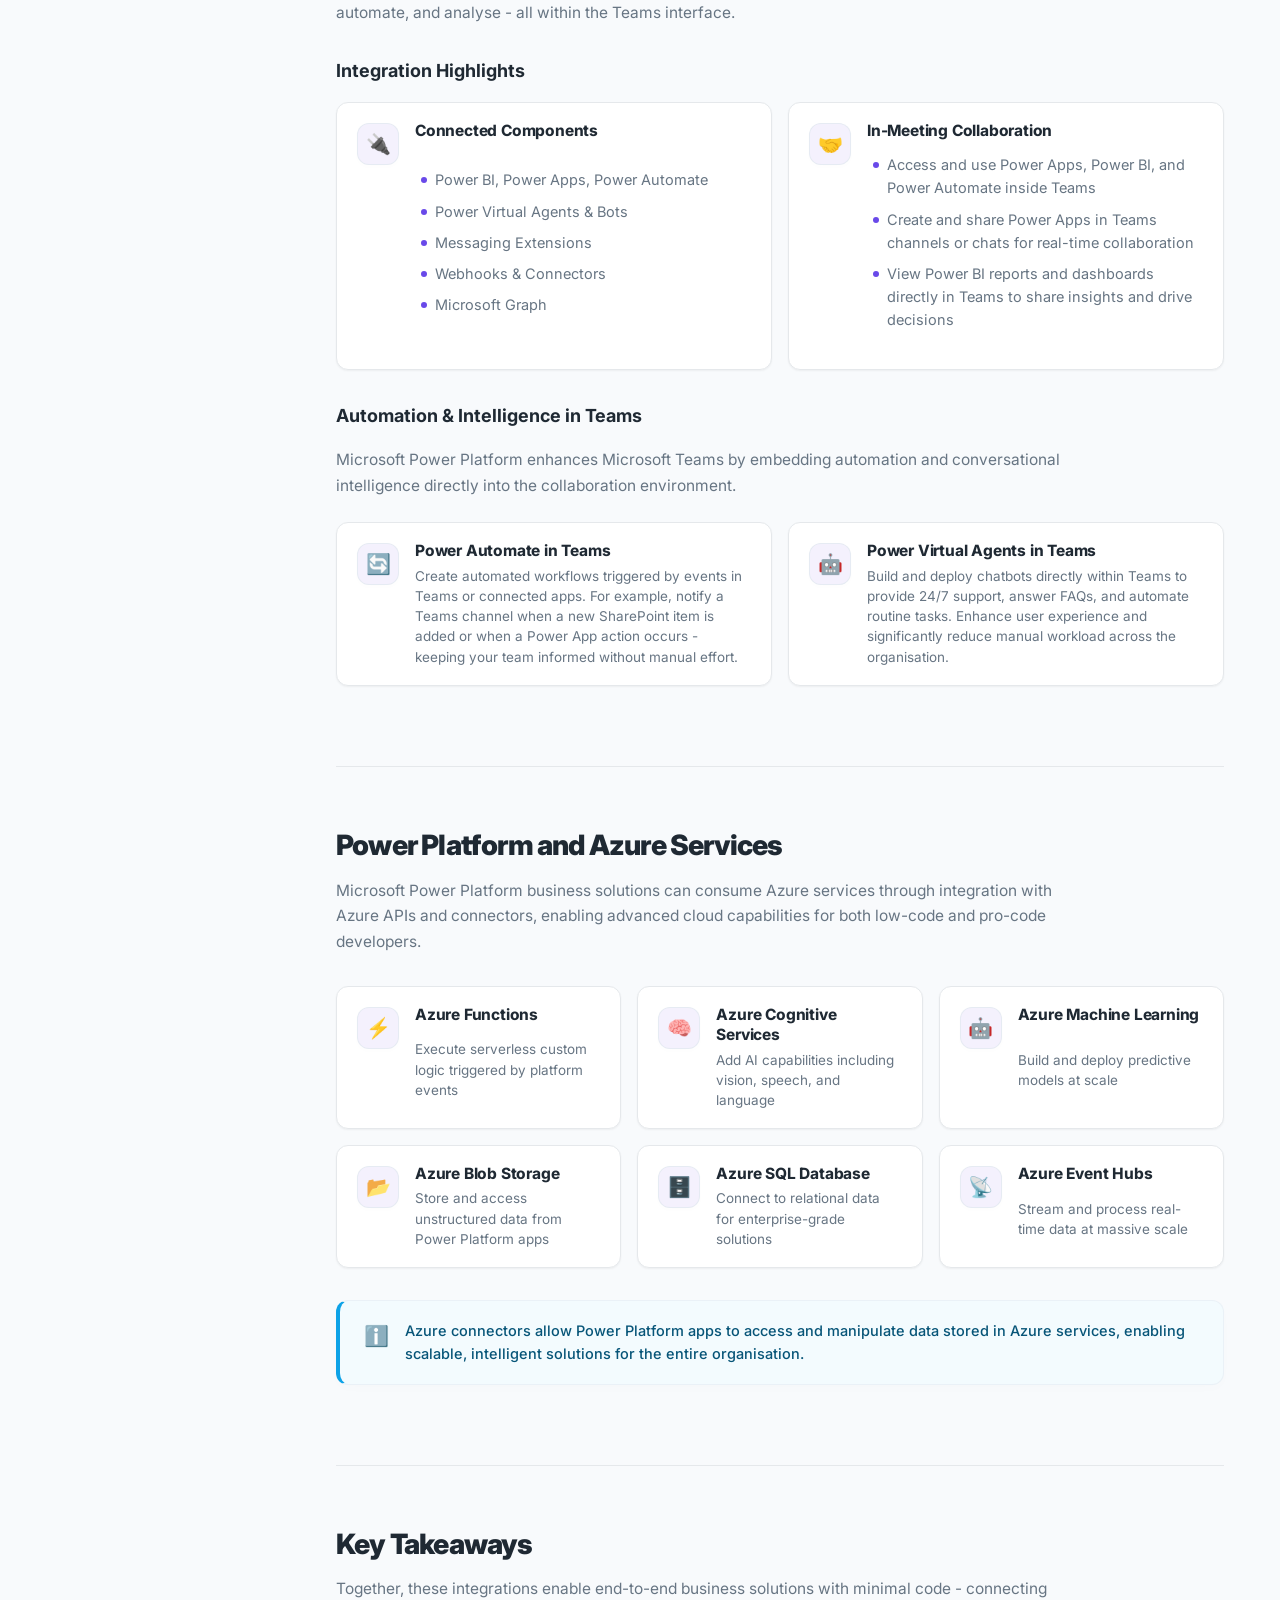
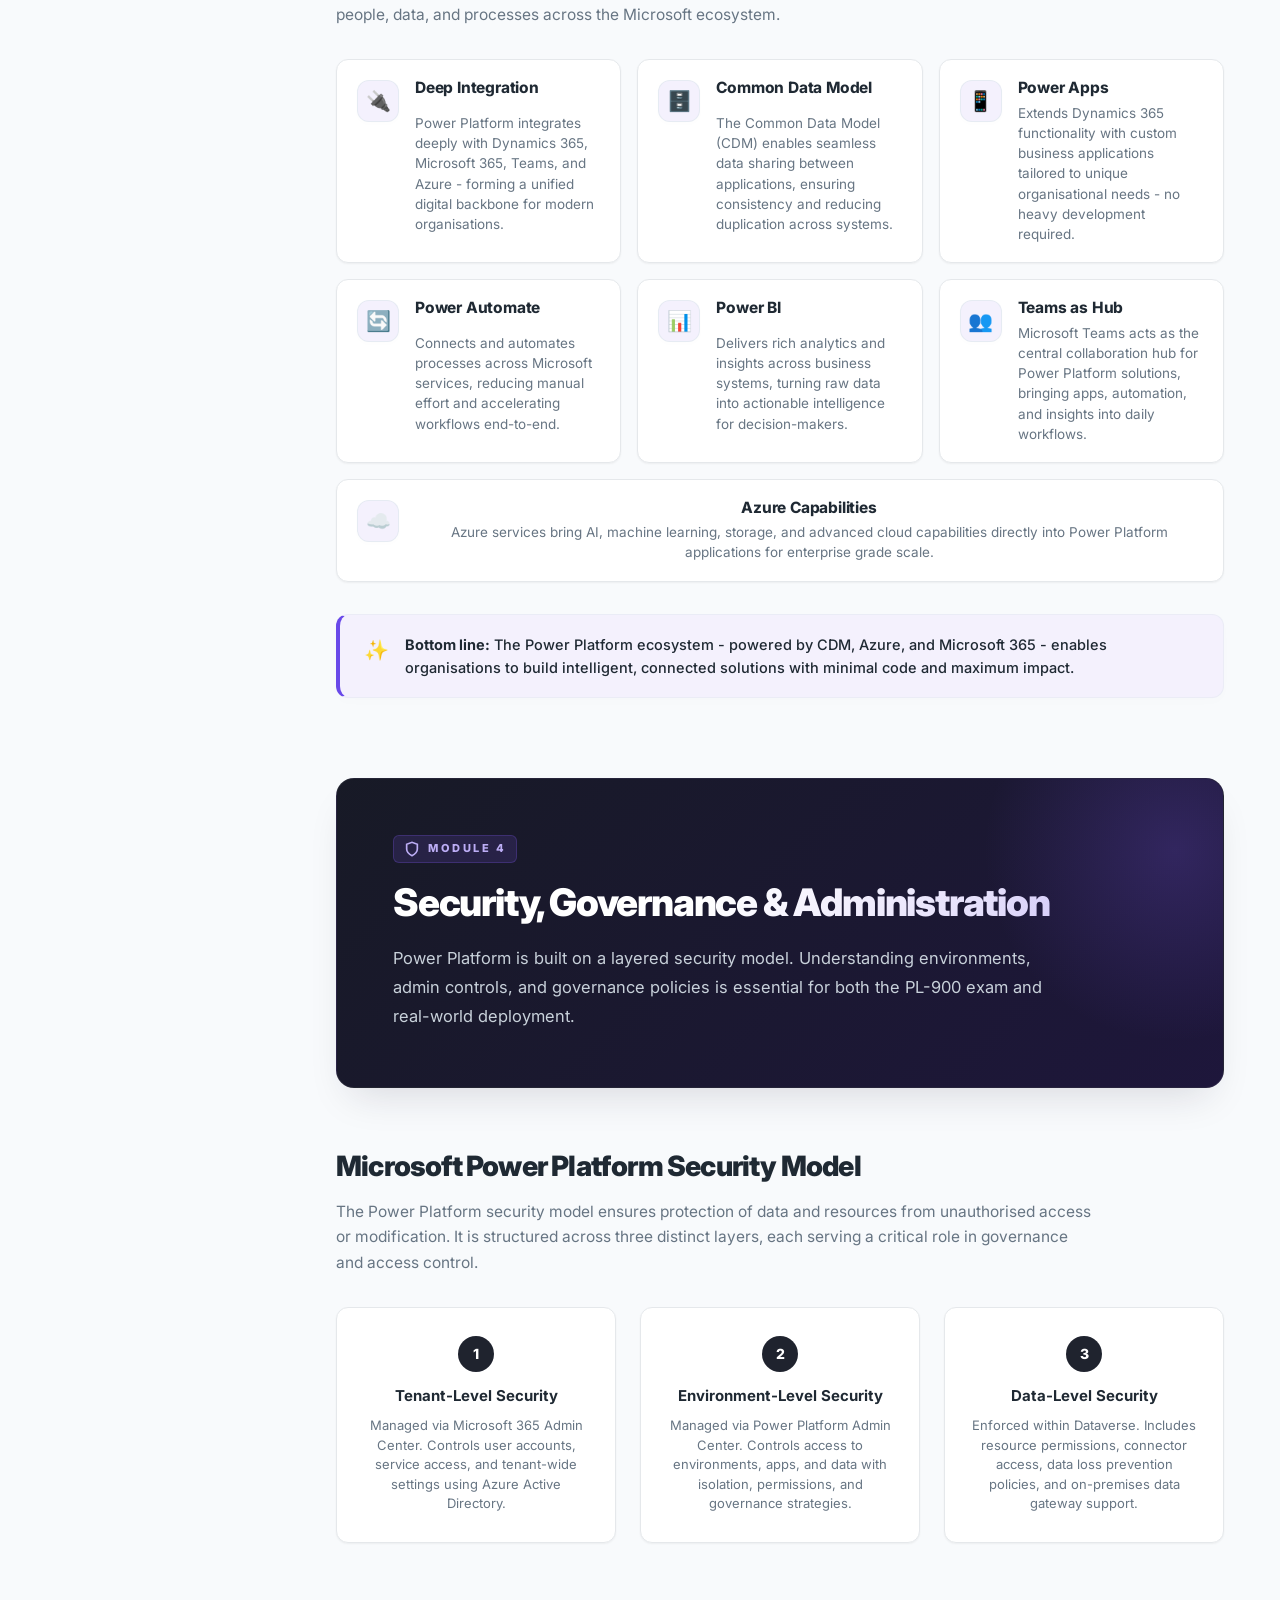
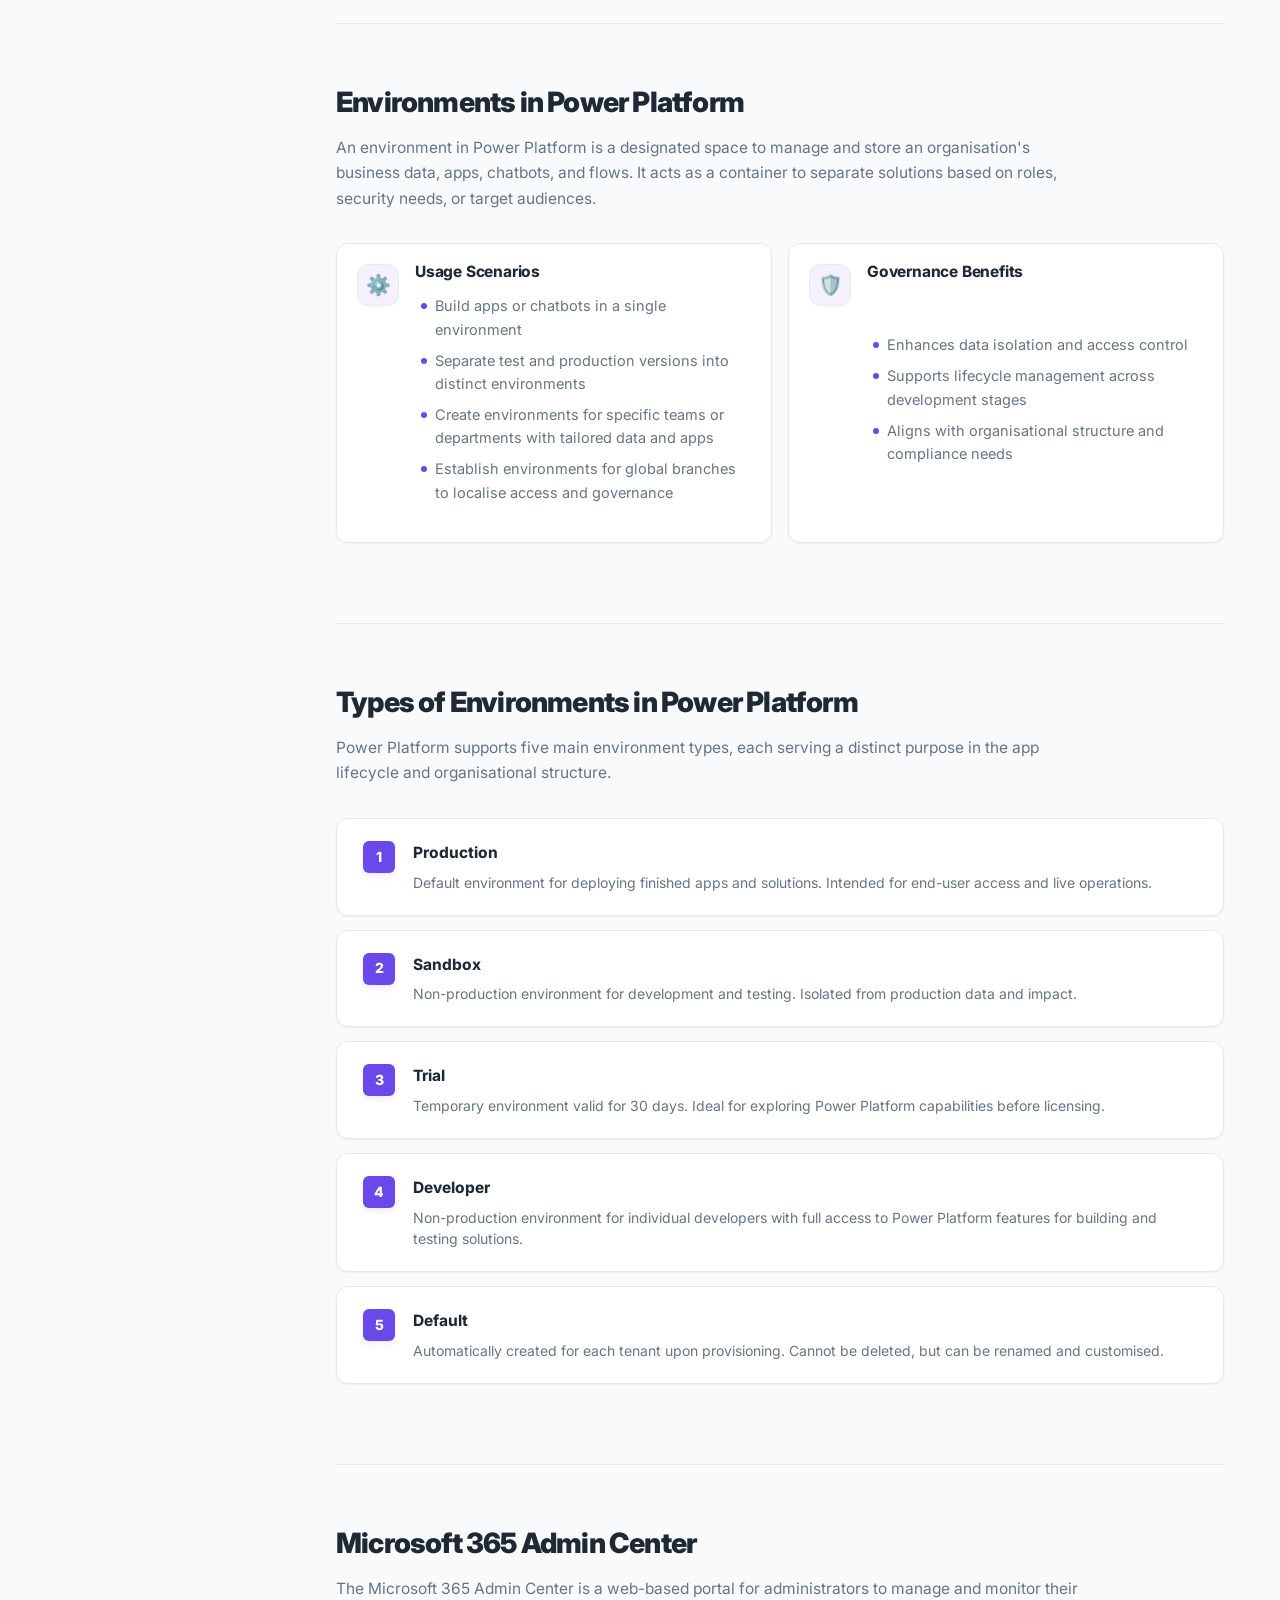
==== commit e2fca367: "fix: adjust Teams Integration headings hierarchy" ====
--- a/PL 900 Materials/index.html
+++ b/PL 900 Materials/index.html
@@ -833,11 +833,12 @@
           <h2 class="section-title">Microsoft Teams Integration with Power Platform</h2>
           <p class="section-subtitle">Microsoft Power Platform integrates directly with Microsoft Teams, enabling users to collaborate, automate, and analyse - all within the Teams interface.</p>
 
+          <h3 style="font-size: 18px; font-weight: 700; color: var(--text-main); margin: 24px 0 16px;">Integration Highlights</h3>
+
           <div class="feature-grid cols-2">
             <div class="feature-card">
               <span class="feature-card-icon">🔌</span>
-              <h3>Integration Highlights</h3>
-              <p>Connected Components:</p>
+              <h3>Connected Components</h3>
               <ul class="bullet-list" style="margin-top: 8px;">
                 <li>Power BI, Power Apps, Power Automate</li>
                 <li>Power Virtual Agents &amp; Bots</li>
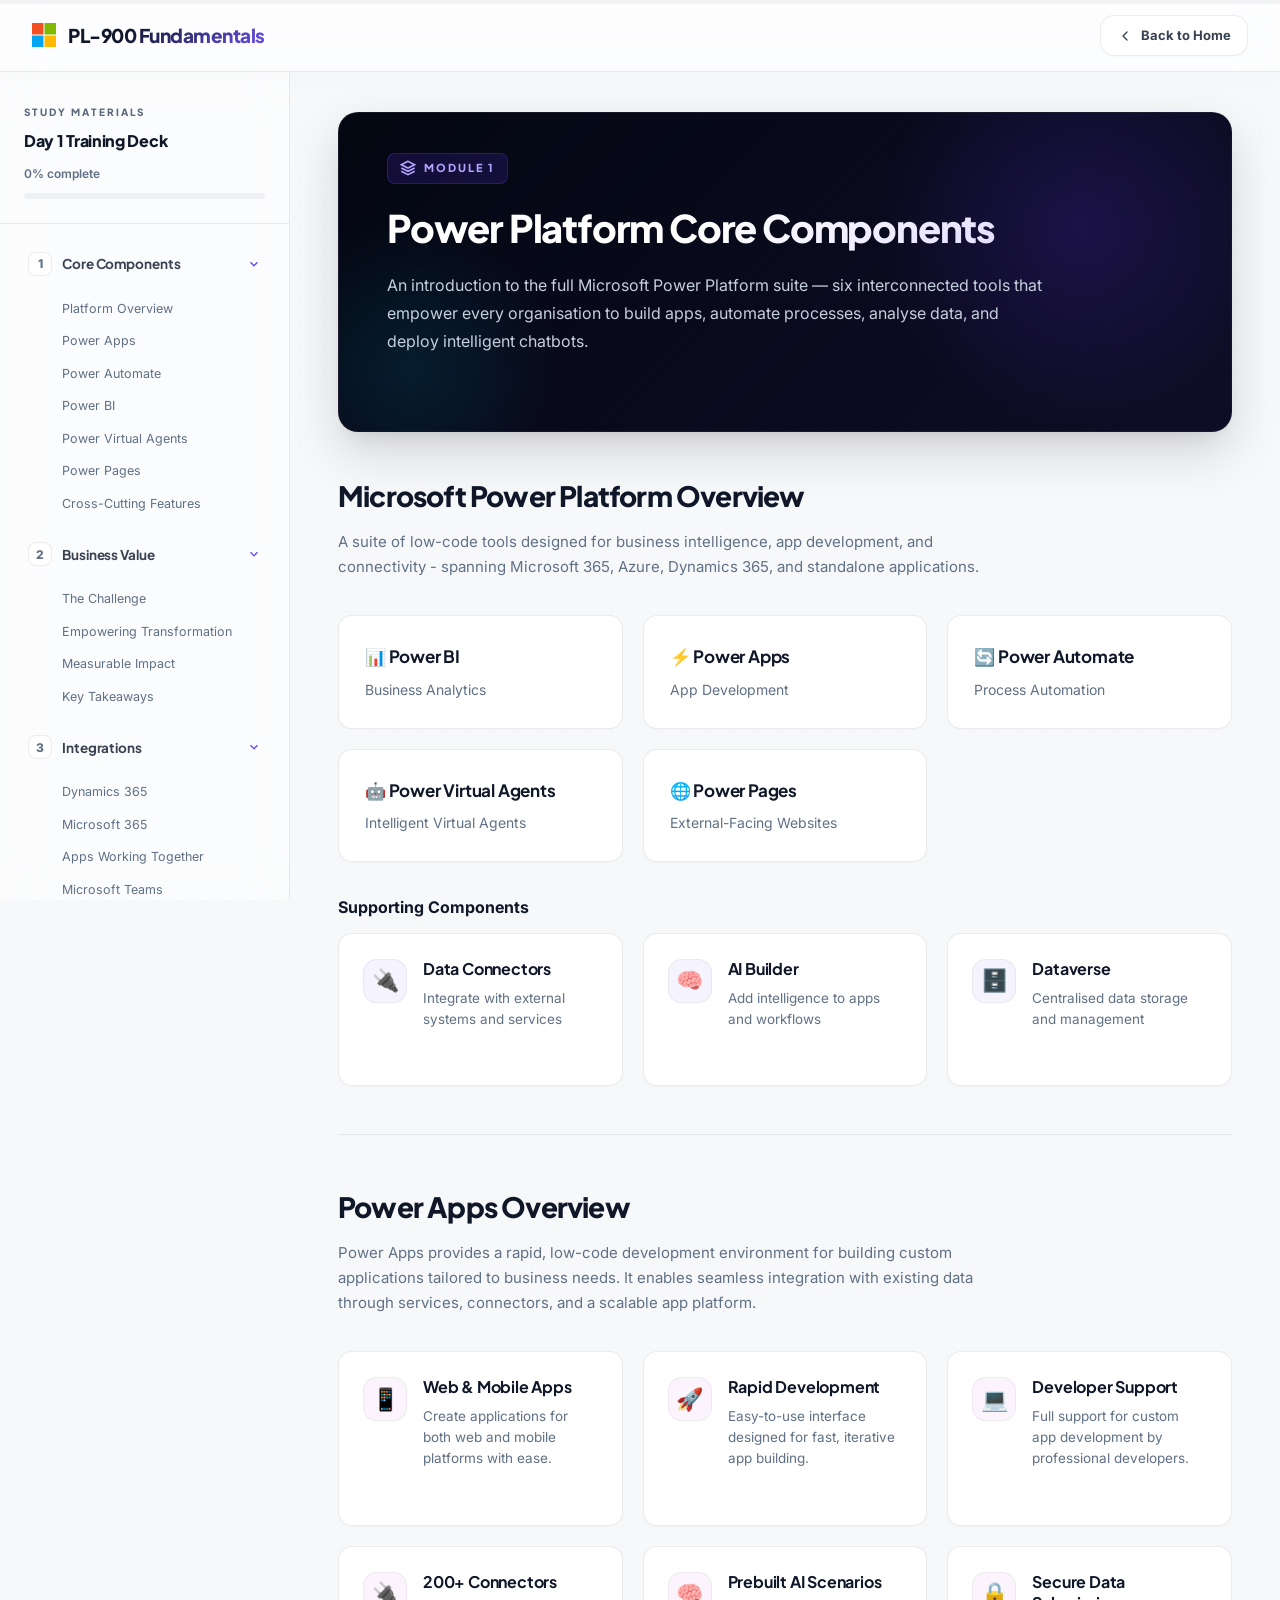
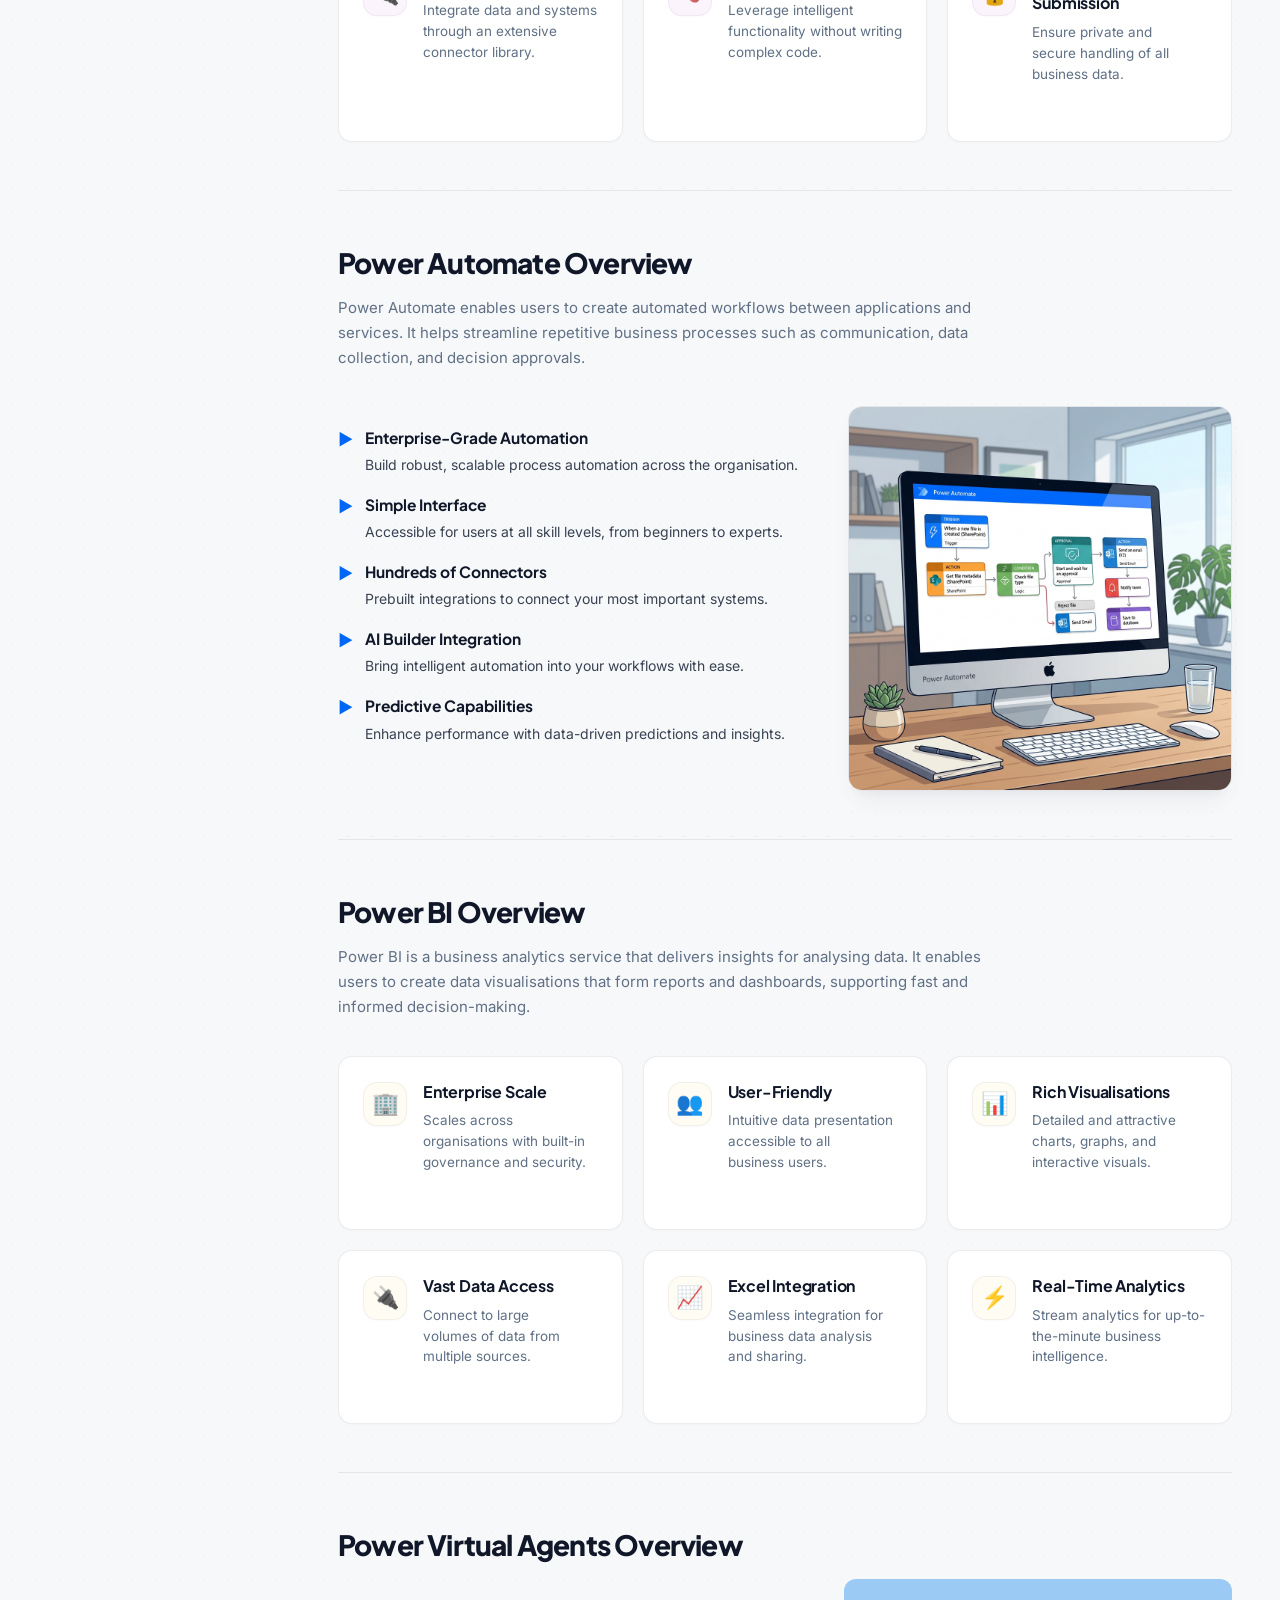
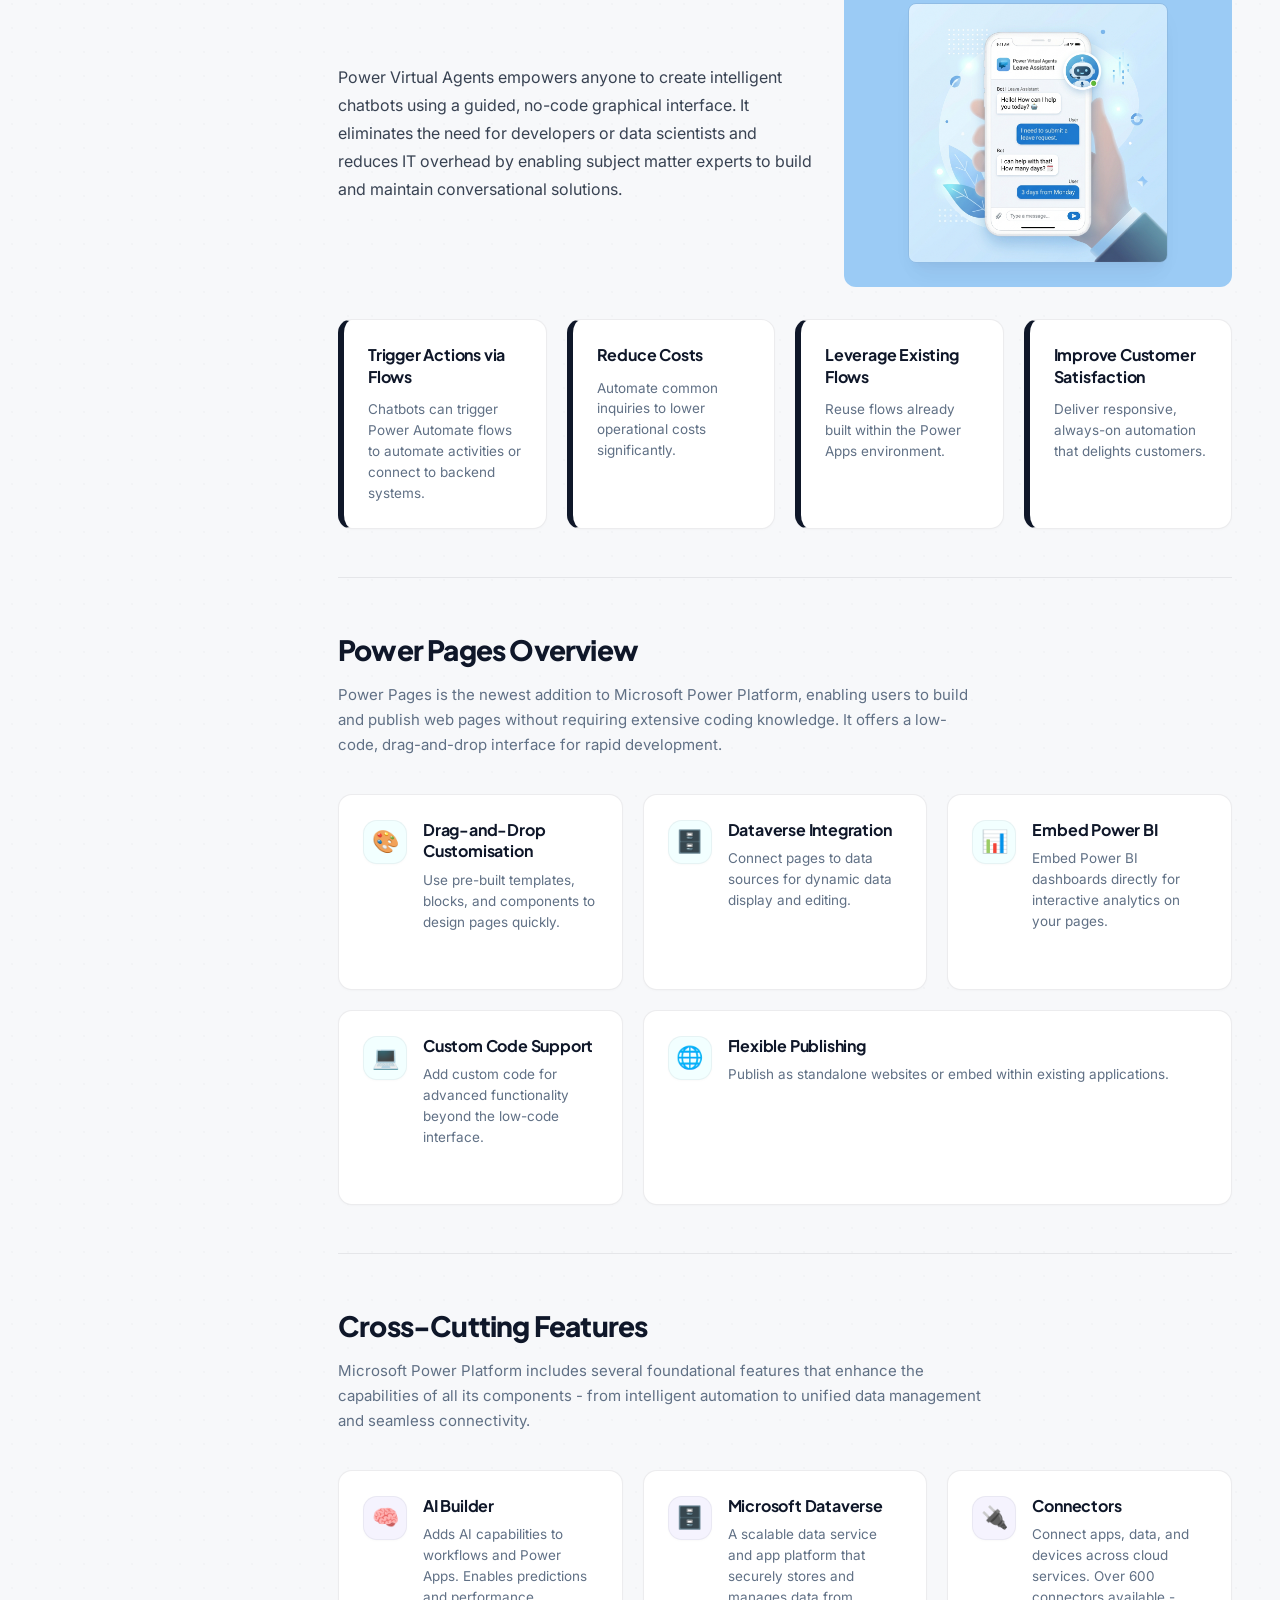
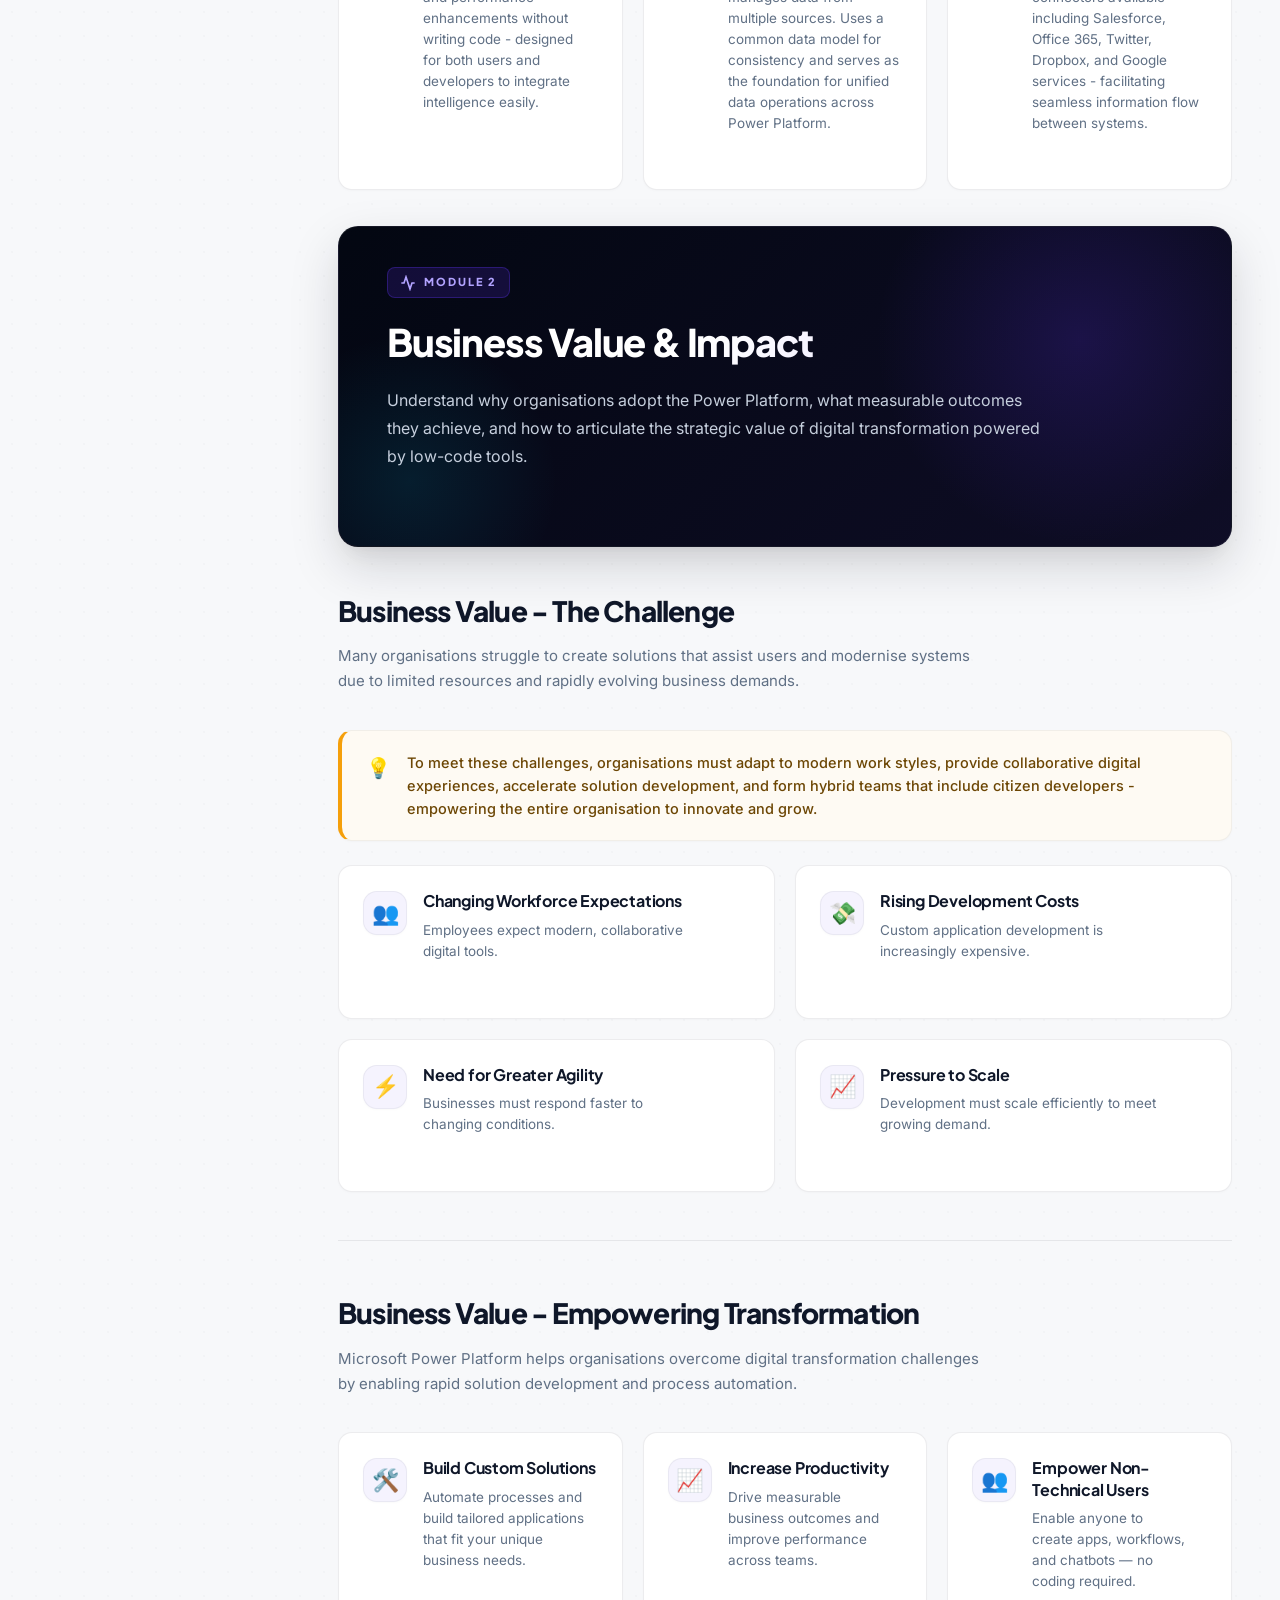
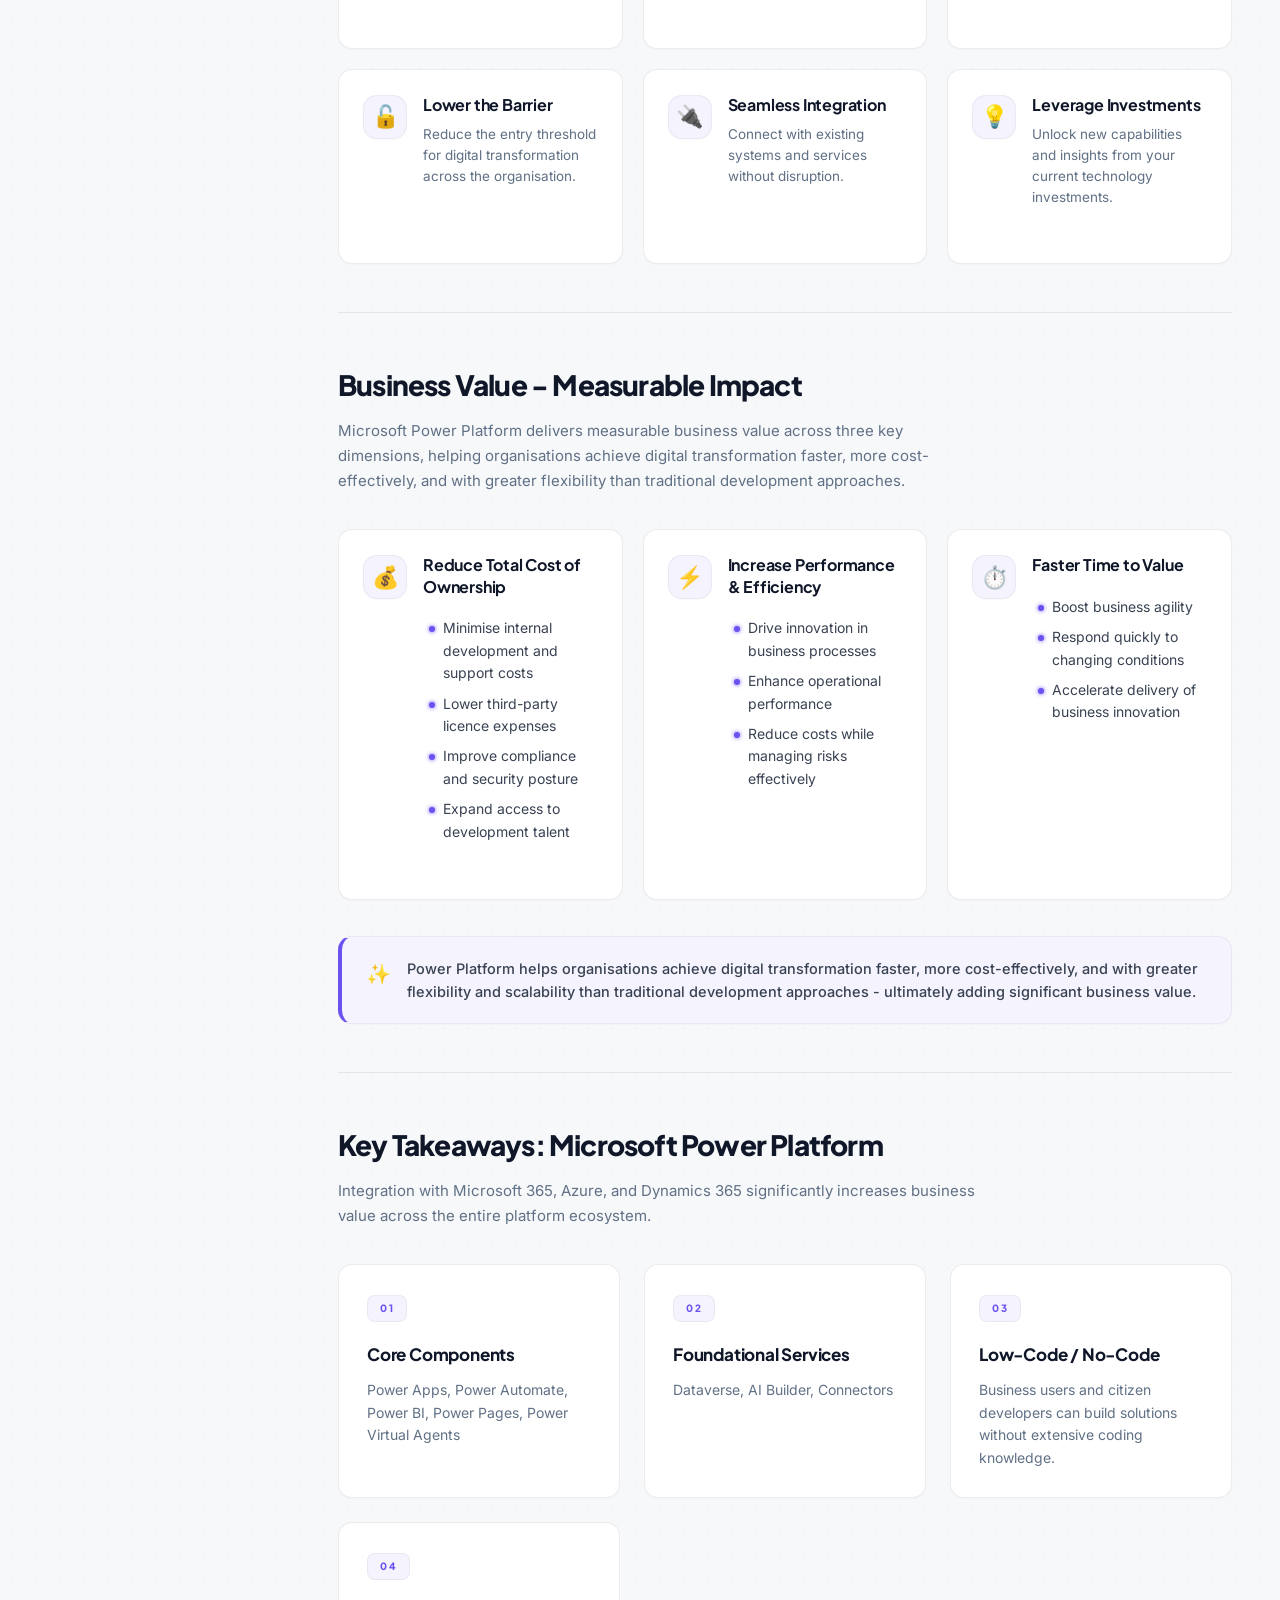
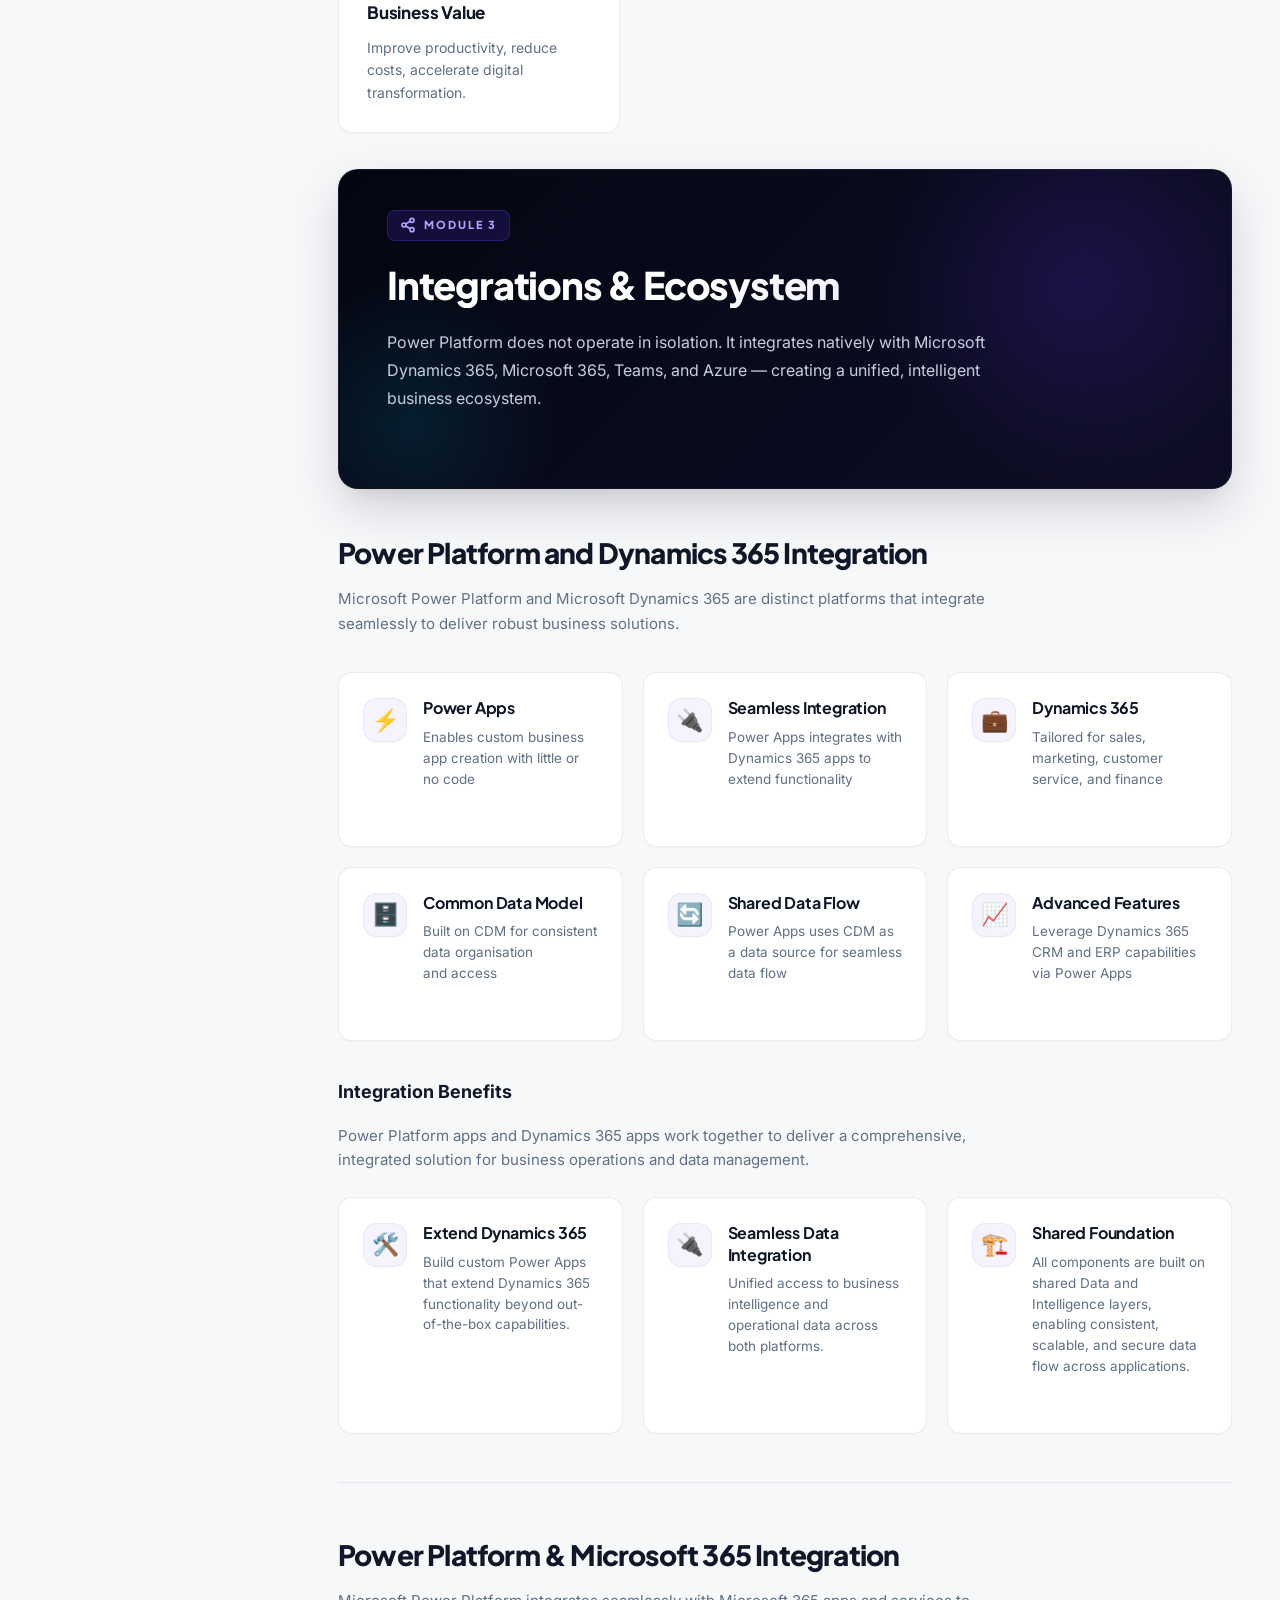
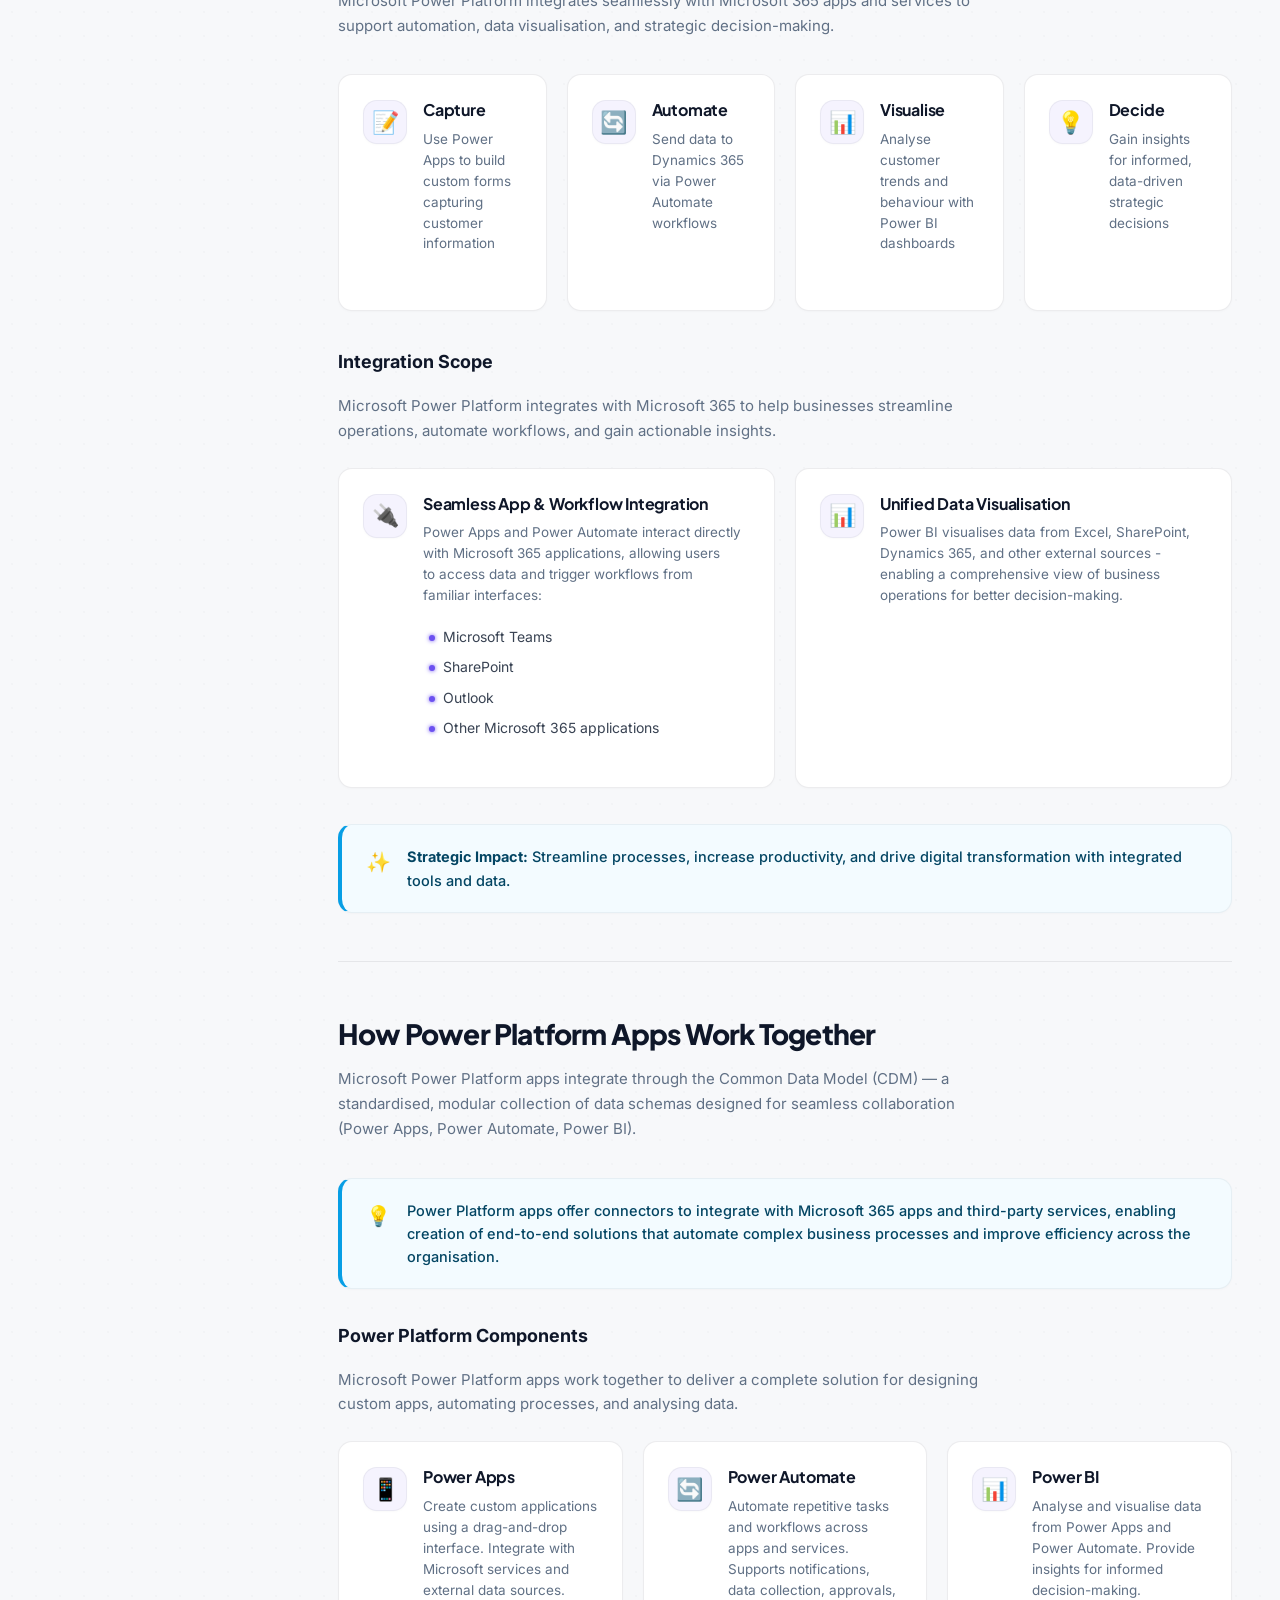
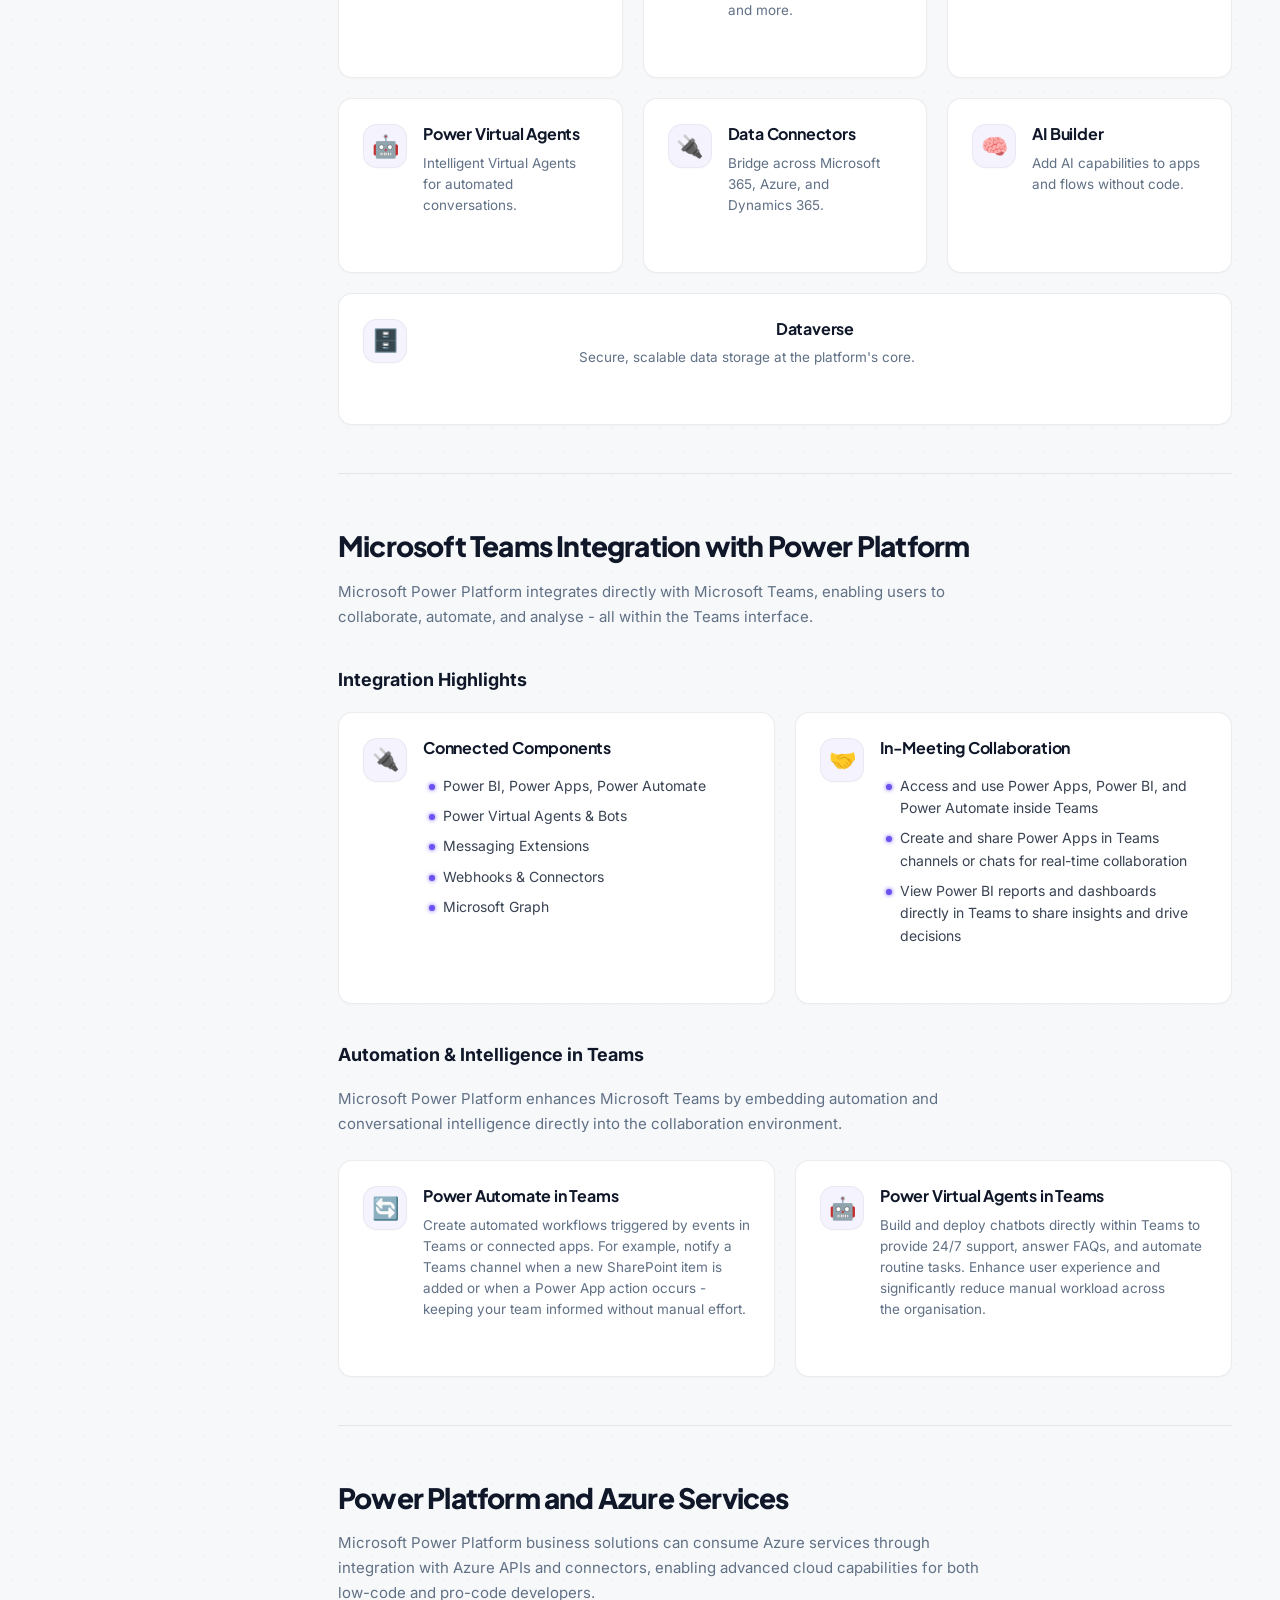
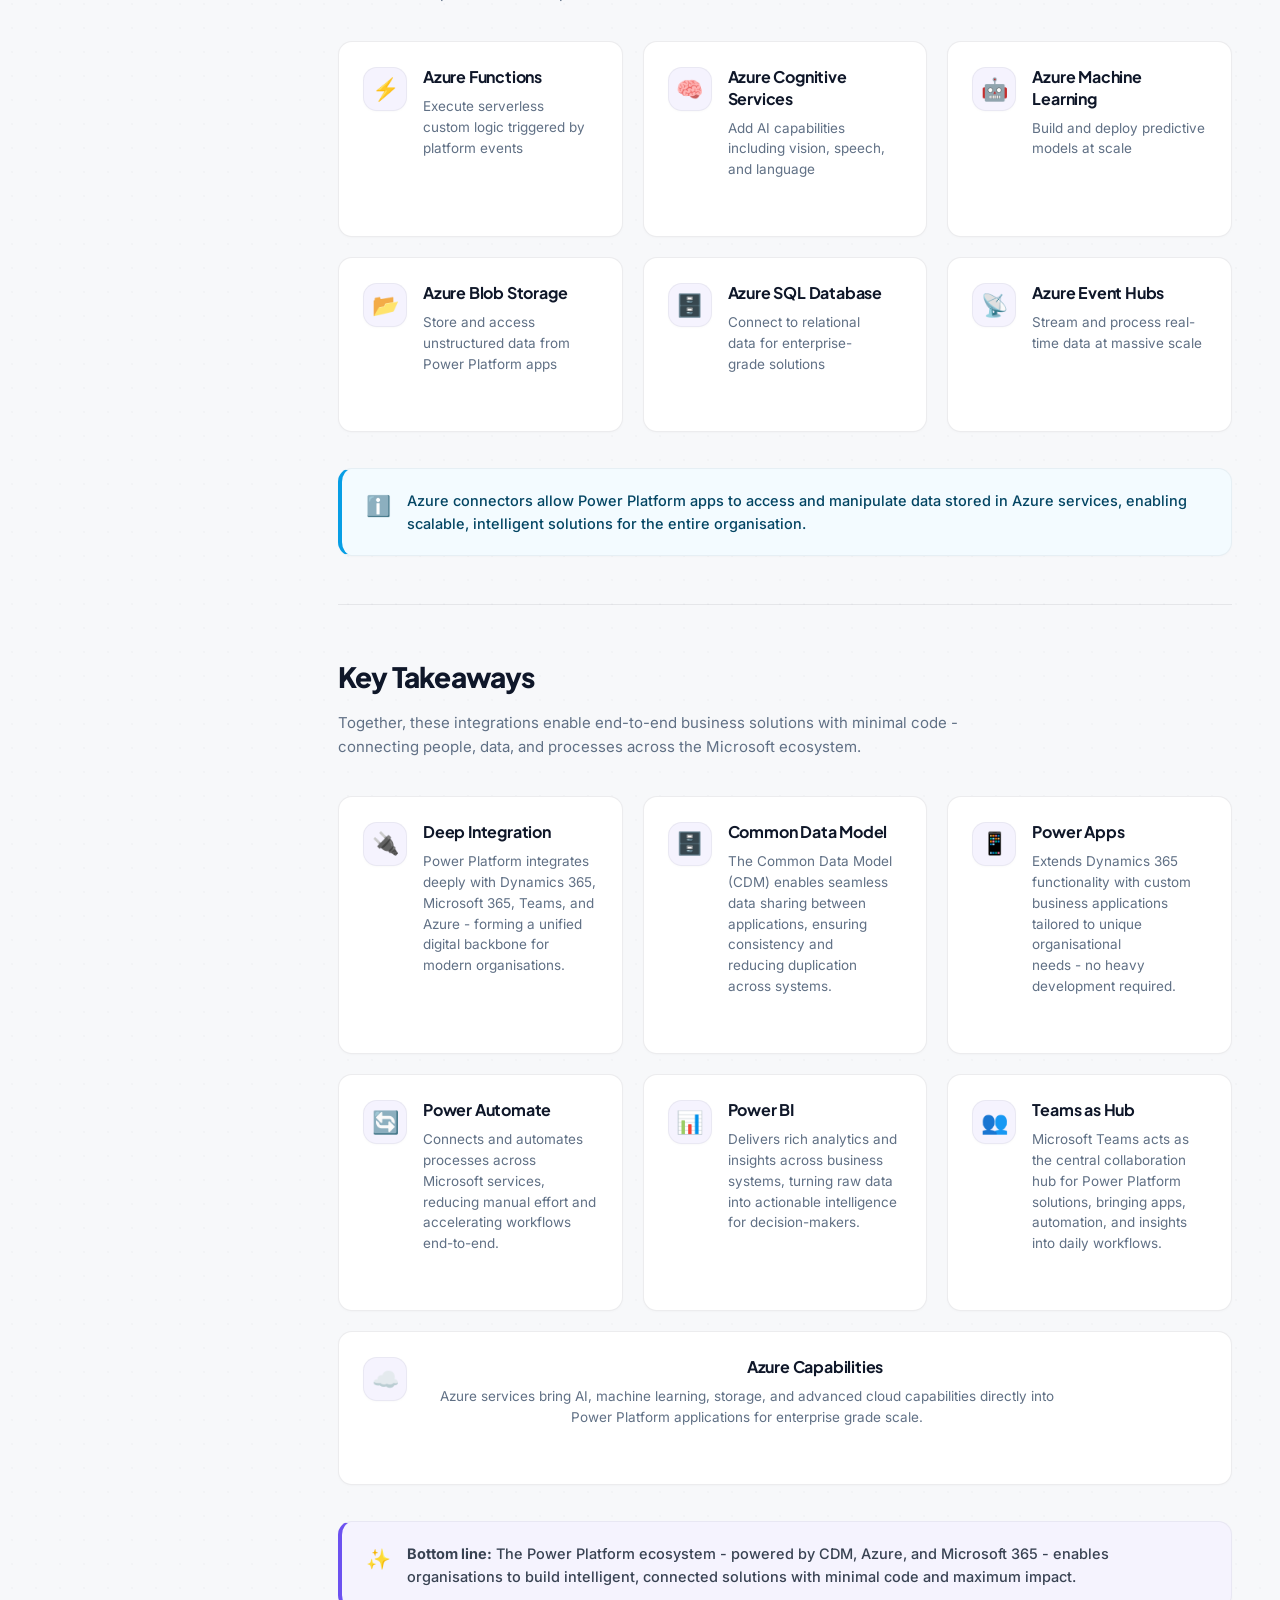
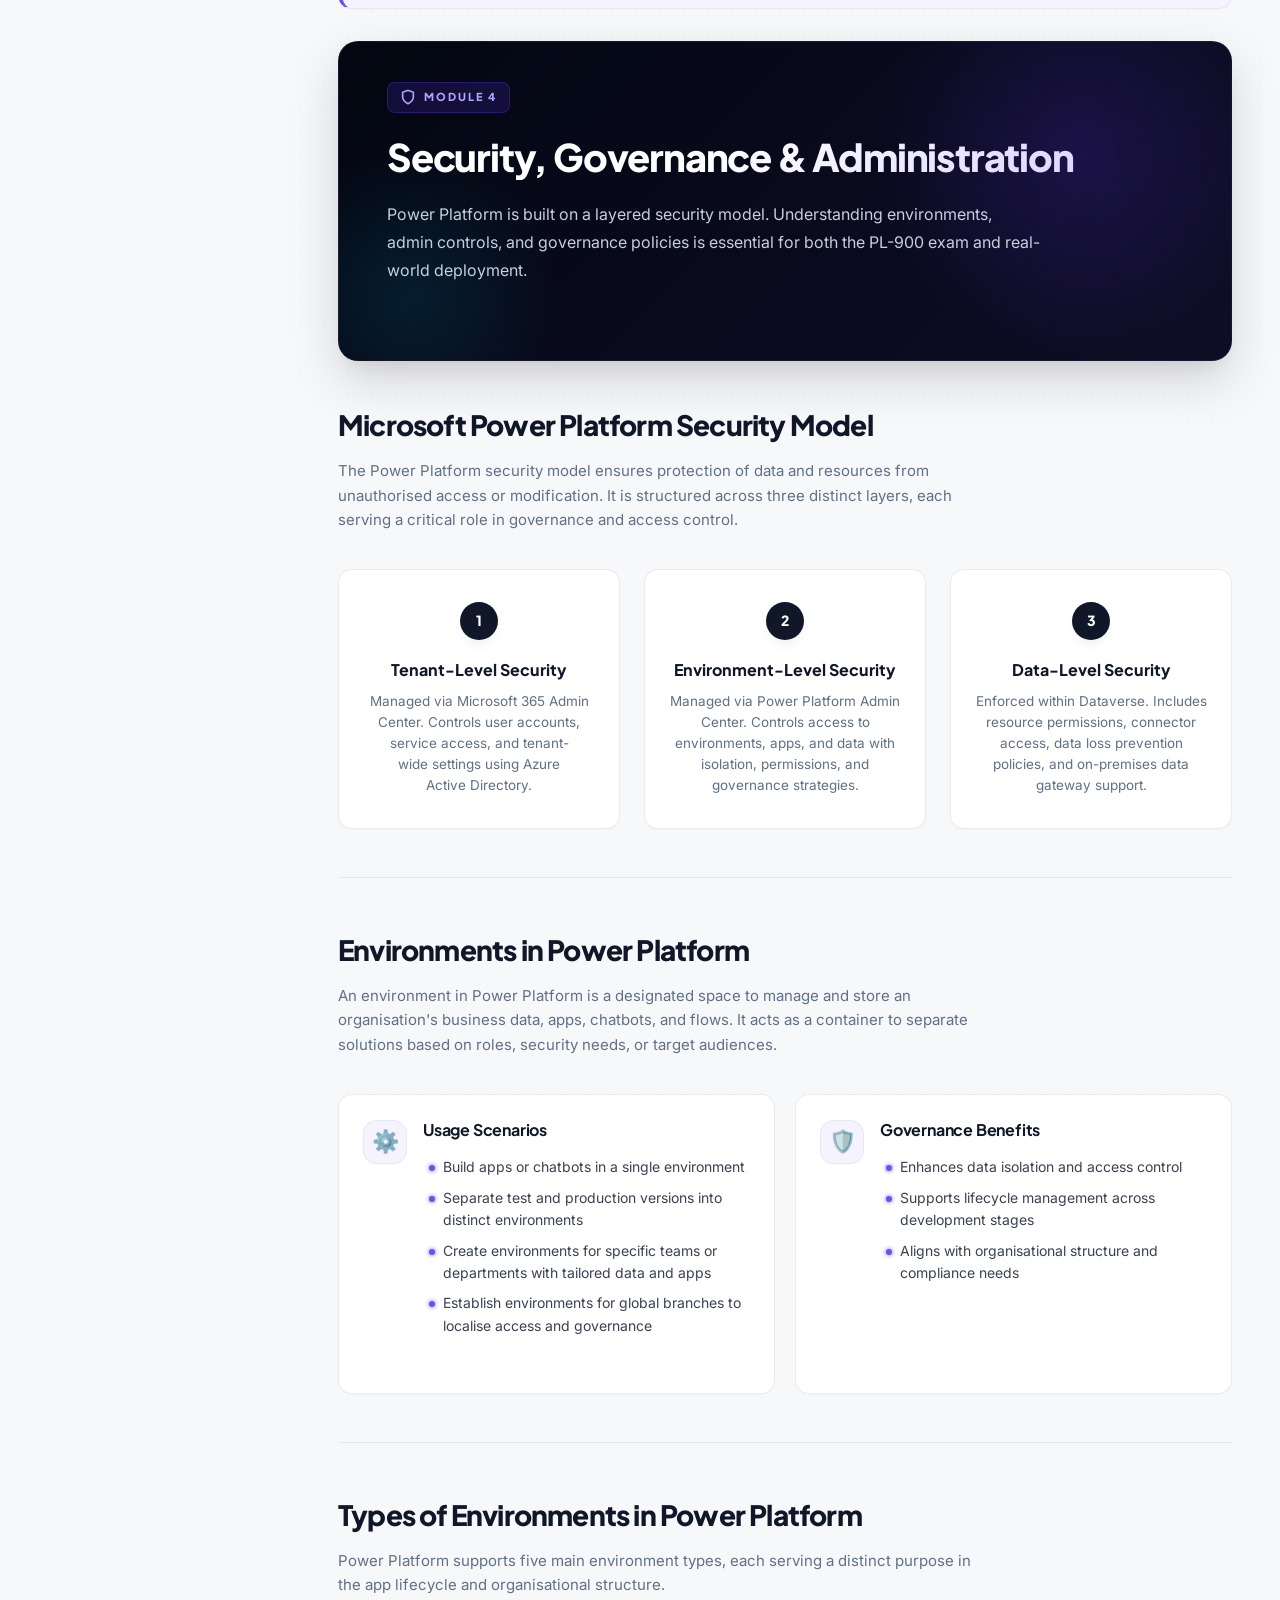
==== commit 2fa7ebf1: "style: premium UI/UX redesign of Day 1 Study Materials portal" ====
--- a/PL 900 Materials/index.html
+++ b/PL 900 Materials/index.html
@@ -7,7 +7,7 @@
   <meta name="description" content="Comprehensive Day 1 PL-900 study materials covering Power Platform core components, business value, integrations, security, and Microsoft Dataverse.">
   <link rel="preconnect" href="https://fonts.googleapis.com">
   <link rel="preconnect" href="https://fonts.gstatic.com" crossorigin>
-  <link href="https://fonts.googleapis.com/css2?family=Inter:wght@300;400;500;600;700;800&display=swap" rel="stylesheet">
+  <link href="https://fonts.googleapis.com/css2?family=Inter:wght@300;400;500;600;700;800&family=Plus+Jakarta+Sans:wght@400;500;600;700;800&display=swap" rel="stylesheet">
   <link rel="stylesheet" href="styles.css">
 </head>
 <body>
--- a/PL 900 Materials/styles.css
+++ b/PL 900 Materials/styles.css
@@ -1,59 +1,74 @@
 /* ==========================================================================
-   PL-900 Study Materials Module — Styles
-   Extends the root design system. Shares all CSS variables from parent.
+   PL-900 Study Materials Module — Styles Redesign
+   A premium, state-of-the-art enterprise learning platform theme.
    ========================================================================== */
 
 /* Import Google Fonts */
-@import url('https://fonts.googleapis.com/css2?family=Inter:wght@300;400;500;600;700;800&display=swap');
-
-/* ==========================================================================
-   CSS Variables (mirrors parent root — self-contained page)
+@import url('https://fonts.googleapis.com/css2?family=Inter:wght@300;400;500;600;700;800&family=Plus+Jakarta+Sans:wght@400;500;600;700;800&display=swap');
+
+/* ==========================================================================
+   CSS Variables & Design Tokens
    ========================================================================== */
 :root {
-  --primary: hsl(252, 78%, 60%);
-  --primary-hover: hsl(252, 78%, 52%);
-  --primary-light: hsl(252, 78%, 97%);
-
-  --secondary: hsl(199, 89%, 48%);
-  --secondary-hover: hsl(199, 89%, 40%);
-  --secondary-light: hsl(199, 89%, 97%);
-
-  --accent: hsl(36, 100%, 50%);
-  --accent-light: hsl(36, 100%, 96%);
-
-  --success: hsl(142, 76%, 36%);
-  --success-light: hsl(142, 76%, 96%);
-
-  --danger: hsl(354, 76%, 48%);
-  --danger-light: hsl(354, 76%, 96%);
-
-  --neutral-bg: hsl(210, 40%, 98%);
+  /* Fonts */
+  --font-display: 'Plus Jakarta Sans', -apple-system, BlinkMacSystemFont, "Segoe UI", Roboto, sans-serif;
+  --font-body: 'Inter', -apple-system, BlinkMacSystemFont, "Segoe UI", Roboto, sans-serif;
+
+  /* Premium Color Palette (Unified HSL) */
+  --primary: hsl(250, 84%, 63%);
+  --primary-hover: hsl(250, 84%, 56%);
+  --primary-light: hsl(250, 84%, 97.5%);
+  --primary-glow: rgba(100, 52, 252, 0.15);
+
+  --secondary: hsl(199, 95%, 46%);
+  --secondary-hover: hsl(199, 95%, 38%);
+  --secondary-light: hsl(199, 95%, 97.5%);
+
+  --accent: hsl(38, 92%, 50%);
+  --accent-light: hsl(38, 92%, 97.5%);
+
+  --success: hsl(142, 70%, 38%);
+  --success-light: hsl(142, 70%, 97.5%);
+
+  --danger: hsl(355, 78%, 56%);
+  --danger-light: hsl(355, 78%, 98%);
+
+  /* Neutral Background & Cards */
+  --neutral-bg: hsl(220, 20%, 97.5%);
   --neutral-card: hsl(0, 0%, 100%);
-  --neutral-border: hsl(210, 14%, 91%);
-
-  --text-main: hsl(210, 24%, 16%);
-  --text-muted: hsl(210, 12%, 46%);
-  --text-light: hsl(210, 8%, 60%);
-
-  --shadow-sm: 0 1px 2px 0 rgba(0,0,0,0.05);
-  --shadow-md: 0 4px 6px -1px rgba(0,0,0,0.05), 0 2px 4px -1px rgba(0,0,0,0.03);
-  --shadow-lg: 0 10px 15px -3px rgba(0,0,0,0.05), 0 4px 6px -2px rgba(0,0,0,0.03);
-  --shadow-premium: 0 20px 25px -5px rgba(127, 90, 240, 0.06), 0 10px 10px -5px rgba(0,0,0,0.02);
-
-  --radius-sm: 6px;
-  --radius-md: 12px;
-  --radius-lg: 18px;
-  --radius-round: 50%;
-
+  --neutral-border: rgba(15, 23, 42, 0.08);
+  --border-glass: rgba(255, 255, 255, 0.7);
+
+  /* Typography Text Colors */
+  --text-main: hsl(222, 47%, 11%);
+  --text-body: hsl(217, 19%, 27%);
+  --text-muted: hsl(215, 16%, 45%);
+  --text-light: hsl(215, 16%, 42%);
+
+  /* Premium Layered Shadows (Soft Depth) */
+  --shadow-sm: 0 1px 3px 0 rgba(0, 0, 0, 0.02), 0 1px 2px -1px rgba(0, 0, 0, 0.02);
+  --shadow-md: 0 4px 6px -1px rgba(15, 23, 42, 0.03), 0 2px 4px -2px rgba(15, 23, 42, 0.02), 0 10px 15px -3px rgba(15, 23, 42, 0.03);
+  --shadow-lg: 0 10px 25px -5px rgba(15, 23, 42, 0.04), 0 8px 10px -6px rgba(15, 23, 42, 0.03), 0 20px 25px -5px rgba(15, 23, 42, 0.02);
+  --shadow-premium: 0 20px 40px -12px rgba(15, 23, 42, 0.06), 0 10px 20px -8px rgba(15, 23, 42, 0.04);
+  --shadow-card-hover: 0 24px 48px -12px rgba(15, 23, 42, 0.08), 0 12px 24px -12px rgba(15, 23, 42, 0.04);
+
+  /* Border Radii */
+  --radius-sm: 8px;
+  --radius-md: 14px;
+  --radius-lg: 20px;
+  --radius-round: 9999px;
+
+  /* Transitions (Spring Easing Cubic Bezier) */
   --transition-fast: 0.15s ease;
-  --transition-normal: 0.25s cubic-bezier(0.4, 0, 0.2, 1);
-  --transition-slow: 0.4s cubic-bezier(0.4, 0, 0.2, 1);
-
-  --sidebar-width: 280px;
-}
-
-/* ==========================================================================
-   Reset & Base
+  --transition-normal: 0.3s cubic-bezier(0.16, 1, 0.3, 1);
+  --transition-slow: 0.5s cubic-bezier(0.16, 1, 0.3, 1);
+
+  --sidebar-width: 290px;
+  --header-height: 72px;
+}
+
+/* ==========================================================================
+   Reset & Base Styles
    ========================================================================== */
 *, *::before, *::after {
   box-sizing: border-box;
@@ -61,19 +76,24 @@
   padding: 0;
 }
 
-html { scroll-behavior: smooth; }
+html {
+  scroll-behavior: smooth;
+  scroll-padding-top: 100px;
+}
 
 body {
-  font-family: 'Inter', -apple-system, BlinkMacSystemFont, "Segoe UI", Roboto, sans-serif;
+  font-family: var(--font-body);
   background-color: var(--neutral-bg);
-  color: var(--text-main);
-  line-height: 1.6;
+  background-image: radial-gradient(rgba(15, 23, 42, 0.02) 1.5px, transparent 1.5px);
+  background-size: 24px 24px;
+  color: var(--text-body);
+  line-height: 1.7;
   -webkit-font-smoothing: antialiased;
   -moz-osx-font-smoothing: grayscale;
 }
 
 /* ==========================================================================
-   Progress Bar
+   Reading Progress Bar
    ========================================================================== */
 #progress-bar-container {
   position: fixed;
@@ -81,36 +101,35 @@
   left: 0;
   right: 0;
   height: 4px;
-  background: rgba(226, 232, 240, 0.6);
+  background: rgba(15, 23, 42, 0.04);
   z-index: 250;
-  backdrop-filter: blur(4px);
 }
 
 #progress-bar {
   height: 100%;
   width: 0%;
-  background: linear-gradient(90deg, var(--primary) 0%, var(--secondary) 50%, #00f2fe 100%);
-  box-shadow: 0 0 8px rgba(127, 90, 240, 0.4);
-  transition: width 0.1s linear;
-}
-
-/* ==========================================================================
-   Header / Navigation
+  background: linear-gradient(90deg, var(--primary) 0%, var(--secondary) 50%, #06b6d4 100%);
+  box-shadow: 0 0 10px rgba(100, 52, 252, 0.3);
+  transition: width 0.12s linear;
+}
+
+/* ==========================================================================
+   Header Styles (Glassmorphism UI)
    ========================================================================== */
 .app-header {
   display: flex;
   justify-content: space-between;
   align-items: center;
-  height: 72px;
-  padding: 0 28px;
-  background-color: rgba(255, 255, 255, 0.75);
-  backdrop-filter: blur(20px);
-  -webkit-backdrop-filter: blur(20px);
-  border-bottom: 1px solid rgba(226, 232, 240, 0.8);
+  height: var(--header-height);
+  padding: 0 32px;
+  background-color: rgba(255, 255, 255, 0.7);
+  backdrop-filter: blur(20px) saturate(180%);
+  -webkit-backdrop-filter: blur(20px) saturate(180%);
+  border-bottom: 1px solid var(--neutral-border);
   position: sticky;
-  top: 4px; /* offset for progress bar */
+  top: 0;
   z-index: 100;
-  box-shadow: 0 4px 30px rgba(0, 0, 0, 0.02);
+  box-shadow: 0 4px 30px rgba(15, 23, 42, 0.02);
 }
 
 .header-logo {
@@ -118,18 +137,19 @@
   align-items: center;
   gap: 12px;
   text-decoration: none;
-  transition: opacity var(--transition-fast);
+  transition: transform var(--transition-fast);
 }
 
 .header-logo:hover {
-  opacity: 0.85;
+  transform: scale(1.02);
 }
 
 .logo-text {
+  font-family: var(--font-display);
   font-size: 19px;
   font-weight: 800;
   letter-spacing: -0.5px;
-  background: linear-gradient(135deg, var(--text-main) 20%, var(--primary) 100%);
+  background: linear-gradient(135deg, var(--text-main) 30%, var(--primary) 100%);
   -webkit-background-clip: text;
   -webkit-text-fill-color: transparent;
   background-clip: text;
@@ -147,7 +167,7 @@
   gap: 8px;
   font-size: 13px;
   font-weight: 700;
-  color: var(--text-muted);
+  color: var(--text-body);
   text-decoration: none;
   padding: 8px 16px;
   border-radius: var(--radius-md);
@@ -162,64 +182,68 @@
   border-color: var(--primary);
   background: var(--primary-light);
   transform: translateY(-1px);
-  box-shadow: 0 4px 12px rgba(127, 90, 240, 0.1);
+  box-shadow: 0 4px 12px var(--primary-glow);
 }
 
 .mobile-menu-btn {
   display: none;
-  background: none;
+  background: var(--neutral-card);
   border: 1px solid var(--neutral-border);
   padding: 8px;
   border-radius: var(--radius-sm);
   cursor: pointer;
   color: var(--text-muted);
   transition: all var(--transition-fast);
+  box-shadow: var(--shadow-sm);
 }
 
 .mobile-menu-btn:hover {
   background: var(--neutral-bg);
   color: var(--primary);
-}
-
-/* ==========================================================================
-   Layout: Sidebar + Main
+  border-color: var(--primary);
+}
+
+/* ==========================================================================
+   Layout Structures
    ========================================================================== */
 .materials-layout {
   display: flex;
-  min-height: calc(100vh - 76px);
-}
-
-/* ==========================================================================
-   Sidebar Navigation
+  min-height: calc(100vh - var(--header-height));
+  position: relative;
+}
+
+/* ==========================================================================
+   Sidebar Navigation (Glassmorphic Floating Layout)
    ========================================================================== */
 .sidebar {
   width: var(--sidebar-width);
   flex-shrink: 0;
-  background: rgba(255, 255, 255, 0.65);
-  backdrop-filter: blur(16px);
-  -webkit-backdrop-filter: blur(16px);
-  border-right: 1px solid rgba(226, 232, 240, 0.8);
+  background: rgba(255, 255, 255, 0.5);
+  backdrop-filter: blur(20px);
+  -webkit-backdrop-filter: blur(20px);
+  border-right: 1px solid var(--neutral-border);
   padding: 32px 0;
   position: sticky;
-  top: 76px;
-  height: calc(100vh - 76px);
+  top: var(--header-height);
+  height: calc(100vh - var(--header-height));
   overflow-y: auto;
   scrollbar-width: thin;
-  scrollbar-color: rgba(127, 90, 240, 0.2) transparent;
+  scrollbar-color: rgba(15, 23, 42, 0.1) transparent;
 }
 
 .sidebar::-webkit-scrollbar { width: 5px; }
 .sidebar::-webkit-scrollbar-track { background: transparent; }
-.sidebar::-webkit-scrollbar-thumb { background: rgba(127, 90, 240, 0.15); border-radius: 4px; }
-.sidebar::-webkit-scrollbar-thumb:hover { background: rgba(127, 90, 240, 0.3); }
+.sidebar::-webkit-scrollbar-thumb { background: rgba(15, 23, 42, 0.1); border-radius: 4px; }
+.sidebar::-webkit-scrollbar-thumb:hover { background: rgba(15, 23, 42, 0.2); }
 
 .sidebar-header {
   padding: 0 24px 24px;
-  border-bottom: 1px solid rgba(226, 232, 240, 0.8);
+  border-bottom: 1px solid var(--neutral-border);
   margin-bottom: 16px;
 }
 
 .sidebar-label {
+  font-family: var(--font-display);
   font-size: 10px;
   font-weight: 800;
   text-transform: uppercase;
@@ -229,6 +253,7 @@
 }
 
 .sidebar-title {
+  font-family: var(--font-display);
   font-size: 16px;
   font-weight: 800;
   color: var(--text-main);
@@ -244,7 +269,7 @@
 
 .sidebar-progress-bar {
   height: 6px;
-  background: rgba(226, 232, 240, 0.8);
+  background: rgba(15, 23, 42, 0.05);
   border-radius: 3px;
   margin-top: 8px;
   overflow: hidden;
@@ -253,11 +278,10 @@
 .sidebar-progress-fill {
   height: 100%;
   background: linear-gradient(90deg, var(--primary) 0%, var(--secondary) 100%);
-  transition: width 0.4s cubic-bezier(0.4, 0, 0.2, 1);
+  transition: width 0.4s cubic-bezier(0.16, 1, 0.3, 1);
   width: 0%;
 }
 
-/* Module Nav Groups */
 .sidebar-nav {
   padding: 0 16px;
 }
@@ -278,12 +302,12 @@
   cursor: pointer;
   text-align: left;
   transition: all var(--transition-fast);
-  color: var(--text-main);
+  color: var(--text-body);
   font-family: inherit;
 }
 
 .module-nav-btn:hover {
-  background: rgba(127, 90, 240, 0.05);
+  background: rgba(15, 23, 42, 0.04);
   color: var(--primary);
 }
 
@@ -296,8 +320,8 @@
   display: inline-flex;
   align-items: center;
   justify-content: center;
-  width: 26px;
-  height: 26px;
+  width: 24px;
+  height: 24px;
   border-radius: var(--radius-sm);
   background: var(--neutral-card);
   font-size: 12px;
@@ -312,10 +336,11 @@
   background: var(--primary);
   color: white;
   border-color: var(--primary);
-  box-shadow: 0 4px 10px rgba(127, 90, 240, 0.2);
+  box-shadow: 0 4px 10px var(--primary-glow);
 }
 
 .module-nav-name {
+  font-family: var(--font-display);
   font-size: 13.5px;
   font-weight: 700;
   flex: 1;
@@ -336,13 +361,13 @@
 .section-nav-list {
   display: none;
   flex-direction: column;
-  padding: 6px 0 6px 36px;
+  padding: 6px 0 6px 34px;
   gap: 3px;
-  animation: slideDown 0.25s cubic-bezier(0.4, 0, 0.2, 1) forwards;
+  animation: slideDown 0.25s cubic-bezier(0.16, 1, 0.3, 1) forwards;
 }
 
 @keyframes slideDown {
-  from { opacity: 0; transform: translateY(-5px); }
+  from { opacity: 0; transform: translateY(-6px); }
   to { opacity: 1; transform: translateY(0); }
 }
 
@@ -364,13 +389,13 @@
 
 .section-nav-link:hover {
   color: var(--primary);
-  background: rgba(127, 90, 240, 0.04);
+  background: rgba(15, 23, 42, 0.03);
 }
 
 .section-nav-link.active {
-  color: var(--primary);
+  color: var(--section-accent, var(--primary));
   font-weight: 700;
-  background: rgba(127, 90, 240, 0.06);
+  background: var(--section-accent-light, var(--primary-light));
 }
 
 .section-nav-link.active::before {
@@ -379,10 +404,10 @@
   left: 0;
   top: 50%;
   transform: translateY(-50%);
-  width: 4px;
+  width: 3px;
   height: 12px;
-  background: var(--primary);
-  border-radius: 2px;
+  background: var(--section-accent, var(--primary));
+  border-radius: var(--radius-round);
 }
 
 /* ==========================================================================
@@ -391,39 +416,57 @@
 .content-main {
   flex: 1;
   min-width: 0;
-  padding: 48px 56px 96px;
-  max-width: 1000px;
-  animation: contentFadeIn 0.5s ease-out;
+  padding: 40px 48px 80px;
+  max-width: 1040px;
+  margin: 0;
+  animation: contentFadeIn 0.6s cubic-bezier(0.16, 1, 0.3, 1);
 }
 
 @keyframes contentFadeIn {
-  from { opacity: 0; transform: translateY(8px); }
+  from { opacity: 0; transform: translateY(12px); }
   to { opacity: 1; transform: translateY(0); }
 }
 
-/* ==========================================================================
-   Module Hero / Section Headers
+.content-main p {
+  max-width: 72ch;
+  text-wrap: pretty;
+}
+
+/* ==========================================================================
+   Module Hero (Interactive Canvas Card)
    ========================================================================== */
 .module-hero {
-  background: linear-gradient(135deg, hsl(230, 24%, 12%) 0%, hsl(252, 45%, 16%) 100%);
+  background: linear-gradient(135deg, hsl(224, 71%, 4%) 0%, hsl(244, 49%, 10%) 100%);
   border-radius: var(--radius-lg);
-  padding: 56px;
+  padding: 40px 48px;
   color: white;
-  margin-bottom: 56px;
+  margin-bottom: 40px;
   position: relative;
   overflow: hidden;
-  box-shadow: 0 20px 40px -15px rgba(27, 20, 50, 0.15);
-  border: 1px solid rgba(255, 255, 255, 0.05);
-}
-
+  box-shadow: var(--shadow-lg), 0 20px 50px rgba(15, 23, 42, 0.15);
+  border: 1px solid rgba(255, 255, 255, 0.06);
+}
+
+/* Floating Glassmorphic Orbs inside Heroes */
 .module-hero::before {
   content: '';
   position: absolute;
-  top: -50%;
-  right: -20%;
-  width: 450px;
-  height: 450px;
-  background: radial-gradient(circle, rgba(127, 90, 240, 0.22) 0%, transparent 60%);
+  top: -40%;
+  right: -10%;
+  width: 480px;
+  height: 480px;
+  background: radial-gradient(circle, rgba(100, 52, 252, 0.18) 0%, transparent 60%);
+  pointer-events: none;
+}
+
+.module-hero::after {
+  content: '';
+  position: absolute;
+  bottom: -30%;
+  left: -10%;
+  width: 320px;
+  height: 320px;
+  background: radial-gradient(circle, rgba(6, 182, 212, 0.12) 0%, transparent 65%);
   pointer-events: none;
 }
 
@@ -431,49 +474,55 @@
   display: inline-flex;
   align-items: center;
   gap: 8px;
+  font-family: var(--font-display);
   font-size: 11px;
   font-weight: 800;
   text-transform: uppercase;
-  letter-spacing: 2.5px;
-  color: hsl(252, 78%, 82%);
-  margin-bottom: 16px;
-  background: rgba(127, 90, 240, 0.15);
-  padding: 4px 10px;
+  letter-spacing: 2px;
+  color: hsl(250, 100%, 82%);
+  margin-bottom: 20px;
+  background: rgba(100, 52, 252, 0.16);
+  padding: 5px 12px;
   border-radius: var(--radius-sm);
-  border: 1px solid rgba(127, 90, 240, 0.25);
+  border: 1px solid rgba(100, 52, 252, 0.3);
+  position: relative;
+  z-index: 10;
 }
 
 .module-hero h1 {
+  font-family: var(--font-display);
   font-size: 38px;
-  font-weight: 850;
+  font-weight: 800;
   letter-spacing: -1.2px;
   line-height: 1.25;
-  margin-bottom: 18px;
+  margin-bottom: 20px;
   color: white;
-  background: linear-gradient(135deg, #ffffff 40%, hsl(252, 78%, 88%) 100%);
+  background: linear-gradient(135deg, #ffffff 40%, hsl(250, 100%, 90%) 100%);
   -webkit-background-clip: text;
   -webkit-text-fill-color: transparent;
   background-clip: text;
+  position: relative;
+  z-index: 10;
 }
 
 .module-hero .hero-desc {
-  font-size: 16.5px;
-  color: hsl(210, 20%, 82%);
-  max-width: 680px;
+  font-size: 16px;
+  color: hsl(215, 25%, 82%);
+  max-width: 660px;
   line-height: 1.75;
-  margin-bottom: 32px;
-}
-
-.module-hero .hero-desc:last-child {
-  margin-bottom: 0;
+  margin-bottom: 36px;
+  position: relative;
+  z-index: 10;
 }
 
 .module-hero-stats {
   display: flex;
-  gap: 40px;
+  gap: 48px;
   flex-wrap: wrap;
   border-top: 1px solid rgba(255, 255, 255, 0.1);
-  padding-top: 24px;
+  padding-top: 28px;
+  position: relative;
+  z-index: 10;
 }
 
 .hero-stat {
@@ -483,80 +532,80 @@
 }
 
 .hero-stat-num {
+  font-family: var(--font-display);
   font-size: 32px;
-  font-weight: 850;
+  font-weight: 800;
   color: white;
   letter-spacing: -0.5px;
   line-height: 1;
 }
 
 .hero-stat-label {
-  font-size: 12px;
-  color: hsl(210, 10%, 65%);
-  font-weight: 600;
+  font-size: 11px;
+  color: hsl(215, 15%, 68%);
+  font-weight: 700;
   text-transform: uppercase;
-  letter-spacing: 0.5px;
-}
-
-/* Module divider */
+  letter-spacing: 0.8px;
+}
+
+/* ==========================================================================
+   Section Boundaries & Accents
+   ========================================================================== */
 .module-section {
-  margin-bottom: 80px;
+  margin-bottom: 0;
   scroll-margin-top: 110px;
   
-  /* Brand accents properties defined per section */
+  /* Brand accents (Default Indigo) */
   --section-accent: var(--primary);
   --section-accent-light: var(--primary-light);
-  --section-accent-glow: rgba(127, 90, 240, 0.12);
-}
-
-/* Specific Section Color Codings */
+  --section-accent-glow: var(--primary-glow);
+}
+
+/* Custom Tool HSL Alignments */
 #m1-powerapps {
   --section-accent: hsl(295, 65%, 45%);
   --section-accent-light: hsl(295, 65%, 97.5%);
-  --section-accent-glow: rgba(186, 40, 186, 0.16);
+  --section-accent-glow: rgba(186, 40, 186, 0.12);
 }
 #m1-automate {
   --section-accent: hsl(215, 100%, 48%);
   --section-accent-light: hsl(215, 100%, 97.5%);
-  --section-accent-glow: rgba(0, 102, 255, 0.16);
+  --section-accent-glow: rgba(0, 102, 255, 0.12);
 }
 #m1-powerbi {
   --section-accent: hsl(45, 95%, 44%);
   --section-accent-light: hsl(45, 95%, 97.5%);
-  --section-accent-glow: rgba(242, 180, 17, 0.16);
+  --section-accent-glow: rgba(242, 180, 17, 0.12);
 }
 #m1-pva {
   --section-accent: hsl(201, 100%, 40%);
   --section-accent-light: hsl(201, 100%, 97.5%);
-  --section-accent-glow: rgba(0, 138, 215, 0.16);
+  --section-accent-glow: rgba(0, 138, 215, 0.12);
 }
 #m1-powerpages {
   --section-accent: hsl(180, 100%, 32%);
   --section-accent-light: hsl(180, 100%, 97.5%);
-  --section-accent-glow: rgba(0, 128, 128, 0.16);
+  --section-accent-glow: rgba(0, 128, 128, 0.12);
 }
 [data-module-group="5"] .module-section {
   --section-accent: hsl(228, 100%, 25%);
   --section-accent-light: hsl(228, 100%, 97.5%);
-  --section-accent-glow: rgba(0, 32, 91, 0.16);
-}
-
-/* ==========================================================================
-   Section Titles
-   ========================================================================== */
+  --section-accent-glow: rgba(0, 32, 91, 0.12);
+}
+
 .section-title {
+  font-family: var(--font-display);
   font-size: 28px;
-  font-weight: 850;
+  font-weight: 800;
   color: var(--text-main);
   letter-spacing: -0.8px;
   margin-bottom: 10px;
-  position: relative;
 }
 
 .section-subtitle {
-  font-size: 15.5px;
+  font-size: 15px;
   color: var(--text-muted);
-  margin-bottom: 32px;
+  margin-bottom: 36px;
   line-height: 1.65;
   max-width: 760px;
 }
@@ -564,105 +613,63 @@
 .section-divider {
   border: none;
   border-top: 1px solid var(--neutral-border);
-  margin: 56px 0;
-}
-
-/* ==========================================================================
-   Feature Grid Cards (like Power Apps features)
+  margin: 48px 0;
+}
+
+/* ==========================================================================
+   Premium Cards & Grids
    ========================================================================== */
 .feature-grid {
   display: grid;
   grid-template-columns: repeat(auto-fit, minmax(260px, 1fr));
-  gap: 16px;
-  margin-bottom: 32px;
-  align-content: start;
-  align-self: start;
-}
-
-.feature-grid.cols-2 {
-  grid-template-columns: repeat(2, 1fr);
-}
-
-.feature-grid.cols-3 {
-  grid-template-columns: repeat(3, 1fr);
-}
-
-.feature-grid.cols-4 {
-  grid-template-columns: repeat(4, 1fr);
-}
-
-.feature-card.no-icon {
-  grid-template-columns: 1fr;
-  grid-template-rows: auto auto;
-  column-gap: 0;
-  row-gap: 8px;
-  border-left: 6px solid hsl(222, 19%, 15%) !important;
-  padding: 24px;
-}
-
-.feature-card.no-icon:hover {
-  border-left-color: hsl(222, 19%, 15%) !important;
-}
-
-.feature-card.no-icon h3 {
-  grid-column: 1;
-  grid-row: 1;
-  font-size: 16px;
-  font-weight: 700;
-  color: var(--text-main);
-  margin-bottom: 0 !important;
-}
-
-.feature-card.no-icon p {
-  grid-column: 1;
-  grid-row: 2;
-  font-size: 13.5px;
-  color: var(--text-muted);
-  line-height: 1.5;
-  margin: 0;
-}
+  gap: 20px;
+  margin-bottom: 36px;
+}
+
+.feature-grid.cols-2 { grid-template-columns: repeat(2, 1fr); }
+.feature-grid.cols-3 { grid-template-columns: repeat(3, 1fr); }
+.feature-grid.cols-4 { grid-template-columns: repeat(4, 1fr); }
 
 .feature-card {
   background: var(--neutral-card);
   border: 1px solid var(--neutral-border);
   border-radius: var(--radius-md);
-  padding: 18px 20px;
+  padding: 24px;
   transition: transform var(--transition-normal), box-shadow var(--transition-normal), border-color var(--transition-normal);
   box-shadow: var(--shadow-sm);
   display: grid;
   grid-template-columns: auto 1fr;
-  grid-template-rows: auto auto;
   column-gap: 16px;
-  row-gap: 4px;
+  row-gap: 8px;
+  align-content: start;
   align-items: start;
 }
 
 .feature-card:hover {
-  transform: translateY(-3px);
-  box-shadow: 0 12px 24px -8px var(--section-accent-glow);
+  transform: translateY(-4px);
+  box-shadow: var(--shadow-card-hover), 0 8px 20px var(--section-accent-glow);
   border-color: var(--section-accent);
 }
 
 .feature-card-icon,
 .feature-card-icon-box {
   grid-column: 1;
-  grid-row: 1 / span 2;
-  font-size: 20px;
-  margin-bottom: 0 !important;
+  grid-row: 1 / span 6;
+  font-size: 22px;
   display: inline-flex;
   align-items: center;
   justify-content: center;
-  width: 42px;
-  height: 42px;
+  width: 44px;
+  height: 44px;
   background: var(--section-accent-light, var(--primary-light));
   color: var(--section-accent, var(--primary));
-  border: 1px solid rgba(226, 232, 240, 0.7);
-  border-radius: var(--radius-md);
-  box-shadow: 0 2px 6px rgba(0,0,0,0.01);
-  transition: all var(--transition-fast);
+  border: 1px solid rgba(15, 23, 42, 0.05);
+  border-radius: var(--radius-md);
+  box-shadow: var(--shadow-sm);
+  transition: all var(--transition-normal);
   flex-shrink: 0;
   align-self: start;
-  margin-top: 2px;
+  margin-top: 1px;
 }
 
 .feature-card:hover .feature-card-icon,
@@ -674,45 +681,73 @@
   box-shadow: 0 4px 10px var(--section-accent-glow);
 }
 
+.feature-card:not(.no-icon) > :not(.feature-card-icon):not(.feature-card-icon-box) {
+  grid-column: 2;
+}
+
 .feature-card h3 {
-  grid-column: 2;
-  grid-row: 1;
-  font-size: 15.5px;
-  font-weight: 750;
+  font-family: var(--font-display);
+  font-size: 16px;
+  font-weight: 700;
   color: var(--text-main);
-  margin-bottom: 0 !important;
   letter-spacing: -0.2px;
-  line-height: 1.3;
+  line-height: 1.35;
 }
 
 .feature-card p {
-  grid-column: 2;
-  grid-row: 2;
   font-size: 13.5px;
   color: var(--text-muted);
-  line-height: 1.5;
+  line-height: 1.55;
   margin: 0;
 }
 
-/* ==========================================================================
-   Component Overview Cards (Slide 1 — Platform Overview)
+.feature-card > :last-child {
+  margin-bottom: 0 !important;
+}
+
+/* Modifiers for Cards without Emojis (e.g. PVA sub-modules) */
+.feature-card.no-icon {
+  grid-template-columns: 1fr;
+  column-gap: 0;
+  border-left: 6px solid var(--text-main) !important;
+  padding: 24px;
+  align-content: start;
+}
+
+.feature-card.no-icon:hover {
+  border-left-color: var(--section-accent) !important;
+}
+
+.feature-card.no-icon > * {
+  grid-column: 1 !important;
+  grid-row: auto !important;
+}
+
+.feature-card.no-icon h3 {
+  margin-bottom: 4px;
+}
+
+.feature-card.no-icon p {
+  margin: 0;
+}
+
+/* ==========================================================================
+   Platform Grid (Slide 1 Overview cards)
    ========================================================================== */
 .platform-grid {
   display: grid;
   grid-template-columns: repeat(3, 1fr);
   gap: 20px;
-  margin-bottom: 24px;
-}
-
-.platform-grid.two-col {
-  grid-template-columns: repeat(2, 1fr);
-}
+  margin-bottom: 32px;
+}
+
+.platform-grid.two-col { grid-template-columns: repeat(2, 1fr); }
 
 .platform-card {
   background: var(--neutral-card);
   border: 1px solid var(--neutral-border);
   border-radius: var(--radius-md);
-  padding: 24px;
+  padding: 26px;
   transition: all var(--transition-normal);
   box-shadow: var(--shadow-sm);
 }
@@ -720,32 +755,33 @@
 .platform-card:hover {
   border-color: var(--section-accent);
   background: var(--section-accent-light);
-  transform: translateY(-3px);
-  box-shadow: 0 10px 20px -8px var(--section-accent-glow);
+  transform: translateY(-4px);
+  box-shadow: var(--shadow-card-hover), 0 8px 20px var(--section-accent-glow);
 }
 
 .platform-card h3 {
-  font-size: 16.5px;
-  font-weight: 750;
+  font-family: var(--font-display);
+  font-size: 17px;
+  font-weight: 700;
   color: var(--text-main);
-  margin-bottom: 6px;
+  margin-bottom: 8px;
   letter-spacing: -0.2px;
 }
 
 .platform-card p {
-  font-size: 13.5px;
+  font-size: 14px;
   color: var(--text-muted);
-  line-height: 1.5;
-}
-
-/* ==========================================================================
-   Icon Feature List (Power Pages, slide 6)
+  line-height: 1.6;
+}
+
+/* ==========================================================================
+   Icon Lists & Bullet Lists
    ========================================================================== */
 .icon-list {
   display: flex;
   flex-direction: column;
   gap: 20px;
-  margin-bottom: 32px;
+  margin-bottom: 36px;
 }
 
 .icon-list-item {
@@ -761,14 +797,23 @@
   width: 44px;
   height: 44px;
   border-radius: var(--radius-round);
-  background: var(--neutral-bg);
+  background: var(--neutral-card);
   border: 1px solid var(--neutral-border);
+  box-shadow: var(--shadow-sm);
   font-size: 20px;
   flex-shrink: 0;
+  transition: all var(--transition-normal);
+}
+
+.icon-list-item:hover .icon-circle {
+  border-color: var(--section-accent);
+  background: var(--section-accent-light);
+  transform: scale(1.06);
 }
 
 .icon-list-item h4 {
-  font-size: 15px;
+  font-family: var(--font-display);
+  font-size: 15.5px;
   font-weight: 700;
   color: var(--text-main);
   margin-bottom: 4px;
@@ -777,518 +822,21 @@
 .icon-list-item p {
   font-size: 14px;
   color: var(--text-muted);
-}
-
-/* ==========================================================================
-   Arrow Feature List (Power Automate slide)
-   ========================================================================== */
-.arrow-list {
-  display: flex;
-  flex-direction: column;
-  gap: 14px;
-  margin-bottom: 24px;
-}
-
-.arrow-list-item {
-  display: flex;
-  gap: 12px;
-  align-items: flex-start;
-}
-
-.arrow-list-item .arrow-icon {
-  color: var(--primary);
-  font-size: 16px;
-  margin-top: 2px;
-  flex-shrink: 0;
-}
-
-.arrow-list-item h4 {
-  font-size: 15px;
-  font-weight: 700;
-  color: var(--text-main);
-  margin-bottom: 2px;
-}
-
-.arrow-list-item p {
-  font-size: 14px;
-  color: var(--text-muted);
-}
-
-/* ==========================================================================
-   Callout Banners
-   ========================================================================== */
-.callout {
-  display: flex;
-  gap: 16px;
-  padding: 18px 24px;
-  border-radius: var(--radius-md);
-  margin: 28px 0;
-  font-size: 14.5px;
-  line-height: 1.6;
-  font-weight: 500;
-  box-shadow: 0 4px 12px rgba(0,0,0,0.01);
-  transition: transform var(--transition-fast), box-shadow var(--transition-fast);
-  border: 1px solid rgba(226, 232, 240, 0.5);
-}
-
-.callout:hover {
-  transform: translateX(2px);
-  box-shadow: var(--shadow-sm);
-}
-
-.callout-icon { 
-  flex-shrink: 0; 
-  font-size: 20px; 
-  margin-top: 1px; 
-}
-
-.callout.info {
-  background: hsl(199, 89%, 97.5%);
-  border-left: 4px solid var(--secondary);
-  color: hsl(199, 89%, 25%);
-}
-
-.callout.success {
-  background: var(--section-accent-light, var(--success-light));
-  border-left: 4px solid var(--section-accent, var(--success));
-  color: var(--text-main);
-}
-
-.callout.warning {
-  background: var(--accent-light);
-  border-left: 4px solid var(--accent);
-  color: hsl(36, 100%, 25%);
-}
-
-.callout.tip {
-  background: var(--primary-light);
-  border-left: 4px solid var(--primary);
-  color: hsl(252, 78%, 32%);
-}
-
-.callout.dark {
-  background: hsl(222, 19%, 12%);
-  border-left: 4px solid hsl(222, 19%, 35%);
-  color: hsl(210, 15%, 85%);
-  border-top-color: transparent;
-  border-right-color: transparent;
-  border-bottom-color: transparent;
-}
-
-/* ==========================================================================
-   Exam Tip Cards
-   ========================================================================== */
-.exam-tips-grid {
-  display: flex;
-  flex-direction: column;
-  gap: 14px;
-  margin-bottom: 32px;
-}
-
-.exam-tip-item {
-  display: flex;
-  align-items: center;
-  gap: 14px;
-  background: var(--section-accent-light, var(--success-light));
-  border: 1px solid var(--neutral-border);
-  border-left: 4px solid var(--section-accent, var(--success));
-  border-radius: var(--radius-md);
-  padding: 16px 20px;
-  font-size: 14.5px;
-  font-weight: 650;
-  color: var(--text-main);
-  transition: transform var(--transition-fast);
-}
-
-.exam-tip-item:hover {
-  transform: translateX(4px);
-}
-
-.exam-tip-item .tip-icon { font-size: 20px; flex-shrink: 0; }
-
-/* ==========================================================================
-   Numbered List (Environment Types)
-   ========================================================================== */
-.numbered-list {
-  display: flex;
-  flex-direction: column;
-  gap: 14px;
-  margin-bottom: 32px;
-}
-
-.numbered-list-item {
-  display: flex;
-  gap: 18px;
-  align-items: flex-start;
-  background: var(--neutral-card);
-  border: 1px solid var(--neutral-border);
-  border-radius: var(--radius-md);
-  padding: 22px 26px;
-  transition: all var(--transition-normal);
-  box-shadow: var(--shadow-sm);
-}
-
-.numbered-list-item:hover {
-  border-color: var(--section-accent);
-  background: var(--section-accent-light);
-  transform: translateY(-2px);
-  box-shadow: 0 10px 20px -8px var(--section-accent-glow);
-}
-
-.num-badge {
-  display: inline-flex;
-  align-items: center;
-  justify-content: center;
-  width: 32px;
-  height: 32px;
-  border-radius: var(--radius-sm);
-  background: var(--section-accent, hsl(222, 19%, 15%));
-  color: white;
-  font-size: 14px;
-  font-weight: 800;
-  flex-shrink: 0;
-  box-shadow: 0 3px 6px var(--section-accent-glow);
-}
-
-.numbered-list-item h4 {
-  font-size: 15.5px;
-  font-weight: 750;
-  color: var(--text-main);
-  margin-bottom: 6px;
-}
-
-.numbered-list-item p {
-  font-size: 14px;
-  color: var(--text-muted);
-  line-height: 1.5;
-}
-
-/* ==========================================================================
-   Summary Cards (Key Takeaways)
-   ========================================================================== */
-.takeaway-grid {
-  display: grid;
-  grid-template-columns: repeat(auto-fit, minmax(240px, 1fr));
-  gap: 24px;
-  margin-bottom: 32px;
-}
-
-.takeaway-card {
-  background: var(--neutral-card);
-  border: 1px solid var(--neutral-border);
-  border-radius: var(--radius-md);
-  padding: 26px;
-  position: relative;
-  transition: transform var(--transition-normal), box-shadow var(--transition-normal), border-color var(--transition-normal);
-  box-shadow: var(--shadow-sm);
-}
-
-.takeaway-card:hover {
-  transform: translateY(-4px);
-  box-shadow: 0 16px 28px -8px var(--section-accent-glow);
-  border-color: var(--section-accent);
-}
-
-.takeaway-label {
-  display: inline-block;
-  font-size: 11px;
-  font-weight: 800;
-  text-transform: uppercase;
-  letter-spacing: 1.5px;
-  color: var(--section-accent);
-  background: var(--section-accent-light);
-  border: 1px solid rgba(226, 232, 240, 0.8);
-  padding: 4px 12px;
-  border-radius: var(--radius-sm);
-  margin-bottom: 16px;
-}
-
-.takeaway-card h3 {
-  font-size: 16.5px;
-  font-weight: 750;
-  color: var(--text-main);
-  margin-bottom: 10px;
-  letter-spacing: -0.2px;
-}
-
-.takeaway-card p {
-  font-size: 14px;
-  color: var(--text-muted);
   line-height: 1.55;
 }
 
-/* ==========================================================================
-   Comparison Table
-   ========================================================================== */
-.comparison-table-wrap {
-  border: 1px solid var(--neutral-border);
-  border-radius: var(--radius-md);
-  overflow: hidden;
-  box-shadow: var(--shadow-sm);
-  margin-bottom: 32px;
-  background: var(--neutral-card);
-}
-
-.comparison-table {
-  width: 100%;
-  border-collapse: collapse;
-  text-align: left;
-}
-
-.comparison-table th {
-  background: rgba(226, 232, 240, 0.4);
-  padding: 16px 20px;
-  font-size: 12.5px;
-  font-weight: 800;
-  color: var(--text-main);
-  text-transform: uppercase;
-  letter-spacing: 0.8px;
-  border-bottom: 2px solid var(--neutral-border);
-}
-
-.comparison-table th:first-child { width: 22%; }
-
-.comparison-table td {
-  padding: 16px 20px;
-  font-size: 14px;
-  color: var(--text-muted);
-  border-bottom: 1px solid var(--neutral-border);
-  vertical-align: top;
-  line-height: 1.55;
-  transition: all var(--transition-fast);
-}
-
-.comparison-table tr:last-child td { border-bottom: none; }
-.comparison-table tr:hover td { 
-  background: var(--section-accent-light, var(--primary-light)); 
-  color: var(--text-main);
-}
-
-/* ==========================================================================
-   Flow Steps (Capture → Automate → Visualise → Decide)
-   ========================================================================== */
-.flow-steps {
-  display: flex;
-  gap: 12px;
-  margin-bottom: 32px;
-  flex-wrap: wrap;
-}
-
-.flow-step {
-  flex: 1;
-  min-width: 160px;
-  background: var(--neutral-card);
-  border: 1px solid var(--neutral-border);
-  border-radius: var(--radius-md);
-  padding: 24px 20px;
-  text-align: center;
-  position: relative;
-  transition: all var(--transition-normal);
-  box-shadow: var(--shadow-sm);
-}
-
-.flow-step:hover {
-  background: var(--section-accent-light);
-  border-color: var(--section-accent);
-  transform: translateY(-2px);
-  box-shadow: 0 10px 20px -8px var(--section-accent-glow);
-}
-
-.flow-step-icon {
-  font-size: 32px;
-  margin-bottom: 10px;
-  display: block;
-  transition: transform var(--transition-fast);
-}
-
-.flow-step:hover .flow-step-icon {
-  transform: scale(1.1);
-}
-
-.flow-step h4 {
-  font-size: 15px;
-  font-weight: 750;
-  color: var(--text-main);
-  margin-bottom: 8px;
-}
-
-.flow-step p {
-  font-size: 12.5px;
-  color: var(--text-muted);
-  line-height: 1.45;
-}
-
-/* ==========================================================================
-   Security Layers (3-column)
-   ========================================================================== */
-.security-layers {
-  display: grid;
-  grid-template-columns: repeat(3, 1fr);
-  gap: 24px;
-  margin-bottom: 32px;
-}
-
-.security-layer-card {
-  background: var(--neutral-card);
-  border: 1px solid var(--neutral-border);
-  border-radius: var(--radius-md);
-  padding: 28px 24px;
-  text-align: center;
-  transition: all var(--transition-normal);
-  box-shadow: var(--shadow-sm);
-}
-
-.security-layer-card:hover {
-  transform: translateY(-4px);
-  box-shadow: 0 16px 28px -8px var(--section-accent-glow);
-  border-color: var(--section-accent);
-}
-
-.security-layer-num {
-  display: inline-flex;
-  align-items: center;
-  justify-content: center;
-  width: 36px;
-  height: 36px;
-  border-radius: var(--radius-round);
-  background: hsl(222, 19%, 15%);
-  color: white;
-  font-size: 14px;
-  font-weight: 800;
-  margin-bottom: 12px;
-}
-
-.security-layer-card h3 {
-  font-size: 15px;
-  font-weight: 700;
-  color: var(--text-main);
-  margin-bottom: 8px;
-}
-
-.security-layer-card p {
-  font-size: 13px;
-  color: var(--text-muted);
-  line-height: 1.5;
-}
-
-/* ==========================================================================
-   Relationship Diagram (visual for 1:N, N:1, N:N)
-   ========================================================================== */
-.relationship-diagram {
-  background: var(--neutral-bg);
-  border: 1px solid var(--neutral-border);
-  border-radius: var(--radius-md);
-  padding: 28px;
-  margin-bottom: 24px;
-  text-align: center;
-}
-
-.rel-type-badge {
-  display: inline-block;
-  font-size: 11px;
-  font-weight: 700;
-  text-transform: uppercase;
-  letter-spacing: 1px;
-  color: var(--text-muted);
-  background: var(--neutral-border);
-  padding: 3px 10px;
-  border-radius: var(--radius-sm);
-  margin-bottom: 16px;
-}
-
-.rel-nodes {
-  display: flex;
-  align-items: center;
-  justify-content: center;
-  gap: 12px;
-  flex-wrap: wrap;
-}
-
-.rel-node {
-  background: hsl(252, 40%, 22%);
-  color: white;
-  border-radius: var(--radius-md);
-  padding: 12px 18px;
-  font-size: 13px;
-  font-weight: 700;
-  min-width: 110px;
-  text-align: center;
-}
-
-.rel-node.light {
-  background: var(--primary-light);
-  color: var(--primary);
-  border: 1px solid hsl(252, 78%, 88%);
-}
-
-.rel-arrow {
-  font-size: 22px;
-  color: var(--primary);
-  font-weight: 700;
-}
-
-.rel-diagram-caption {
-  font-size: 13px;
-  color: var(--text-muted);
-  margin-top: 12px;
-  font-style: italic;
-}
-
-/* ==========================================================================
-   Image Display
-   ========================================================================== */
-.content-image {
-  width: 100%;
-  max-width: 520px;
-  height: auto;
-  border-radius: var(--radius-md);
-  border: 1px solid var(--neutral-border);
-  box-shadow: var(--shadow-md);
-  display: block;
-  margin: 0 auto 24px;
-}
-
-.image-caption {
-  text-align: center;
-  font-size: 13px;
-  color: var(--text-light);
-  margin-top: -16px;
-  margin-bottom: 24px;
-  font-style: italic;
-}
-
-/* Side-by-side image + content */
-.split-layout {
-  display: grid;
-  grid-template-columns: 1fr 1fr;
-  gap: 36px;
-  align-items: start;
-  margin-bottom: 28px;
-}
-
-.split-layout.img-left .split-image { order: -1; }
-
-.split-image img {
-  width: 100%;
-  border-radius: var(--radius-md);
-  border: 1px solid var(--neutral-border);
-  box-shadow: var(--shadow-md);
-}
-
-/* ==========================================================================
-   Bullet List Styles
-   ========================================================================== */
+/* Bullet List Elements */
 .bullet-list {
   list-style: none;
   display: flex;
   flex-direction: column;
   gap: 8px;
-  margin-bottom: 20px;
+  margin-top: 12px;
 }
 
 .bullet-list li {
-  font-size: 14.5px;
-  color: var(--text-muted);
+  font-size: 14px;
+  color: var(--text-body);
   padding-left: 20px;
   position: relative;
   line-height: 1.6;
@@ -1303,17 +851,548 @@
   height: 6px;
   border-radius: 50%;
   background: var(--section-accent, var(--primary));
-}
-
-/* ==========================================================================
-   Bottom Navigation
+  box-shadow: 0 0 4px var(--section-accent);
+}
+
+/* Arrow lists */
+.arrow-list {
+  display: flex;
+  flex-direction: column;
+  gap: 16px;
+  margin-bottom: 28px;
+}
+
+.arrow-list-item {
+  display: flex;
+  gap: 12px;
+  align-items: flex-start;
+}
+
+.arrow-list-item .arrow-icon {
+  color: var(--section-accent, var(--primary));
+  font-weight: bold;
+  font-size: 16px;
+  margin-top: 1px;
+  flex-shrink: 0;
+}
+
+.arrow-list-item h4 {
+  font-family: var(--font-display);
+  font-size: 15.5px;
+  font-weight: 700;
+  color: var(--text-main);
+  margin-bottom: 3px;
+}
+
+.arrow-list-item p {
+  font-size: 14px;
+  color: var(--text-muted);
+  line-height: 1.55;
+}
+
+/* ==========================================================================
+   Callout Banners (Floating Toast Style)
+   ========================================================================== */
+.callout {
+  display: flex;
+  gap: 16px;
+  padding: 20px 24px;
+  border-radius: var(--radius-md);
+  margin: 32px 0;
+  font-size: 14.5px;
+  line-height: 1.6;
+  font-weight: 500;
+  box-shadow: var(--shadow-sm);
+  transition: transform var(--transition-fast), box-shadow var(--transition-fast);
+  border: 1px solid rgba(15, 23, 42, 0.05);
+}
+
+.callout:hover {
+  transform: translateX(3px);
+  box-shadow: var(--shadow-md);
+}
+
+.callout-icon { 
+  flex-shrink: 0; 
+  font-size: 20px; 
+  margin-top: 1px; 
+}
+
+.callout.info {
+  background: var(--secondary-light);
+  border-left: 4px solid var(--secondary);
+  color: hsl(199, 95%, 20%);
+}
+
+.callout.success {
+  background: var(--section-accent-light, var(--success-light));
+  border-left: 4px solid var(--section-accent, var(--success));
+  color: var(--text-body);
+}
+
+.callout.warning {
+  background: var(--accent-light);
+  border-left: 4px solid var(--accent);
+  color: hsl(38, 92%, 22%);
+}
+
+.callout.tip {
+  background: var(--primary-light);
+  border-left: 4px solid var(--primary);
+  color: hsl(250, 84%, 25%);
+}
+
+.callout.dark {
+  background: hsl(222, 47%, 9%);
+  border-left: 4px solid hsl(215, 16%, 35%);
+  color: hsl(215, 20%, 88%);
+  border-top-color: transparent;
+  border-right-color: transparent;
+  border-bottom-color: transparent;
+}
+
+/* ==========================================================================
+   Exam Tips List
+   ========================================================================== */
+.exam-tips-grid {
+  display: flex;
+  flex-direction: column;
+  gap: 14px;
+  margin-bottom: 36px;
+}
+
+.exam-tip-item {
+  display: flex;
+  align-items: center;
+  gap: 14px;
+  background: var(--section-accent-light, var(--success-light));
+  border: 1px solid rgba(15, 23, 42, 0.05);
+  border-left: 4px solid var(--section-accent, var(--success));
+  border-radius: var(--radius-md);
+  padding: 16px 22px;
+  font-size: 14.5px;
+  font-weight: 650;
+  color: var(--text-main);
+  transition: transform var(--transition-fast), box-shadow var(--transition-fast);
+  box-shadow: var(--shadow-sm);
+}
+
+.exam-tip-item:hover {
+  transform: translateX(4px);
+  box-shadow: var(--shadow-md);
+}
+
+.exam-tip-item .tip-icon { 
+  font-size: 20px; 
+  flex-shrink: 0; 
+}
+
+/* ==========================================================================
+   Numbered List Items
+   ========================================================================== */
+.numbered-list {
+  display: flex;
+  flex-direction: column;
+  gap: 16px;
+  margin-bottom: 36px;
+}
+
+.numbered-list-item {
+  display: flex;
+  gap: 20px;
+  align-items: flex-start;
+  background: var(--neutral-card);
+  border: 1px solid var(--neutral-border);
+  border-radius: var(--radius-md);
+  padding: 24px 28px;
+  transition: all var(--transition-normal);
+  box-shadow: var(--shadow-sm);
+}
+
+.numbered-list-item:hover {
+  border-color: var(--section-accent);
+  background: var(--section-accent-light);
+  transform: translateY(-2px);
+  box-shadow: var(--shadow-card-hover), 0 8px 20px var(--section-accent-glow);
+}
+
+.num-badge {
+  display: inline-flex;
+  align-items: center;
+  justify-content: center;
+  width: 32px;
+  height: 32px;
+  border-radius: var(--radius-sm);
+  background: var(--section-accent, hsl(222, 47%, 11%));
+  color: white;
+  font-family: var(--font-display);
+  font-size: 14px;
+  font-weight: 800;
+  flex-shrink: 0;
+  box-shadow: 0 4px 10px var(--section-accent-glow);
+}
+
+.numbered-list-item h4 {
+  font-family: var(--font-display);
+  font-size: 16px;
+  font-weight: 750;
+  color: var(--text-main);
+  margin-bottom: 6px;
+}
+
+.numbered-list-item p {
+  font-size: 14px;
+  color: var(--text-muted);
+  line-height: 1.6;
+}
+
+/* ==========================================================================
+   Takeaway Cards Grid
+   ========================================================================== */
+.takeaway-grid {
+  display: grid;
+  grid-template-columns: repeat(auto-fit, minmax(240px, 1fr));
+  gap: 24px;
+  margin-bottom: 36px;
+}
+
+.takeaway-card {
+  background: var(--neutral-card);
+  border: 1px solid var(--neutral-border);
+  border-radius: var(--radius-md);
+  padding: 28px;
+  position: relative;
+  transition: transform var(--transition-normal), box-shadow var(--transition-normal), border-color var(--transition-normal);
+  box-shadow: var(--shadow-sm);
+}
+
+.takeaway-card:hover {
+  transform: translateY(-4px);
+  box-shadow: var(--shadow-card-hover), 0 8px 24px var(--section-accent-glow);
+  border-color: var(--section-accent);
+}
+
+.takeaway-label {
+  display: inline-block;
+  font-family: var(--font-display);
+  font-size: 10px;
+  font-weight: 800;
+  text-transform: uppercase;
+  letter-spacing: 1.5px;
+  color: var(--section-accent);
+  background: var(--section-accent-light);
+  border: 1px solid rgba(15, 23, 42, 0.05);
+  padding: 4px 12px;
+  border-radius: var(--radius-sm);
+  margin-bottom: 18px;
+}
+
+.takeaway-card h3 {
+  font-family: var(--font-display);
+  font-size: 17px;
+  font-weight: 750;
+  color: var(--text-main);
+  margin-bottom: 10px;
+  letter-spacing: -0.2px;
+}
+
+.takeaway-card p {
+  font-size: 14px;
+  color: var(--text-muted);
+  line-height: 1.6;
+}
+
+/* ==========================================================================
+   Ecosystem Flow Steps
+   ========================================================================== */
+.flow-steps {
+  display: flex;
+  gap: 16px;
+  margin-bottom: 36px;
+  flex-wrap: wrap;
+}
+
+.flow-step {
+  flex: 1;
+  min-width: 170px;
+  background: var(--neutral-card);
+  border: 1px solid var(--neutral-border);
+  border-radius: var(--radius-md);
+  padding: 26px 20px;
+  text-align: center;
+  position: relative;
+  transition: all var(--transition-normal);
+  box-shadow: var(--shadow-sm);
+}
+
+.flow-step:hover {
+  background: var(--section-accent-light);
+  border-color: var(--section-accent);
+  transform: translateY(-3px);
+  box-shadow: var(--shadow-card-hover), 0 8px 20px var(--section-accent-glow);
+}
+
+.flow-step-icon {
+  font-size: 32px;
+  margin-bottom: 12px;
+  display: block;
+  transition: transform var(--transition-fast);
+}
+
+.flow-step:hover .flow-step-icon {
+  transform: scale(1.1) translateY(-2px);
+}
+
+.flow-step h4 {
+  font-family: var(--font-display);
+  font-size: 15px;
+  font-weight: 750;
+  color: var(--text-main);
+  margin-bottom: 8px;
+}
+
+.flow-step p {
+  font-size: 13px;
+  color: var(--text-muted);
+  line-height: 1.5;
+}
+
+/* ==========================================================================
+   Security Layer Cards
+   ========================================================================== */
+.security-layers {
+  display: grid;
+  grid-template-columns: repeat(3, 1fr);
+  gap: 24px;
+  margin-bottom: 36px;
+}
+
+.security-layer-card {
+  background: var(--neutral-card);
+  border: 1px solid var(--neutral-border);
+  border-radius: var(--radius-md);
+  padding: 32px 24px;
+  text-align: center;
+  transition: all var(--transition-normal);
+  box-shadow: var(--shadow-sm);
+}
+
+.security-layer-card:hover {
+  transform: translateY(-4px);
+  box-shadow: var(--shadow-card-hover), 0 8px 24px var(--section-accent-glow);
+  border-color: var(--section-accent);
+}
+
+.security-layer-num {
+  display: inline-flex;
+  align-items: center;
+  justify-content: center;
+  width: 38px;
+  height: 38px;
+  border-radius: var(--radius-round);
+  background: hsl(222, 47%, 11%);
+  color: white;
+  font-family: var(--font-display);
+  font-size: 14px;
+  font-weight: 800;
+  margin-bottom: 16px;
+  box-shadow: var(--shadow-md);
+}
+
+.security-layer-card h3 {
+  font-family: var(--font-display);
+  font-size: 16px;
+  font-weight: 750;
+  color: var(--text-main);
+  margin-bottom: 8px;
+}
+
+.security-layer-card p {
+  font-size: 13.5px;
+  color: var(--text-muted);
+  line-height: 1.55;
+}
+
+/* ==========================================================================
+   Comparison Tables
+   ========================================================================== */
+.comparison-table-wrap {
+  border: 1px solid var(--neutral-border);
+  border-radius: var(--radius-md);
+  overflow: hidden;
+  box-shadow: var(--shadow-md);
+  margin-bottom: 36px;
+  background: var(--neutral-card);
+}
+
+.comparison-table {
+  width: 100%;
+  border-collapse: collapse;
+  text-align: left;
+}
+
+.comparison-table th {
+  background: rgba(15, 23, 42, 0.03);
+  padding: 18px 24px;
+  font-family: var(--font-display);
+  font-size: 12px;
+  font-weight: 800;
+  color: var(--text-main);
+  text-transform: uppercase;
+  letter-spacing: 1px;
+  border-bottom: 2px solid var(--neutral-border);
+}
+
+.comparison-table th:first-child { width: 25%; }
+
+.comparison-table td {
+  padding: 18px 24px;
+  font-size: 14px;
+  color: var(--text-body);
+  border-bottom: 1px solid var(--neutral-border);
+  vertical-align: top;
+  line-height: 1.6;
+  transition: all var(--transition-fast);
+}
+
+.comparison-table tr:last-child td { border-bottom: none; }
+
+.comparison-table tr:hover td { 
+  background: var(--section-accent-light, var(--primary-light)); 
+}
+
+/* ==========================================================================
+   Visual Relationship Diagrams
+   ========================================================================== */
+.relationship-diagram {
+  background: var(--neutral-card);
+  border: 1px solid var(--neutral-border);
+  border-radius: var(--radius-md);
+  padding: 32px;
+  margin-bottom: 32px;
+  text-align: center;
+  box-shadow: var(--shadow-sm);
+}
+
+.rel-type-badge {
+  display: inline-block;
+  font-family: var(--font-display);
+  font-size: 10px;
+  font-weight: 800;
+  text-transform: uppercase;
+  letter-spacing: 1px;
+  color: var(--text-muted);
+  background: rgba(15, 23, 42, 0.05);
+  padding: 4px 12px;
+  border-radius: var(--radius-sm);
+  margin-bottom: 20px;
+}
+
+.rel-nodes {
+  display: flex;
+  align-items: center;
+  justify-content: center;
+  gap: 16px;
+  flex-wrap: wrap;
+}
+
+.rel-node {
+  background: hsl(222, 47%, 11%);
+  color: white;
+  border-radius: var(--radius-md);
+  padding: 12px 20px;
+  font-family: var(--font-display);
+  font-size: 13.5px;
+  font-weight: 700;
+  min-width: 120px;
+  text-align: center;
+  box-shadow: var(--shadow-md);
+}
+
+.rel-node.light {
+  background: var(--primary-light);
+  color: var(--primary);
+  border: 1px solid rgba(100, 52, 252, 0.2);
+  box-shadow: none;
+}
+
+.rel-arrow {
+  font-size: 22px;
+  color: var(--primary);
+  font-weight: 700;
+}
+
+.rel-diagram-caption {
+  font-size: 13px;
+  color: var(--text-light);
+  margin-top: 16px;
+  font-style: italic;
+}
+
+/* ==========================================================================
+   Image Displays & Split Layouts
+   ========================================================================== */
+.content-image {
+  width: 100%;
+  max-width: 520px;
+  height: auto;
+  border-radius: var(--radius-md);
+  border: 1px solid var(--neutral-border);
+  box-shadow: var(--shadow-md);
+  display: block;
+  margin: 0 auto 24px;
+  transition: transform var(--transition-normal);
+}
+
+.content-image:hover {
+  transform: scale(1.01);
+}
+
+.image-caption {
+  text-align: center;
+  font-size: 13px;
+  color: var(--text-light);
+  margin-top: -16px;
+  margin-bottom: 28px;
+  font-style: italic;
+}
+
+/* Side by Side layout Split wrapper */
+.split-layout {
+  display: grid;
+  grid-template-columns: 1.1fr 0.9fr;
+  gap: 40px;
+  align-items: center;
+  margin-bottom: 36px;
+}
+
+.split-layout p {
+  color: var(--text-body) !important;
+}
+
+.split-layout.img-left .split-image { order: -1; }
+
+.split-image img {
+  width: 100%;
+  border-radius: var(--radius-md);
+  border: 1px solid var(--neutral-border);
+  box-shadow: var(--shadow-lg);
+  transition: transform var(--transition-normal);
+}
+
+.split-image img:hover {
+  transform: translateY(-2px);
+}
+
+/* ==========================================================================
+   Navigation Footers & Back-to-Top Button
    ========================================================================== */
 .module-nav-footer {
   display: flex;
   justify-content: space-between;
   align-items: center;
-  margin-top: 64px;
-  padding-top: 28px;
+  margin-top: 72px;
+  padding-top: 32px;
   border-top: 1px solid var(--neutral-border);
   gap: 16px;
 }
@@ -1324,20 +1403,22 @@
   gap: 8px;
   padding: 12px 24px;
   font-size: 14px;
-  font-weight: 600;
+  font-weight: 700;
   border-radius: var(--radius-md);
   border: 1px solid var(--neutral-border);
   background: var(--neutral-card);
-  color: var(--text-muted);
+  color: var(--text-body);
   cursor: pointer;
   text-decoration: none;
   transition: all var(--transition-fast);
+  box-shadow: var(--shadow-sm);
 }
 
 .nav-footer-btn:hover {
   border-color: var(--primary);
   color: var(--primary);
   background: var(--primary-light);
+  transform: translateY(-1px);
 }
 
 .nav-footer-btn.primary {
@@ -1348,7 +1429,7 @@
 
 .nav-footer-btn.primary:hover {
   background: var(--primary-hover);
-  box-shadow: 0 4px 12px rgba(127, 90, 240, 0.25);
+  box-shadow: 0 8px 20px var(--primary-glow);
 }
 
 .nav-footer-center {
@@ -1357,9 +1438,7 @@
   text-align: center;
 }
 
-/* ==========================================================================
-   Back to Top Button
-   ========================================================================== */
+/* Fixed Back to Top element */
 #back-to-top {
   position: fixed;
   bottom: 32px;
@@ -1375,74 +1454,68 @@
   display: none;
   align-items: center;
   justify-content: center;
-  box-shadow: 0 8px 24px rgba(127, 90, 240, 0.25);
+  box-shadow: 0 8px 24px var(--primary-glow);
   z-index: 200;
   transition: all var(--transition-normal);
 }
 
 #back-to-top.visible {
   display: flex;
-  animation: popIn 0.3s cubic-bezier(0.34, 1.56, 0.64, 1) forwards;
+  animation: popIn 0.4s cubic-bezier(0.34, 1.56, 0.64, 1) forwards;
 }
 
 @keyframes popIn {
-  from { opacity: 0; transform: scale(0.8) translateY(10px); }
+  from { opacity: 0; transform: scale(0.7) translateY(12px); }
   to { opacity: 1; transform: scale(1) translateY(0); }
 }
 
 #back-to-top:hover {
   transform: translateY(-4px) scale(1.05);
   background: var(--primary-hover);
-  box-shadow: 0 12px 28px rgba(127, 90, 240, 0.35);
-}
-
-/* ==========================================================================
-   Footer
+  box-shadow: 0 12px 28px rgba(100, 52, 252, 0.4);
+}
+
+/* ==========================================================================
+   Page Footer
    ========================================================================== */
 .app-footer {
   text-align: center;
-  padding: 32px 24px;
-  font-size: 14px;
-  color: var(--text-light);
+  padding: 36px 24px;
+  font-size: 13.5px;
+  color: var(--text-muted);
   border-top: 1px solid var(--neutral-border);
   background: var(--neutral-card);
   margin-top: auto;
 }
 
 /* ==========================================================================
-   Responsive — Tablet & Mobile
-   ========================================================================== */
+   Responsive Overrides — Desktop, Tablet & Mobile
+   ========================================================================== */
+@media (max-width: 1080px) {
+  .content-main {
+    padding: 40px 40px 80px;
+  }
+}
+
 @media (max-width: 1024px) {
-  .content-main {
-    padding: 32px 32px 60px;
-  }
-
-  .platform-grid.cols-3 {
-    grid-template-columns: repeat(2, 1fr);
-  }
-
-  .security-layers {
-    grid-template-columns: 1fr;
-  }
-
-  .split-layout {
-    grid-template-columns: 1fr;
-  }
-
+  .platform-grid.cols-3 { grid-template-columns: repeat(2, 1fr); }
+  .security-layers { grid-template-columns: 1fr; }
+  .split-layout { grid-template-columns: 1fr; gap: 28px; }
   .split-layout.img-left .split-image { order: 0; }
-
-  .module-hero h1 { font-size: 28px; }
+  .module-hero h1 { font-size: 30px; }
 }
 
 @media (max-width: 768px) {
+  /* Mobile Sidebar Slideover */
   .sidebar {
     position: fixed;
     top: 0;
     left: -100%;
     height: 100vh;
     z-index: 150;
-    transition: left var(--transition-normal);
+    transition: left var(--transition-slow);
     box-shadow: var(--shadow-lg);
+    background: var(--neutral-card);
   }
 
   .sidebar.open {
@@ -1453,23 +1526,25 @@
     display: none;
     position: fixed;
     inset: 0;
-    background: rgba(0,0,0,0.4);
+    background: rgba(15, 23, 42, 0.4);
     z-index: 140;
+    backdrop-filter: blur(4px);
+    -webkit-backdrop-filter: blur(4px);
   }
 
   .sidebar-overlay.open { display: block; }
-
   .mobile-menu-btn { display: flex; }
 
+  /* Body adjustments */
   .content-main {
-    padding: 24px 20px 60px;
+    padding: 32px 20px 64px;
   }
 
   .module-hero {
-    padding: 32px 24px;
+    padding: 40px 24px;
   }
 
-  .module-hero h1 { font-size: 24px; }
+  .module-hero h1 { font-size: 26px; }
 
   .platform-grid,
   .platform-grid.cols-3,
@@ -1481,7 +1556,6 @@
 
   .feature-card {
     padding: 20px 22px;
-    column-gap: 16px;
   }
 
   .flow-steps {
@@ -1490,17 +1564,6 @@
 
   .flow-step {
     border-radius: var(--radius-md) !important;
-    border-right: 1px solid var(--neutral-border) !important;
-  }
-
-  .flow-step:not(:last-child)::after {
-    content: '↓';
-    right: auto;
-    left: 50%;
-    bottom: -16px;
-    top: auto;
-    transform: translateX(-50%);
-    font-size: 16px;
   }
 
   .module-nav-footer {
@@ -1508,20 +1571,11 @@
   }
 
   .nav-footer-btn { width: 100%; justify-content: center; }
-
-  .takeaway-grid {
-    grid-template-columns: 1fr;
-  }
-
-  #back-to-top {
-    bottom: 20px;
-    right: 20px;
-  }
+  .takeaway-grid { grid-template-columns: 1fr; }
+  #back-to-top { bottom: 24px; right: 24px; }
 }
 
 @media (max-width: 480px) {
-  .module-hero-stats {
-    gap: 20px;
-  }
-  .hero-stat-num { font-size: 22px; }
-}
+  .module-hero-stats { gap: 24px; }
+  .hero-stat-num { font-size: 26px; }
+}
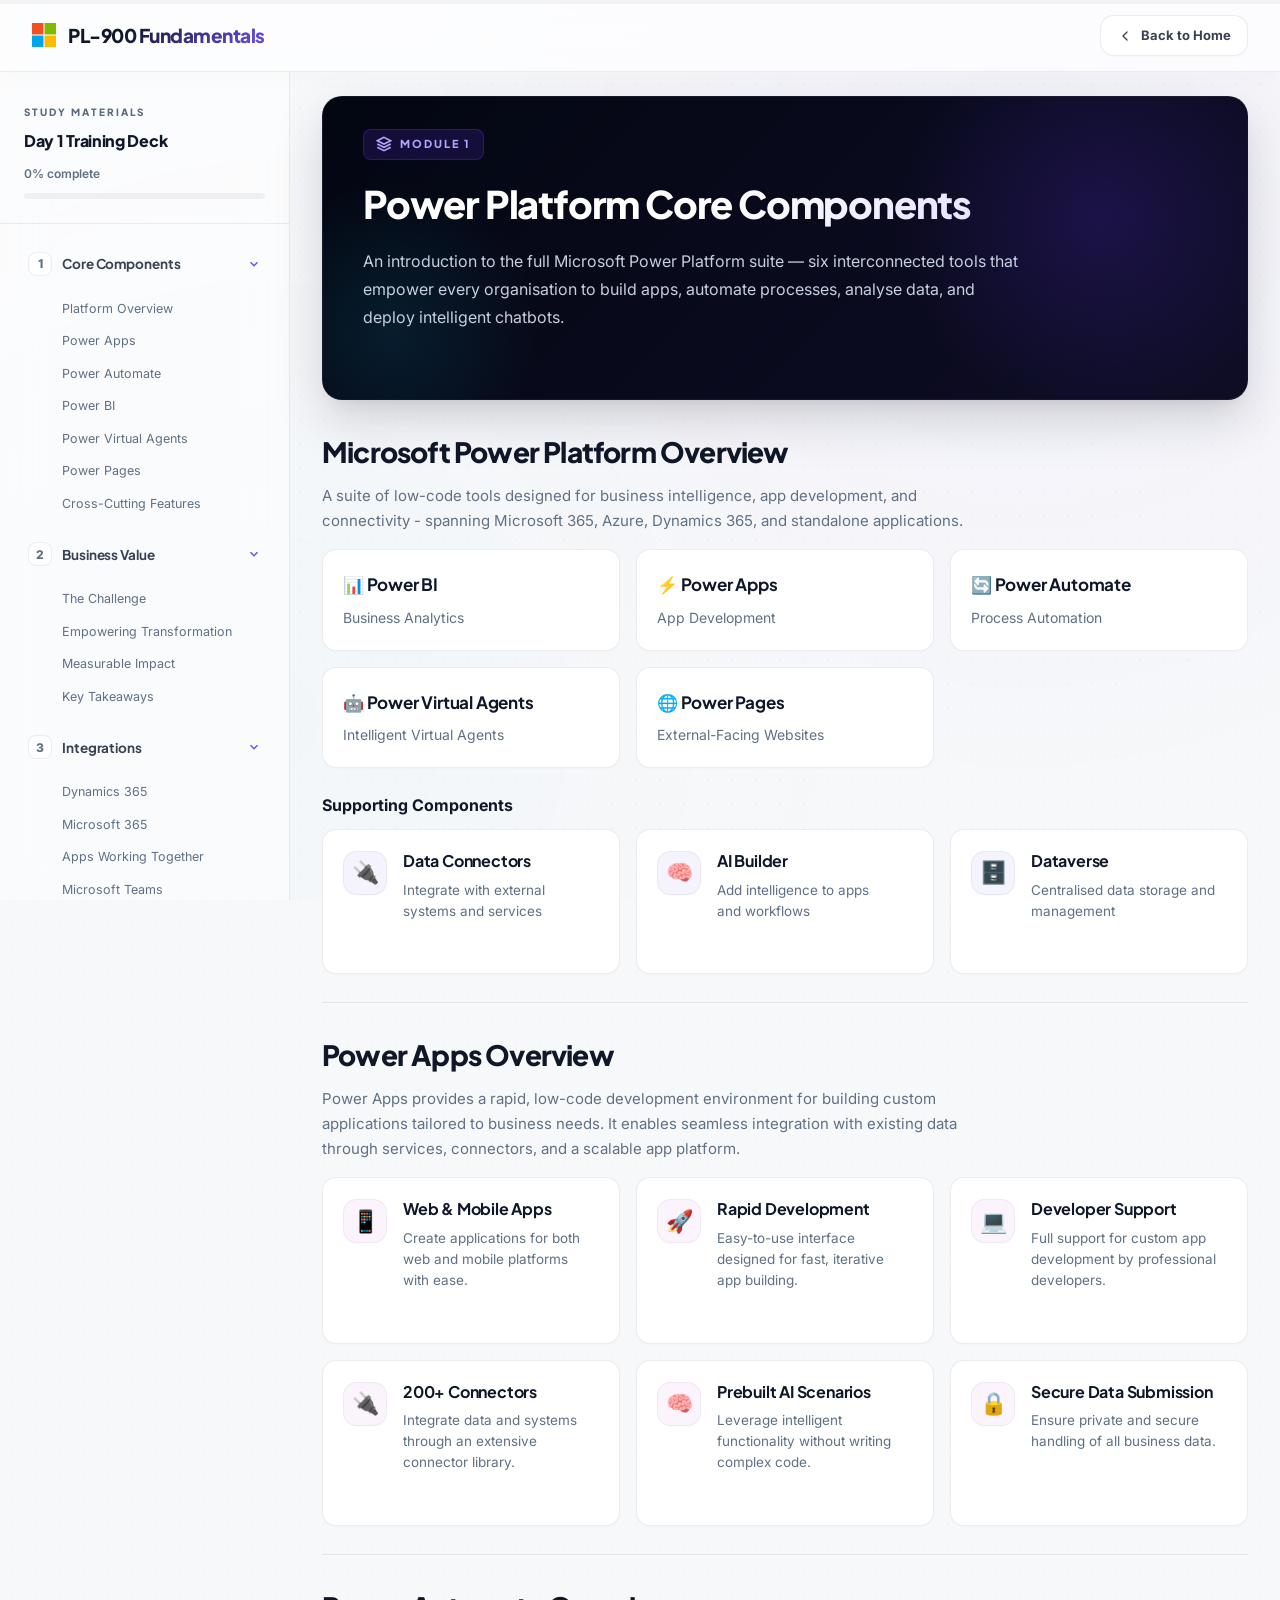
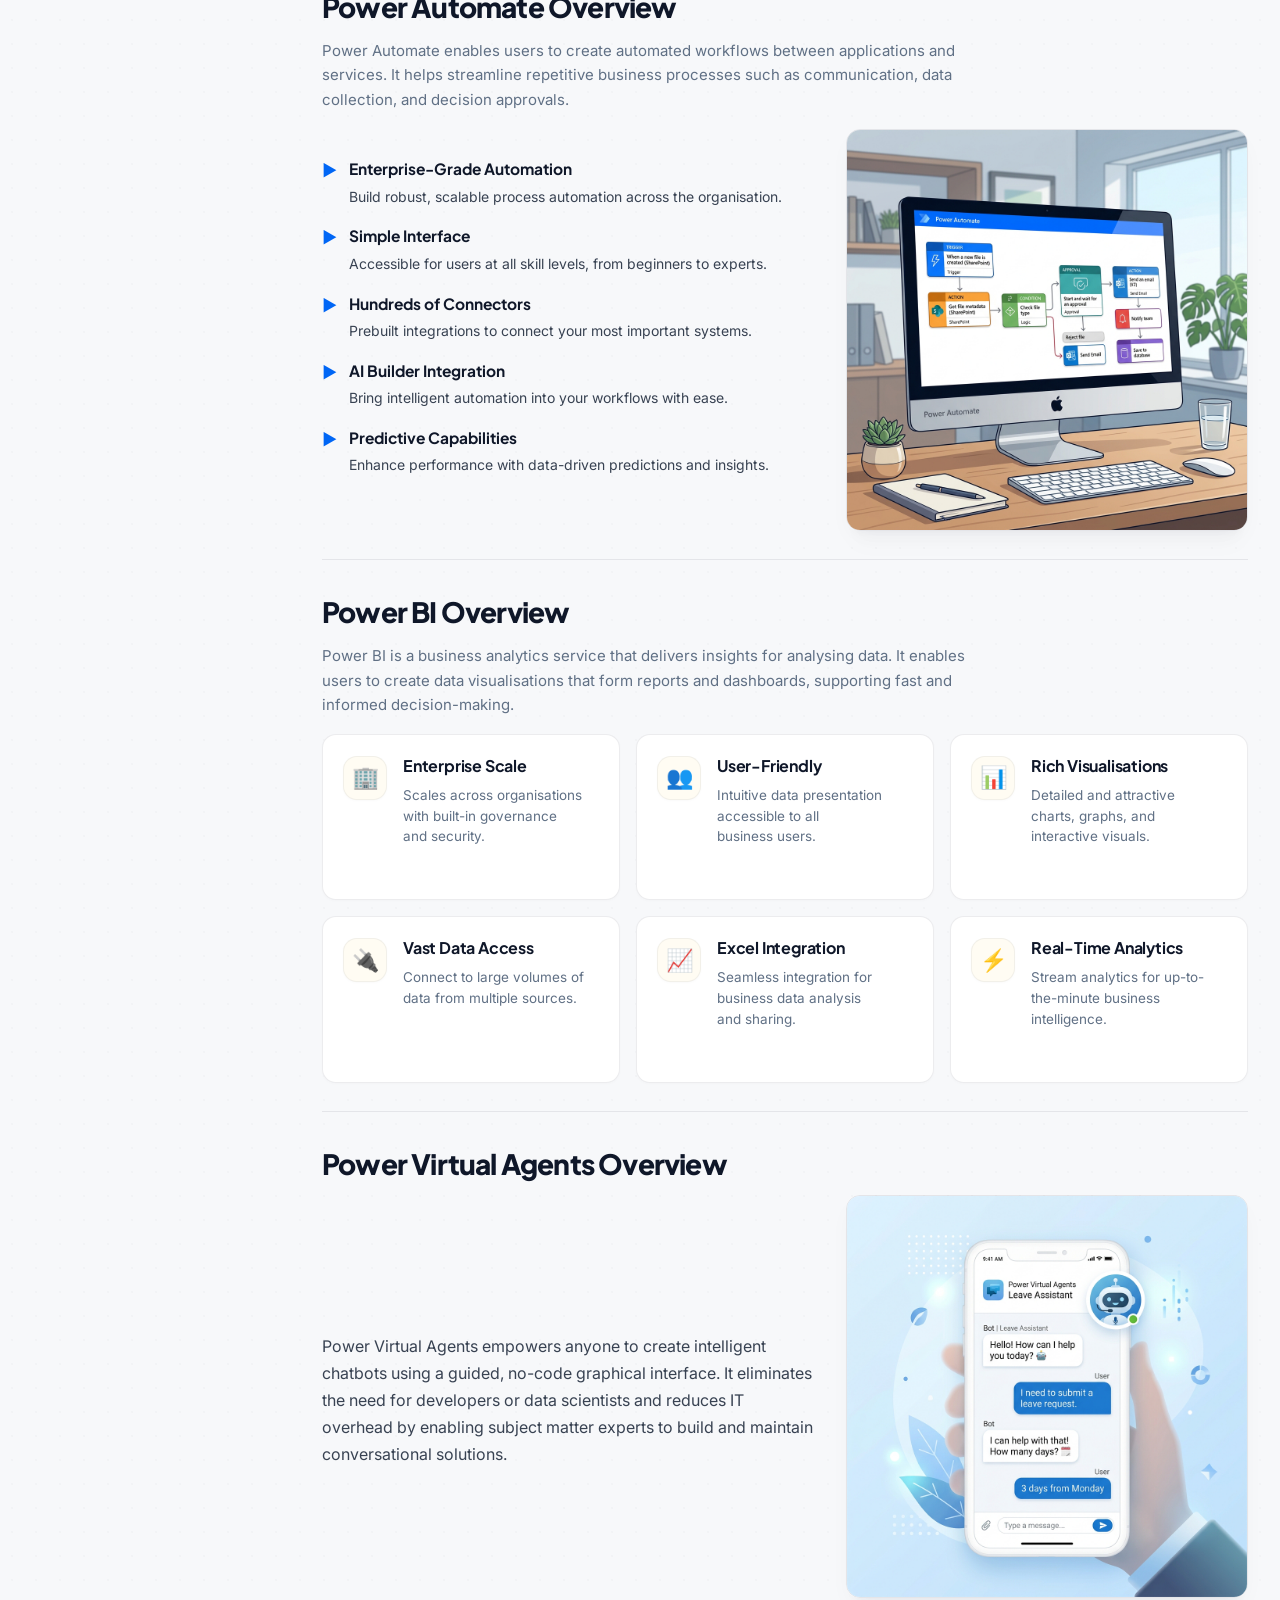
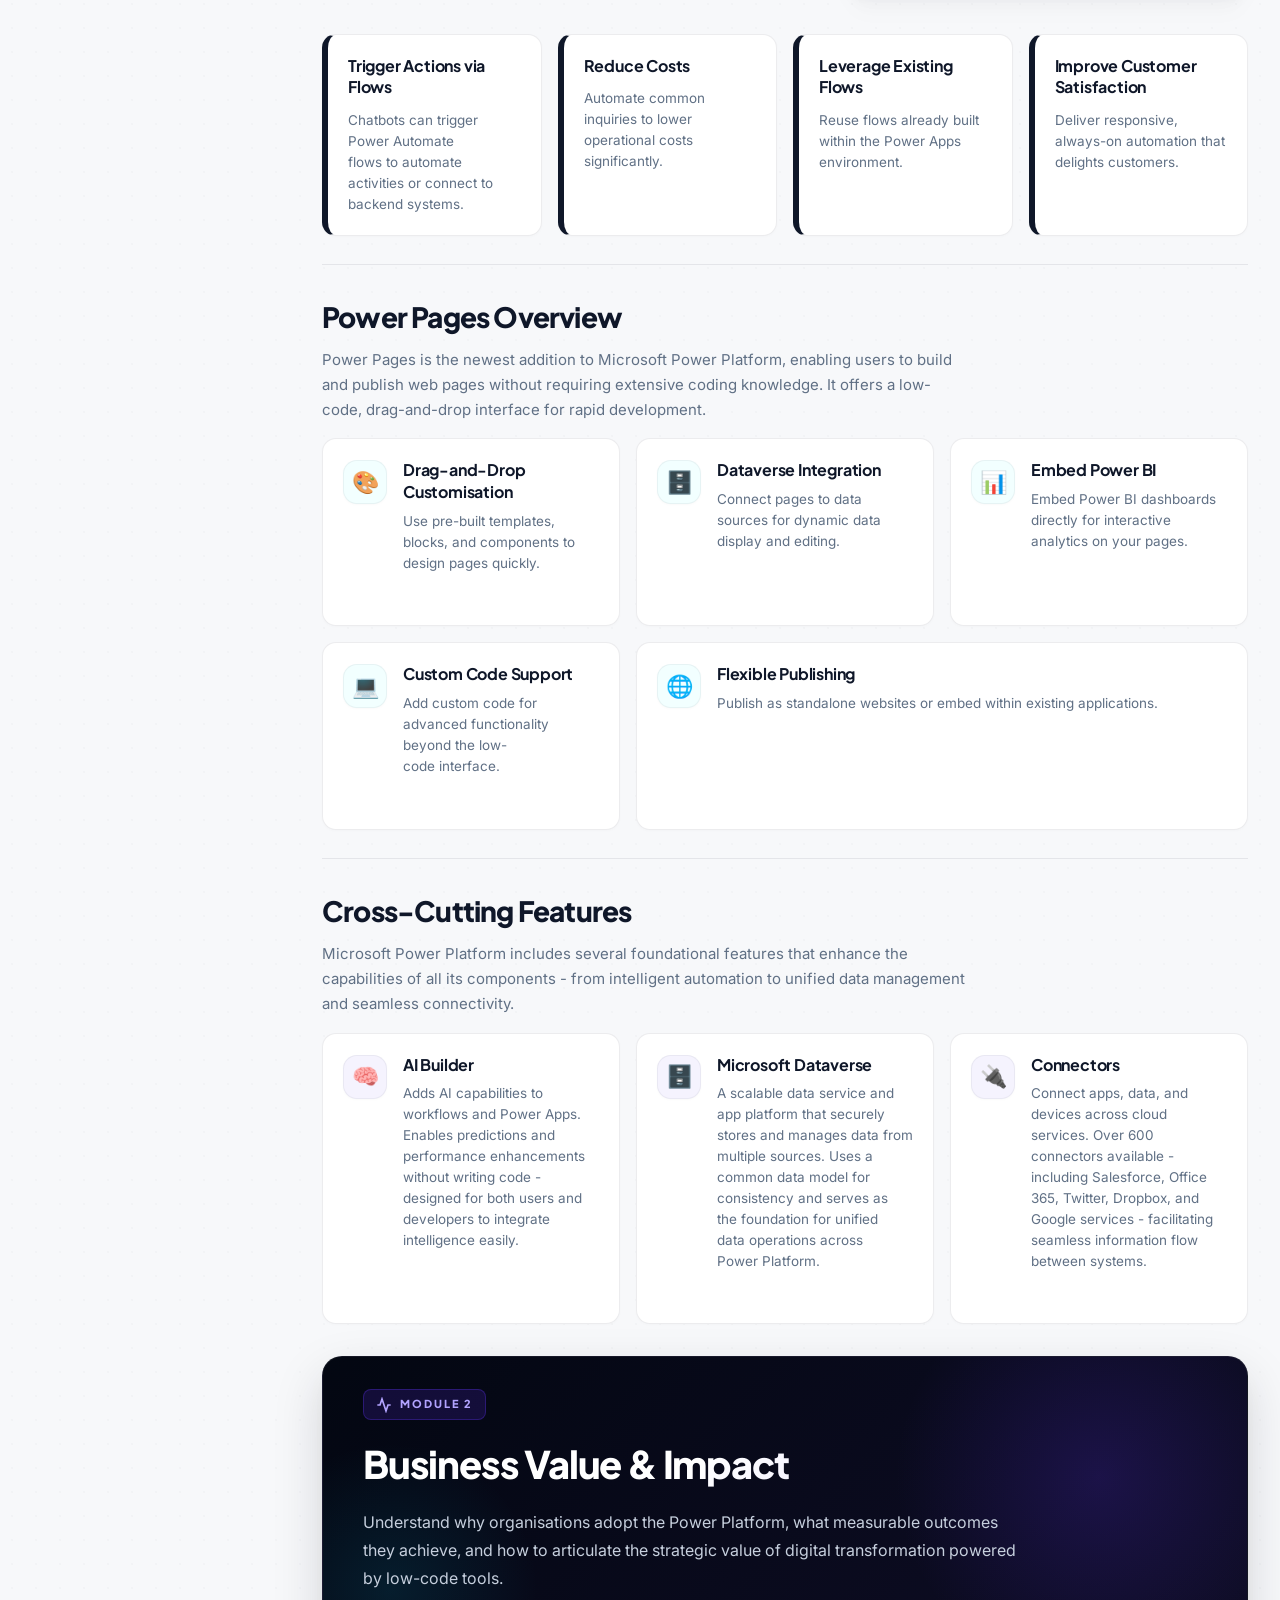
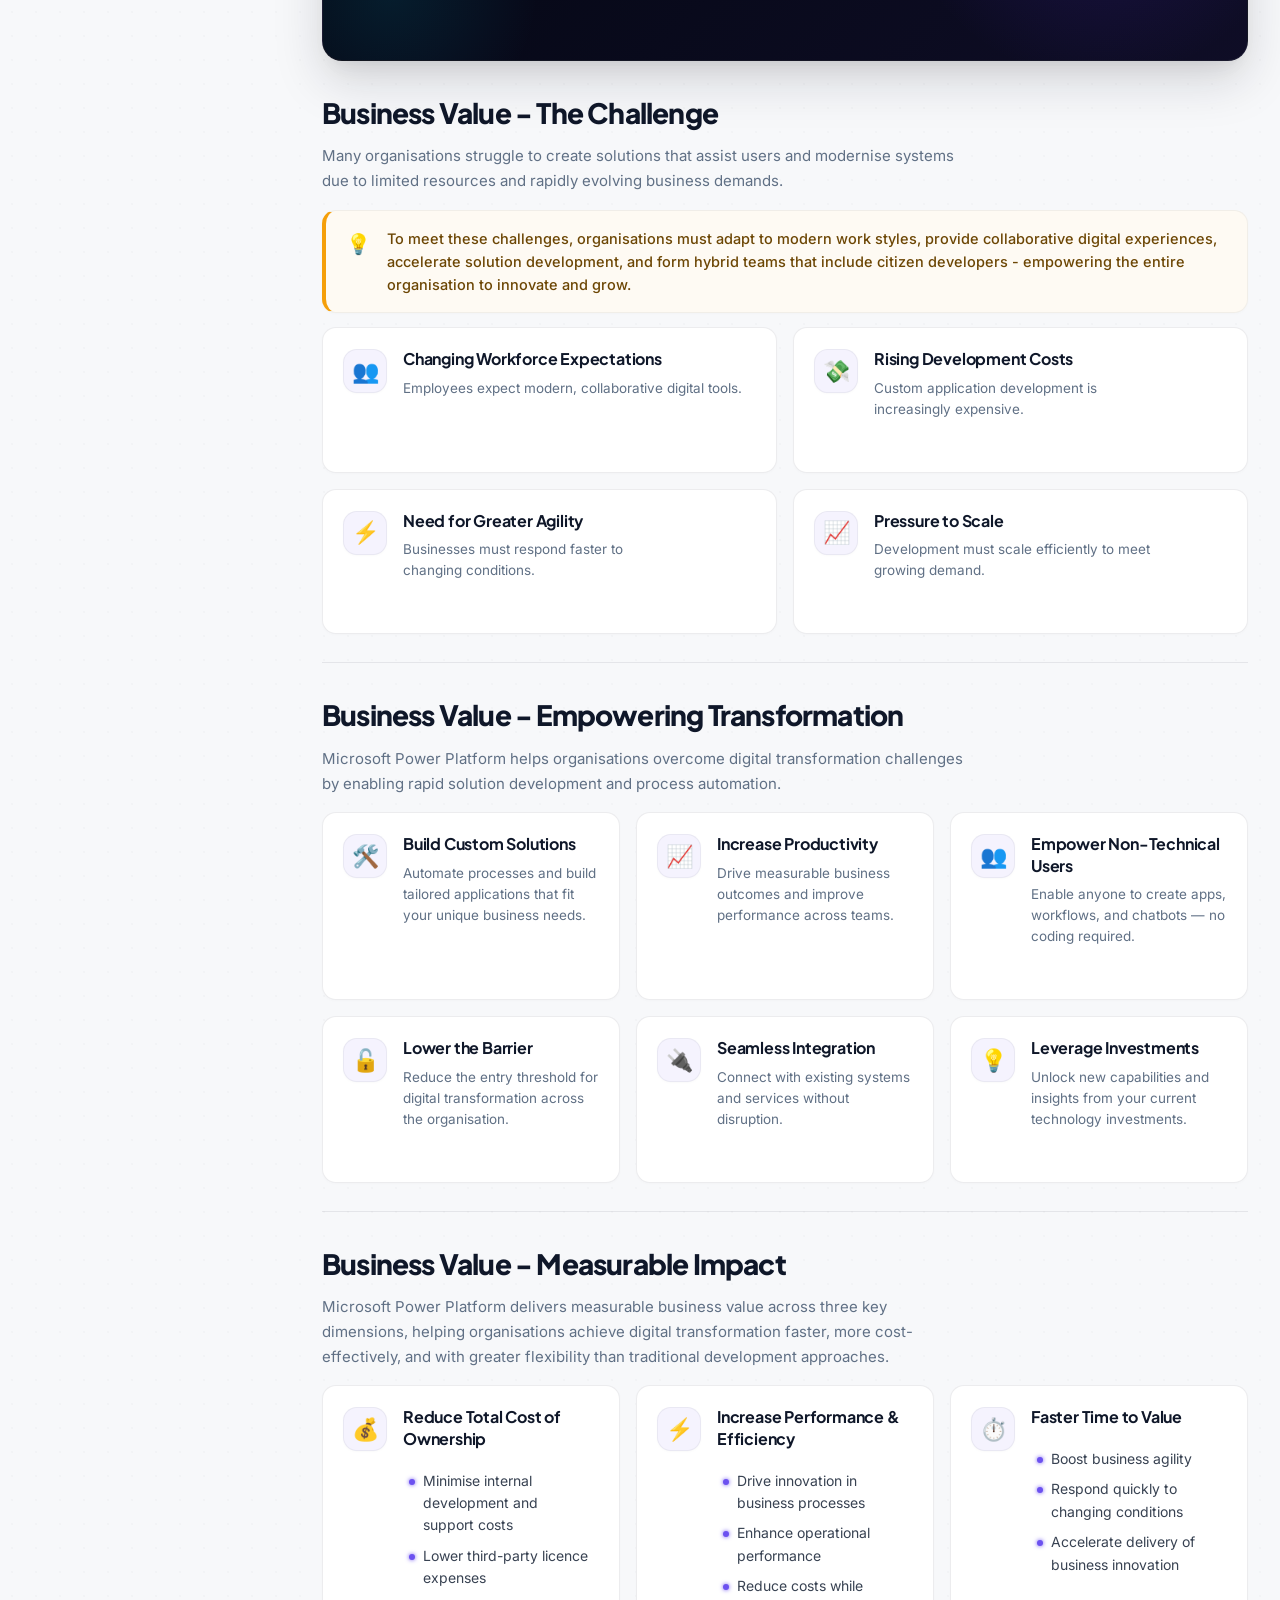
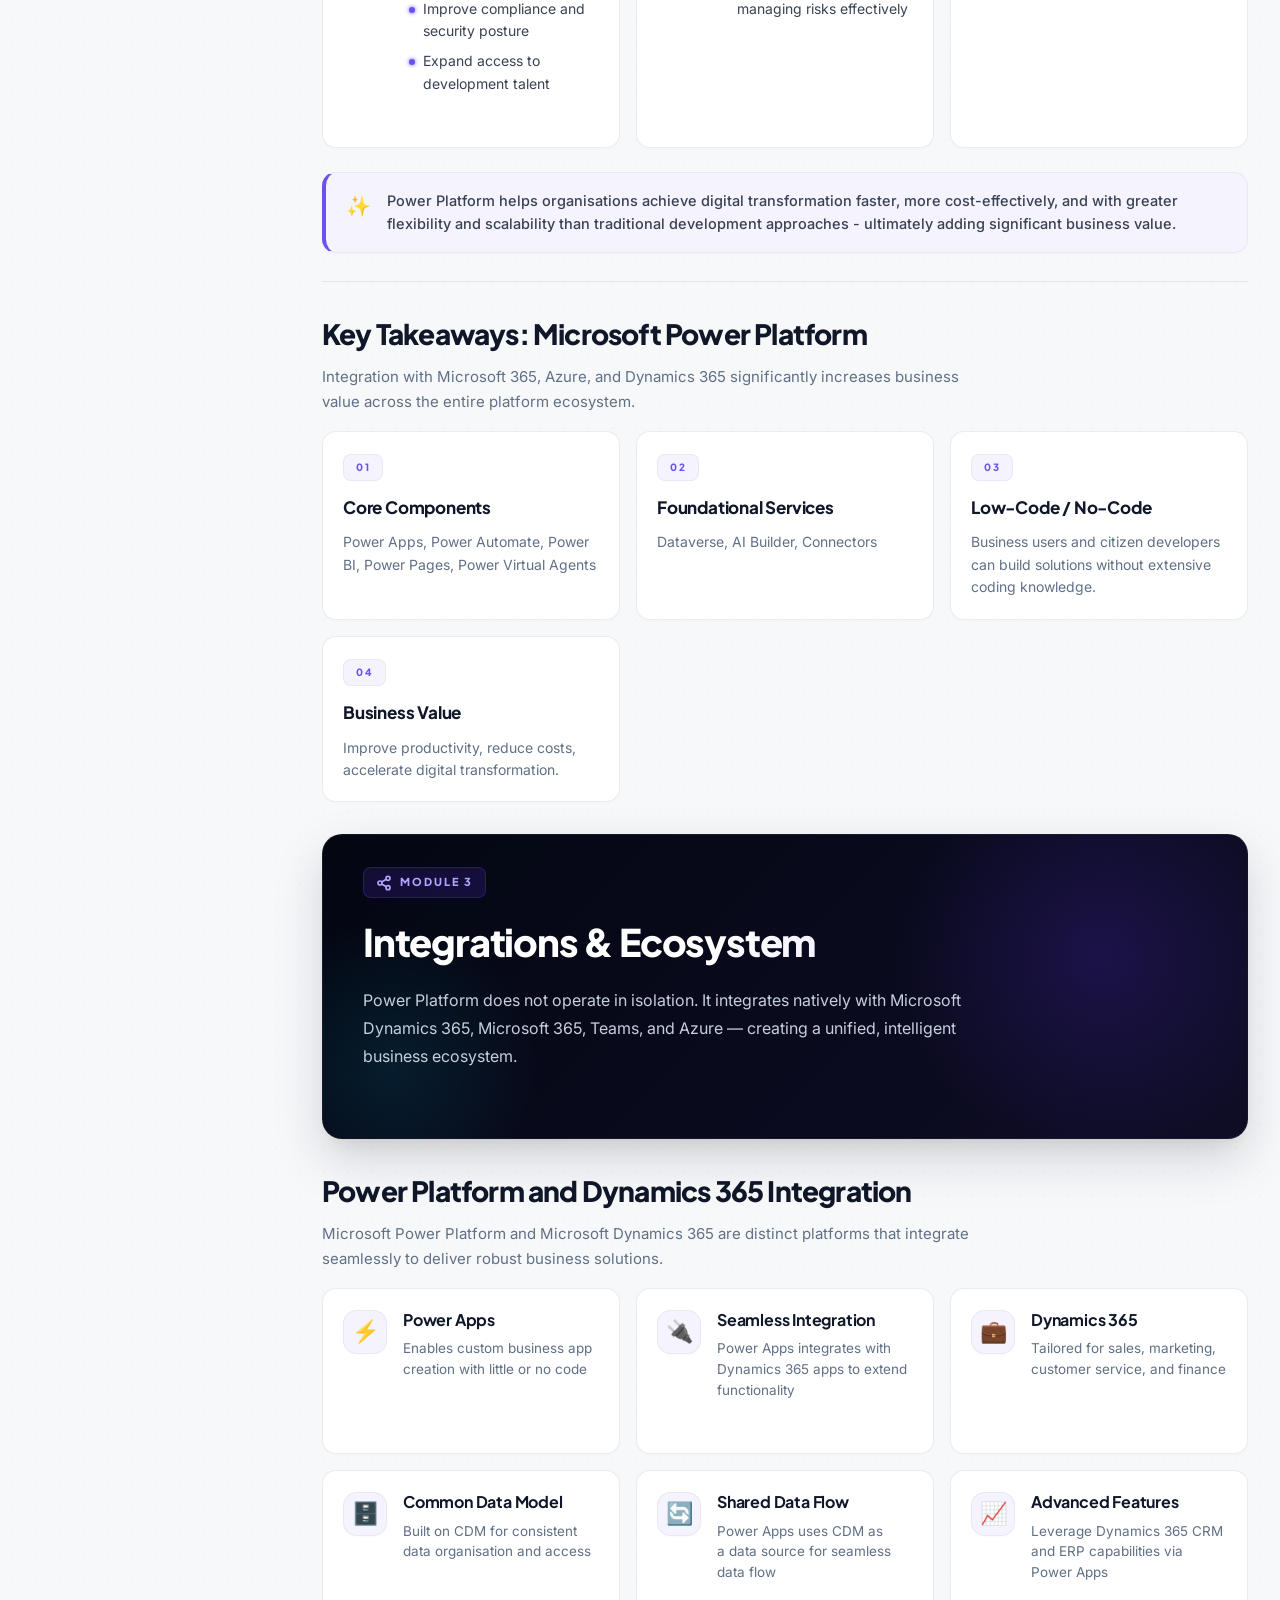
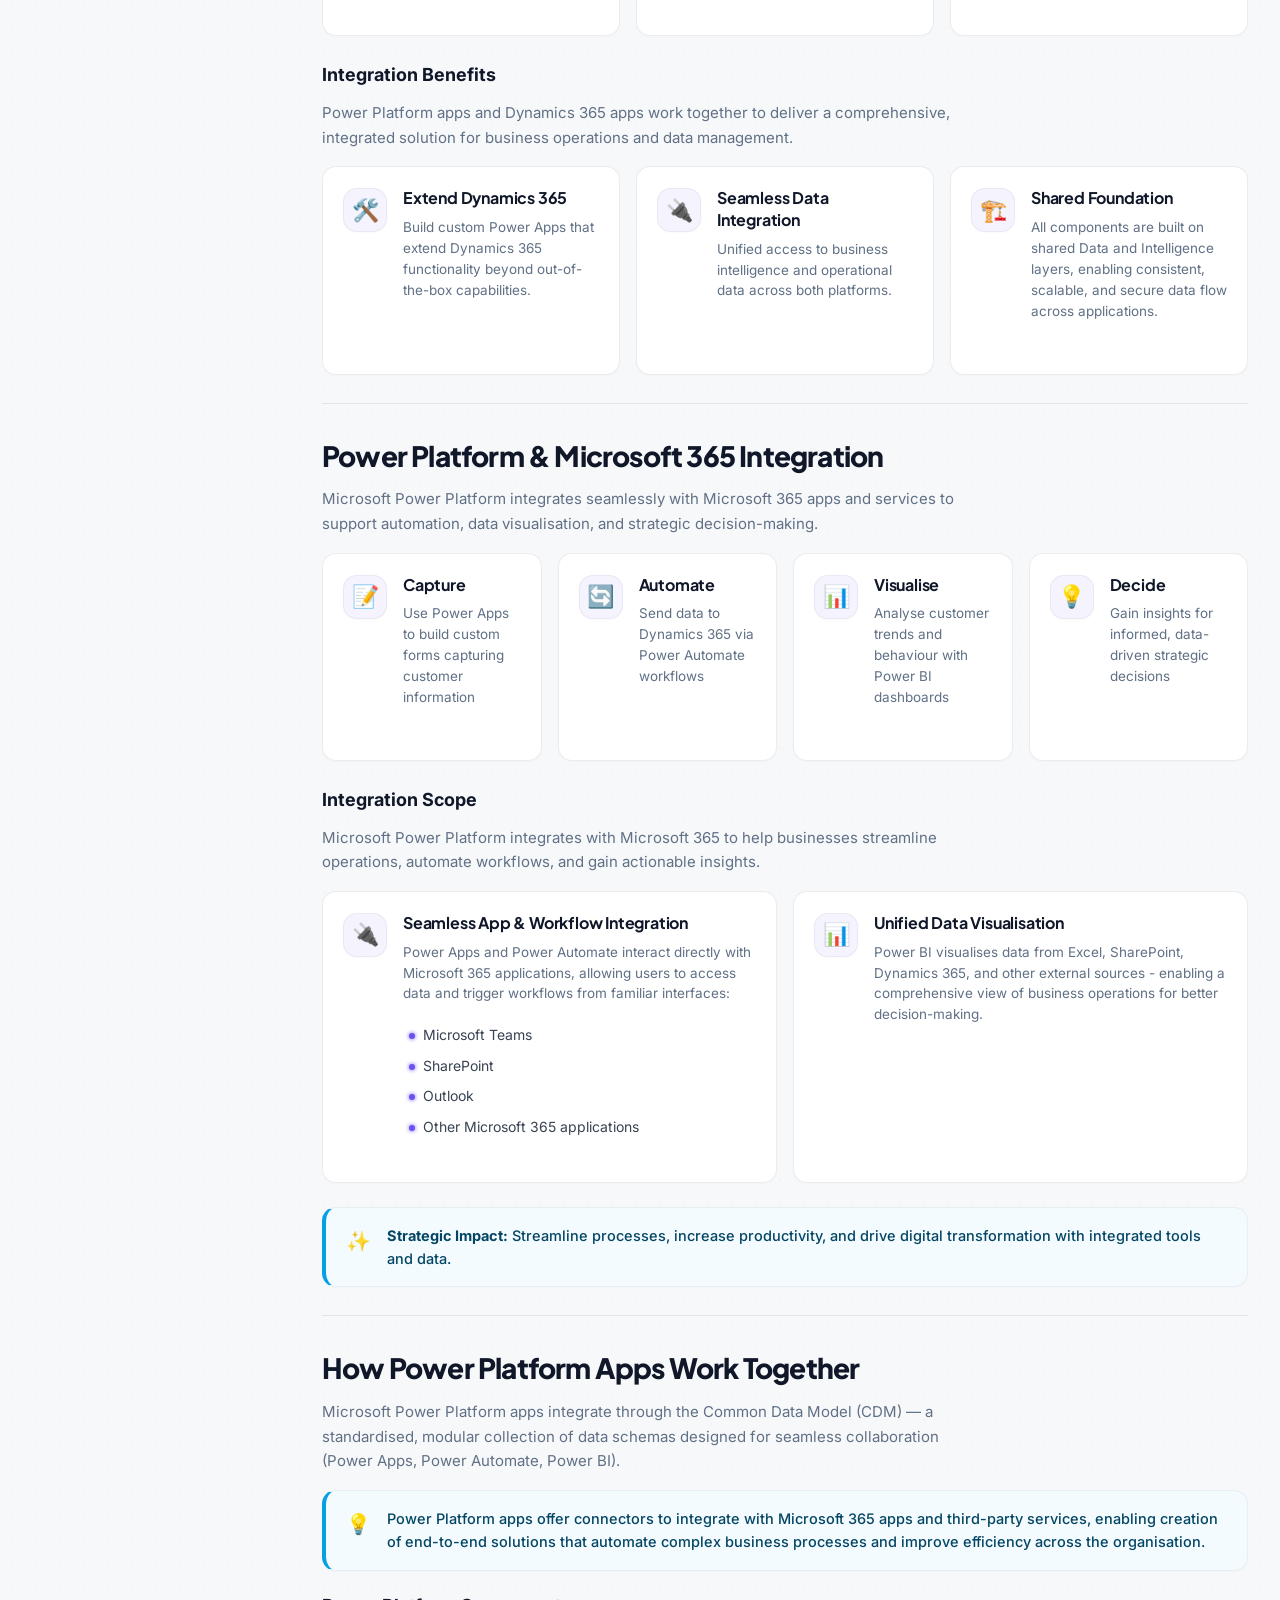
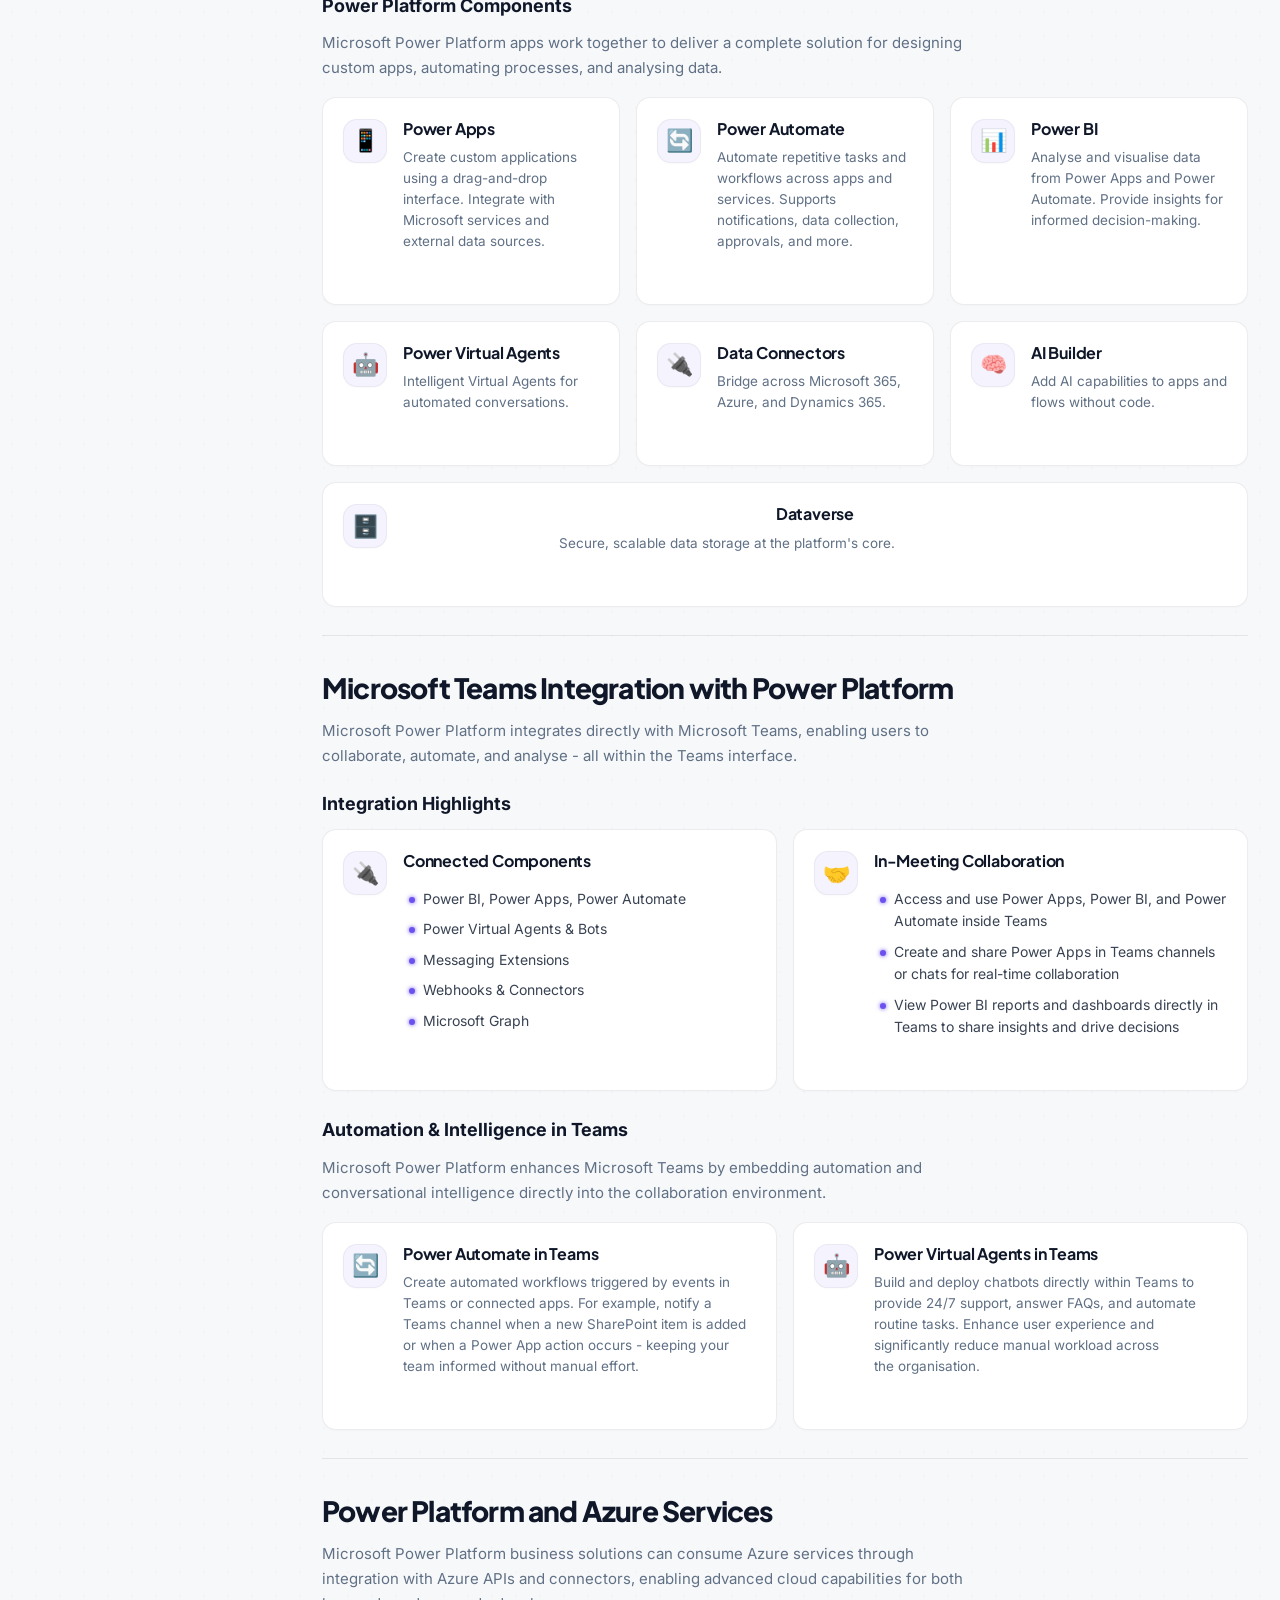
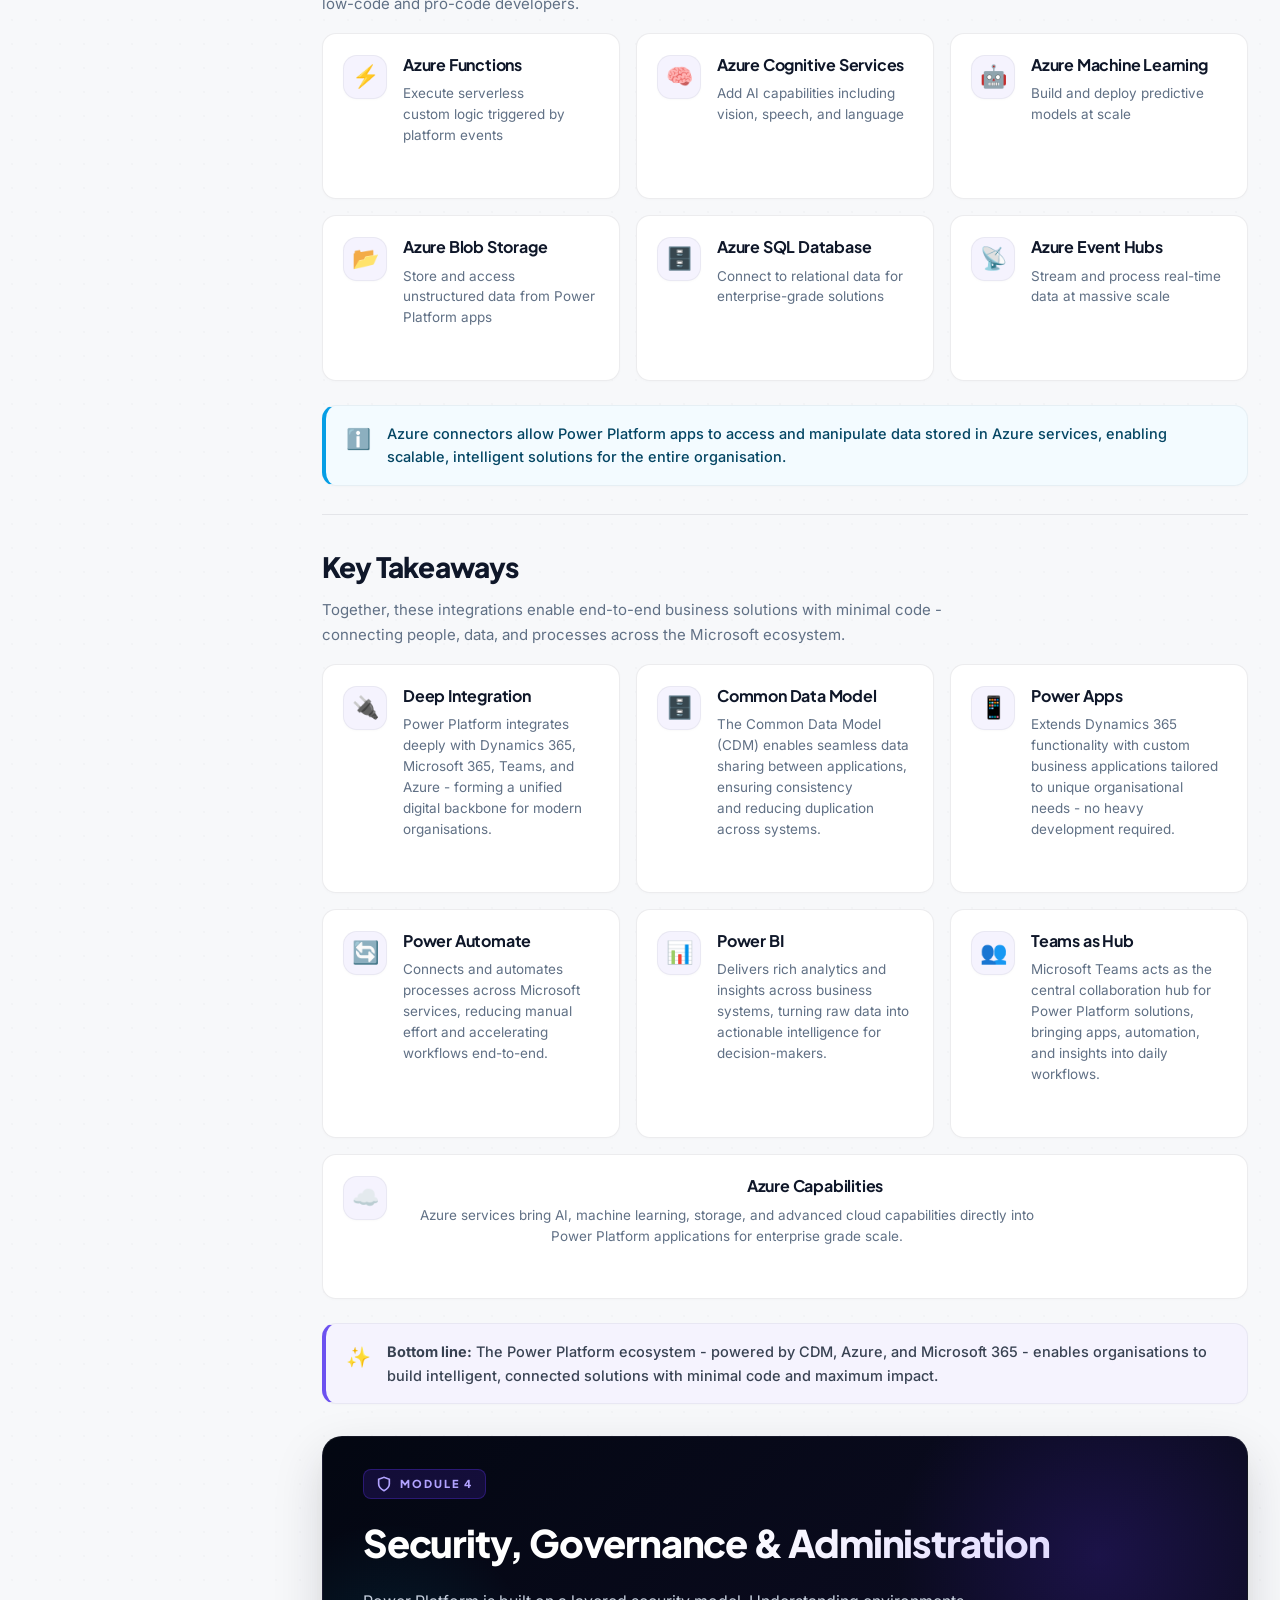
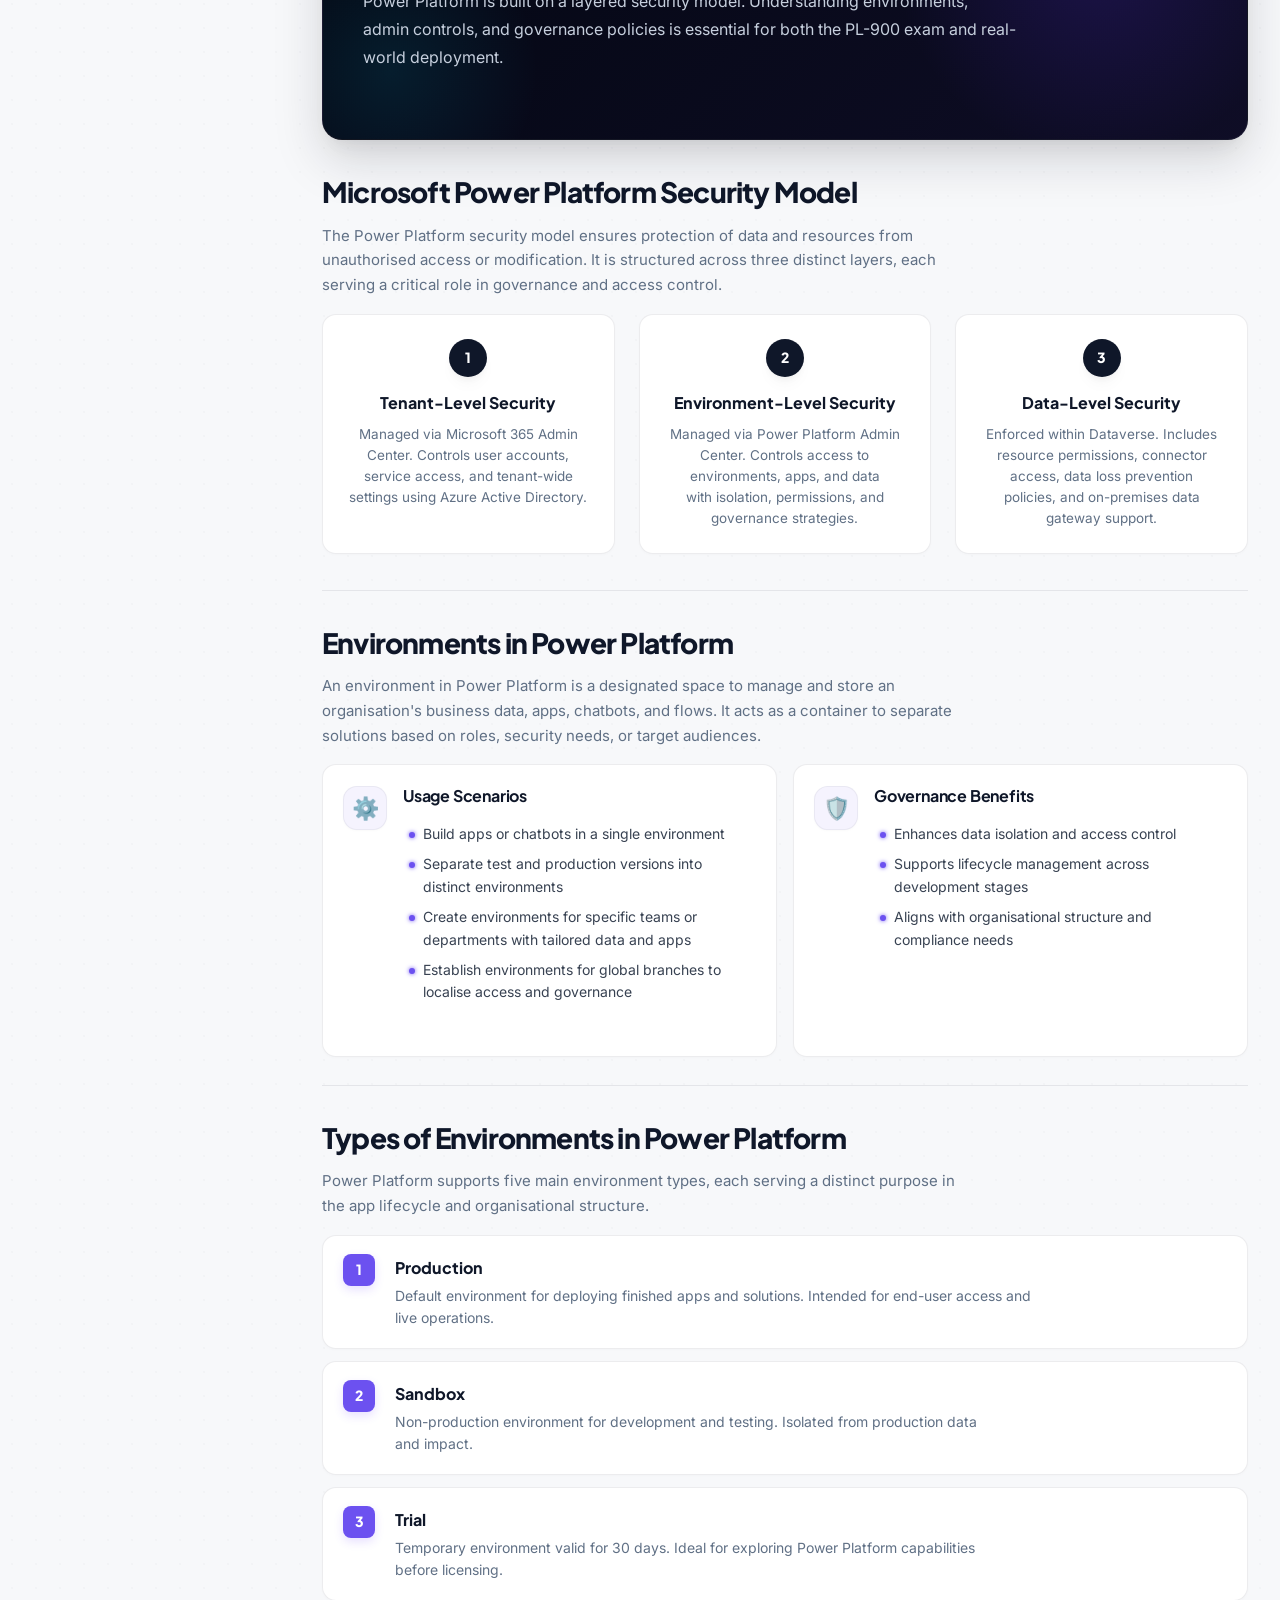
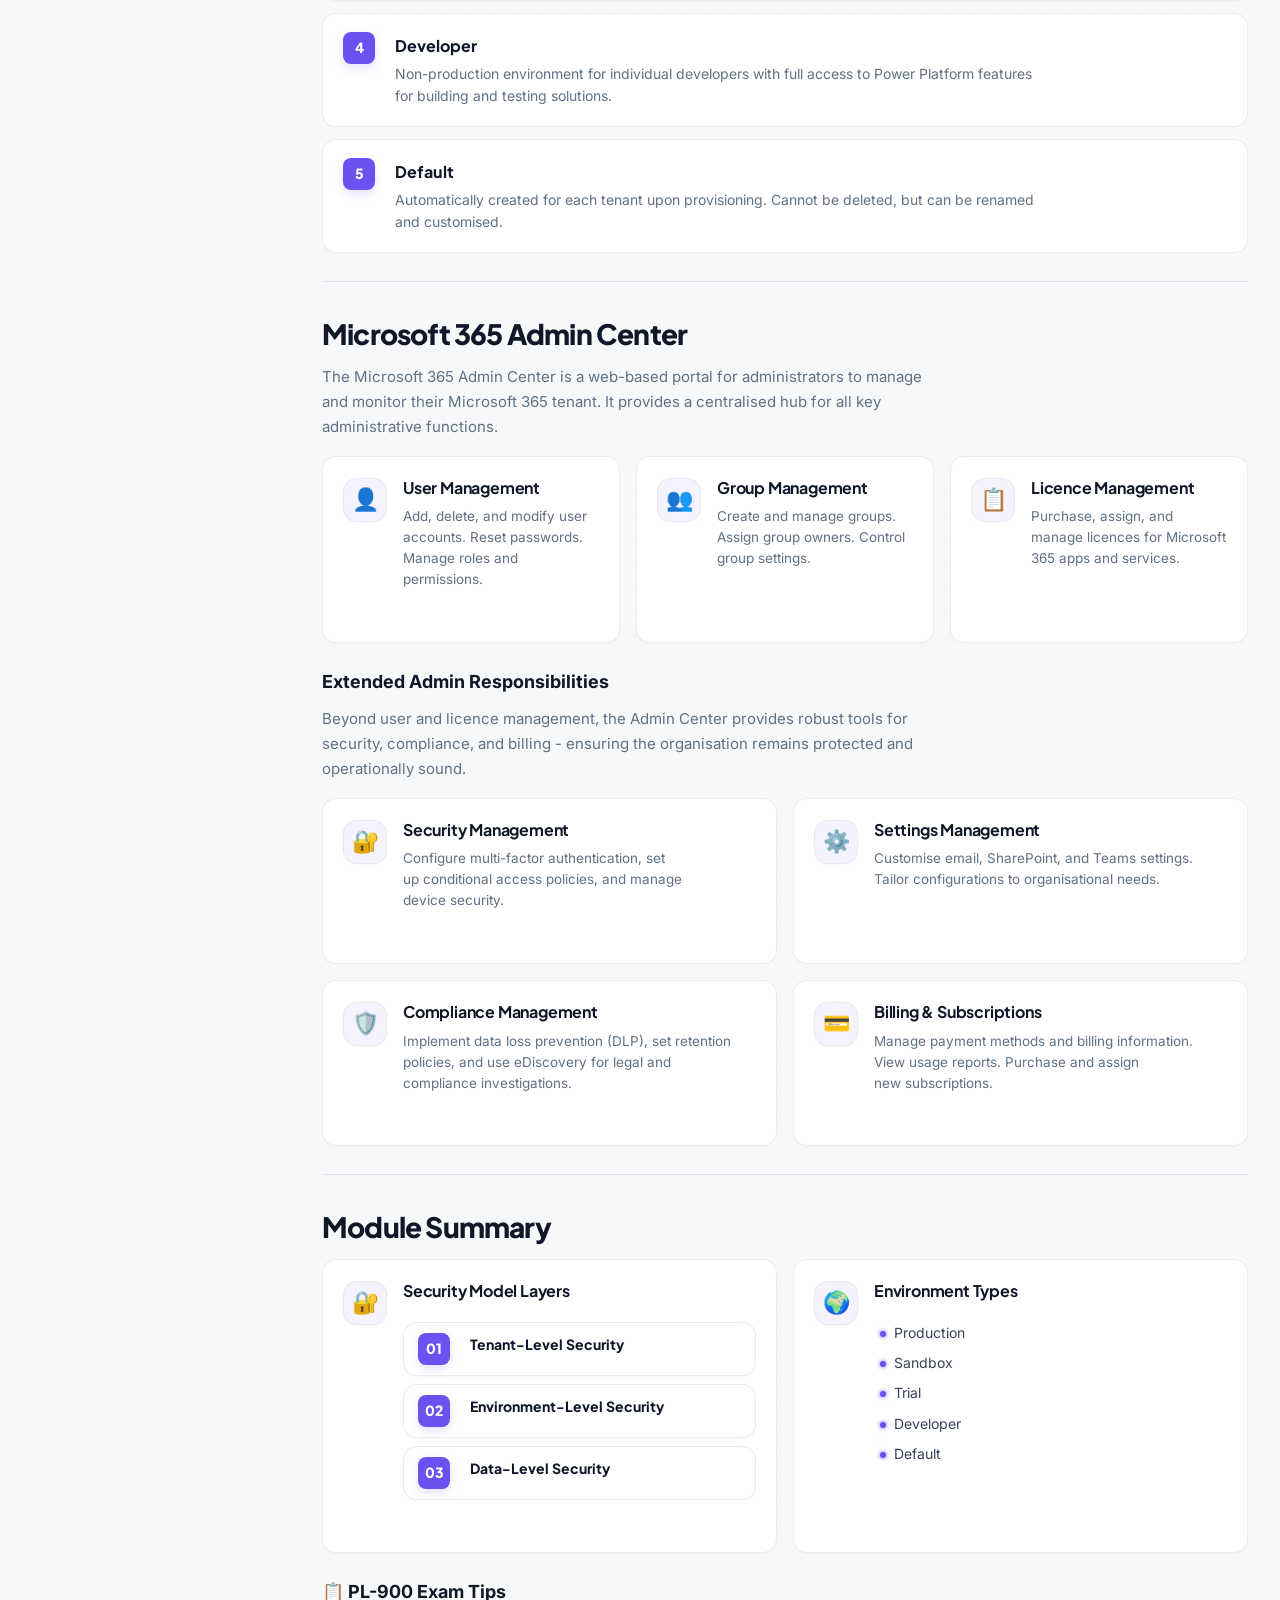
==== commit fa5f3100: "style: reduce vertical margins and card padding, optimize split layouts" ====
--- a/PL 900 Materials/index.html
+++ b/PL 900 Materials/index.html
@@ -8,7 +8,7 @@
   <link rel="preconnect" href="https://fonts.googleapis.com">
   <link rel="preconnect" href="https://fonts.gstatic.com" crossorigin>
   <link href="https://fonts.googleapis.com/css2?family=Inter:wght@300;400;500;600;700;800&family=Plus+Jakarta+Sans:wght@400;500;600;700;800&display=swap" rel="stylesheet">
-  <link rel="stylesheet" href="styles.css">
+  <link rel="stylesheet" href="styles.css?v=1.4">
 </head>
 <body>
 
@@ -379,12 +379,12 @@
         <section id="m1-pva" class="module-section">
           <h2 class="section-title">Power Virtual Agents Overview</h2>
           
-          <div class="split-layout" style="margin-bottom: 32px; gap: 32px;">
-            <div style="display: flex; align-items: center;">
-              <p style="font-size: 16px; color: var(--text-light); line-height: 1.75; margin: 0;">Power Virtual Agents empowers anyone to create intelligent chatbots using a guided, no-code graphical interface. It eliminates the need for developers or data scientists and reduces IT overhead by enabling subject matter experts to build and maintain conversational solutions.</p>
-            </div>
-            <div class="split-image" style="background: #9bcbf5; padding: 24px; border-radius: 12px; display: flex; align-items: center; justify-content: center; min-height: 300px; flex-shrink: 0;">
-              <img src="power_virtual_agents_chat.png" alt="Power Virtual Agents chatbot conversation on smartphone" style="max-height: 260px; width: auto; object-fit: contain; border-radius: 8px;">
+          <div class="split-layout">
+            <div>
+              <p>Power Virtual Agents empowers anyone to create intelligent chatbots using a guided, no-code graphical interface. It eliminates the need for developers or data scientists and reduces IT overhead by enabling subject matter experts to build and maintain conversational solutions.</p>
+            </div>
+            <div class="split-image">
+              <img src="power_virtual_agents_chat.png" alt="Power Virtual Agents chatbot conversation mockup">
             </div>
           </div>
 
--- a/PL 900 Materials/styles.css
+++ b/PL 900 Materials/styles.css
@@ -416,8 +416,8 @@
 .content-main {
   flex: 1;
   min-width: 0;
-  padding: 40px 48px 80px;
-  max-width: 1040px;
+  padding: 24px 32px 48px;
+  max-width: 1320px;
   margin: 0;
   animation: contentFadeIn 0.6s cubic-bezier(0.16, 1, 0.3, 1);
 }
@@ -427,7 +427,9 @@
   to { opacity: 1; transform: translateY(0); }
 }
 
-.content-main p {
+.content-main p,
+.content-main ul,
+.content-main ol {
   max-width: 72ch;
   text-wrap: pretty;
 }
@@ -438,9 +440,9 @@
 .module-hero {
   background: linear-gradient(135deg, hsl(224, 71%, 4%) 0%, hsl(244, 49%, 10%) 100%);
   border-radius: var(--radius-lg);
-  padding: 40px 48px;
+  padding: 32px 40px;
   color: white;
-  margin-bottom: 40px;
+  margin-bottom: 28px;
   position: relative;
   overflow: hidden;
   box-shadow: var(--shadow-lg), 0 20px 50px rgba(15, 23, 42, 0.15);
@@ -599,13 +601,13 @@
   font-weight: 800;
   color: var(--text-main);
   letter-spacing: -0.8px;
-  margin-bottom: 10px;
+  margin-bottom: 8px;
 }
 
 .section-subtitle {
   font-size: 15px;
   color: var(--text-muted);
-  margin-bottom: 36px;
+  margin-bottom: 24px;
   line-height: 1.65;
   max-width: 760px;
 }
@@ -613,7 +615,7 @@
 .section-divider {
   border: none;
   border-top: 1px solid var(--neutral-border);
-  margin: 48px 0;
+  margin: 28px 0;
 }
 
 /* ==========================================================================
@@ -622,8 +624,8 @@
 .feature-grid {
   display: grid;
   grid-template-columns: repeat(auto-fit, minmax(260px, 1fr));
-  gap: 20px;
-  margin-bottom: 36px;
+  gap: 16px;
+  margin-bottom: 24px;
 }
 
 .feature-grid.cols-2 { grid-template-columns: repeat(2, 1fr); }
@@ -634,7 +636,7 @@
   background: var(--neutral-card);
   border: 1px solid var(--neutral-border);
   border-radius: var(--radius-md);
-  padding: 24px;
+  padding: 20px;
   transition: transform var(--transition-normal), box-shadow var(--transition-normal), border-color var(--transition-normal);
   box-shadow: var(--shadow-sm);
   display: grid;
@@ -710,7 +712,7 @@
   grid-template-columns: 1fr;
   column-gap: 0;
   border-left: 6px solid var(--text-main) !important;
-  padding: 24px;
+  padding: 20px;
   align-content: start;
 }
 
@@ -737,8 +739,8 @@
 .platform-grid {
   display: grid;
   grid-template-columns: repeat(3, 1fr);
-  gap: 20px;
-  margin-bottom: 32px;
+  gap: 16px;
+  margin-bottom: 24px;
 }
 
 .platform-grid.two-col { grid-template-columns: repeat(2, 1fr); }
@@ -747,7 +749,7 @@
   background: var(--neutral-card);
   border: 1px solid var(--neutral-border);
   border-radius: var(--radius-md);
-  padding: 26px;
+  padding: 20px;
   transition: all var(--transition-normal);
   box-shadow: var(--shadow-sm);
 }
@@ -993,8 +995,8 @@
 .numbered-list {
   display: flex;
   flex-direction: column;
-  gap: 16px;
-  margin-bottom: 36px;
+  gap: 12px;
+  margin-bottom: 24px;
 }
 
 .numbered-list-item {
@@ -1004,7 +1006,7 @@
   background: var(--neutral-card);
   border: 1px solid var(--neutral-border);
   border-radius: var(--radius-md);
-  padding: 24px 28px;
+  padding: 18px 20px;
   transition: all var(--transition-normal);
   box-shadow: var(--shadow-sm);
 }
@@ -1037,7 +1039,7 @@
   font-size: 16px;
   font-weight: 750;
   color: var(--text-main);
-  margin-bottom: 6px;
+  margin-bottom: 4px;
 }
 
 .numbered-list-item p {
@@ -1052,15 +1054,15 @@
 .takeaway-grid {
   display: grid;
   grid-template-columns: repeat(auto-fit, minmax(240px, 1fr));
-  gap: 24px;
-  margin-bottom: 36px;
+  gap: 16px;
+  margin-bottom: 24px;
 }
 
 .takeaway-card {
   background: var(--neutral-card);
   border: 1px solid var(--neutral-border);
   border-radius: var(--radius-md);
-  padding: 28px;
+  padding: 20px;
   position: relative;
   transition: transform var(--transition-normal), box-shadow var(--transition-normal), border-color var(--transition-normal);
   box-shadow: var(--shadow-sm);
@@ -1084,7 +1086,7 @@
   border: 1px solid rgba(15, 23, 42, 0.05);
   padding: 4px 12px;
   border-radius: var(--radius-sm);
-  margin-bottom: 18px;
+  margin-bottom: 12px;
 }
 
 .takeaway-card h3 {
@@ -1171,7 +1173,7 @@
   background: var(--neutral-card);
   border: 1px solid var(--neutral-border);
   border-radius: var(--radius-md);
-  padding: 32px 24px;
+  padding: 24px 20px;
   text-align: center;
   transition: all var(--transition-normal);
   box-shadow: var(--shadow-sm);
@@ -1195,7 +1197,7 @@
   font-family: var(--font-display);
   font-size: 14px;
   font-weight: 800;
-  margin-bottom: 16px;
+  margin-bottom: 12px;
   box-shadow: var(--shadow-md);
 }
 
@@ -1268,8 +1270,8 @@
   background: var(--neutral-card);
   border: 1px solid var(--neutral-border);
   border-radius: var(--radius-md);
-  padding: 32px;
-  margin-bottom: 32px;
+  padding: 24px;
+  margin-bottom: 24px;
   text-align: center;
   box-shadow: var(--shadow-sm);
 }
@@ -1361,9 +1363,9 @@
 .split-layout {
   display: grid;
   grid-template-columns: 1.1fr 0.9fr;
-  gap: 40px;
+  gap: 32px;
   align-items: center;
-  margin-bottom: 36px;
+  margin-bottom: 28px;
 }
 
 .split-layout p {
@@ -1391,8 +1393,8 @@
   display: flex;
   justify-content: space-between;
   align-items: center;
-  margin-top: 72px;
-  padding-top: 32px;
+  margin-top: 48px;
+  padding-top: 24px;
   border-top: 1px solid var(--neutral-border);
   gap: 16px;
 }
@@ -1579,3 +1581,40 @@
   .module-hero-stats { gap: 24px; }
   .hero-stat-num { font-size: 26px; }
 }
+
+/* ==========================================================================
+   Visual Enhancements & Spacing Fixes
+   ========================================================================== */
+body::before {
+  content: '';
+  position: fixed;
+  top: 0;
+  left: 0;
+  width: 100vw;
+  height: 100vh;
+  background: radial-gradient(circle at 80% 20%, rgba(100, 52, 252, 0.03) 0%, transparent 50%),
+              radial-gradient(circle at 20% 80%, rgba(6, 182, 212, 0.02) 0%, transparent 50%);
+  pointer-events: none;
+  z-index: -1;
+}
+
+[data-module-group]:not([data-module-group="1"]) .module-hero {
+  margin-top: 32px;
+}
+
+/* ==========================================================================
+   Global Spacing & Alignment Overrides
+   ========================================================================== */
+.module-section > h3 {
+  margin: 20px 0 10px !important;
+}
+
+.module-section > .section-subtitle {
+  margin-bottom: 16px !important;
+}
+
+.module-section .callout {
+  margin-top: 14px !important;
+  margin-bottom: 14px !important;
+  padding: 16px 20px !important;
+}
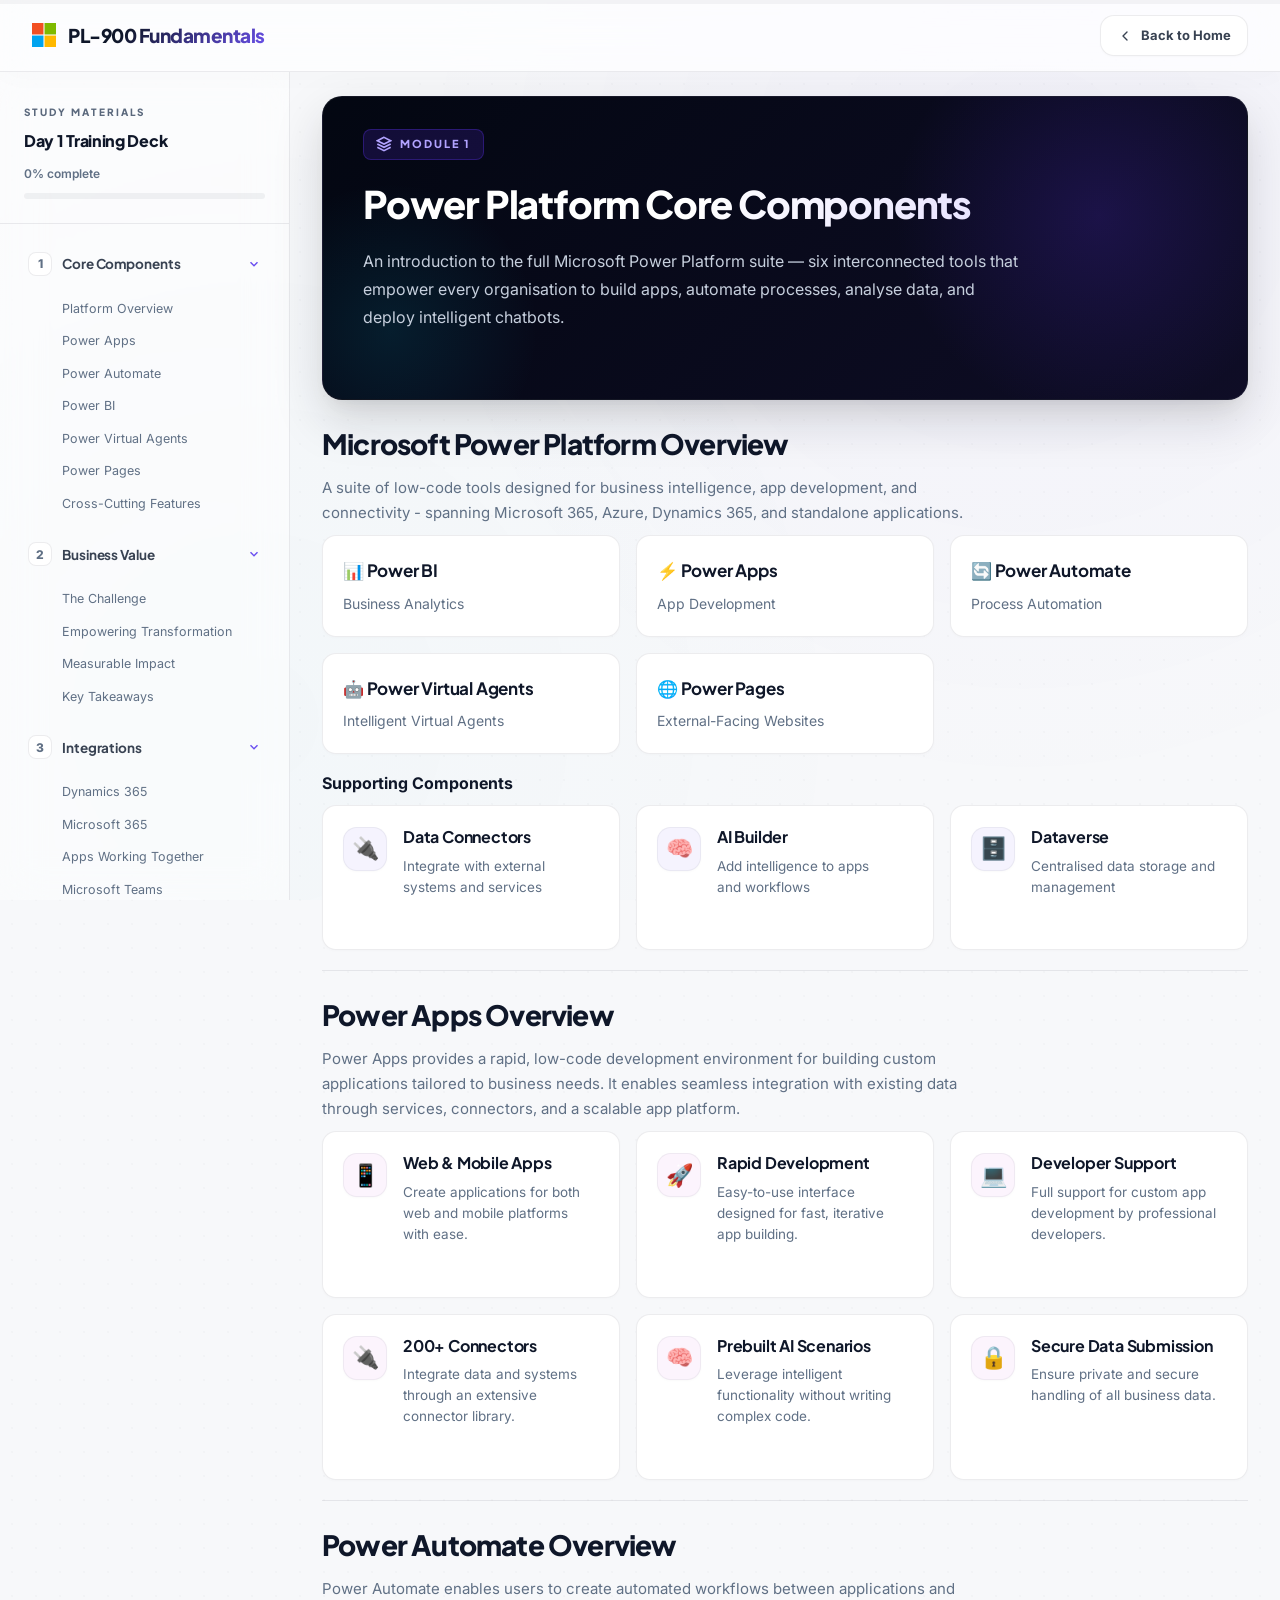
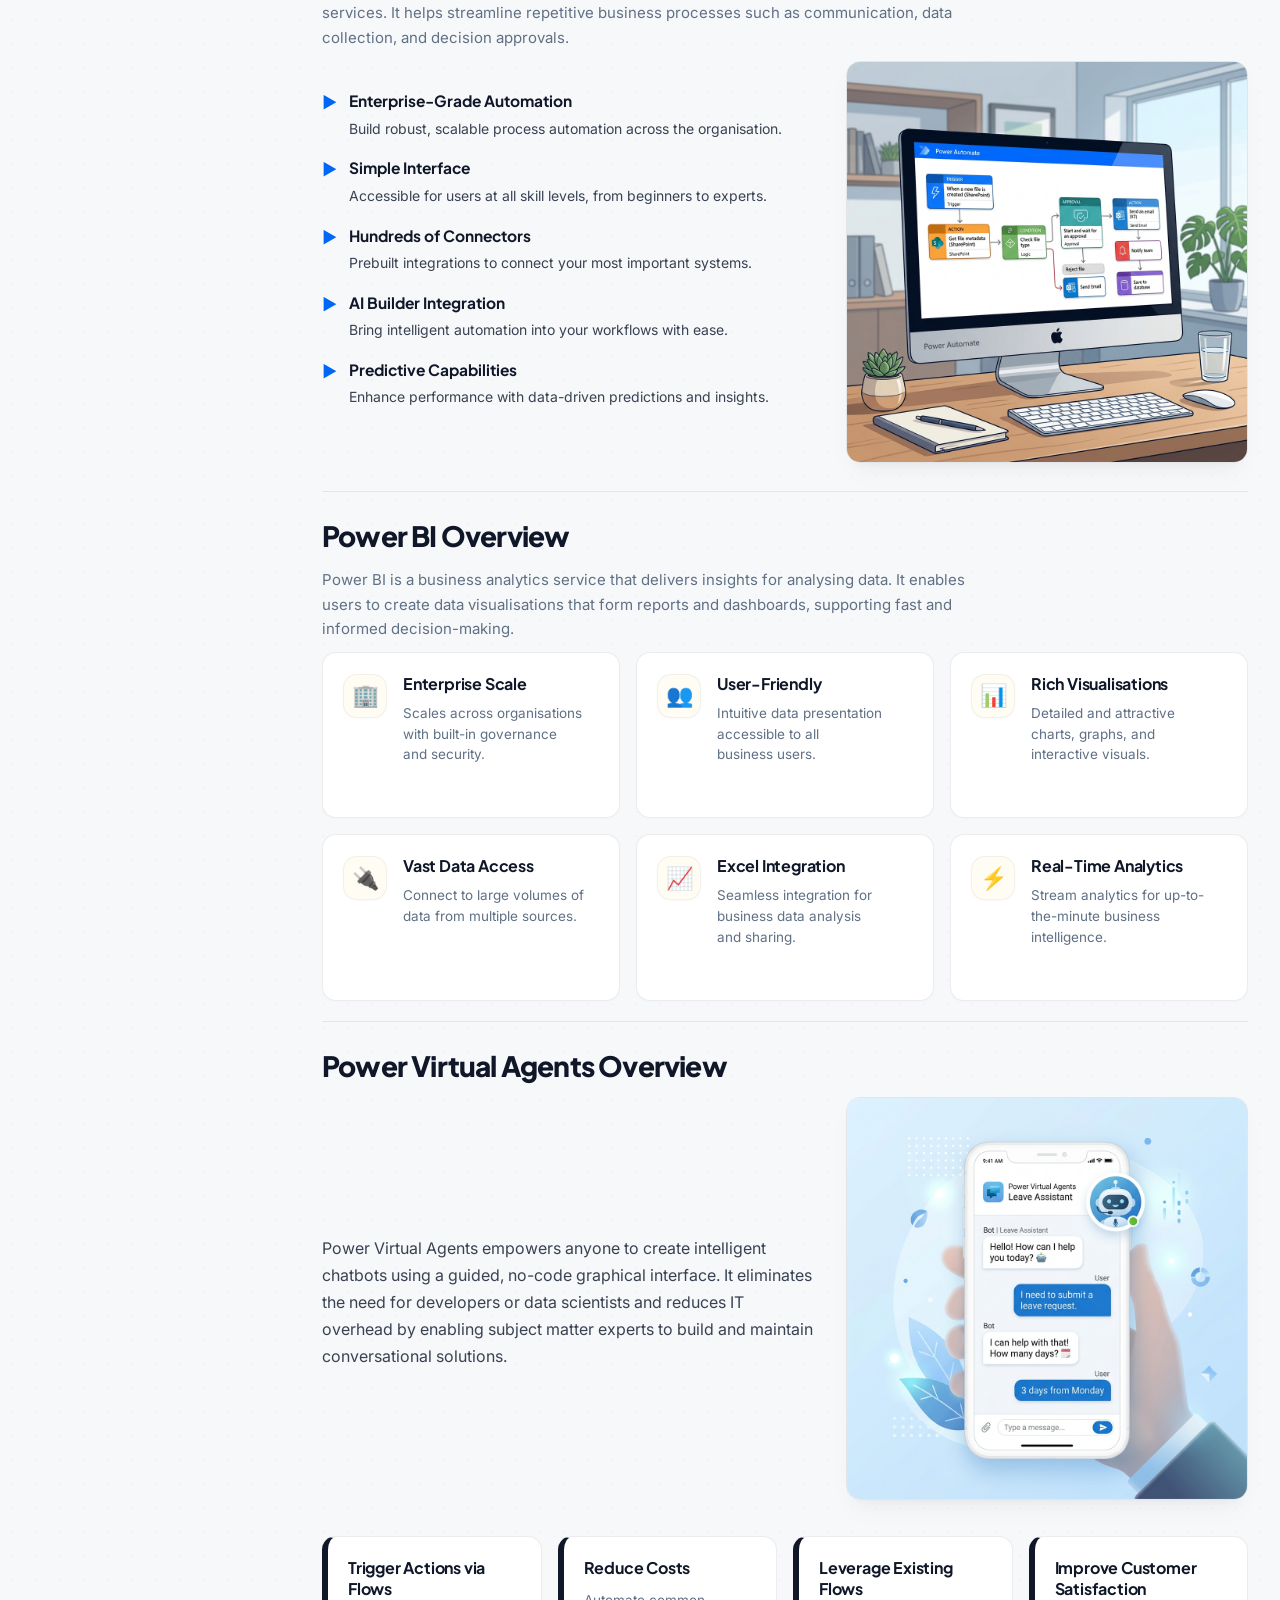
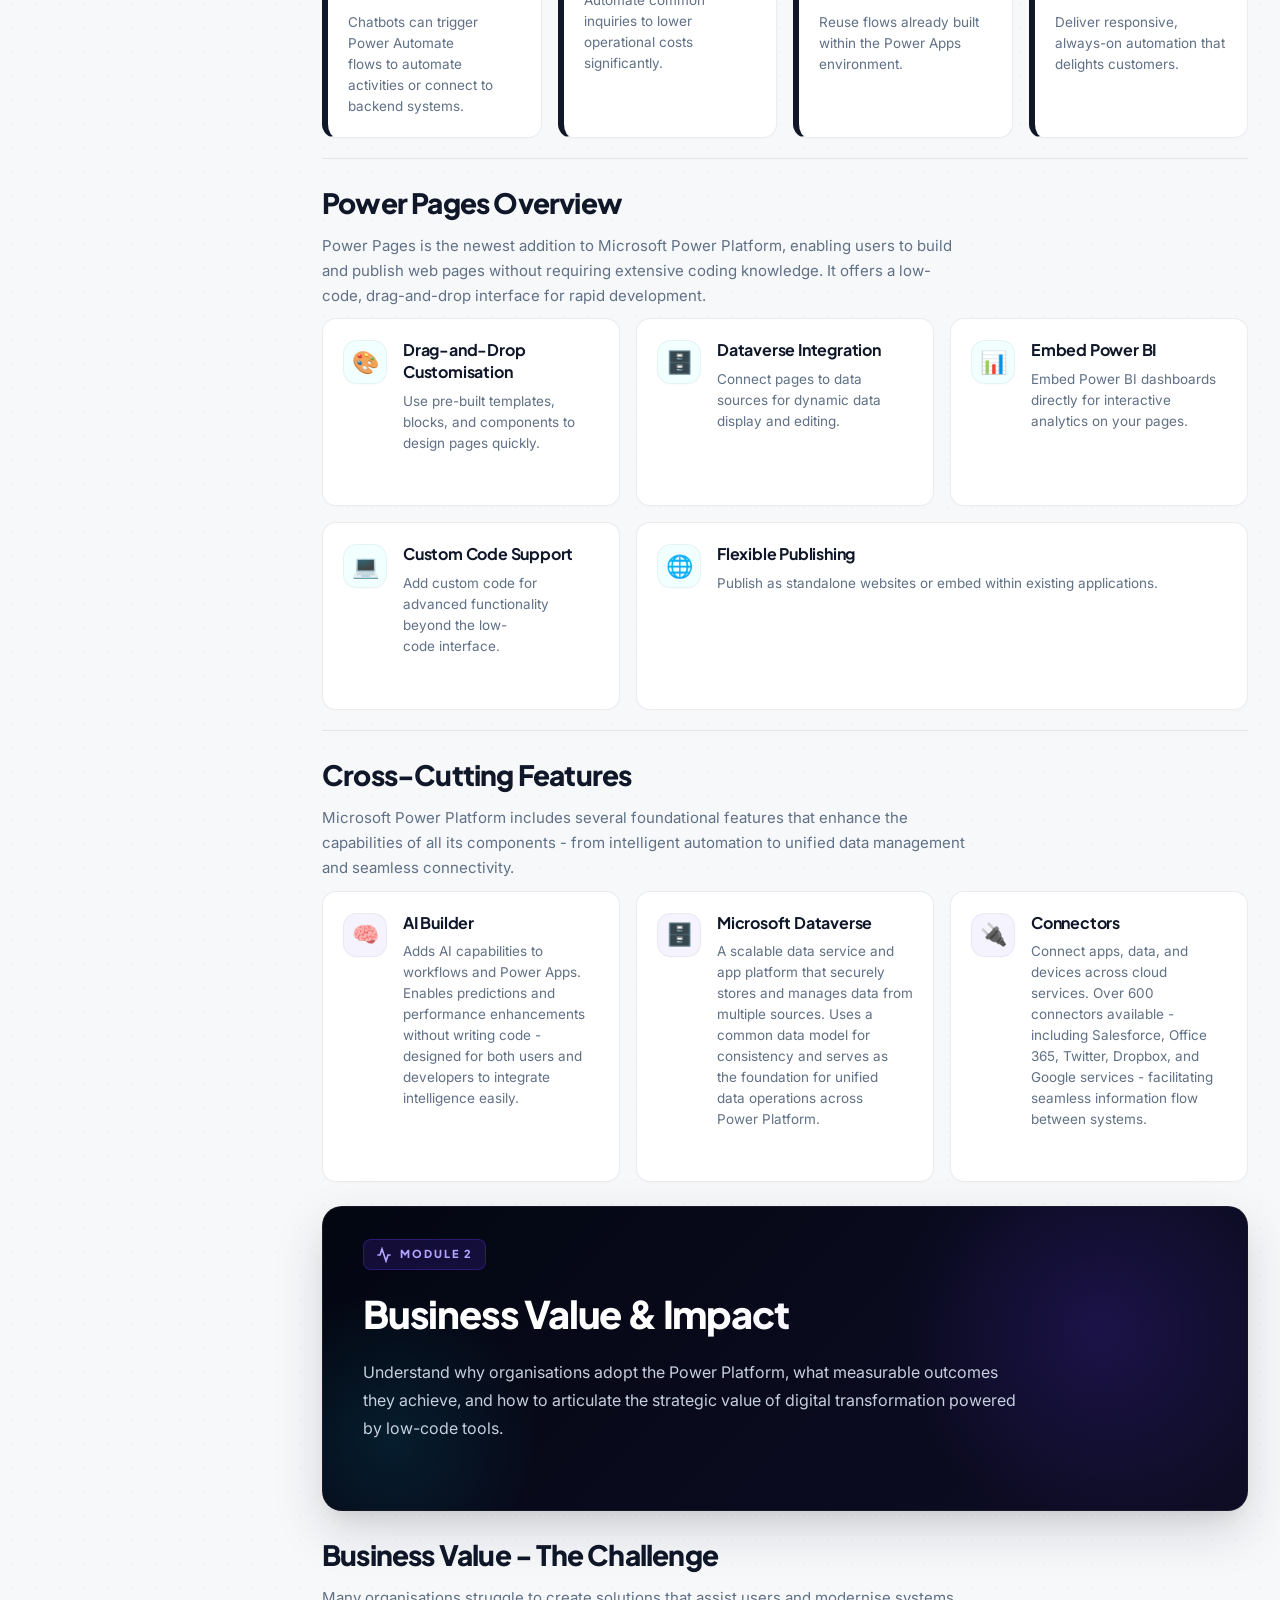
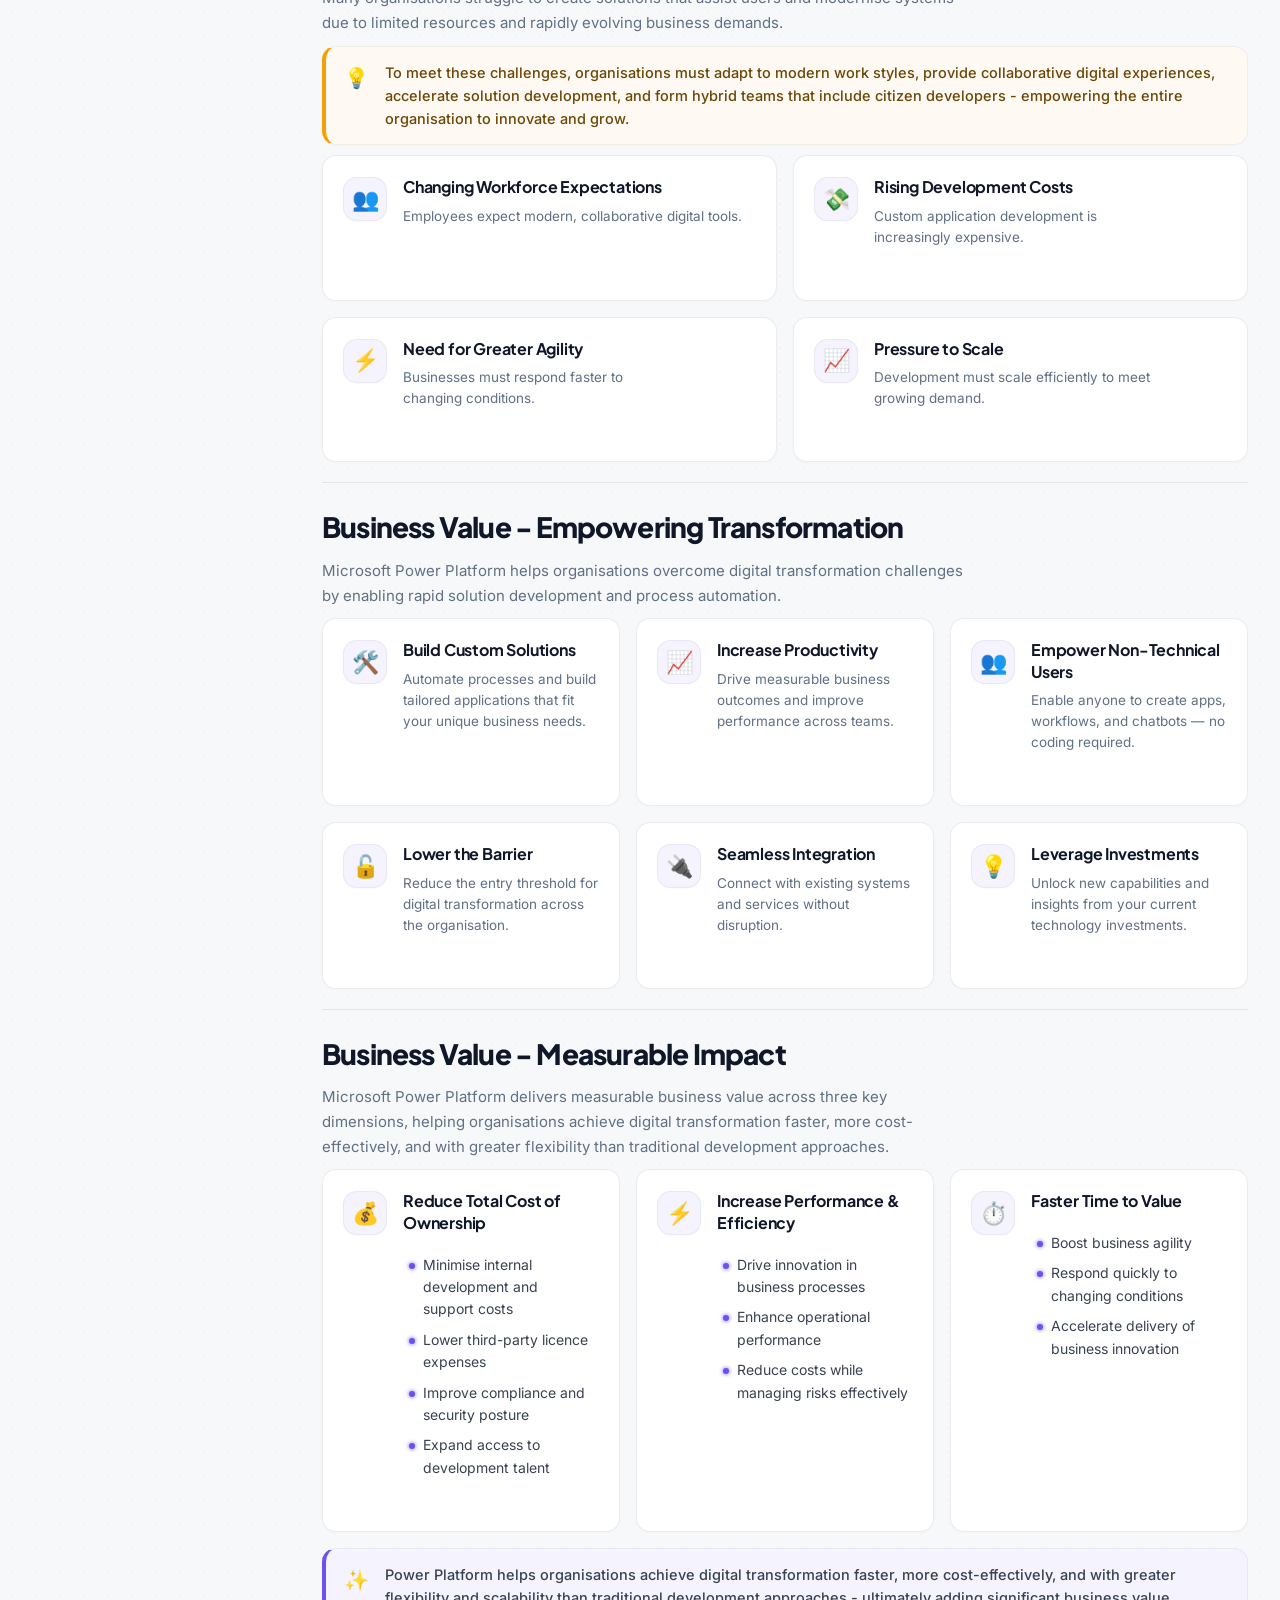
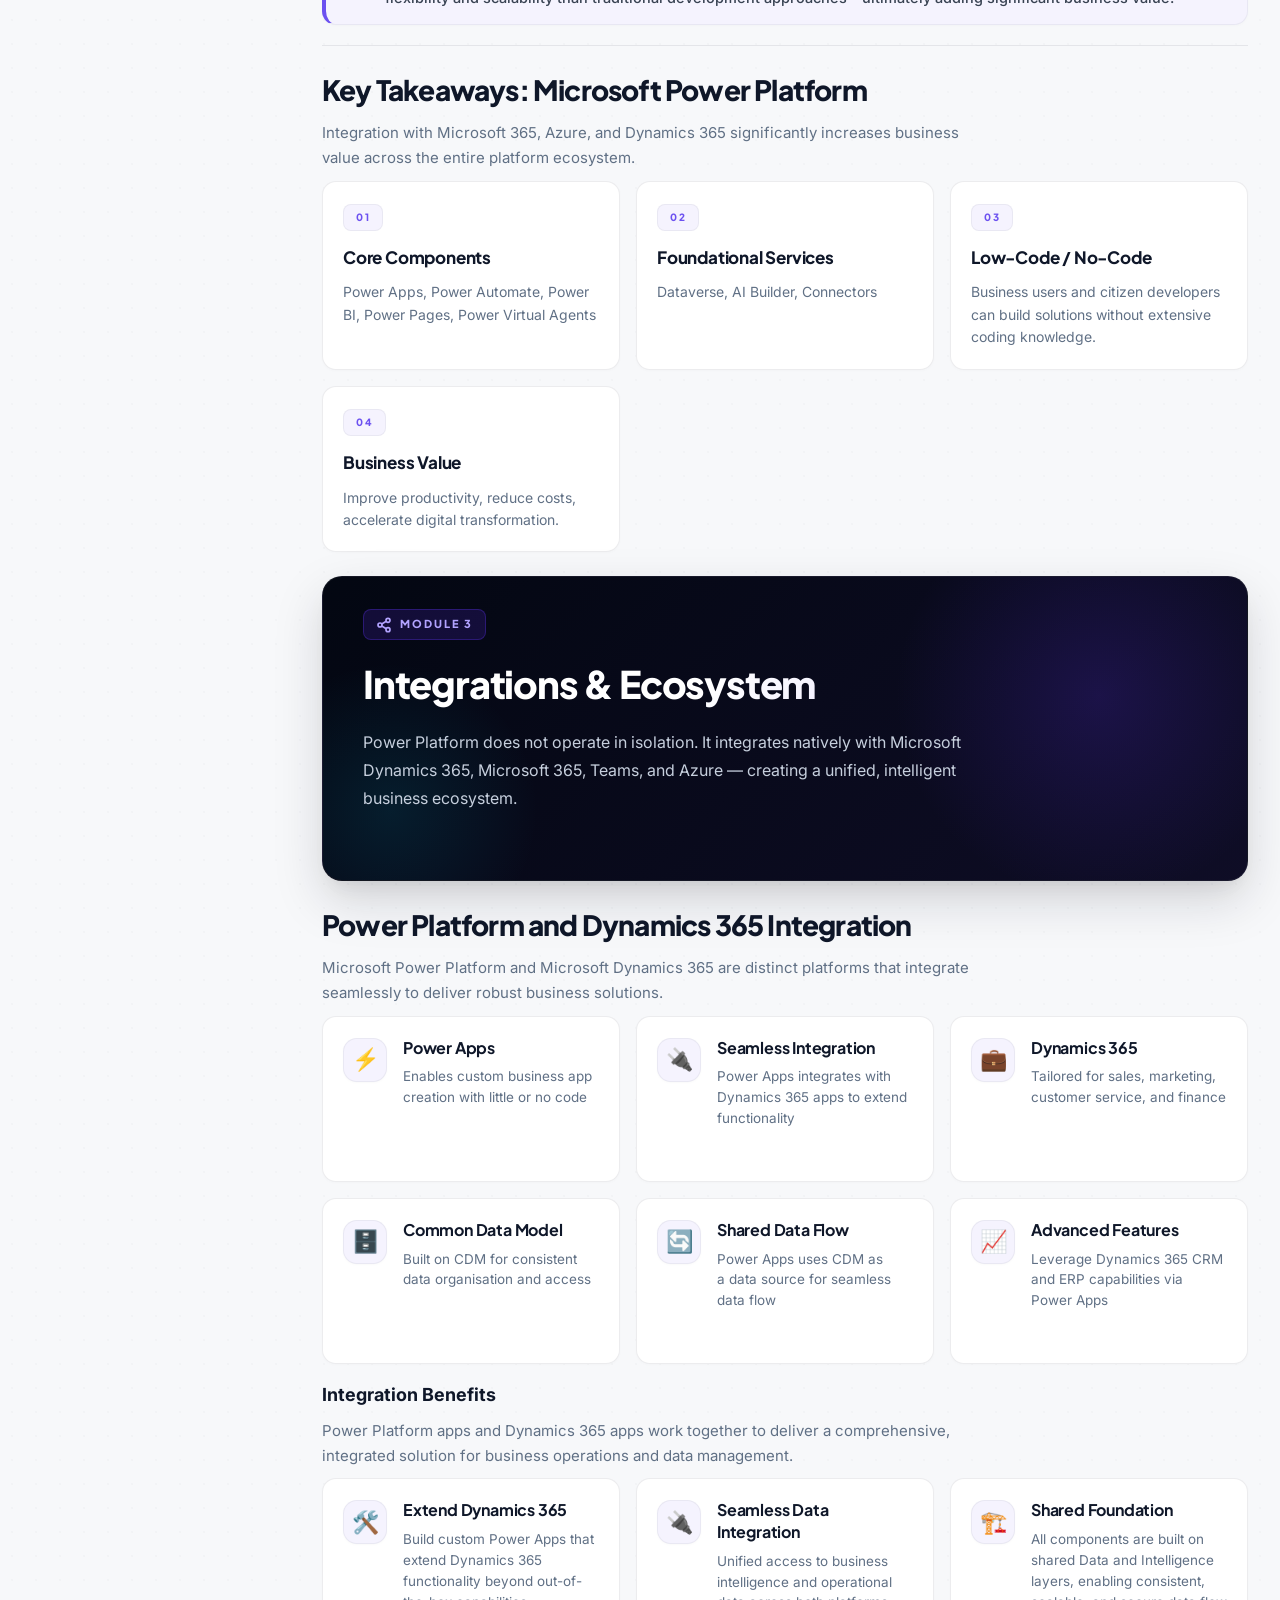
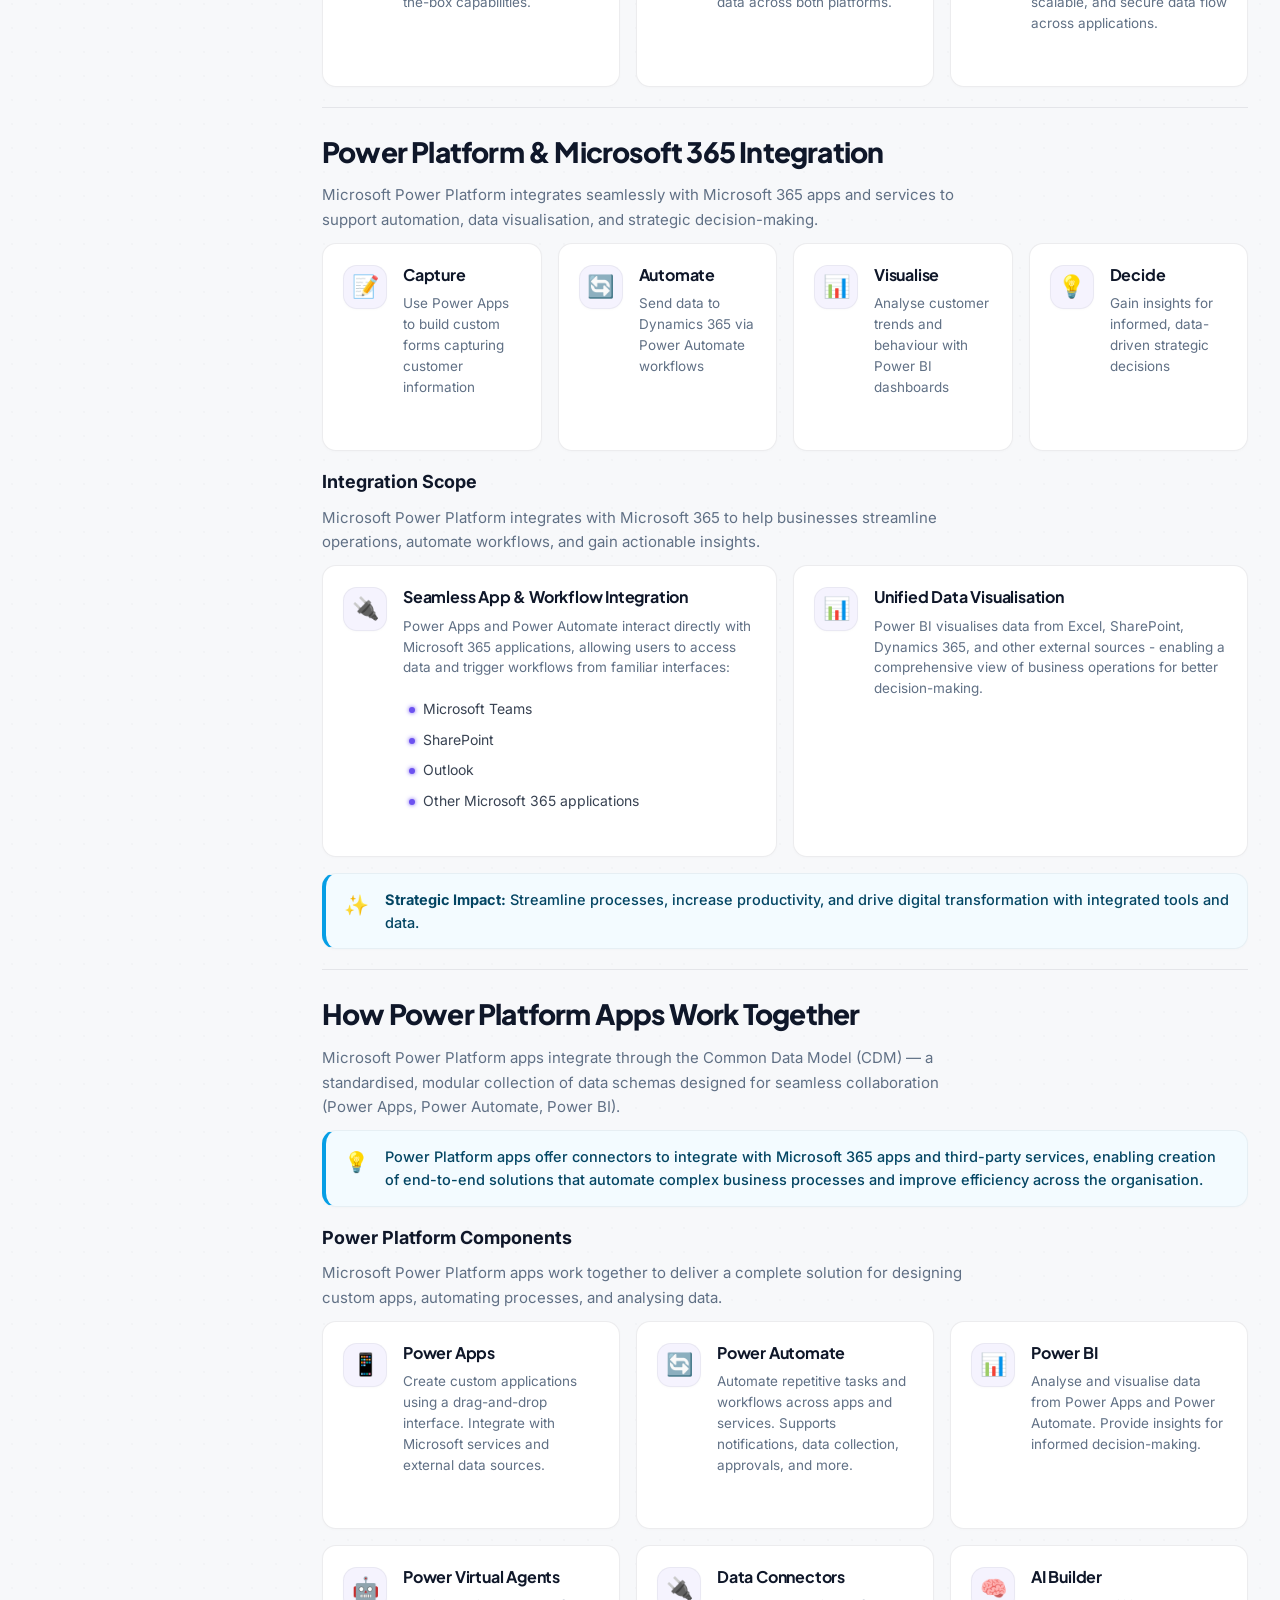
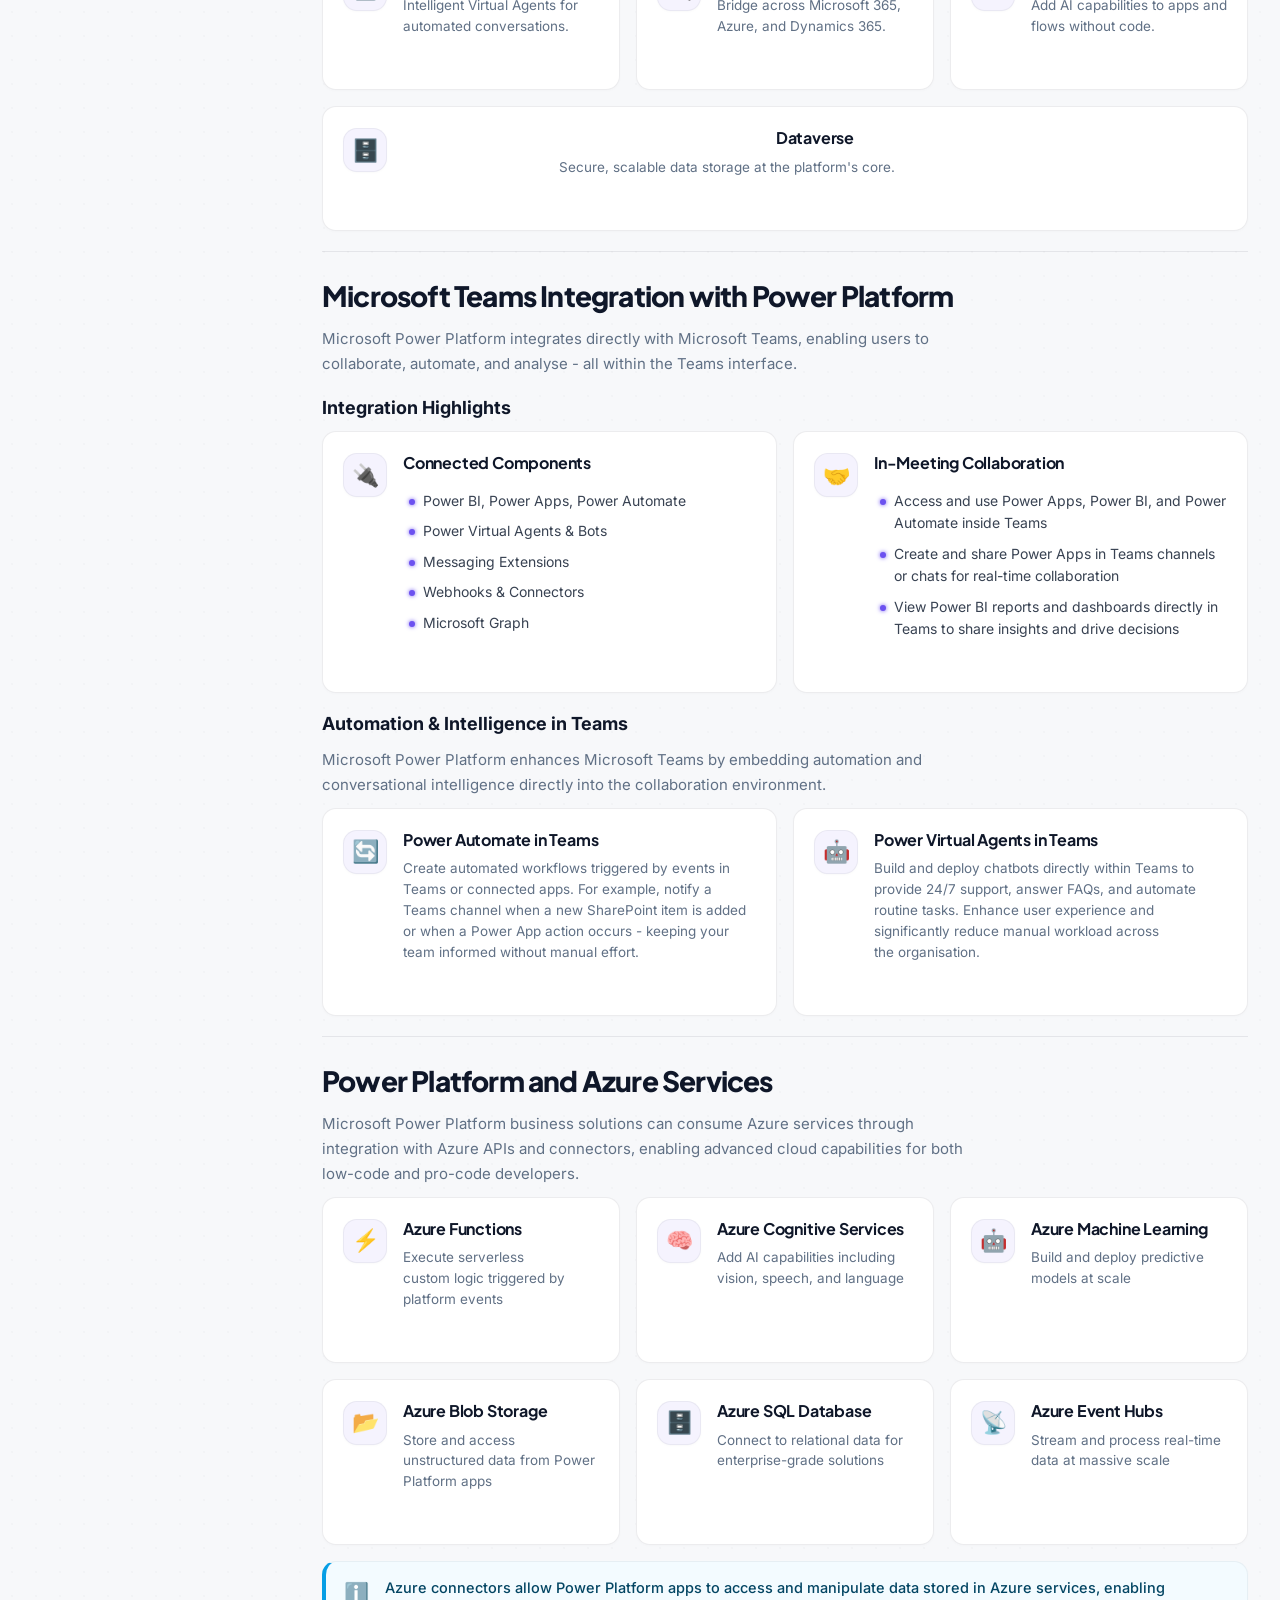
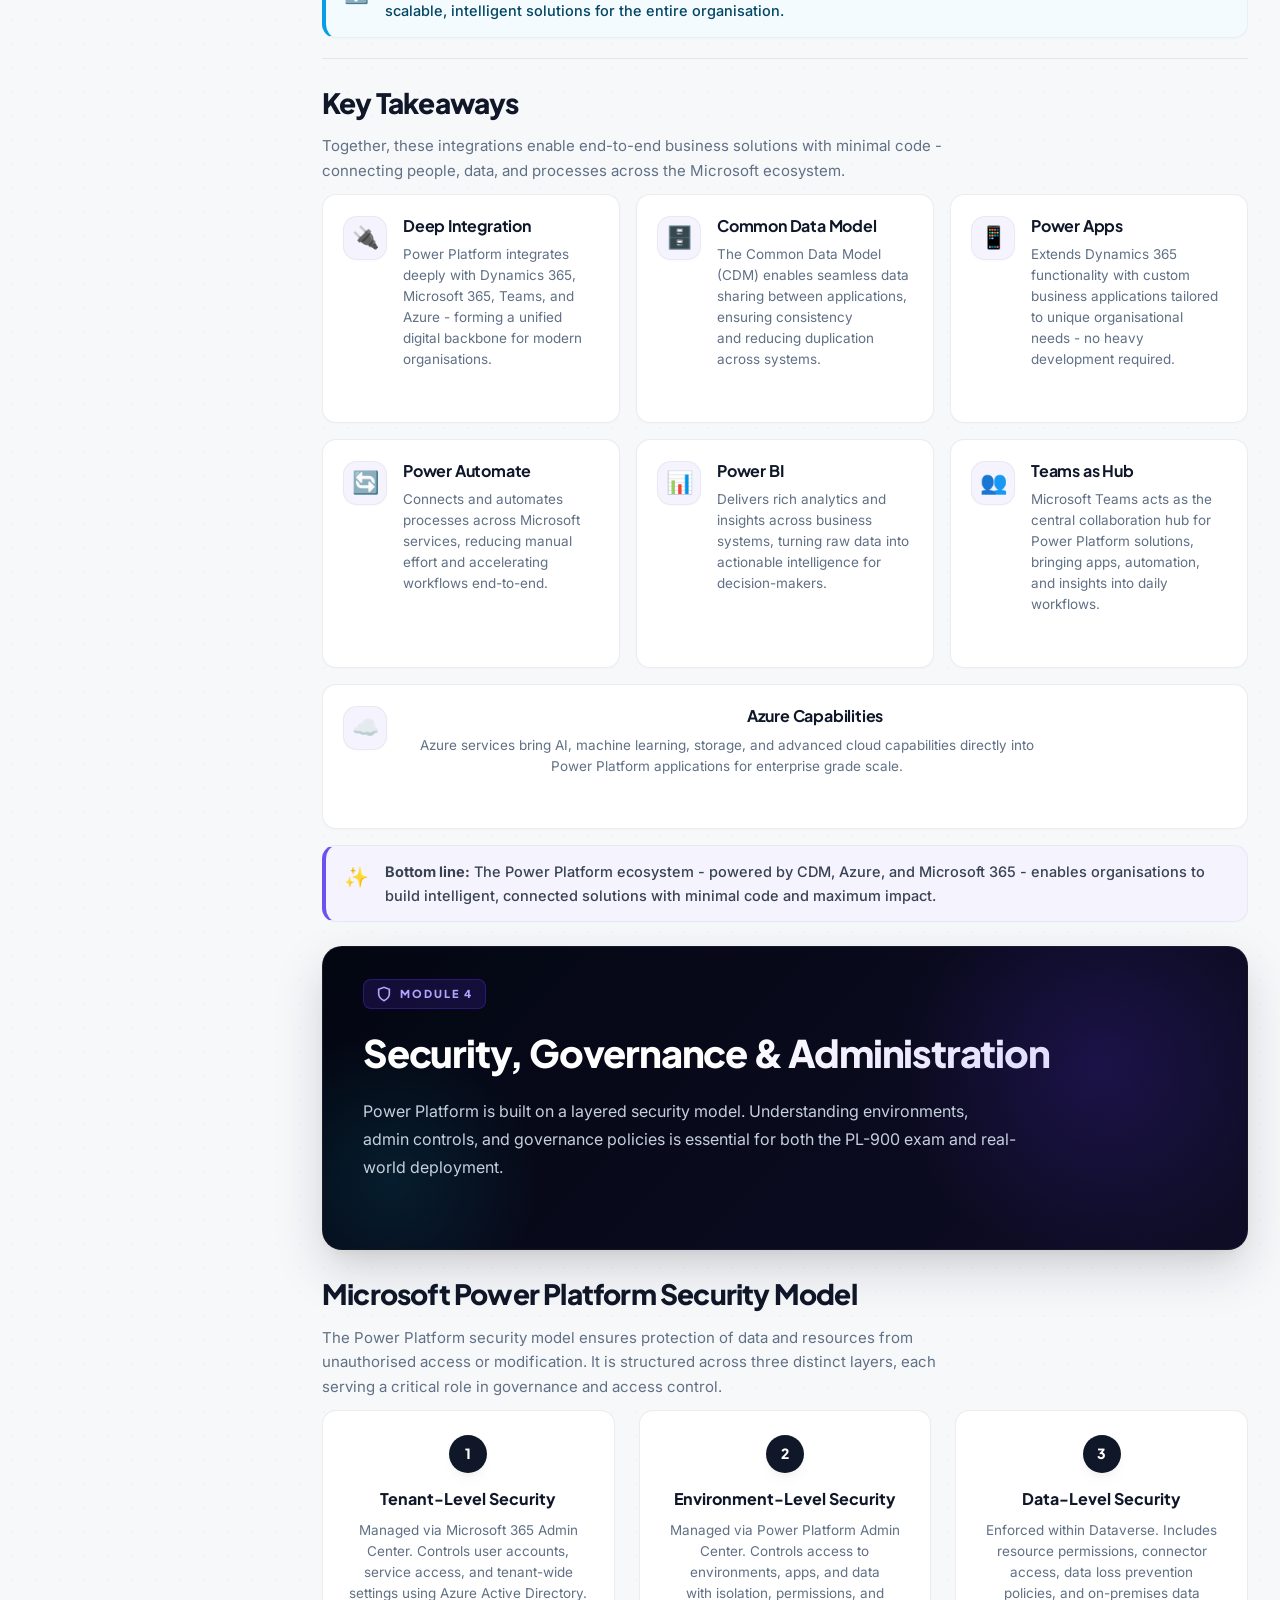
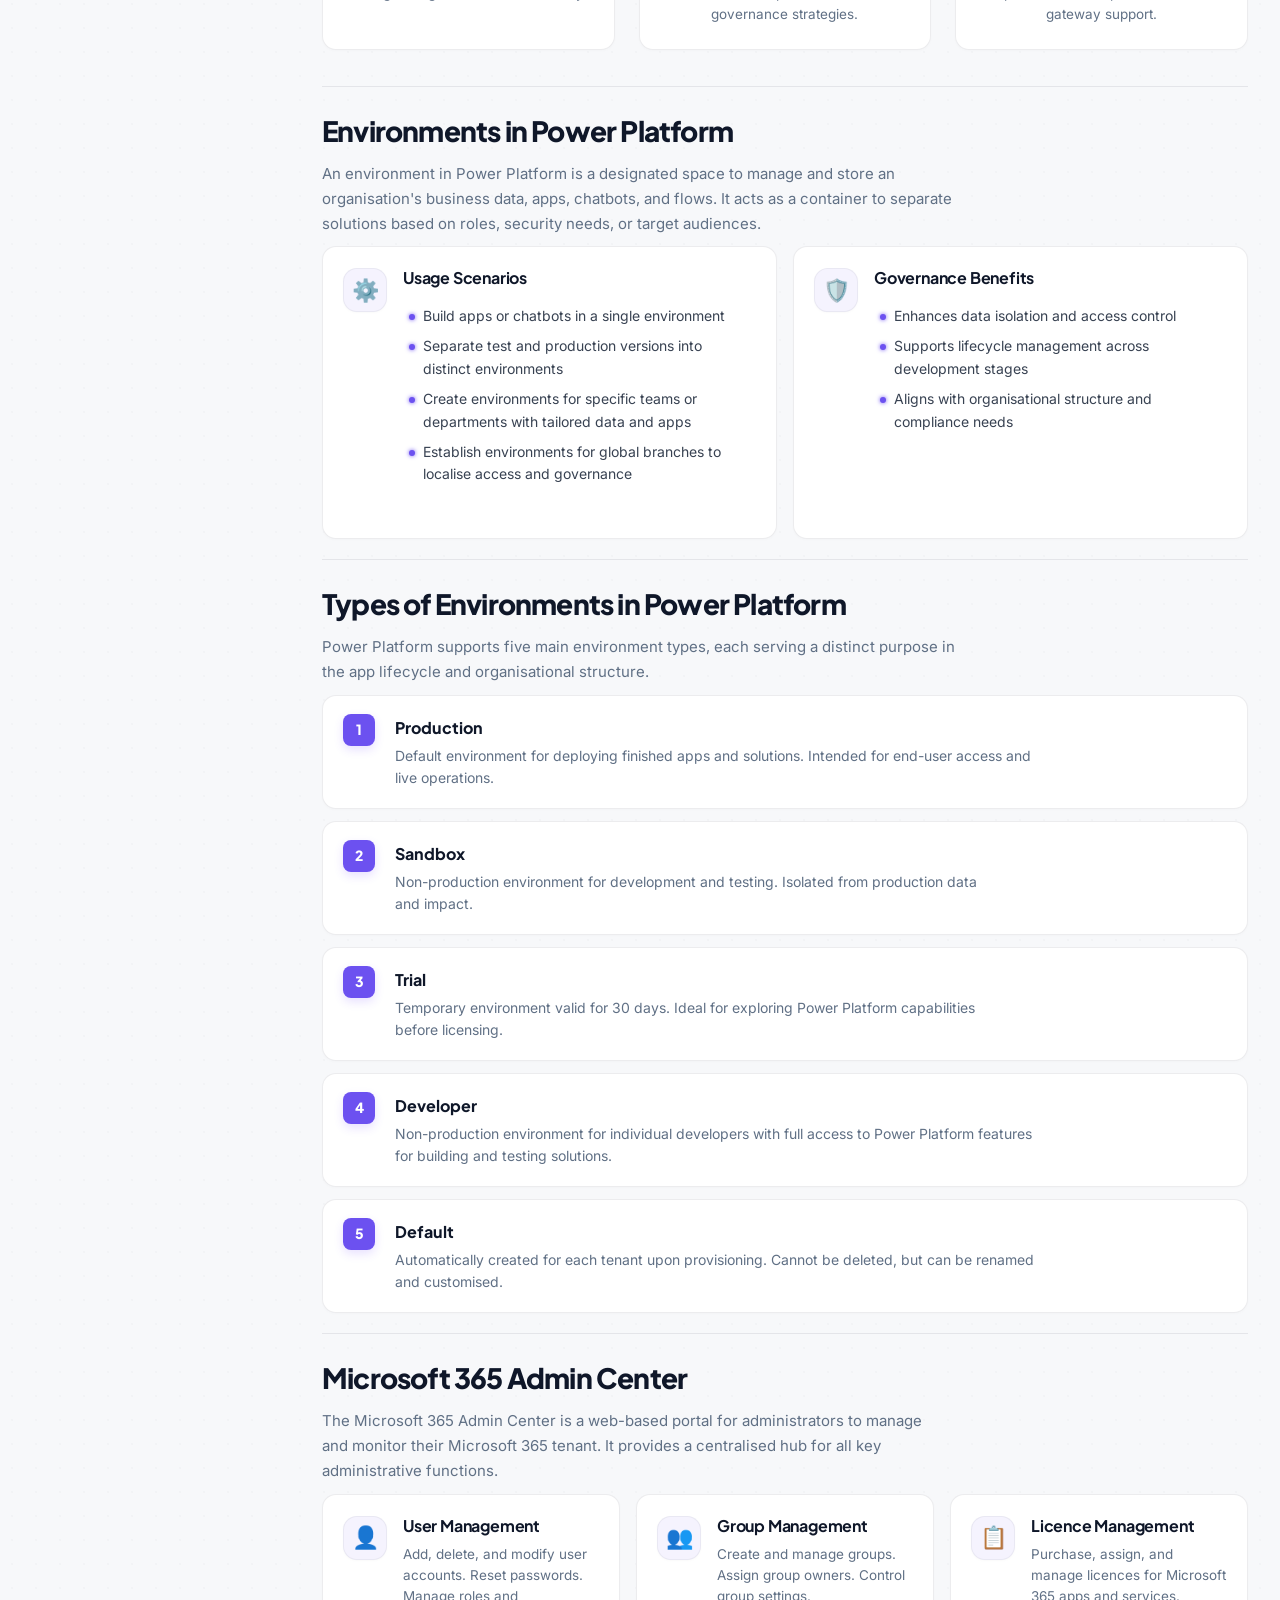
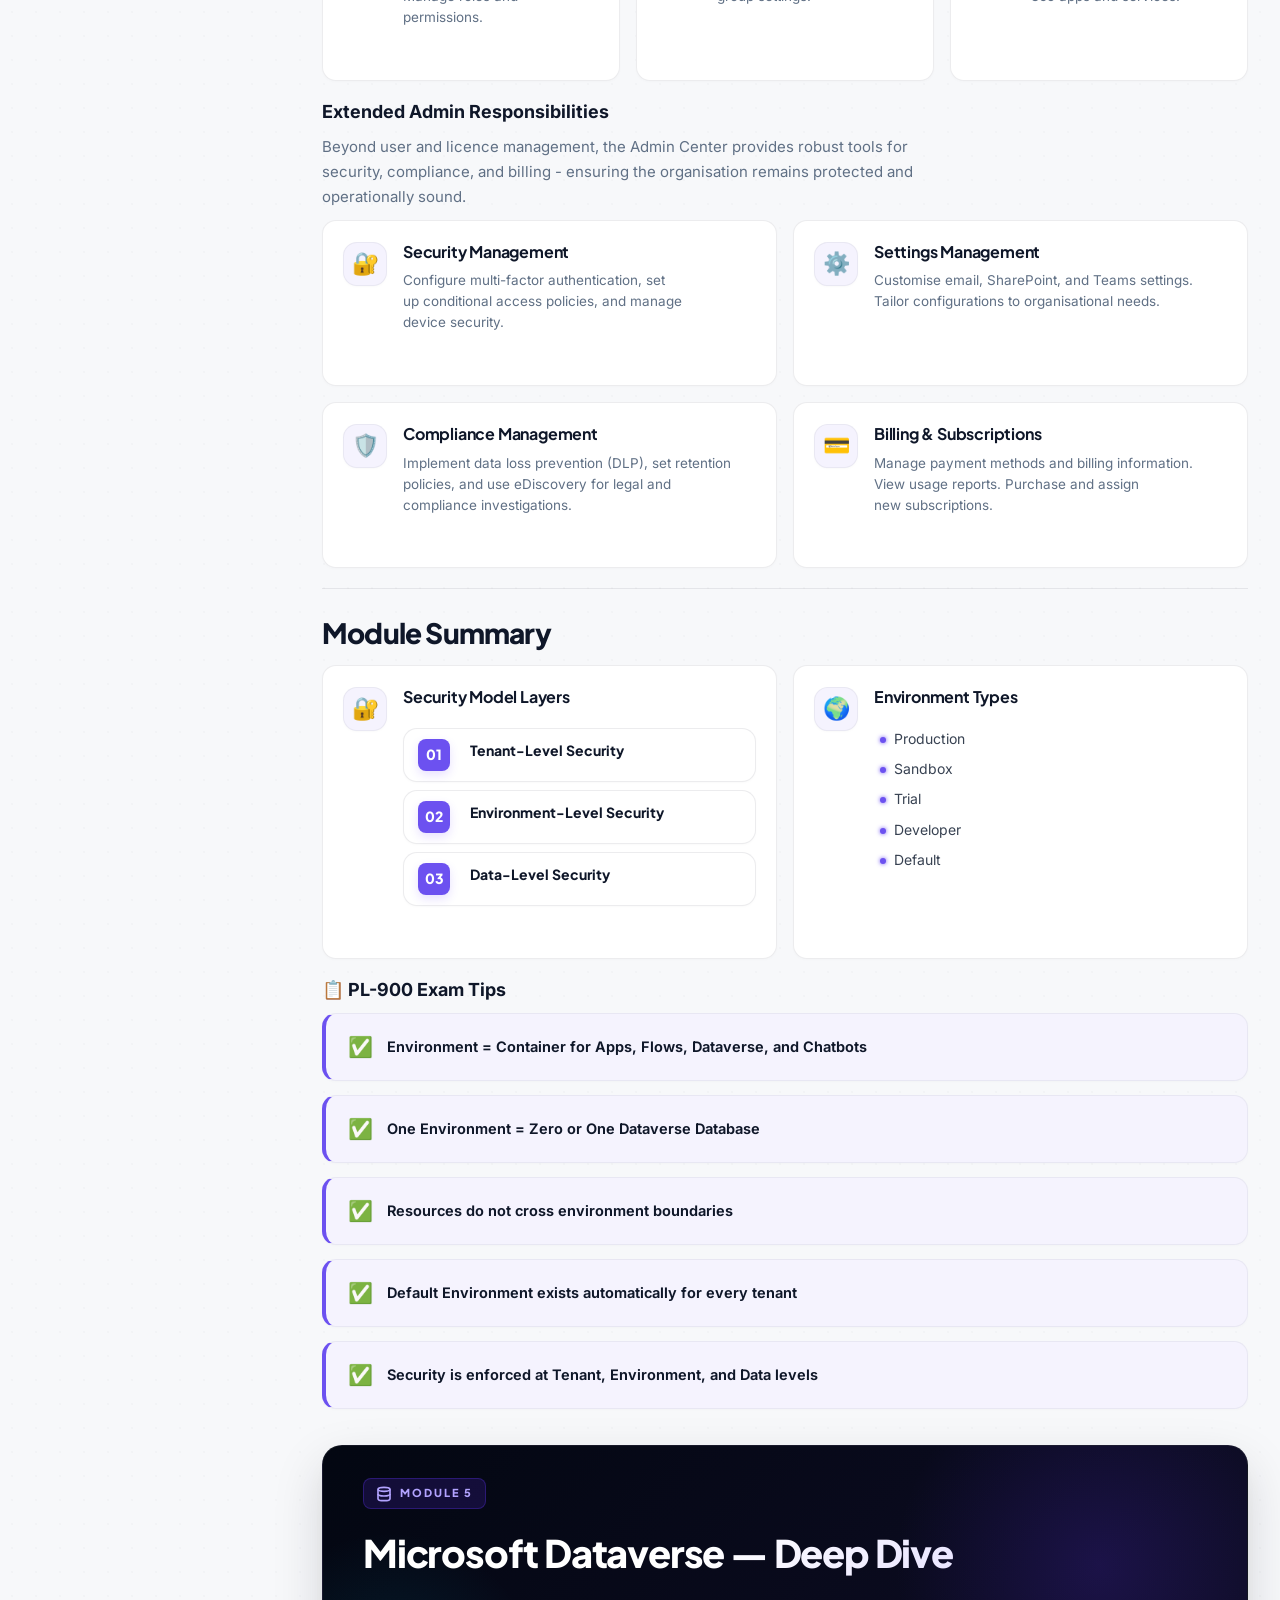
==== commit 3bf82c24: "style: tighten section header, subtitle, and callout margins globally" ====
--- a/PL 900 Materials/index.html
+++ b/PL 900 Materials/index.html
@@ -8,7 +8,7 @@
   <link rel="preconnect" href="https://fonts.googleapis.com">
   <link rel="preconnect" href="https://fonts.gstatic.com" crossorigin>
   <link href="https://fonts.googleapis.com/css2?family=Inter:wght@300;400;500;600;700;800&family=Plus+Jakarta+Sans:wght@400;500;600;700;800&display=swap" rel="stylesheet">
-  <link rel="stylesheet" href="styles.css?v=1.4">
+  <link rel="stylesheet" href="styles.css?v=1.5">
 </head>
 <body>
 
--- a/PL 900 Materials/styles.css
+++ b/PL 900 Materials/styles.css
@@ -442,7 +442,7 @@
   border-radius: var(--radius-lg);
   padding: 32px 40px;
   color: white;
-  margin-bottom: 28px;
+  margin-bottom: 20px;
   position: relative;
   overflow: hidden;
   box-shadow: var(--shadow-lg), 0 20px 50px rgba(15, 23, 42, 0.15);
@@ -615,7 +615,7 @@
 .section-divider {
   border: none;
   border-top: 1px solid var(--neutral-border);
-  margin: 28px 0;
+  margin: 20px 0;
 }
 
 /* ==========================================================================
@@ -625,7 +625,7 @@
   display: grid;
   grid-template-columns: repeat(auto-fit, minmax(260px, 1fr));
   gap: 16px;
-  margin-bottom: 24px;
+  margin-bottom: 16px;
 }
 
 .feature-grid.cols-2 { grid-template-columns: repeat(2, 1fr); }
@@ -740,7 +740,7 @@
   display: grid;
   grid-template-columns: repeat(3, 1fr);
   gap: 16px;
-  margin-bottom: 24px;
+  margin-bottom: 16px;
 }
 
 .platform-grid.two-col { grid-template-columns: repeat(2, 1fr); }
@@ -1599,22 +1599,34 @@
 }
 
 [data-module-group]:not([data-module-group="1"]) .module-hero {
-  margin-top: 32px;
+  margin-top: 24px;
 }
 
 /* ==========================================================================
    Global Spacing & Alignment Overrides
    ========================================================================== */
 .module-section > h3 {
-  margin: 20px 0 10px !important;
+  margin: 16px 0 8px !important;
 }
 
 .module-section > .section-subtitle {
+  margin-bottom: 10px !important;
+}
+
+.module-section .callout {
+  margin-top: 10px !important;
+  margin-bottom: 10px !important;
+  padding: 14px 18px !important;
+}
+
+.numbered-list {
   margin-bottom: 16px !important;
 }
 
-.module-section .callout {
-  margin-top: 14px !important;
-  margin-bottom: 14px !important;
-  padding: 16px 20px !important;
-}
+.takeaway-grid {
+  margin-bottom: 16px !important;
+}
+
+.relationship-diagram {
+  margin-bottom: 16px !important;
+}
